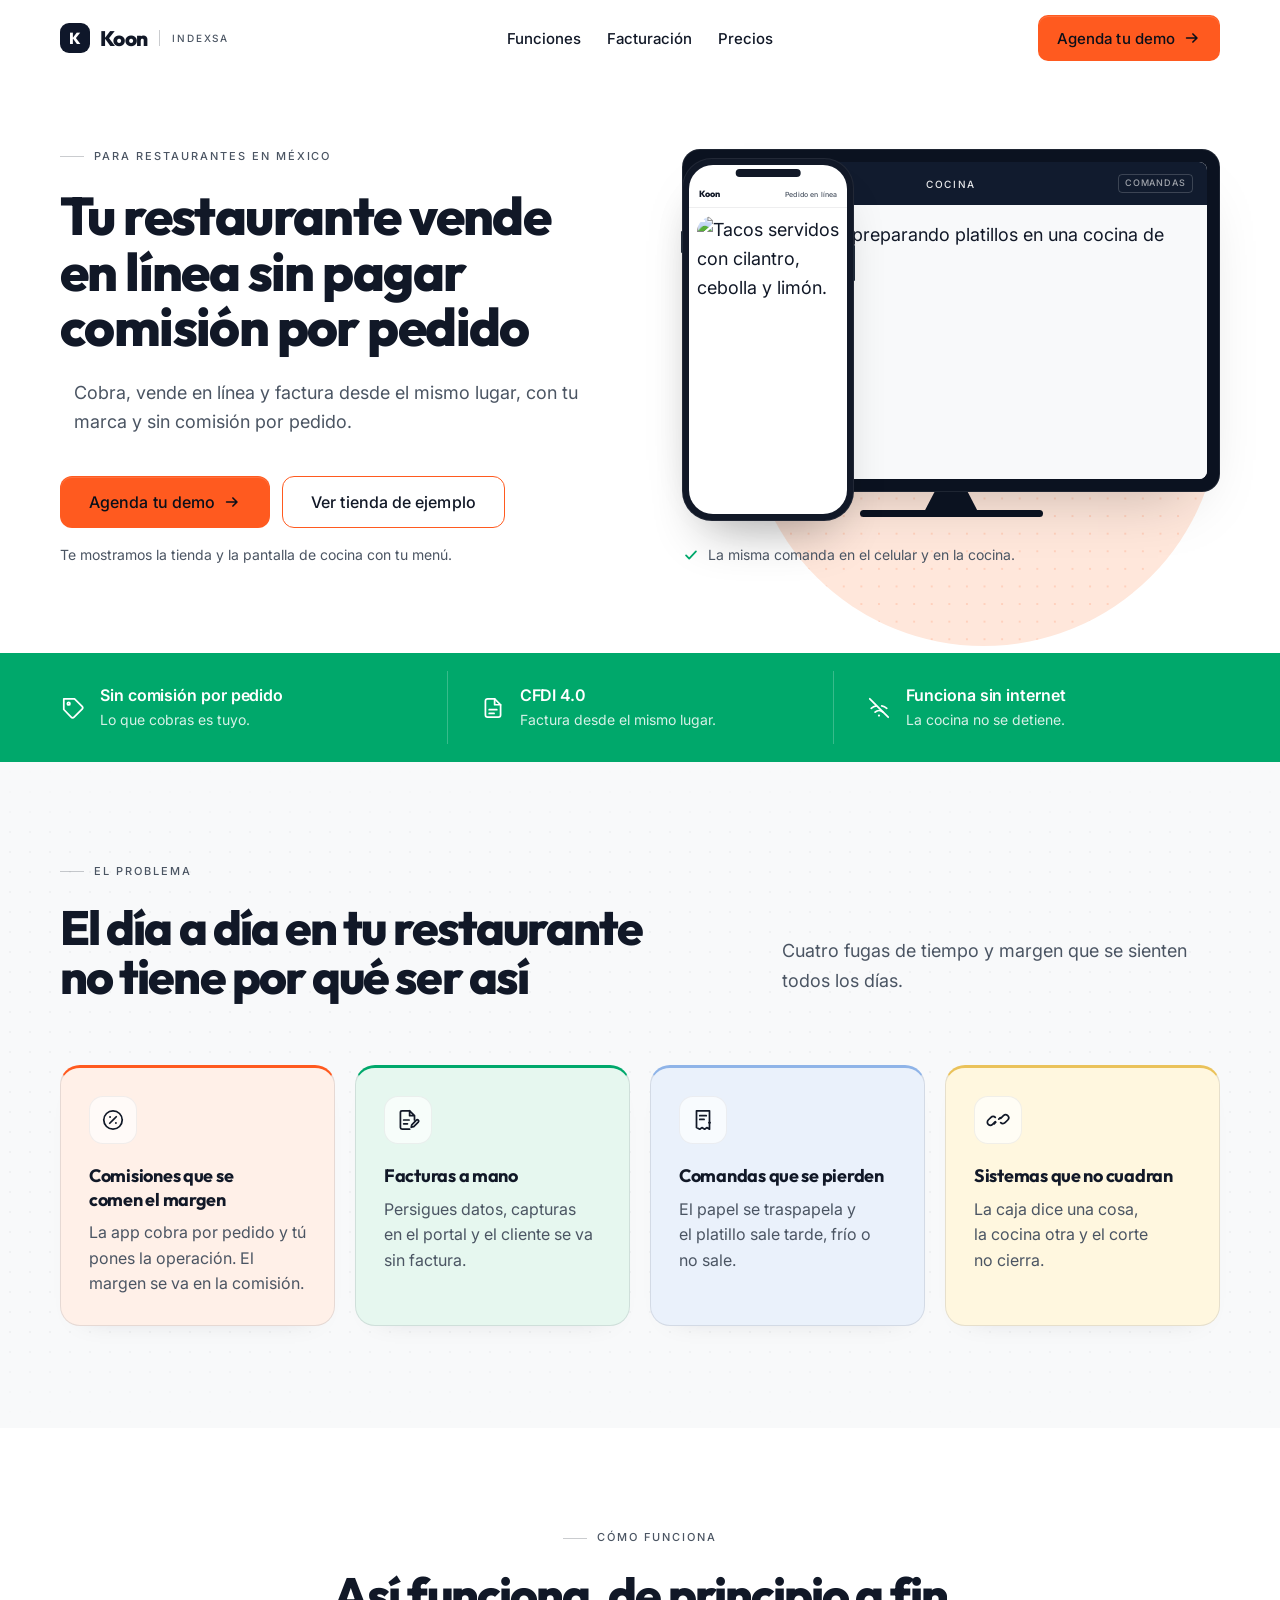
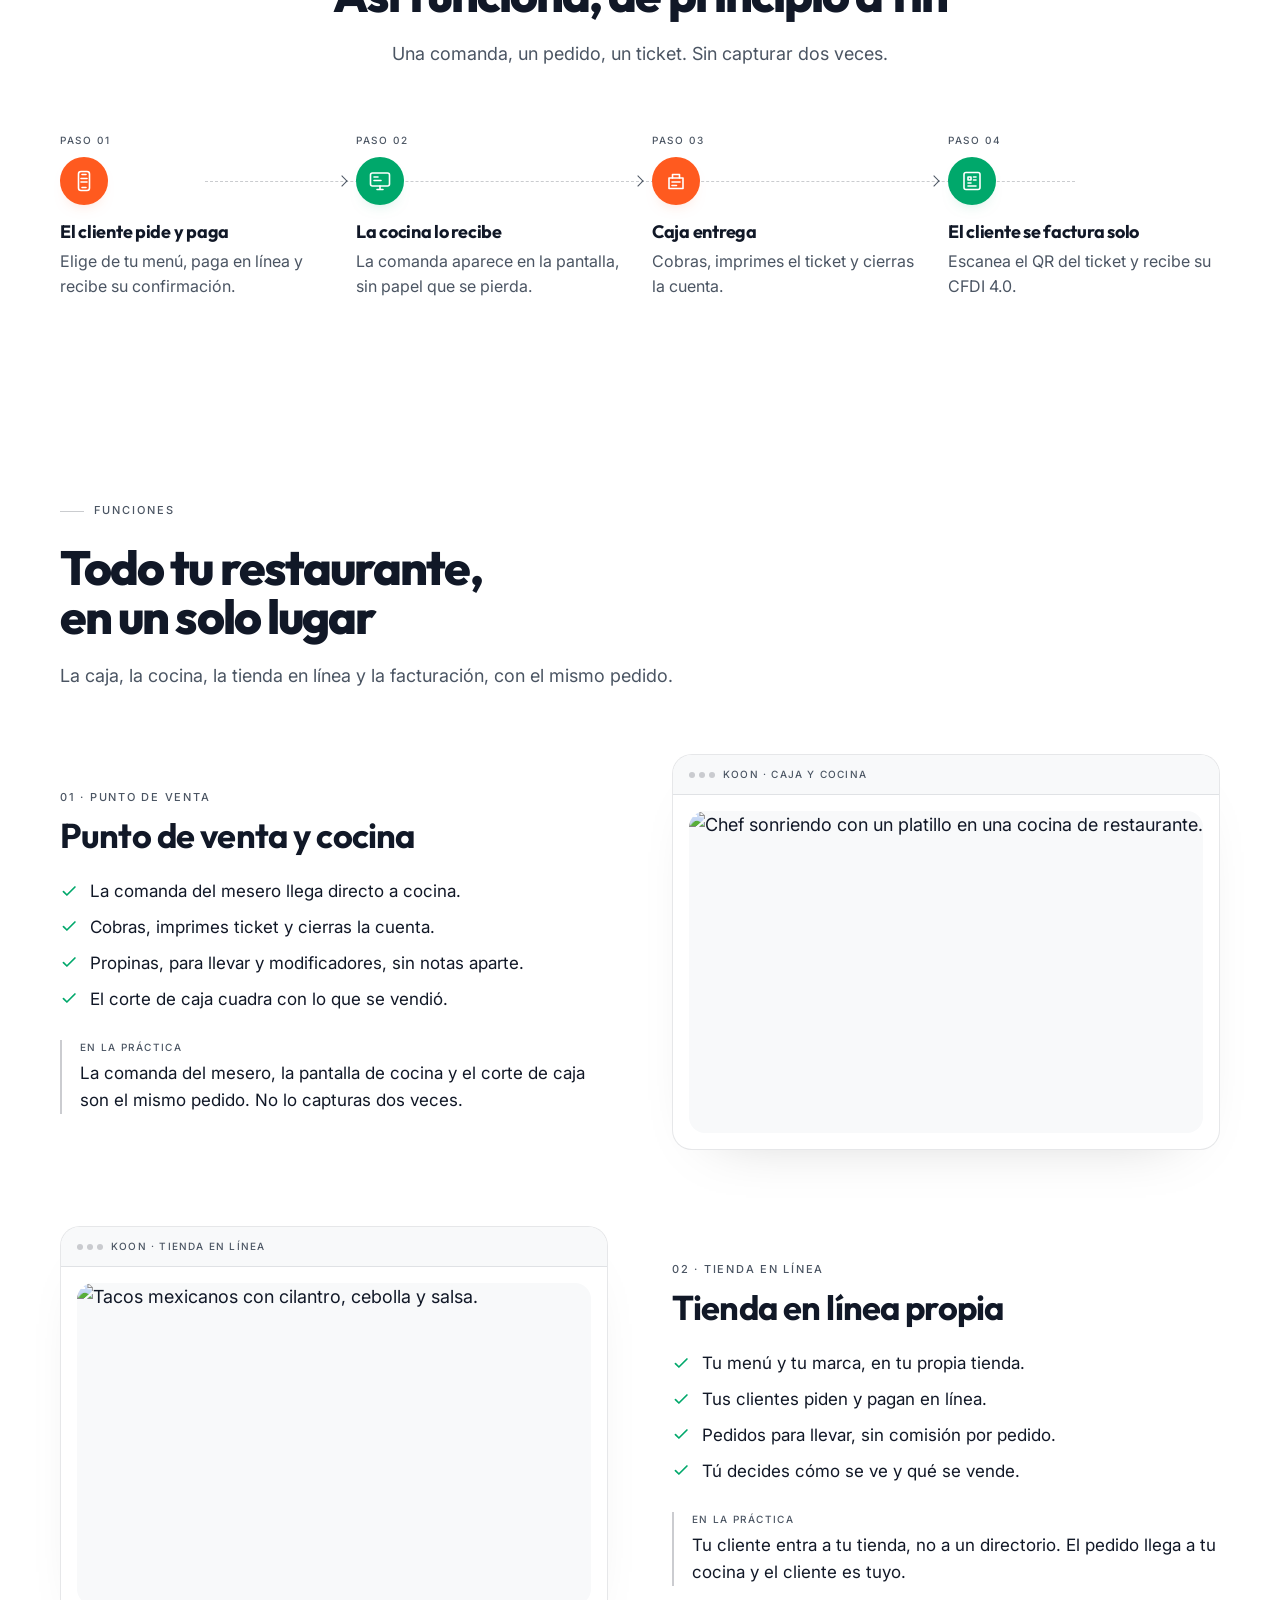
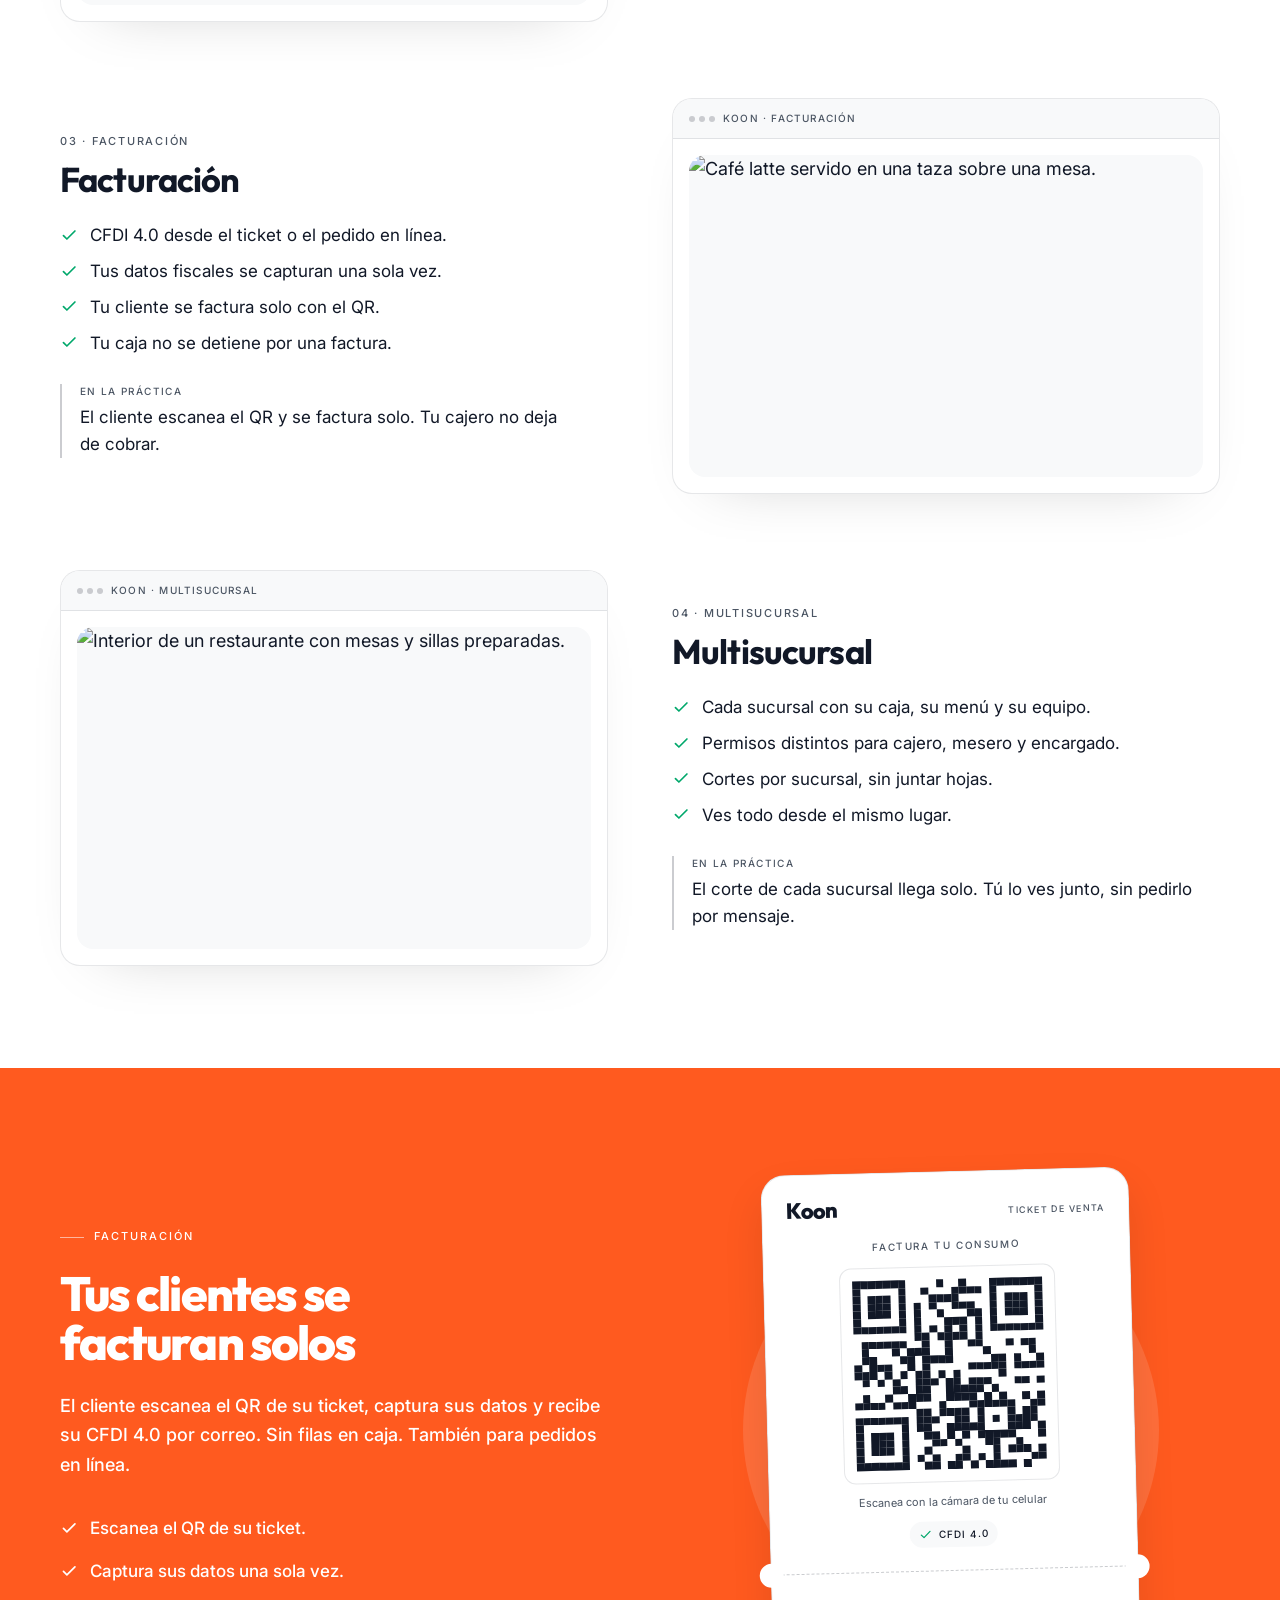
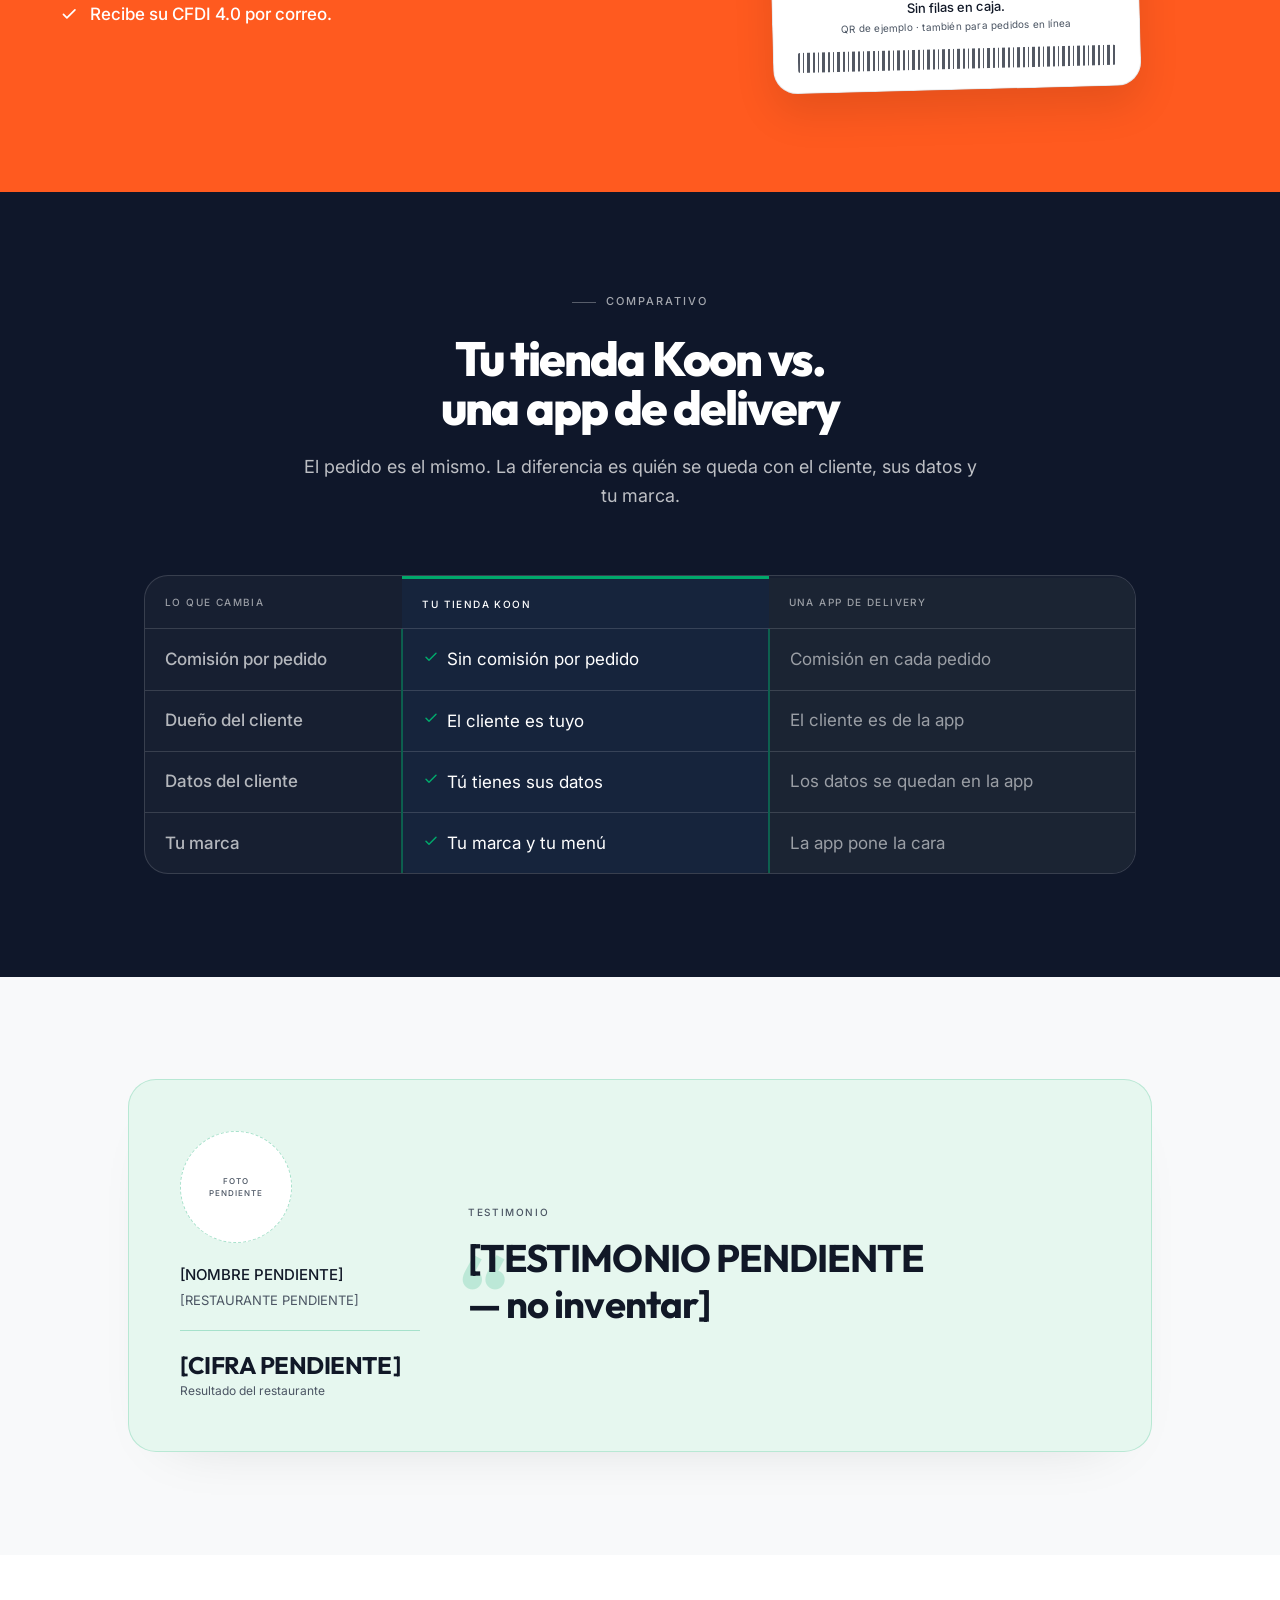
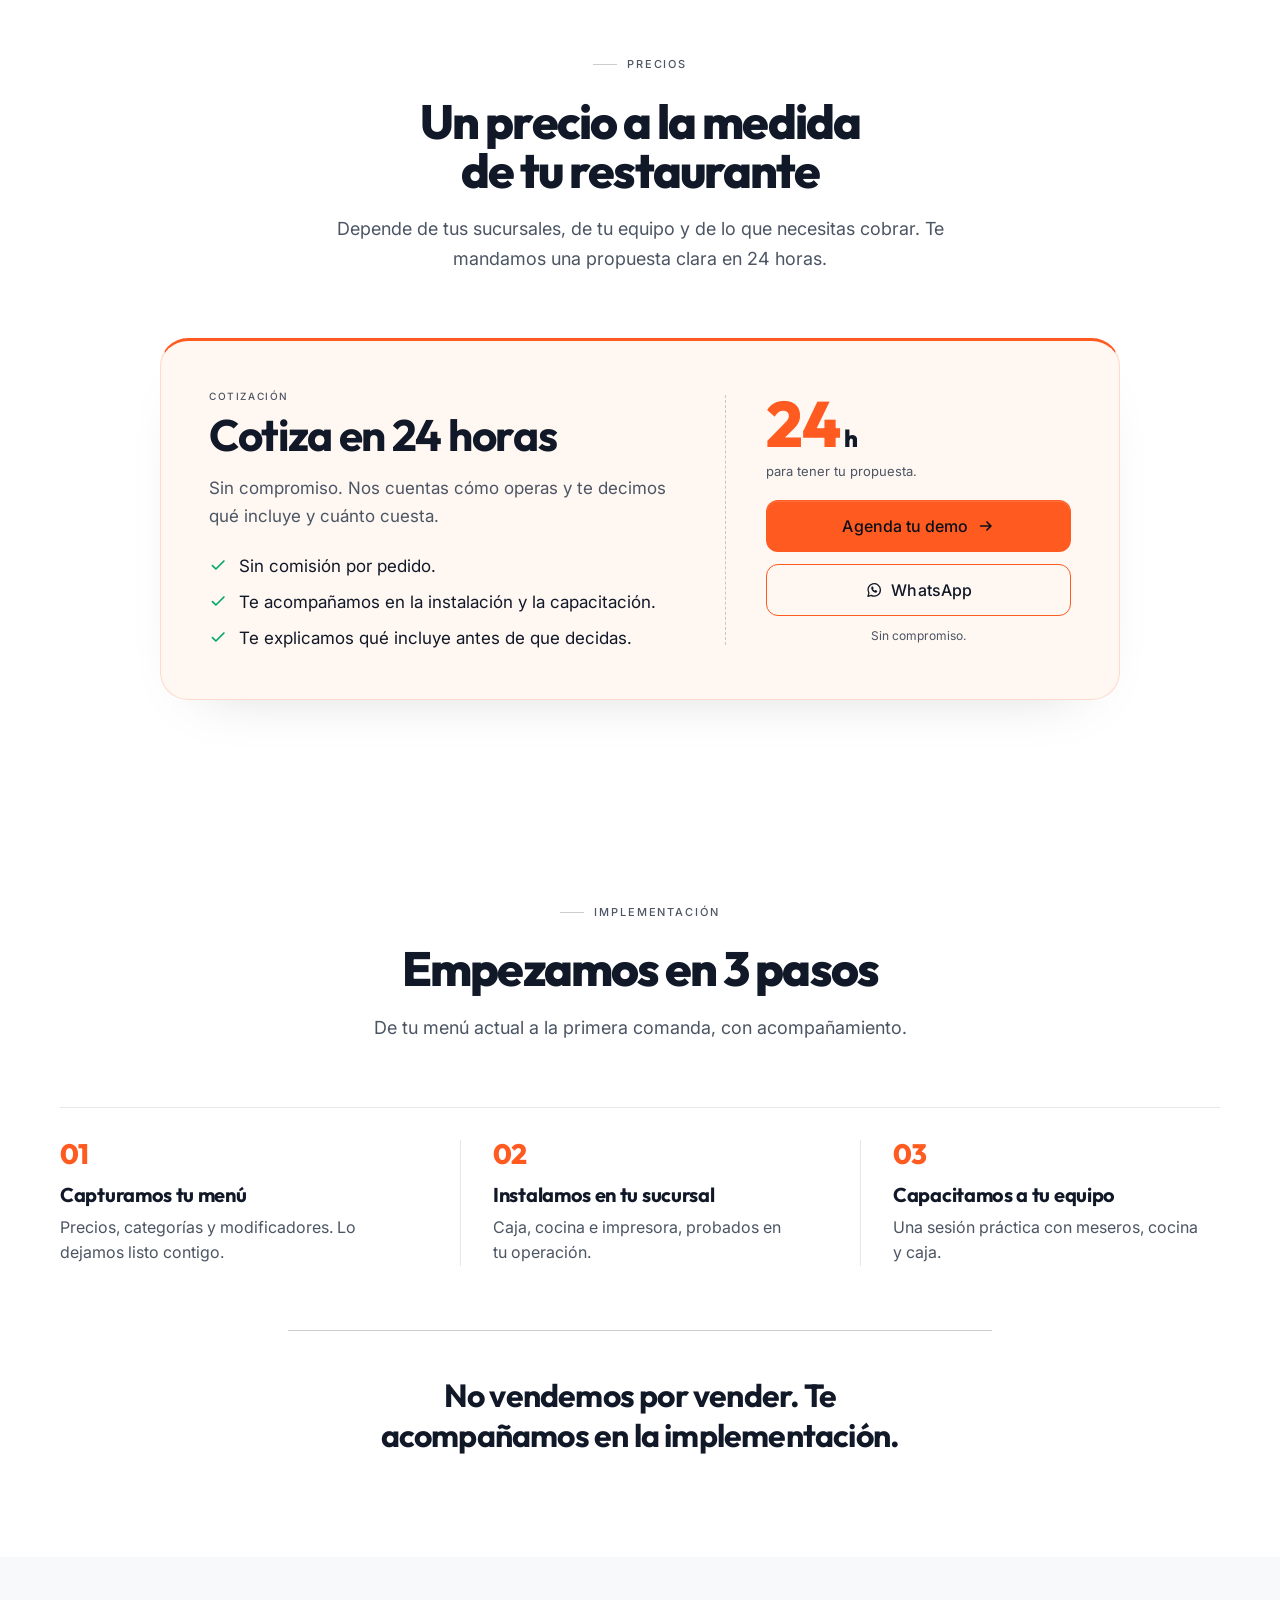
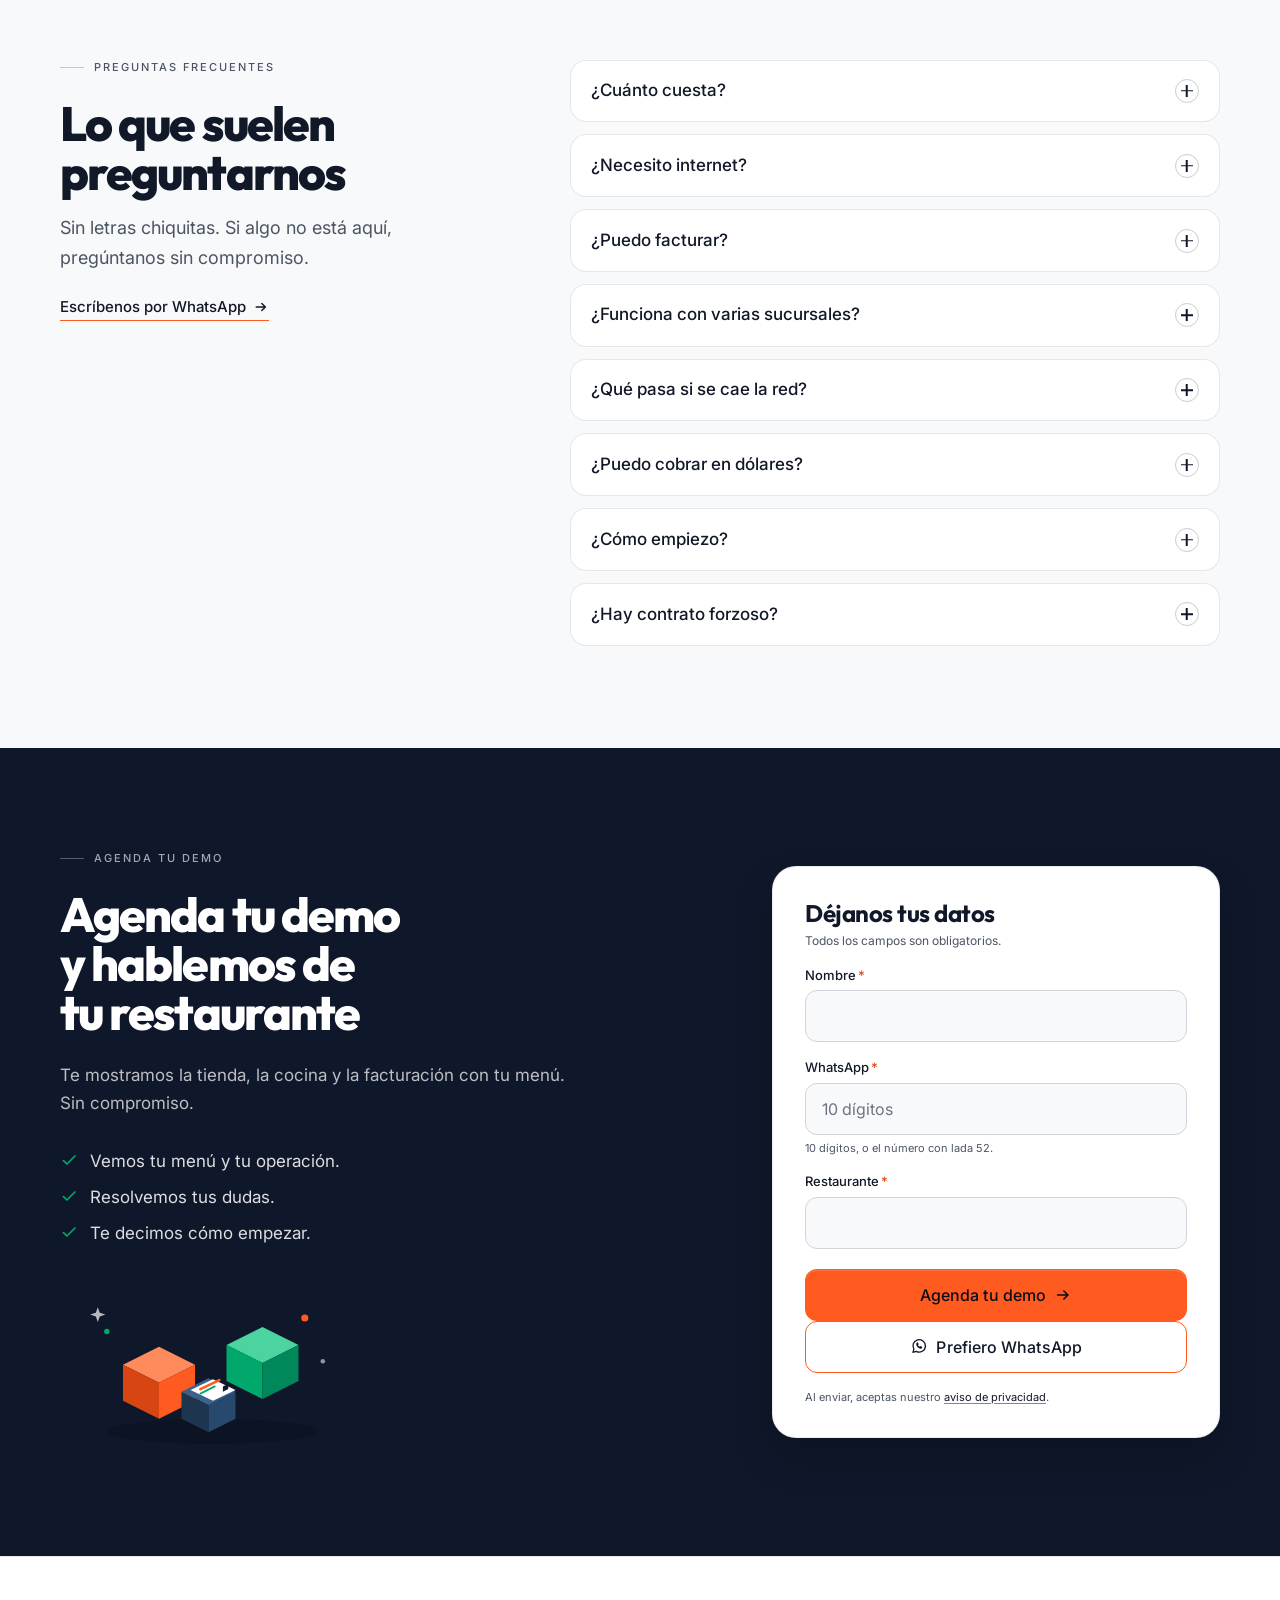
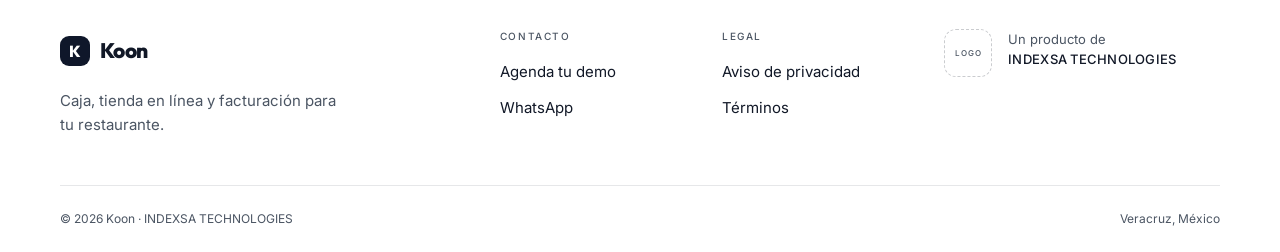
==== index.html @ 495dec38 "Fase 4: impacto visual, bloques de color y microinteracciones" ====
<!DOCTYPE html>
<html lang="es-MX">
<head>
  <meta charset="utf-8">
  <meta name="viewport" content="width=device-width, initial-scale=1">
  <title>Koon · Caja, tienda en línea y facturación para restaurantes</title>
  <meta name="description" content="Koon es la caja y la tienda en línea de tu restaurante: cobra, vende en línea y factura CFDI 4.0 sin comisión por pedido. Agenda una demo.">
  <meta name="theme-color" content="#FFFFFF">
  <link rel="icon" href="data:image/svg+xml,%3Csvg xmlns='http://www.w3.org/2000/svg' viewBox='0 0 64 64'%3E%3Crect width='64' height='64' rx='14' fill='%230F172A'/%3E%3Ctext x='32' y='46' font-family='Arial,Helvetica,sans-serif' font-size='38' font-weight='700' fill='%23FFFFFF' text-anchor='middle'%3EK%3C/text%3E%3C/svg%3E">

  <!-- Habilita los estados iniciales de scroll reveal solo si hay JS -->
  <script>document.documentElement.classList.add('js');</script>

  <!-- Tipografía -->
  <link rel="preconnect" href="https://fonts.googleapis.com">
  <link rel="preconnect" href="https://fonts.gstatic.com" crossorigin>
  <link href="https://fonts.googleapis.com/css2?family=Inter:wght@400;500&family=Outfit:wght@700;800&display=swap" rel="stylesheet">

  <link rel="stylesheet" href="styles.css">
</head>
<body>
  <a class="skip-link" href="#contenido">Saltar al contenido</a>

  <!-- Sprite de iconos reutilizables -->
  <svg class="sprite" xmlns="http://www.w3.org/2000/svg" aria-hidden="true" focusable="false">
    <symbol id="icon-check" viewBox="0 0 24 24">
      <path d="M4.5 12.5 9 17l10.5-10.5" fill="none" stroke="currentColor" stroke-width="2.2" stroke-linecap="round" stroke-linejoin="round"/>
    </symbol>
    <symbol id="icon-wa" viewBox="0 0 24 24">
      <path d="M20.1 11.6a8.1 8.1 0 0 1-12 7.1L3.8 20l1.3-4.2a8.1 8.1 0 1 1 15-4.2Z" fill="none" stroke="currentColor" stroke-width="1.7" stroke-linejoin="round"/>
      <path d="M8.7 7.6c.2-.4.5-.4.8-.4h.5c.2 0 .4.1.5.4l.7 1.6c.1.2 0 .4-.1.5l-.5.6c-.1.1-.2.3 0 .5.4.7 1 1.3 1.7 1.7.2.1.4.1.5 0l.6-.5c.2-.2.4-.2.5-.1l1.6.7c.2.1.4.3.4.5v.5c0 .4-.2.8-.4 1-.4.4-1 .7-1.7.6-1.3-.1-2.7-.8-3.8-1.9-1.1-1.1-1.8-2.5-1.9-3.8 0-.6.2-1.2.6-1.6Z" fill="currentColor"/>
    </symbol>
  </svg>

  <!-- ============================================================
       BARRA FIJA
       ============================================================ -->
  <header class="site-header" data-header>
    <div class="wrap site-header__inner">
      <a class="logo" href="#inicio" aria-label="Koon, ir al inicio">
        <span class="logo__mark" aria-hidden="true">K</span>
        <span class="logo__name">Koon</span>
        <span class="logo__sep" aria-hidden="true"></span>
        <span class="logo__maker">INDEXSA</span>
      </a>

      <nav class="nav" aria-label="Principal">
        <ul class="nav__list">
          <li><a class="nav__link" href="#funciones">Funciones</a></li>
          <li><a class="nav__link" href="#facturacion">Facturación</a></li>
          <li><a class="nav__link" href="#precios">Precios</a></li>
        </ul>
      </nav>

      <a class="btn btn--primary btn--header" href="#agenda-tu-demo">
        <span>Agenda tu demo</span>
        <svg class="btn__arrow" viewBox="0 0 20 20" fill="none" aria-hidden="true">
          <path d="M4 10h11M11 5.5 15.5 10 11 14.5" stroke="currentColor" stroke-width="1.8" stroke-linecap="round" stroke-linejoin="round"/>
        </svg>
      </a>
    </div>
  </header>

  <main id="contenido">

    <!-- ============================================================
         HERO
         ============================================================ -->
    <section class="hero" id="inicio" aria-labelledby="hero-title">
      <div class="wrap hero__grid">

        <div class="hero__copy">
          <p class="eyebrow">Para restaurantes en México</p>

          <h1 class="hero__title" id="hero-title">
            Tu restaurante vende en línea sin pagar comisión por pedido
          </h1>

          <p class="hero__sub">
            Cobra, vende en línea y factura desde el mismo lugar, con tu marca y sin comisión por pedido.
          </p>

          <div class="hero__actions">
            <a class="btn btn--primary" href="#agenda-tu-demo">
              <span>Agenda tu demo</span>
              <svg class="btn__arrow" viewBox="0 0 20 20" fill="none" aria-hidden="true">
                <path d="M4 10h11M11 5.5 15.5 10 11 14.5" stroke="currentColor" stroke-width="1.8" stroke-linecap="round" stroke-linejoin="round"/>
              </svg>
            </a>
            <a class="btn btn--outline" href="#tienda-en-linea">
              Ver tienda de ejemplo
            </a>
          </div>

          <p class="hero__note">
            Te mostramos la tienda y la pantalla de cocina con tu menú.
          </p>
        </div>

        <!-- Composición: celular con el pedido + pantalla de cocina con la misma comanda -->
        <figure class="hero__visual" aria-labelledby="visual-caption">
          <div class="devices">

            <div class="device device--kds">
              <div class="monitor" role="img" aria-label="Pantalla de cocina mostrando a dos cocineros trabajando en un restaurante.">
                <div class="monitor__screen">
                  <div class="monitor__chrome" aria-hidden="true">
                    <span class="monitor__dots"><i></i><i></i><i></i></span>
                    <span class="monitor__title">Cocina</span>
                    <span class="monitor__tag">Comandas</span>
                  </div>
                  <div class="monitor__body">
                    <img
                      class="monitor__photo zoom-media"
                      src="https://images.pexels.com/photos/2696064/pexels-photo-2696064.jpeg?auto=compress&amp;cs=tinysrgb&amp;w=1600"
                      alt="Dos cocineros preparando platillos en una cocina de restaurante."
                      loading="eager"
                      fetchpriority="high"
                      decoding="async"
                    >
                  </div>
                </div>
              </div>
              <div class="monitor__stand" aria-hidden="true">
                <span class="monitor__neck"></span>
                <span class="monitor__base"></span>
              </div>
            </div>

            <div class="device device--phone">
              <div class="phone" role="img" aria-label="Celular mostrando un pedido de tacos en la tienda en línea.">
                <span class="phone__notch" aria-hidden="true"></span>
                <div class="phone__screen">
                  <div class="phone__bar" aria-hidden="true">
                    <span class="phone__brand">Koon</span>
                    <span class="phone__context">Pedido en línea</span>
                  </div>
                  <div class="phone__body">
                    <img
                      class="phone__photo zoom-media"
                      src="https://images.pexels.com/photos/2092507/pexels-photo-2092507.jpeg?auto=compress&amp;cs=tinysrgb&amp;w=900"
                      alt="Tacos servidos con cilantro, cebolla y limón."
                      loading="eager"
                      decoding="async"
                    >
                  </div>
                </div>
              </div>
            </div>

          </div>

          <figcaption class="devices__legend" id="visual-caption">
            <svg class="devices__check" viewBox="0 0 20 20" fill="none" aria-hidden="true">
              <path d="M4.5 10.5 8 14l7.5-8" stroke="currentColor" stroke-width="2" stroke-linecap="round" stroke-linejoin="round"/>
            </svg>
            <span>La misma comanda en el celular y en la cocina.</span>
          </figcaption>
        </figure>

      </div>

      <!-- Sellos de confianza -->
      <div class="seals">
        <div class="wrap">
          <ul class="seals__list" aria-label="Lo que incluye Koon">
            <li class="seal">
              <span class="seal__icon" aria-hidden="true">
                <svg viewBox="0 0 24 24" fill="none">
                  <path d="M20.4 13.1 13 20.5a1.9 1.9 0 0 1-2.7 0L3.5 13.4V3.5h9.9l7 7a1.9 1.9 0 0 1 0 2.6Z" stroke="currentColor" stroke-width="1.6" stroke-linejoin="round"/>
                  <circle cx="8" cy="8" r="1.2" stroke="currentColor" stroke-width="1.6"/>
                </svg>
              </span>
              <span class="seal__text">
                <strong class="seal__title">Sin comisión por pedido</strong>
                <span class="seal__note">Lo que cobras es tuyo.</span>
              </span>
            </li>
            <li class="seal">
              <span class="seal__icon" aria-hidden="true">
                <svg viewBox="0 0 24 24" fill="none">
                  <path d="M13.5 3.5H7a2 2 0 0 0-2 2v13a2 2 0 0 0 2 2h10a2 2 0 0 0 2-2V9l-5.5-5.5Z" stroke="currentColor" stroke-width="1.6" stroke-linejoin="round"/>
                  <path d="M13.5 3.5V9H19M8.5 13.5h7M8.5 17h4.5" stroke="currentColor" stroke-width="1.6" stroke-linecap="round" stroke-linejoin="round"/>
                </svg>
              </span>
              <span class="seal__text">
                <strong class="seal__title">CFDI 4.0</strong>
                <span class="seal__note">Factura desde el mismo lugar.</span>
              </span>
            </li>
            <li class="seal">
              <span class="seal__icon" aria-hidden="true">
                <svg viewBox="0 0 24 24" fill="none">
                  <path d="M4.8 12.3a10.5 10.5 0 0 1 4.7-2.2M14.5 10.1a10.5 10.5 0 0 1 4.7 2.2M8.4 15.8a5.3 5.3 0 0 1 7.2 0" stroke="currentColor" stroke-width="1.6" stroke-linecap="round"/>
                  <circle cx="12" cy="19" r="1" fill="currentColor"/>
                  <path d="M3.5 3.5l17 17" stroke="currentColor" stroke-width="1.6" stroke-linecap="round"/>
                </svg>
              </span>
              <span class="seal__text">
                <strong class="seal__title">Funciona sin internet</strong>
                <span class="seal__note">La cocina no se detiene.</span>
              </span>
            </li>
          </ul>
        </div>
      </div>
    </section>

    <!-- ============================================================
         3. EL PROBLEMA
         ============================================================ -->
    <section class="section section--gris section--problem" id="problema" aria-labelledby="problem-title">
      <div class="wrap">
        <div class="section__head section__head--split">
          <div>
            <p class="eyebrow">El problema</p>
            <h2 data-reveal class="section__title" id="problem-title">El día a día en tu restaurante no tiene por qué ser así</h2>
          </div>
          <p class="section__lead" data-reveal>Cuatro fugas de tiempo y margen que se sienten todos los días.</p>
        </div>

        <div class="pain-grid">
          <article class="pain-card" data-reveal>
            <span class="pain-card__icon" aria-hidden="true">
              <svg viewBox="0 0 24 24" fill="none">
                <circle cx="12" cy="12" r="8.5" stroke="currentColor" stroke-width="1.6"/>
                <path d="m9 15 6-6" stroke="currentColor" stroke-width="1.6" stroke-linecap="round"/>
                <circle cx="9.3" cy="9.3" r=".9" fill="currentColor"/>
                <circle cx="14.7" cy="14.7" r=".9" fill="currentColor"/>
              </svg>
            </span>
            <h3>Comisiones que se comen el margen</h3>
            <p>La app cobra por pedido y tú pones la operación. El margen se va en la comisión.</p>
          </article>

          <article class="pain-card" data-reveal>
            <span class="pain-card__icon" aria-hidden="true">
              <svg viewBox="0 0 24 24" fill="none">
                <path d="M13.5 3.5H6.5A1.5 1.5 0 0 0 5 5v14a1.5 1.5 0 0 0 1.5 1.5h7" stroke="currentColor" stroke-width="1.6" stroke-linecap="round" stroke-linejoin="round"/>
                <path d="M13.5 3.5 18 8v4M13.5 3.5V8H18M8 12h5M8 15.5h3.5" stroke="currentColor" stroke-width="1.6" stroke-linecap="round" stroke-linejoin="round"/>
                <path d="m15.5 16.4 4.2-4.2a1.25 1.25 0 0 1 1.8 1.8l-4.2 4.2-2.3.5.5-2.3Z" stroke="currentColor" stroke-width="1.6" stroke-linecap="round" stroke-linejoin="round"/>
              </svg>
            </span>
            <h3>Facturas a mano</h3>
            <p>Persigues datos, capturas en el portal y el cliente se va sin factura.</p>
          </article>

          <article class="pain-card" data-reveal>
            <span class="pain-card__icon" aria-hidden="true">
              <svg viewBox="0 0 24 24" fill="none">
                <path d="M6 3.5h12v17l-2.5-1.5-2 1.5-2.5-1.5-2 1.5L6 19V3.5Z" stroke="currentColor" stroke-width="1.6" stroke-linejoin="round"/>
                <path d="M9 8h6M9 11.5h4" stroke="currentColor" stroke-width="1.6" stroke-linecap="round"/>
                <path d="M17.5 14.5h3" stroke="currentColor" stroke-width="1.6" stroke-linecap="round" stroke-dasharray="1 3"/>
              </svg>
            </span>
            <h3>Comandas que se pierden</h3>
            <p>El papel se traspapela y el platillo sale tarde, frío o no sale.</p>
          </article>

          <article class="pain-card" data-reveal>
            <span class="pain-card__icon" aria-hidden="true">
              <svg viewBox="0 0 24 24" fill="none">
                <path d="M9.5 13.5 7 16a2.8 2.8 0 0 1-4-4l2.5-2.5a2.8 2.8 0 0 1 4 0" stroke="currentColor" stroke-width="1.6" stroke-linecap="round"/>
                <path d="M14.5 10.5 17 8a2.8 2.8 0 0 1 4 4l-2.5 2.5a2.8 2.8 0 0 1-4 0" stroke="currentColor" stroke-width="1.6" stroke-linecap="round"/>
                <path d="m8.5 15.5 7-7" stroke="currentColor" stroke-width="1.6" stroke-linecap="round" stroke-dasharray="2 4"/>
              </svg>
            </span>
            <h3>Sistemas que no cuadran</h3>
            <p>La caja dice una cosa, la cocina otra y el corte no cierra.</p>
          </article>
        </div>
      </div>
    </section>

    <!-- ============================================================
         4. CÓMO FUNCIONA
         ============================================================ -->
    <section class="section section--flow" id="como-funciona" aria-labelledby="flow-title">
      <div class="wrap">
        <div class="section__head section__head--center">
          <p class="eyebrow">Cómo funciona</p>
          <h2 data-reveal class="section__title" id="flow-title">Así funciona, de principio a fin</h2>
          <p class="section__lead" data-reveal>Una comanda, un pedido, un ticket. Sin capturar dos veces.</p>
        </div>

        <ol class="flow">
          <li class="flow-step" data-reveal>
            <span class="flow-step__kicker">Paso 01</span>
            <span class="flow-step__icon" aria-hidden="true">
              <svg viewBox="0 0 24 24" fill="none">
                <rect x="6.5" y="2.5" width="11" height="19" rx="2.5" stroke="currentColor" stroke-width="1.6"/>
                <path d="M10 5.5h4M9 9.5h6M9 13h6M10 18.5h4" stroke="currentColor" stroke-width="1.6" stroke-linecap="round"/>
              </svg>
            </span>
            <h3>El cliente pide y paga</h3>
            <p>Elige de tu menú, paga en línea y recibe su confirmación.</p>
          </li>

          <li class="flow-step" data-reveal>
            <span class="flow-step__kicker">Paso 02</span>
            <span class="flow-step__icon" aria-hidden="true">
              <svg viewBox="0 0 24 24" fill="none">
                <rect x="2.5" y="4" width="19" height="13" rx="2" stroke="currentColor" stroke-width="1.6"/>
                <path d="M9 20.5h6M12 17v3.5M6 8h4M6 11.5h7" stroke="currentColor" stroke-width="1.6" stroke-linecap="round"/>
              </svg>
            </span>
            <h3>La cocina lo recibe</h3>
            <p>La comanda aparece en la pantalla, sin papel que se pierda.</p>
          </li>

          <li class="flow-step" data-reveal>
            <span class="flow-step__kicker">Paso 03</span>
            <span class="flow-step__icon" aria-hidden="true">
              <svg viewBox="0 0 24 24" fill="none">
                <path d="M5 9h14v10.5H5z" stroke="currentColor" stroke-width="1.6" stroke-linejoin="round"/>
                <path d="M8.5 9V5.5h7V9M8 13h8M8 16.5h4.5" stroke="currentColor" stroke-width="1.6" stroke-linecap="round" stroke-linejoin="round"/>
              </svg>
            </span>
            <h3>Caja entrega</h3>
            <p>Cobras, imprimes el ticket y cierras la cuenta.</p>
          </li>

          <li class="flow-step" data-reveal>
            <span class="flow-step__kicker">Paso 04</span>
            <span class="flow-step__icon" aria-hidden="true">
              <svg viewBox="0 0 24 24" fill="none">
                <rect x="4" y="3.5" width="16" height="17" rx="2" stroke="currentColor" stroke-width="1.6"/>
                <path d="M8 8h3v3H8zM13.5 8h2.5M13.5 11h2.5M8 14h3M8 17h8" stroke="currentColor" stroke-width="1.6" stroke-linecap="round" stroke-linejoin="round"/>
              </svg>
            </span>
            <h3>El cliente se factura solo</h3>
            <p>Escanea el QR del ticket y recibe su CFDI 4.0.</p>
          </li>
        </ol>
      </div>
    </section>

    <!-- ============================================================
         5. FUNCIONES
         ============================================================ -->
    <section class="section section--features" id="funciones" aria-labelledby="features-title">
      <div class="wrap">
        <div class="section__head">
          <p class="eyebrow">Funciones</p>
          <h2 data-reveal class="section__title" id="features-title">Todo tu restaurante, en un solo lugar</h2>
          <p class="section__lead" data-reveal>La caja, la cocina, la tienda en línea y la facturación, con el mismo pedido.</p>
        </div>

        <div class="features">

          <article class="feature" data-reveal>
            <div class="feature__copy">
              <p class="feature__index">01 · Punto de venta</p>
              <h3 class="feature__title">Punto de venta y cocina</h3>
              <ul class="check-list">
                <li><svg class="check-list__icon" viewBox="0 0 24 24" aria-hidden="true"><use href="#icon-check"></use></svg><span>La comanda del mesero llega directo a cocina.</span></li>
                <li><svg class="check-list__icon" viewBox="0 0 24 24" aria-hidden="true"><use href="#icon-check"></use></svg><span>Cobras, imprimes ticket y cierras la cuenta.</span></li>
                <li><svg class="check-list__icon" viewBox="0 0 24 24" aria-hidden="true"><use href="#icon-check"></use></svg><span>Propinas, para llevar y modificadores, sin notas aparte.</span></li>
                <li><svg class="check-list__icon" viewBox="0 0 24 24" aria-hidden="true"><use href="#icon-check"></use></svg><span>El corte de caja cuadra con lo que se vendió.</span></li>
              </ul>
              <div class="feature__translation">
                <span class="feature__translation-label">En la práctica</span>
                <p>La comanda del mesero, la pantalla de cocina y el corte de caja son el mismo pedido. No lo capturas dos veces.</p>
              </div>
            </div>
            <div class="feature__media">
              <div class="shot">
                <div class="shot__bar" aria-hidden="true">
                  <span class="shot__dots"><i></i><i></i><i></i></span>
                  <span class="shot__name">Koon · Caja y cocina</span>
                </div>
                <div class="shot__body">
                  <div class="shot__photo-wrap">
                    <img
                      class="shot__photo zoom-media"
                      src="https://images.pexels.com/photos/887827/pexels-photo-887827.jpeg?auto=compress&cs=tinysrgb&w=1600"
                      alt="Chef sonriendo con un platillo en una cocina de restaurante."
                      loading="lazy"
                      decoding="async"
                    >
                  </div>
                </div>
              </div>
            </div>
          </article>

          <article class="feature" data-reveal id="tienda-en-linea">
            <div class="feature__copy">
              <p class="feature__index">02 · Tienda en línea</p>
              <h3 class="feature__title">Tienda en línea propia</h3>
              <ul class="check-list">
                <li><svg class="check-list__icon" viewBox="0 0 24 24" aria-hidden="true"><use href="#icon-check"></use></svg><span>Tu menú y tu marca, en tu propia tienda.</span></li>
                <li><svg class="check-list__icon" viewBox="0 0 24 24" aria-hidden="true"><use href="#icon-check"></use></svg><span>Tus clientes piden y pagan en línea.</span></li>
                <li><svg class="check-list__icon" viewBox="0 0 24 24" aria-hidden="true"><use href="#icon-check"></use></svg><span>Pedidos para llevar, sin comisión por pedido.</span></li>
                <li><svg class="check-list__icon" viewBox="0 0 24 24" aria-hidden="true"><use href="#icon-check"></use></svg><span>Tú decides cómo se ve y qué se vende.</span></li>
              </ul>
              <div class="feature__translation">
                <span class="feature__translation-label">En la práctica</span>
                <p>Tu cliente entra a tu tienda, no a un directorio. El pedido llega a tu cocina y el cliente es tuyo.</p>
              </div>
            </div>
            <div class="feature__media">
              <div class="shot">
                <div class="shot__bar" aria-hidden="true">
                  <span class="shot__dots"><i></i><i></i><i></i></span>
                  <span class="shot__name">Koon · Tienda en línea</span>
                </div>
                <div class="shot__body">
                  <div class="shot__photo-wrap">
                    <img
                      class="shot__photo zoom-media"
                      src="https://images.pexels.com/photos/4958792/pexels-photo-4958792.jpeg?auto=compress&cs=tinysrgb&w=1600"
                      alt="Tacos mexicanos con cilantro, cebolla y salsa."
                      loading="lazy"
                      decoding="async"
                    >
                  </div>
                </div>
              </div>
            </div>
          </article>

          <article class="feature" data-reveal>
            <div class="feature__copy">
              <p class="feature__index">03 · Facturación</p>
              <h3 class="feature__title">Facturación</h3>
              <ul class="check-list">
                <li><svg class="check-list__icon" viewBox="0 0 24 24" aria-hidden="true"><use href="#icon-check"></use></svg><span>CFDI 4.0 desde el ticket o el pedido en línea.</span></li>
                <li><svg class="check-list__icon" viewBox="0 0 24 24" aria-hidden="true"><use href="#icon-check"></use></svg><span>Tus datos fiscales se capturan una sola vez.</span></li>
                <li><svg class="check-list__icon" viewBox="0 0 24 24" aria-hidden="true"><use href="#icon-check"></use></svg><span>Tu cliente se factura solo con el QR.</span></li>
                <li><svg class="check-list__icon" viewBox="0 0 24 24" aria-hidden="true"><use href="#icon-check"></use></svg><span>Tu caja no se detiene por una factura.</span></li>
              </ul>
              <div class="feature__translation">
                <span class="feature__translation-label">En la práctica</span>
                <p>El cliente escanea el QR y se factura solo. Tu cajero no deja de cobrar.</p>
              </div>
            </div>
            <div class="feature__media">
              <div class="shot">
                <div class="shot__bar" aria-hidden="true">
                  <span class="shot__dots"><i></i><i></i><i></i></span>
                  <span class="shot__name">Koon · Facturación</span>
                </div>
                <div class="shot__body">
                  <div class="shot__photo-wrap">
                    <img
                      class="shot__photo zoom-media"
                      src="https://images.pexels.com/photos/302899/pexels-photo-302899.jpeg?auto=compress&cs=tinysrgb&w=1600"
                      alt="Café latte servido en una taza sobre una mesa."
                      loading="lazy"
                      decoding="async"
                    >
                  </div>
                </div>
              </div>
            </div>
          </article>

          <article class="feature" data-reveal>
            <div class="feature__copy">
              <p class="feature__index">04 · Multisucursal</p>
              <h3 class="feature__title">Multisucursal</h3>
              <ul class="check-list">
                <li><svg class="check-list__icon" viewBox="0 0 24 24" aria-hidden="true"><use href="#icon-check"></use></svg><span>Cada sucursal con su caja, su menú y su equipo.</span></li>
                <li><svg class="check-list__icon" viewBox="0 0 24 24" aria-hidden="true"><use href="#icon-check"></use></svg><span>Permisos distintos para cajero, mesero y encargado.</span></li>
                <li><svg class="check-list__icon" viewBox="0 0 24 24" aria-hidden="true"><use href="#icon-check"></use></svg><span>Cortes por sucursal, sin juntar hojas.</span></li>
                <li><svg class="check-list__icon" viewBox="0 0 24 24" aria-hidden="true"><use href="#icon-check"></use></svg><span>Ves todo desde el mismo lugar.</span></li>
              </ul>
              <div class="feature__translation">
                <span class="feature__translation-label">En la práctica</span>
                <p>El corte de cada sucursal llega solo. Tú lo ves junto, sin pedirlo por mensaje.</p>
              </div>
            </div>
            <div class="feature__media">
              <div class="shot">
                <div class="shot__bar" aria-hidden="true">
                  <span class="shot__dots"><i></i><i></i><i></i></span>
                  <span class="shot__name">Koon · Multisucursal</span>
                </div>
                <div class="shot__body">
                  <div class="shot__photo-wrap">
                    <img
                      class="shot__photo zoom-media"
                      src="https://images.pexels.com/photos/67468/pexels-photo-67468.jpeg?auto=compress&cs=tinysrgb&w=1600"
                      alt="Interior de un restaurante con mesas y sillas preparadas."
                      loading="lazy"
                      decoding="async"
                    >
                  </div>
                </div>
              </div>
            </div>
          </article>

        </div>
      </div>
    </section>

    <!-- ============================================================
         6. FACTURACIÓN
         ============================================================ -->
    <section class="section section--invoice" id="facturacion" aria-labelledby="invoice-title">
      <div class="wrap invoice__grid">
        <div class="invoice__copy">
          <p class="eyebrow">Facturación</p>
          <h2 data-reveal class="section__title invoice__title" id="invoice-title">Tus clientes se facturan solos</h2>
          <p class="invoice__lead" data-reveal>El cliente escanea el QR de su ticket, captura sus datos y recibe su CFDI 4.0 por correo. Sin filas en caja. También para pedidos en línea.</p>

          <ul class="check-list check-list--lg invoice__checks" data-reveal>
            <li><svg class="check-list__icon" viewBox="0 0 24 24" aria-hidden="true"><use href="#icon-check"></use></svg><span>Escanea el QR de su ticket.</span></li>
            <li><svg class="check-list__icon" viewBox="0 0 24 24" aria-hidden="true"><use href="#icon-check"></use></svg><span>Captura sus datos una sola vez.</span></li>
            <li><svg class="check-list__icon" viewBox="0 0 24 24" aria-hidden="true"><use href="#icon-check"></use></svg><span>Recibe su CFDI 4.0 por correo.</span></li>
          </ul>
        </div>

        <div class="invoice__visual" data-reveal>
          <article class="ticket" aria-label="Ticket de ejemplo con un código QR para facturar">
            <div class="ticket__head">
              <span class="ticket__brand">Koon</span>
              <span class="ticket__kind">Ticket de venta</span>
            </div>

            <div class="ticket__body">
              <p class="ticket__kicker">Factura tu consumo</p>
              <div class="ticket__qr">
                <div class="qr" data-qr role="img" aria-label="Código QR de ejemplo para facturar"></div>
              </div>
              <p class="ticket__hint">Escanea con la cámara de tu celular</p>
              <p class="ticket__cfdi">
                <svg class="ticket__check" viewBox="0 0 24 24" aria-hidden="true"><use href="#icon-check"></use></svg>
                CFDI 4.0
              </p>
            </div>

            <div class="ticket__perf" aria-hidden="true"></div>

            <div class="ticket__foot">
              <p>Sin filas en caja.</p>
              <span>QR de ejemplo · también para pedidos en línea</span>
              <div class="ticket__barcode" aria-hidden="true"></div>
            </div>
          </article>
        </div>
      </div>
    </section>

    <!-- ============================================================
         7. COMPARATIVO
         ============================================================ -->
    <section class="section section--dark section--compare" id="comparativo" aria-labelledby="compare-title">
      <div class="wrap">
        <div class="section__head section__head--center">
          <p class="eyebrow eyebrow--light">Comparativo</p>
          <h2 data-reveal class="section__title" id="compare-title">Tu tienda Koon vs. una app de delivery</h2>
          <p class="section__lead section__lead--light" data-reveal>El pedido es el mismo. La diferencia es quién se queda con el cliente, sus datos y tu marca.</p>
        </div>

        <div class="compare-wrap" data-reveal>
          <table class="compare">
            <caption class="sr-only">Comparación entre tu tienda Koon y una app de delivery</caption>
            <thead>
              <tr>
                <th scope="col">Lo que cambia</th>
                <th scope="col">Tu tienda Koon</th>
                <th scope="col">Una app de delivery</th>
              </tr>
            </thead>
            <tbody>
              <tr>
                <th scope="row">Comisión por pedido</th>
                <td><span class="compare__yes"><svg viewBox="0 0 24 24" aria-hidden="true"><use href="#icon-check"></use></svg>Sin comisión por pedido</span></td>
                <td><span class="compare__no">Comisión en cada pedido</span></td>
              </tr>
              <tr>
                <th scope="row">Dueño del cliente</th>
                <td><span class="compare__yes"><svg viewBox="0 0 24 24" aria-hidden="true"><use href="#icon-check"></use></svg>El cliente es tuyo</span></td>
                <td><span class="compare__no">El cliente es de la app</span></td>
              </tr>
              <tr>
                <th scope="row">Datos del cliente</th>
                <td><span class="compare__yes"><svg viewBox="0 0 24 24" aria-hidden="true"><use href="#icon-check"></use></svg>Tú tienes sus datos</span></td>
                <td><span class="compare__no">Los datos se quedan en la app</span></td>
              </tr>
              <tr>
                <th scope="row">Tu marca</th>
                <td><span class="compare__yes"><svg viewBox="0 0 24 24" aria-hidden="true"><use href="#icon-check"></use></svg>Tu marca y tu menú</span></td>
                <td><span class="compare__no">La app pone la cara</span></td>
              </tr>
            </tbody>
          </table>
        </div>

        <!-- Versión móvil de la misma comparación: tarjetas apiladas -->
        <div class="compare-mobile" data-reveal>
          <article class="compare-card">
            <h3>Comisión por pedido</h3>
            <div class="compare-card__row">
              <span class="compare-card__label">Tu tienda Koon</span>
              <span class="compare__yes"><svg viewBox="0 0 24 24" aria-hidden="true"><use href="#icon-check"></use></svg>Sin comisión por pedido</span>
            </div>
            <div class="compare-card__row">
              <span class="compare-card__label">Una app de delivery</span>
              <span class="compare__no">Comisión en cada pedido</span>
            </div>
          </article>

          <article class="compare-card">
            <h3>Dueño del cliente</h3>
            <div class="compare-card__row">
              <span class="compare-card__label">Tu tienda Koon</span>
              <span class="compare__yes"><svg viewBox="0 0 24 24" aria-hidden="true"><use href="#icon-check"></use></svg>El cliente es tuyo</span>
            </div>
            <div class="compare-card__row">
              <span class="compare-card__label">Una app de delivery</span>
              <span class="compare__no">El cliente es de la app</span>
            </div>
          </article>

          <article class="compare-card">
            <h3>Datos del cliente</h3>
            <div class="compare-card__row">
              <span class="compare-card__label">Tu tienda Koon</span>
              <span class="compare__yes"><svg viewBox="0 0 24 24" aria-hidden="true"><use href="#icon-check"></use></svg>Tú tienes sus datos</span>
            </div>
            <div class="compare-card__row">
              <span class="compare-card__label">Una app de delivery</span>
              <span class="compare__no">Los datos se quedan en la app</span>
            </div>
          </article>

          <article class="compare-card">
            <h3>Tu marca</h3>
            <div class="compare-card__row">
              <span class="compare-card__label">Tu tienda Koon</span>
              <span class="compare__yes"><svg viewBox="0 0 24 24" aria-hidden="true"><use href="#icon-check"></use></svg>Tu marca y tu menú</span>
            </div>
            <div class="compare-card__row">
              <span class="compare-card__label">Una app de delivery</span>
              <span class="compare__no">La app pone la cara</span>
            </div>
          </article>
        </div>
      </div>
    </section>

    <!-- ============================================================
         8. PRUEBA SOCIAL
         ============================================================ -->
    <section class="section section--testimonial" id="testimonios" aria-labelledby="testimonial-title">
      <div class="wrap">
        <h2 data-reveal class="sr-only" id="testimonial-title">Testimonio</h2>

        <figure class="testimonial" data-reveal>
          <div class="testimonial__person">
            <div class="avatar" role="img" aria-label="Foto del cliente pendiente">
              <span>FOTO<br>PENDIENTE</span>
            </div>
            <figcaption class="testimonial__caption">
              <strong>[NOMBRE PENDIENTE]</strong>
              <span>[RESTAURANTE PENDIENTE]</span>
            </figcaption>
            <div class="testimonial__stat">
              <strong>[CIFRA PENDIENTE]</strong>
              <span>Resultado del restaurante</span>
            </div>
          </div>

          <blockquote class="testimonial__quote">
            <p class="testimonial__label">Testimonio</p>
            <span class="testimonial__mark" aria-hidden="true">“</span>
            <p class="testimonial__text">[TESTIMONIO PENDIENTE — no inventar]</p>
          </blockquote>
        </figure>
      </div>
    </section>

    <!-- ============================================================
         9. PRECIOS
         ============================================================ -->
    <section class="section section--pricing" id="precios" aria-labelledby="pricing-title">
      <div class="wrap">
        <div class="section__head section__head--center">
          <p class="eyebrow">Precios</p>
          <h2 data-reveal class="section__title" id="pricing-title">Un precio a la medida de tu restaurante</h2>
          <p class="section__lead" data-reveal>Depende de tus sucursales, de tu equipo y de lo que necesitas cobrar. Te mandamos una propuesta clara en 24 horas.</p>
        </div>

        <!-- PENDIENTE: sustituir por tabla de planes si el cliente decide publicar precios -->
        <div class="pricing-card" data-reveal>
          <div class="pricing-card__copy">
            <p class="pricing-card__kicker">Cotización</p>
            <h3 class="pricing-card__title">Cotiza en 24 horas</h3>
            <p class="pricing-card__text">Sin compromiso. Nos cuentas cómo operas y te decimos qué incluye y cuánto cuesta.</p>
            <ul class="check-list">
              <li><svg class="check-list__icon" viewBox="0 0 24 24" aria-hidden="true"><use href="#icon-check"></use></svg><span>Sin comisión por pedido.</span></li>
              <li><svg class="check-list__icon" viewBox="0 0 24 24" aria-hidden="true"><use href="#icon-check"></use></svg><span>Te acompañamos en la instalación y la capacitación.</span></li>
              <li><svg class="check-list__icon" viewBox="0 0 24 24" aria-hidden="true"><use href="#icon-check"></use></svg><span>Te explicamos qué incluye antes de que decidas.</span></li>
            </ul>
          </div>

          <div class="pricing-card__panel">
            <p class="pricing-card__time"><span>24</span> h</p>
            <p class="pricing-card__time-note">para tener tu propuesta.</p>
            <a class="btn btn--primary btn--block" href="#agenda-tu-demo">
              <span>Agenda tu demo</span>
              <svg class="btn__arrow" viewBox="0 0 20 20" fill="none" aria-hidden="true">
                <path d="M4 10h11M11 5.5 15.5 10 11 14.5" stroke="currentColor" stroke-width="1.8" stroke-linecap="round" stroke-linejoin="round"/>
              </svg>
            </a>
            <a class="btn btn--outline btn--block" data-wa href="#agenda-tu-demo">
              <svg class="btn__wa" viewBox="0 0 24 24" aria-hidden="true"><use href="#icon-wa"></use></svg>
              <span>WhatsApp</span>
            </a>
            <p class="pricing-card__small">Sin compromiso.</p>
          </div>
        </div>
      </div>
    </section>

    <!-- ============================================================
         10. IMPLEMENTACIÓN
         ============================================================ -->
    <section class="section section--impl" id="implementacion" aria-labelledby="impl-title">
      <div class="wrap">
        <div class="section__head section__head--center">
          <p class="eyebrow">Implementación</p>
          <h2 data-reveal class="section__title" id="impl-title">Empezamos en 3 pasos</h2>
          <p class="section__lead" data-reveal>De tu menú actual a la primera comanda, con acompañamiento.</p>
        </div>

        <ol class="impl">
          <li class="impl__step" data-reveal>
            <span class="impl__num" aria-hidden="true">01</span>
            <h3>Capturamos tu menú</h3>
            <p>Precios, categorías y modificadores. Lo dejamos listo contigo.</p>
          </li>
          <li class="impl__step" data-reveal>
            <span class="impl__num" aria-hidden="true">02</span>
            <h3>Instalamos en tu sucursal</h3>
            <p>Caja, cocina e impresora, probados en tu operación.</p>
          </li>
          <li class="impl__step" data-reveal>
            <span class="impl__num" aria-hidden="true">03</span>
            <h3>Capacitamos a tu equipo</h3>
            <p>Una sesión práctica con meseros, cocina y caja.</p>
          </li>
        </ol>

        <p class="impl__quote" data-reveal>No vendemos por vender. Te acompañamos en la implementación.</p>
      </div>
    </section>

    <!-- ============================================================
         11. PREGUNTAS FRECUENTES
         ============================================================ -->
    <section class="section section--gris section--faq" id="preguntas" aria-labelledby="faq-title">
      <div class="wrap faq__layout">
        <div class="faq__intro">
          <p class="eyebrow">Preguntas frecuentes</p>
          <h2 data-reveal class="section__title" id="faq-title">Lo que suelen preguntarnos</h2>
          <p class="section__lead" data-reveal>Sin letras chiquitas. Si algo no está aquí, pregúntanos sin compromiso.</p>
          <a class="link-arrow" data-wa href="#agenda-tu-demo">
            Escríbenos por WhatsApp
            <svg viewBox="0 0 20 20" fill="none" aria-hidden="true">
              <path d="M4 10h11M11 5.5 15.5 10 11 14.5" stroke="currentColor" stroke-width="1.8" stroke-linecap="round" stroke-linejoin="round"/>
            </svg>
          </a>
        </div>

        <!-- RESPUESTAS PROPUESTAS: validar condiciones comerciales con el cliente antes de publicar. -->
        <div class="faq__list" data-reveal>
          <div class="faq__item">
            <h3 class="faq__question">
              <button class="faq__trigger" type="button" aria-expanded="false" aria-controls="faq-1" id="faq-1-trigger">
                <span>¿Cuánto cuesta?</span>
                <span class="faq__icon" aria-hidden="true"></span>
              </button>
            </h3>
            <div class="faq__panel" id="faq-1" role="region" aria-labelledby="faq-1-trigger" aria-hidden="true">
              <div class="faq__panel-inner">
                <p>Depende de tus sucursales y de cuántas cajas necesites. Te damos una cotización en 24 horas, sin compromiso.</p>
              </div>
            </div>
          </div>

          <div class="faq__item">
            <h3 class="faq__question">
              <button class="faq__trigger" type="button" aria-expanded="false" aria-controls="faq-2" id="faq-2-trigger">
                <span>¿Necesito internet?</span>
                <span class="faq__icon" aria-hidden="true"></span>
              </button>
            </h3>
            <div class="faq__panel" id="faq-2" role="region" aria-labelledby="faq-2-trigger" aria-hidden="true">
              <div class="faq__panel-inner">
                <p>Para la tienda en línea y para enviar facturas, sí. Para cobrar y mandar comandas, Koon puede seguir trabajando sin conexión.</p>
              </div>
            </div>
          </div>

          <div class="faq__item">
            <h3 class="faq__question">
              <button class="faq__trigger" type="button" aria-expanded="false" aria-controls="faq-3" id="faq-3-trigger">
                <span>¿Puedo facturar?</span>
                <span class="faq__icon" aria-hidden="true"></span>
              </button>
            </h3>
            <div class="faq__panel" id="faq-3" role="region" aria-labelledby="faq-3-trigger" aria-hidden="true">
              <div class="faq__panel-inner">
                <p>Sí. Facturas CFDI 4.0 desde el ticket o desde un pedido en línea, y tu cliente puede hacerlo solo con el QR.</p>
              </div>
            </div>
          </div>

          <div class="faq__item">
            <h3 class="faq__question">
              <button class="faq__trigger" type="button" aria-expanded="false" aria-controls="faq-4" id="faq-4-trigger">
                <span>¿Funciona con varias sucursales?</span>
                <span class="faq__icon" aria-hidden="true"></span>
              </button>
            </h3>
            <div class="faq__panel" id="faq-4" role="region" aria-labelledby="faq-4-trigger" aria-hidden="true">
              <div class="faq__panel-inner">
                <p>Sí. Cada sucursal tiene su caja, su menú y su equipo; tú ves todo junto desde el mismo lugar.</p>
              </div>
            </div>
          </div>

          <div class="faq__item">
            <h3 class="faq__question">
              <button class="faq__trigger" type="button" aria-expanded="false" aria-controls="faq-5" id="faq-5-trigger">
                <span>¿Qué pasa si se cae la red?</span>
                <span class="faq__icon" aria-hidden="true"></span>
              </button>
            </h3>
            <div class="faq__panel" id="faq-5" role="region" aria-labelledby="faq-5-trigger" aria-hidden="true">
              <div class="faq__panel-inner">
                <p>La caja y la cocina siguen operando. Cuando vuelve la conexión, la información se actualiza.</p>
              </div>
            </div>
          </div>

          <div class="faq__item">
            <h3 class="faq__question">
              <button class="faq__trigger" type="button" aria-expanded="false" aria-controls="faq-6" id="faq-6-trigger">
                <span>¿Puedo cobrar en dólares?</span>
                <span class="faq__icon" aria-hidden="true"></span>
              </button>
            </h3>
            <div class="faq__panel" id="faq-6" role="region" aria-labelledby="faq-6-trigger" aria-hidden="true">
              <div class="faq__panel-inner">
                <p>Depende de tu terminal y de cómo lleves el tipo de cambio. Lo revisamos en la demo y te decimos si encaja con tu operación.</p>
              </div>
            </div>
          </div>

          <div class="faq__item">
            <h3 class="faq__question">
              <button class="faq__trigger" type="button" aria-expanded="false" aria-controls="faq-7" id="faq-7-trigger">
                <span>¿Cómo empiezo?</span>
                <span class="faq__icon" aria-hidden="true"></span>
              </button>
            </h3>
            <div class="faq__panel" id="faq-7" role="region" aria-labelledby="faq-7-trigger" aria-hidden="true">
              <div class="faq__panel-inner">
                <p>Agenda una demo. Capturamos tu menú, instalamos en tu sucursal y capacitamos a tu equipo.</p>
              </div>
            </div>
          </div>

          <div class="faq__item">
            <h3 class="faq__question">
              <button class="faq__trigger" type="button" aria-expanded="false" aria-controls="faq-8" id="faq-8-trigger">
                <span>¿Hay contrato forzoso?</span>
                <span class="faq__icon" aria-hidden="true"></span>
              </button>
            </h3>
            <div class="faq__panel" id="faq-8" role="region" aria-labelledby="faq-8-trigger" aria-hidden="true">
              <div class="faq__panel-inner">
                <p>No hay letras chiquitas: te decimos las condiciones por escrito antes de empezar y puedes decidir con calma.</p>
              </div>
            </div>
          </div>
        </div>
      </div>
    </section>

    <!-- ============================================================
         12. CTA FINAL
         ============================================================ -->
    <section class="section section--dark section--cta" id="agenda-tu-demo" aria-labelledby="cta-title">
      <div class="wrap cta__grid">
        <div class="cta__copy">
          <p class="eyebrow eyebrow--light">Agenda tu demo</p>
          <h2 data-reveal class="cta__title" id="cta-title">Agenda tu demo y hablemos de tu restaurante</h2>
          <p class="cta__lead" data-reveal>Te mostramos la tienda, la cocina y la facturación con tu menú. Sin compromiso.</p>

          <ul class="check-list check-list--light cta__checks" data-reveal>
            <li><svg class="check-list__icon" viewBox="0 0 24 24" aria-hidden="true"><use href="#icon-check"></use></svg><span>Vemos tu menú y tu operación.</span></li>
            <li><svg class="check-list__icon" viewBox="0 0 24 24" aria-hidden="true"><use href="#icon-check"></use></svg><span>Resolvemos tus dudas.</span></li>
            <li><svg class="check-list__icon" viewBox="0 0 24 24" aria-hidden="true"><use href="#icon-check"></use></svg><span>Te decimos cómo empezar.</span></li>
          </ul>

          <div class="iso-scene" data-reveal aria-hidden="true">
            <svg viewBox="0 0 320 190" fill="none" xmlns="http://www.w3.org/2000/svg">
              <ellipse cx="170" cy="166" rx="118" ry="14" fill="#000000" opacity=".18"/>
              <polygon points="185,70 225,50 265,70 225,90" fill="#4BD3A0"/>
              <polygon points="185,70 225,90 225,130 185,110" fill="#00A86B"/>
              <polygon points="225,90 265,70 265,110 225,130" fill="#00885A"/>
              <polygon points="70,92 110,72 150,92 110,112" fill="#FF8A5C"/>
              <polygon points="70,92 110,112 110,152 70,132" fill="#D64512"/>
              <polygon points="110,112 150,92 150,132 110,152" fill="#FF5A1F"/>
              <polygon points="135,122 165,107 195,122 165,137" fill="#3B628C"/>
              <polygon points="135,122 165,137 165,167 135,152" fill="#1E3550"/>
              <polygon points="165,137 195,122 195,152 165,167" fill="#27496D"/>
              <polygon points="145,120 170,108 195,120 170,132" fill="#FFFFFF"/>
              <path d="M156 119 177 109" stroke="#FF5A1F" stroke-width="3" stroke-linecap="round"/>
              <path d="M156 124 172 116" stroke="#00A86B" stroke-width="2" stroke-linecap="round"/>
              <polygon points="181,116 187,113 187,119 181,122" fill="#111827"/>
              <circle cx="272" cy="40" r="4" fill="#FF5A1F"/>
              <circle cx="52" cy="55" r="3" fill="#00A86B"/>
              <circle cx="292" cy="88" r="2.5" fill="#FFFFFF" opacity=".55"/>
              <path d="M42 28l2.2 6.3L50.5 36l-6.3 2.2L42 44.5l-2.2-6.3L33.5 36l6.3-1.7L42 28Z" fill="#FFFFFF" opacity=".7"/>
            </svg>
          </div>
        </div>

        <div class="cta__form-wrap" data-reveal>
          <form class="demo-form" id="demo-form" novalidate>
            <h3 class="demo-form__title">Déjanos tus datos</h3>
            <p class="demo-form__note">Todos los campos son obligatorios.</p>

            <div class="field">
              <label for="nombre">Nombre<span class="field__req" aria-hidden="true">*</span></label>
              <input id="nombre" name="nombre" type="text" autocomplete="name" required aria-describedby="nombre-error">
              <p class="field__error" id="nombre-error" aria-live="polite"></p>
            </div>

            <div class="field">
              <label for="whatsapp">WhatsApp<span class="field__req" aria-hidden="true">*</span></label>
              <input id="whatsapp" name="whatsapp" type="tel" inputmode="tel" autocomplete="tel" required placeholder="10 dígitos" aria-describedby="whatsapp-hint whatsapp-error">
              <p class="field__hint" id="whatsapp-hint">10 dígitos, o el número con lada 52.</p>
              <p class="field__error" id="whatsapp-error" aria-live="polite"></p>
            </div>

            <div class="field">
              <label for="restaurante">Restaurante<span class="field__req" aria-hidden="true">*</span></label>
              <input id="restaurante" name="restaurante" type="text" autocomplete="organization" required aria-describedby="restaurante-error">
              <p class="field__error" id="restaurante-error" aria-live="polite"></p>
            </div>

            <button class="btn btn--primary btn--block demo-form__submit" type="submit">
              <span class="btn__label">Agenda tu demo</span>
              <svg class="btn__arrow" viewBox="0 0 20 20" fill="none" aria-hidden="true">
                <path d="M4 10h11M11 5.5 15.5 10 11 14.5" stroke="currentColor" stroke-width="1.8" stroke-linecap="round" stroke-linejoin="round"/>
              </svg>
            </button>

            <a class="btn btn--outline btn--block" data-wa href="#whatsapp">
              <svg class="btn__wa" viewBox="0 0 24 24" aria-hidden="true"><use href="#icon-wa"></use></svg>
              <span>Prefiero WhatsApp</span>
            </a>

            <p class="demo-form__legal">Al enviar, aceptas nuestro <a href="legales.html#aviso">aviso de privacidad</a>.</p>
          </form>
        </div>
      </div>
    </section>
  </main>

  <!-- ============================================================
       13. PIE
       ============================================================ -->
  <footer class="site-footer" id="contacto">
    <div class="wrap">
      <div class="footer__grid">
        <div class="footer__brand">
          <a class="logo footer__logo" href="#inicio" aria-label="Koon, ir al inicio">
            <span class="logo__mark" aria-hidden="true">K</span>
            <span class="logo__name">Koon</span>
          </a>
          <p>Caja, tienda en línea y facturación para tu restaurante.</p>
        </div>

        <div class="footer__col">
          <h3>Contacto</h3>
          <ul>
            <li><a href="#agenda-tu-demo">Agenda tu demo</a></li>
            <li><a data-wa href="#agenda-tu-demo">WhatsApp</a></li>
          </ul>
        </div>

        <div class="footer__col">
          <h3>Legal</h3>
          <ul>
            <li><a href="legales.html#aviso">Aviso de privacidad</a></li>
            <li><a href="legales.html#terminos">Términos</a></li>
          </ul>
        </div>

        <div class="footer__indexsa">
          <div class="logo-placeholder" role="img" aria-label="Logo de INDEXSA pendiente">LOGO</div>
          <p>Un producto de<br><strong>INDEXSA TECHNOLOGIES</strong></p>
        </div>
      </div>

      <div class="footer__bottom">
        <p>© <span data-year>2026</span> Koon · INDEXSA TECHNOLOGIES</p>
        <p>Veracruz, México</p>
      </div>
    </div>
  </footer>

  <!-- WhatsApp flotante: solo móvil; se oculta al llegar al CTA final -->
  <a class="wa-float" data-wa href="#agenda-tu-demo" aria-label="Escribir por WhatsApp">
    <svg viewBox="0 0 24 24" aria-hidden="true"><use href="#icon-wa"></use></svg>
  </a>

  <script src="script.js" defer></script>
</body>
</html>
---- styles.css ----
/* ==========================================================================
   KOON · Landing B2B
   --------------------------------------------------------------------------
   01. Tokens
   02. Reset
   03. Base tipográfica
   04. Utilidades y accesibilidad
   05. Botones
   06. Barra fija
   07. Hero
   08. Dispositivos (celular + pantalla de cocina)
   09. Sellos
   10. Responsive
   ========================================================================== */


/* ==========================================================================
   01. TOKENS
   ========================================================================== */
:root {
  /* Color */
  --blanco-puro: #FFFFFF;
  --gris-fondo-suave: #F8F9FA;
  --negro-texto: #111827;
  --gris-texto: #4B5563;
  --naranja-acento: #FF5A1F;
  --naranja-hover: #E04812;
  --verde-acento: #00A86B;
  --azul-profundo: #0F172A;

  /* Derivados */
  --naranja-soft: rgba(255, 90, 31, 0.08);
  --naranja-pastel: #FFF0E8;
  --verde-pastel: #E6F7EF;
  --azul-pastel: #EAF1FB;
  --amarillo-pastel: #FFF7DF;
  --naranja-halo: #FFE7DB;
  --verde-halo: #DFF4E9;
  --azul-medio: #16243C;
  --gris-panel: #1B2433;
  --crema-precio: #FFF7F2;
  --tinta-cta: #0B0F19;
  --blanco: #FFFFFF;

  /* Líneas y superficies */
  --hairline: rgba(17, 24, 39, 0.10);
  --hairline-fuerte: rgba(17, 24, 39, 0.22);
  --linea-oscura: rgba(255, 255, 255, 0.14);
  --superficie-pantalla: #FFFFFF;
  --captura-fondo: rgba(248, 249, 250, 0.60);
  --captura-borde: rgba(17, 24, 39, 0.18);
  --superficie-oscura: #111B2E;
  --header-bg: rgba(255, 255, 255, 0.92);
  --header-bg-scrolled: rgba(255, 255, 255, 0.98);

  /* Dispositivos (marcos dibujados en CSS) */
  --bezel: #0B1220;
  --bezel-alto: #111B2E;
  --pantalla-calida: #F8F9FA;
  --boton-telefono: #1F2937;
  --punto-trama: rgba(17, 24, 39, 0.14);

  /* Tipografía */
  --font-display: 'Outfit', 'Segoe UI', system-ui, sans-serif;
  --font-texto: 'Inter', 'Segoe UI', system-ui, -apple-system, sans-serif;
  --fs-base: 1rem;
  --fs-eyebrow: 0.6875rem;
  --fs-nota: 0.8125rem;
  --lh-base: 1.6;

  /* Medidas */
  --wrap: 72.5rem;            /* 1160px */
  --gutter: 1.5rem;           /* 24px */
  --header-h: 4rem;           /* 64px */
  --radio-sm: 0.375rem;
  --radio: 0.75rem;
  --radio-lg: 1rem;
  --radio-card: 1.25rem;
  --radio-full: 999px;
  --btn-h: 3.25rem;           /* 52px */
  --space-seccion: clamp(3rem, 7vw, 5.5rem);
  --section-y: clamp(4rem, 8vw, 7.5rem);

  /* Efectos */
  --ease: cubic-bezier(0.22, 0.61, 0.36, 1);
  --transicion: 180ms var(--ease);
  --sombra-suave: 0 30px 60px -32px rgba(0, 0, 0, 0.25);
  --sombra-telefono: 0 30px 50px -22px rgba(0, 0, 0, 0.30);
  --sombra-card: 0 24px 60px -44px rgba(0, 0, 0, 0.25);

  /* Capas */
  --z-header: 50;
  --z-wa: 40;
  --z-skip: 100;
}


/* ==========================================================================
   02. RESET
   ========================================================================== */
*,
*::before,
*::after {
  box-sizing: border-box;
}

* {
  margin: 0;
}

html {
  scroll-behavior: smooth;
  scroll-padding-top: calc(var(--header-h) + 1.5rem);
  -webkit-text-size-adjust: 100%;
}

body {
  min-height: 100vh;
  background-color: var(--blanco-puro);
  color: var(--negro-texto);
  font-family: var(--font-texto);
  font-size: var(--fs-base);
  line-height: var(--lh-base);
  -webkit-font-smoothing: antialiased;
  -moz-osx-font-smoothing: grayscale;
  text-rendering: optimizeLegibility;
}

img,
svg,
video {
  display: block;
  max-width: 100%;
}

ul,
ol {
  padding: 0;
  list-style: none;
}

a {
  color: inherit;
  text-decoration: none;
}

button,
input,
textarea,
select {
  font: inherit;
  color: inherit;
}

button {
  cursor: pointer;
  border: 0;
  background: none;
}

::selection {
  background-color: var(--naranja-acento);
  color: var(--tinta-cta);
}


/* ==========================================================================
   03. BASE TIPOGRÁFICA
   ========================================================================== */
h1,
h2,
h3 {
  font-family: var(--font-display);
  font-weight: 800;
  line-height: 1.05;
  letter-spacing: -0.025em;
  color: var(--negro-texto);
  text-wrap: balance;
}

p {
  text-wrap: pretty;
}


/* ==========================================================================
   04. UTILIDADES Y ACCESIBILIDAD
   ========================================================================== */
.wrap {
  width: min(100% - (var(--gutter) * 2), var(--wrap));
  margin-inline: auto;
}

/* Foco visible AA: contorno terracota de 2px */
:where(a, button, input, textarea, select, summary):focus-visible {
  outline: 2px solid var(--naranja-acento);
  outline-offset: 3px;
}

.skip-link {
  position: fixed;
  top: 0.75rem;
  left: 0.75rem;
  z-index: var(--z-skip);
  padding: 0.75rem 1.125rem;
  border-radius: var(--radio-sm);
  background-color: var(--azul-profundo);
  color: var(--blanco-puro);
  font-size: 0.9375rem;
  font-weight: 500;
  transform: translateY(-160%);
  transition: transform var(--transicion);
}

.skip-link:focus-visible {
  transform: translateY(0);
}


/* ==========================================================================
   05. BOTONES
   ========================================================================== */
.btn {
  display: inline-flex;
  align-items: center;
  justify-content: center;
  gap: 0.5rem;
  min-height: var(--btn-h);
  padding: 0 1.5rem;
  border: 1.5px solid transparent;
  border-radius: var(--radio);
  font-family: var(--font-texto);
  font-size: 1rem;
  font-weight: 500;
  line-height: 1;
  letter-spacing: 0.005em;
  white-space: nowrap;
  -webkit-tap-highlight-color: transparent;
  transition:
    background-color var(--transicion),
    border-color var(--transicion),
    color var(--transicion),
    transform var(--transicion),
    box-shadow var(--transicion);
}

.btn__arrow {
  width: 1.125rem;
  height: 1.125rem;
  flex: none;
  transition: transform var(--transicion);
}

/* CTA principal */
.btn--primary {
  background-color: var(--naranja-acento);
  color: var(--tinta-cta);
  box-shadow: 0 1px 0 rgba(255, 255, 255, 0.14) inset;
}

.btn--primary:hover {
  background-color: var(--naranja-hover);
  transform: translateY(-1px);
  box-shadow: 0 4px 14px rgba(255, 90, 31, 0.3);
}

.btn--primary:hover .btn__arrow {
  transform: translateX(3px);
}

.btn--primary:active {
  transform: translateY(0);
}

/* CTA secundario: contorno naranja, texto negro para contraste AA */
.btn--outline {
  border-color: var(--naranja-acento);
  background-color: transparent;
  color: var(--negro-texto);
}

.btn--outline:hover {
  border-color: var(--naranja-hover);
  background-color: var(--naranja-soft);
  color: var(--negro-texto);
}

/* Variante de la barra fija */
.btn--header {
  min-height: 2.875rem;
  padding: 0 1.125rem;
  border-radius: 0.625rem;
  font-size: 0.9375rem;
}


/* ==========================================================================
   06. BARRA FIJA
   ========================================================================== */
.site-header {
  position: sticky;
  top: 0;
  z-index: var(--z-header);
  background-color: var(--header-bg);
  border-bottom: 1px solid transparent;
  -webkit-backdrop-filter: blur(14px) saturate(140%);
  backdrop-filter: blur(14px) saturate(140%);
  transition:
    border-color 220ms var(--ease),
    background-color 220ms var(--ease),
    box-shadow 220ms var(--ease);
}

.site-header.is-scrolled {
  background-color: var(--header-bg-scrolled);
  border-bottom-color: var(--hairline);
  box-shadow: 0 12px 30px -24px rgba(17, 24, 39, 0.45);
}

.site-header__inner {
  display: grid;
  grid-template-columns: 1fr auto;
  align-items: center;
  gap: 1rem;
  height: var(--header-h);
}

/* Logo */
.logo {
  display: inline-flex;
  align-items: center;
  justify-self: start;
  gap: 0.625rem;
  min-height: 2.75rem;
  border-radius: var(--radio-sm);
}

.logo__mark {
  display: grid;
  place-items: center;
  width: 1.875rem;
  height: 1.875rem;
  border-radius: 0.5625rem;
  background-color: var(--azul-profundo);
  color: var(--blanco-puro);
  font-family: var(--font-display);
  font-size: 1rem;
  font-weight: 800;
  line-height: 1;
  letter-spacing: -0.02em;
}

.logo__name {
  font-family: var(--font-display);
  font-size: 1.3125rem;
  font-weight: 800;
  line-height: 1;
  letter-spacing: -0.03em;
  color: var(--negro-texto);
}

.logo__sep {
  display: none;
  width: 1px;
  height: 1rem;
  margin-inline: 0.125rem;
  background-color: var(--hairline-fuerte);
}

.logo__maker {
  display: none;
  font-size: 0.625rem;
  font-weight: 500;
  line-height: 1;
  letter-spacing: 0.18em;
  color: var(--gris-texto);
}

/* Navegación central */
.nav {
  display: none;
}

.nav__list {
  display: flex;
  align-items: center;
  gap: clamp(0.25rem, 1.5vw, 0.875rem);
}

.nav__link {
  position: relative;
  display: inline-block;
  padding: 0.625rem 0.375rem;
  font-size: 0.9375rem;
  font-weight: 500;
  line-height: 1.4;
  color: var(--negro-texto);
  border-radius: var(--radio-sm);
}

.nav__link::after {
  content: "";
  position: absolute;
  right: 0.375rem;
  bottom: 0.375rem;
  left: 0.375rem;
  height: 1.5px;
  background-color: var(--naranja-acento);
  transform: scaleX(0);
  transform-origin: left center;
  transition: transform var(--transicion);
}

.nav__link:hover::after,
.nav__link:focus-visible::after {
  transform: scaleX(1);
}

.site-header .btn--header {
  justify-self: end;
}


/* ==========================================================================
   07. HERO
   ========================================================================== */
.hero {
  position: relative;
  padding-top: clamp(2.25rem, 6vw, 4.75rem);
  background-color: var(--blanco-puro);
  overflow-x: clip;
}

.hero__grid {
  display: grid;
  grid-template-columns: minmax(0, 1fr);
  gap: clamp(2.5rem, 7vw, 4rem);
  align-items: center;
}

.hero__copy {
  max-width: 40rem;
}

.eyebrow {
  display: flex;
  align-items: center;
  gap: 0.625rem;
  margin-bottom: clamp(1rem, 2.4vw, 1.5rem);
  font-size: var(--fs-eyebrow);
  font-weight: 500;
  line-height: 1.4;
  letter-spacing: 0.18em;
  text-transform: uppercase;
  color: var(--gris-texto);
}

.eyebrow::before {
  content: "";
  width: 1.5rem;
  height: 1px;
  flex: none;
  background-color: var(--hairline-fuerte);
}

.hero__title {
  font-size: clamp(2.35rem, 1.55rem + 2.4vw, 3.5rem);
  line-height: 1.04;
  letter-spacing: -0.03em;
  color: var(--negro-texto);
}

.hero__sub {
  max-width: 34rem;
  margin-top: clamp(1rem, 2.2vw, 1.5rem);
  font-size: 1.0625rem;
  line-height: 1.62;
  color: var(--gris-texto);
}

.hero__actions {
  display: flex;
  flex-direction: column;
  gap: 0.75rem;
  margin-top: clamp(1.75rem, 4vw, 2.5rem);
}

.hero__actions .btn {
  width: 100%;
}

.hero__note {
  margin-top: 1rem;
  font-size: var(--fs-nota);
  line-height: 1.5;
  color: var(--gris-texto);
}

/* Composición visual */
.hero__visual {
  position: relative;
  width: 100%;
  max-width: 36rem;
  margin: 0;
  justify-self: center;
}

/* Trama de puntos muy tenue, solo como fondo de la composición */
.hero__visual::before {
  content: "";
  position: absolute;
  inset: -4% -6% 4%;
  z-index: 0;
  background-image: radial-gradient(var(--punto-trama) 1px, transparent 1px);
  background-size: 1.125rem 1.125rem;
  opacity: 0.5;
  pointer-events: none;
  -webkit-mask-image: radial-gradient(ellipse at 55% 45%, #000 0%, transparent 70%);
  mask-image: radial-gradient(ellipse at 55% 45%, #000 0%, transparent 70%);
}

.devices {
  position: relative;
  z-index: 1;
  display: flex;
  flex-direction: column;
  width: 100%;
  max-width: 35rem;
  margin-inline: auto;
}

.devices__legend {
  position: relative;
  z-index: 3;
  display: flex;
  align-items: center;
  justify-content: center;
  gap: 0.5rem;
  margin-top: 1.5rem;
  font-size: var(--fs-nota);
  line-height: 1.45;
  color: var(--gris-texto);
  text-align: left;
}

.devices__check {
  width: 1.125rem;
  height: 1.125rem;
  flex: none;
  color: var(--verde-acento);
}


/* ==========================================================================
   08. DISPOSITIVOS
   ========================================================================== */
.device {
  position: relative;
}

/* --- Pantalla de cocina ------------------------------------------------ */
.device--kds {
  width: 100%;
  z-index: 1;
}

.monitor {
  padding: 0.5rem;
  border: 1px solid rgba(255, 255, 255, 0.08);
  border-radius: 0.875rem;
  background-color: var(--bezel);
  aspect-ratio: 16 / 10.2;
  box-shadow: var(--sombra-suave);
}

.monitor__screen {
  display: flex;
  flex-direction: column;
  height: 100%;
  overflow: hidden;
  border-radius: 0.5rem;
  background-color: var(--superficie-pantalla);
}

.monitor__chrome {
  display: grid;
  grid-template-columns: 1fr auto 1fr;
  align-items: center;
  gap: 0.5rem;
  flex: none;
  padding: 0.5rem 0.625rem;
  background-color: var(--bezel-alto);
  color: rgba(255, 255, 255, 0.72);
}

.monitor__dots {
  display: flex;
  align-items: center;
  gap: 0.25rem;
}

.monitor__dots i {
  width: 0.3125rem;
  height: 0.3125rem;
  border-radius: var(--radio-full);
  background-color: rgba(255, 255, 255, 0.26);
}

.monitor__title {
  font-size: 0.5625rem;
  font-weight: 500;
  line-height: 1;
  letter-spacing: 0.16em;
  text-transform: uppercase;
  color: rgba(255, 255, 255, 0.9);
  white-space: nowrap;
}

.monitor__tag {
  justify-self: end;
  padding: 0.1875rem 0.375rem;
  border: 1px solid rgba(255, 255, 255, 0.18);
  border-radius: 0.25rem;
  font-size: 0.5rem;
  font-weight: 500;
  line-height: 1.2;
  letter-spacing: 0.1em;
  text-transform: uppercase;
  color: rgba(255, 255, 255, 0.6);
  white-space: nowrap;
}

.monitor__body {
  display: flex;
  flex: 1;
  min-height: 0;
  padding: 0.75rem;
  background-color: var(--pantalla-calida);
}

.monitor__stand {
  display: flex;
  flex-direction: column;
  align-items: center;
}

.monitor__neck {
  width: 3.25rem;
  height: 1.125rem;
  background-color: var(--bezel);
  clip-path: polygon(18% 0, 82% 0, 100% 100%, 0 100%);
}

.monitor__base {
  width: 34%;
  max-width: 12rem;
  height: 0.4375rem;
  border-radius: var(--radio-full);
  background-color: var(--bezel);
  box-shadow: 0 8px 18px -10px rgba(17, 24, 39, 0.55);
}

/* --- Celular ----------------------------------------------------------- */
.device--phone {
  z-index: 2;
  width: 47%;
  max-width: 11.5rem;
  margin: -4rem 3% 0 auto;
}

.phone {
  position: relative;
  padding: 0.375rem;
  border: 1px solid rgba(255, 255, 255, 0.07);
  border-radius: 1.875rem;
  background-color: var(--negro-texto);
  aspect-ratio: 9 / 19;
  box-shadow:
    var(--sombra-telefono),
    0 0 0 1px rgba(17, 24, 39, 0.55) inset;
}

/* Botones laterales del teléfono */
.phone::before,
.phone::after {
  content: "";
  position: absolute;
  width: 2px;
  border-radius: 2px;
  background-color: var(--boton-telefono);
}

.phone::before {
  top: 24%;
  right: -2px;
  height: 2.25rem;
}

.phone::after {
  top: 20%;
  left: -2px;
  height: 1.375rem;
}

.phone__notch {
  position: absolute;
  top: 0.625rem;
  left: 50%;
  z-index: 2;
  width: 38%;
  height: 0.5rem;
  border-radius: var(--radio-full);
  background-color: var(--negro-texto);
  transform: translateX(-50%);
}

.phone__screen {
  display: flex;
  flex-direction: column;
  height: 100%;
  overflow: hidden;
  border-radius: 1.5rem;
  background-color: var(--superficie-pantalla);
}

.phone__bar {
  display: flex;
  align-items: baseline;
  justify-content: space-between;
  gap: 0.375rem;
  flex: none;
  padding: 1.5rem 0.625rem 0.5rem;
  border-bottom: 1px solid rgba(17, 24, 39, 0.07);
}

.phone__brand {
  font-family: var(--font-display);
  font-size: 0.5625rem;
  font-weight: 800;
  line-height: 1;
  letter-spacing: -0.02em;
  color: var(--negro-texto);
}

.phone__context {
  font-size: 0.4375rem;
  font-weight: 500;
  line-height: 1.2;
  letter-spacing: 0.02em;
  color: var(--gris-texto);
  white-space: nowrap;
}

.phone__body {
  display: flex;
  flex: 1;
  min-height: 0;
  padding: 0.5rem;
}

/* --- Placeholders de captura ------------------------------------------ */
.capture {
  display: flex;
  flex: 1;
  flex-direction: column;
  align-items: center;
  justify-content: center;
  gap: 0.4375rem;
  width: 100%;
  min-height: 0;
  padding: 0.75rem 0.5rem;
  border: 1px dashed var(--captura-borde);
  border-radius: var(--radio-sm);
  background-color: var(--captura-fondo);
  text-align: center;
  color: var(--gris-texto);
}

.capture__icon {
  width: 1.5rem;
  height: 1.5rem;
  flex: none;
  color: rgba(17, 24, 39, 0.32);
}

.capture__label {
  font-size: 0.5625rem;
  font-weight: 500;
  line-height: 1.35;
  letter-spacing: 0.12em;
  color: rgba(17, 24, 39, 0.68);
}

.capture__note {
  font-size: 0.5rem;
  line-height: 1.3;
  letter-spacing: 0.01em;
  color: rgba(75, 85, 99, 0.85);
}

.capture--kds .capture__icon {
  width: 1.75rem;
  height: 1.75rem;
}

.capture--kds .capture__label {
  font-size: 0.5625rem;
}

.capture--kds .capture__note {
  font-size: 0.5rem;
}


/* ==========================================================================
   09. SELLOS
   ========================================================================== */
.seals {
  margin-top: var(--space-seccion);
  border-top: 1px solid var(--hairline);
  background-color: var(--blanco-puro);
}

.seals .wrap {
  padding-block: 0.5rem;
}

.seals__list {
  display: grid;
  grid-template-columns: minmax(0, 1fr);
}

.seal {
  display: grid;
  grid-template-columns: auto minmax(0, 1fr);
  align-items: start;
  gap: 0.875rem;
  padding-block: 1.125rem;
  border-top: 1px solid rgba(17, 24, 39, 0.09);
}

.seal:first-child {
  border-top: 0;
}

.seal__icon {
  display: block;
  margin-top: 0.125rem;
  color: var(--verde-acento);
}

.seal__icon svg {
  width: 1.5rem;
  height: 1.5rem;
}

.seal__text {
  display: flex;
  flex-direction: column;
  gap: 0.1875rem;
}

.seal__title {
  font-size: 0.9375rem;
  font-weight: 500;
  line-height: 1.35;
  letter-spacing: -0.005em;
  color: var(--negro-texto);
}

.seal__note {
  font-size: var(--fs-nota);
  line-height: 1.4;
  color: var(--gris-texto);
}


/* ==========================================================================
   10. RESPONSIVE
   ========================================================================== */

/* --- Animación de entrada (suave) ------------------------------------- */
@keyframes rise {
  from {
    opacity: 0;
    transform: translateY(0.75rem);
  }
  to {
    opacity: 1;
    transform: translateY(0);
  }
}

.hero__copy > * {
  animation: rise 620ms var(--ease) both;
}

.eyebrow       { animation-delay: 60ms; }
.hero__title   { animation-delay: 120ms; }
.hero__sub     { animation-delay: 190ms; }
.hero__actions { animation-delay: 260ms; }
.hero__note    { animation-delay: 320ms; }

.hero__visual {
  animation: rise 700ms var(--ease) 220ms both;
}

/* --- 768px: tablet ---------------------------------------------------- */
@media (min-width: 768px) {
  :root {
    --gutter: 2rem;
    --header-h: 4.25rem;
    --fs-base: 1.0625rem;
    --fs-nota: 0.875rem;
  }

  body {
    font-size: var(--fs-base);
  }

  .hero {
    padding-top: 3.5rem;
  }

  .hero__copy {
    max-width: 42rem;
    margin-inline: auto;
    text-align: center;
  }

  .hero__copy .eyebrow,
  .hero__actions {
    justify-content: center;
  }

  .hero__sub {
    margin-inline: auto;
  }

  .hero__actions {
    flex-direction: row;
    flex-wrap: wrap;
  }

  .hero__actions .btn {
    width: auto;
  }

  .hero__visual {
    max-width: 37.5rem;
    margin-inline: auto;
  }

  .hero__title {
    font-size: clamp(2.6rem, 1.4rem + 2.6vw, 3.35rem);
  }

  .devices {
    max-width: 33rem;
  }

  .device--phone {
    position: absolute;
    bottom: -0.25rem;
    left: 0;
    width: 32%;
    max-width: 11.25rem;
    margin: 0;
  }

  .devices__legend {
    font-size: 0.9375rem;
  }

  .monitor {
    padding: 0.625rem;
    border-radius: 1rem;
  }

  .monitor__chrome {
    padding: 0.625rem 0.75rem;
  }

  .monitor__body {
    padding: 0.875rem;
  }

  .monitor__tag {
    font-size: 0.5625rem;
  }

  .capture--kds .capture__label {
    font-size: 0.6875rem;
    letter-spacing: 0.14em;
  }

  .capture--kds .capture__note {
    font-size: 0.5625rem;
  }

  .capture--kds .capture__icon {
    width: 2rem;
    height: 2rem;
  }

  .seals .wrap {
    padding-block: 0.75rem;
  }

  .seals__list {
    grid-template-columns: repeat(3, minmax(0, 1fr));
  }

  .seal {
    align-items: center;
    padding-block: 0.875rem;
    padding-inline: 1.5rem;
    border-top: 0;
    border-left: 1px solid rgba(17, 24, 39, 0.09);
  }

  .seal:first-child {
    padding-left: 0;
    border-left: 0;
  }

  .seal:last-child {
    padding-right: 0;
  }

  .seal__title {
    font-size: 0.9375rem;
  }

  .seal__icon {
    margin-top: 0;
  }
}

/* --- 768px: barra con navegación -------------------------------------- */
@media (min-width: 768px) {
  .logo__sep,
  .logo__maker {
    display: inline-block;
  }

  .site-header__inner {
    grid-template-columns: 1fr auto 1fr;
    column-gap: 1.5rem;
  }

  .nav {
    display: block;
    justify-self: center;
  }
}

/* --- Menos de 360px: la barra no debe apretarse ------------------------ */
@media (max-width: 359px) {
  .logo {
    gap: 0.5rem;
  }

  .btn--header {
    padding-inline: 0.875rem;
    font-size: 0.875rem;
  }

  .btn--header .btn__arrow {
    display: none;
  }
}

/* --- 1200px: hero a dos columnas -------------------------------------- */
@media (min-width: 1200px) {
  :root {
    --gutter: 2.5rem;
    --header-h: 4.75rem;
    --fs-base: 1.125rem;
  }

  .hero {
    padding-top: 4.5rem;
  }

  .hero__grid {
    grid-template-columns: minmax(0, 1.03fr) minmax(0, 0.97fr);
    gap: clamp(2rem, 4vw, 3.5rem);
  }

  .hero__copy {
    max-width: 36rem;
    margin-inline: 0;
    text-align: left;
  }

  .hero__copy .eyebrow {
    justify-content: flex-start;
  }

  .hero__actions {
    justify-content: flex-start;
  }

  .hero__note {
    font-size: 0.875rem;
  }

  .hero__visual {
    max-width: 100%;
    margin-inline: 0;
    justify-self: end;
  }

  .devices {
    max-width: 100%;
  }

  .hero__title {
    font-size: clamp(3rem, 1.4rem + 2.4vw, 3.6rem);
  }

  .hero__sub {
    font-size: 1.125rem;
  }

  .btn {
    min-height: 3.25rem;
    padding-inline: 1.75rem;
  }

  .btn--header {
    min-height: 2.875rem;
    padding-inline: 1.125rem;
  }

  .monitor {
    padding: 0.75rem;
    border-radius: 1.125rem;
  }

  .monitor__body {
    padding: 1rem;
  }

  .monitor__chrome {
    padding: 0.75rem 0.875rem;
  }

  .monitor__title {
    font-size: 0.625rem;
  }

  .monitor__tag {
    font-size: 0.5625rem;
  }

  .devices__legend {
    justify-content: flex-start;
    margin-top: 1.75rem;
    font-size: 0.875rem;
  }

  .seal {
    padding-inline: 2rem;
  }

  .seal__title {
    font-size: 1rem;
  }

  .seal__note {
    font-size: 0.875rem;
  }

  .seal__icon svg {
    width: 1.625rem;
    height: 1.625rem;
  }

  .seals .wrap {
    padding-block: 1.125rem;
  }
}

/* --- 1440px: escritorio amplio ---------------------------------------- */
@media (min-width: 1440px) {
  :root {
    --wrap: 75rem;   /* 1200px */
    --gutter: 3rem;
  }

  .hero {
    padding-top: 5rem;
  }

  .hero__grid {
    gap: 4.5rem;
  }

  .hero__title {
    font-size: 3.625rem;
  }

  .hero__sub {
    margin-top: 1.5rem;
  }

  .monitor__body {
    padding: 1.125rem;
  }

  .monitor__screen {
    border-radius: 0.625rem;
  }

  .capture--kds .capture__label {
    font-size: 0.75rem;
  }

  .capture--kds .capture__note {
    font-size: 0.625rem;
  }
}

/* --- Movimiento reducido ---------------------------------------------- */
@media (prefers-reduced-motion: reduce) {
  html {
    scroll-behavior: auto;
  }

  *,
  *::before,
  *::after {
    animation-duration: 0.001ms !important;
    animation-delay: 0ms !important;
    transition-duration: 0.001ms !important;
  }
}


/* ==========================================================================
   PARTE 2 · BLOQUES 3–13
   --------------------------------------------------------------------------
   11. Utilidades y secciones
   12. El problema
   13. Cómo funciona
   14. Funciones
   15. Facturación y ticket
   16. Comparativo
   17. Testimonio
   18. Precios
   19. Implementación
   20. Preguntas frecuentes
   21. CTA final y formulario
   22. Pie
   23. WhatsApp flotante
   24. Páginas de gracias y legales
   25. Responsive de la parte 2
   ========================================================================== */


/* ==========================================================================
   11. UTILIDADES Y SECCIONES
   ========================================================================== */
.sr-only {
  position: absolute;
  width: 1px;
  height: 1px;
  padding: 0;
  margin: -1px;
  overflow: hidden;
  clip: rect(0 0 0 0);
  white-space: nowrap;
  border: 0;
}

.sprite {
  position: absolute;
  width: 0;
  height: 0;
  overflow: hidden;
}

.field input {
  scroll-margin-top: 1rem;
}

.section {
  position: relative;
  padding-block: var(--section-y);
  background-color: var(--blanco-puro);
}

.section--gris {
  background-color: var(--gris-fondo-suave);
}

.section--dark {
  background-color: var(--azul-profundo);
  color: var(--blanco-puro);
}

.section--dark .section__title {
  color: var(--blanco-puro);
}

.section--dark .section__lead {
  color: rgba(255, 255, 255, 0.72);
}

.section__head {
  max-width: 46rem;
  margin-bottom: clamp(2.25rem, 5vw, 4rem);
}

.section__head--center {
  max-width: 44rem;
  margin-inline: auto;
  text-align: center;
}

.section__head--center .eyebrow {
  justify-content: center;
}

.section__head--center .section__lead {
  margin-inline: auto;
}

.section__head--split {
  max-width: none;
  display: grid;
  gap: 1rem;
}

.section__title {
  font-size: clamp(2.1rem, 1.2rem + 2.4vw, 3rem);
  line-height: 1.04;
  letter-spacing: -0.03em;
}

.section__lead {
  max-width: 44rem;
  margin-top: 1.25rem;
  font-size: 1.0625rem;
  line-height: 1.65;
  color: var(--gris-texto);
}

.section__lead--light {
  color: rgba(255, 255, 255, 0.72);
}

.eyebrow--light {
  color: rgba(255, 255, 255, 0.62);
}

.eyebrow--light::before {
  background-color: rgba(255, 255, 255, 0.3);
}

/* Foco visible sobre fondo oscuro */
.section--dark :where(a, button, input, textarea, select):focus-visible {
  outline-color: var(--blanco-puro);
}

/* Botones y enlaces de acción adicionales */
.btn--block {
  width: 100%;
}

.btn--ghost {
  border-color: rgba(255, 255, 255, 0.28);
  background-color: transparent;
  color: var(--blanco-puro);
}

.btn--ghost:hover {
  border-color: rgba(255, 255, 255, 0.5);
  background-color: rgba(255, 255, 255, 0.08);
  color: var(--blanco-puro);
}

.btn__wa {
  width: 1.15rem;
  height: 1.15rem;
  flex: none;
}

.link-arrow {
  display: inline-flex;
  align-items: center;
  gap: 0.45rem;
  padding-bottom: 0.15rem;
  border-bottom: 1px solid var(--naranja-acento);
  color: var(--negro-texto);
  font-size: 0.9375rem;
  font-weight: 500;
  line-height: 1.4;
  transition:
    color var(--transicion),
    border-color var(--transicion);
}

.link-arrow svg {
  width: 1rem;
  height: 1rem;
  transition: transform var(--transicion);
}

.link-arrow:hover {
  border-color: var(--naranja-hover);
  color: var(--negro-texto);
}

.link-arrow:hover svg {
  transform: translateX(2px);
}

/* Listas con check verde (solo íconos) */
.check-list {
  display: grid;
  gap: 0.65rem;
  margin-top: 1.5rem;
}

.check-list li {
  display: grid;
  grid-template-columns: 1.15rem minmax(0, 1fr);
  align-items: start;
  gap: 0.7rem;
  color: var(--negro-texto);
  font-size: 1rem;
  line-height: 1.5;
}

.check-list__icon {
  width: 1.15rem;
  height: 1.15rem;
  margin-top: 0.16rem;
  flex: none;
  color: var(--verde-acento);
}

.check-list--lg li {
  font-size: 1.0625rem;
  line-height: 1.55;
  padding-block: 0.2rem;
}

.check-list--lg .check-list__icon {
  width: 1.25rem;
  height: 1.25rem;
}

.check-list--light li {
  color: rgba(255, 255, 255, 0.86);
}

.check-list--light .check-list__icon {
  color: var(--verde-acento);
}


/* ==========================================================================
   12. EL PROBLEMA
   ========================================================================== */
.pain-grid {
  display: grid;
  gap: 1rem;
}

.pain-card {
  padding: 1.5rem;
  border: 1px solid var(--hairline);
  border-radius: var(--radio-card);
  background-color: var(--blanco-puro);
}

.pain-card__icon {
  display: grid;
  place-items: center;
  width: 3rem;
  height: 3rem;
  margin-bottom: 1.25rem;
  border-radius: 0.875rem;
  background-color: var(--gris-fondo-suave);
  color: var(--negro-texto);
}

.pain-card__icon svg {
  width: 1.625rem;
  height: 1.625rem;
}

.pain-card h3 {
  font-family: var(--font-display);
  font-size: 1.125rem;
  font-weight: 700;
  line-height: 1.3;
  letter-spacing: -0.015em;
}

.pain-card p {
  margin-top: 0.55rem;
  color: var(--gris-texto);
  font-size: 0.9375rem;
  line-height: 1.6;
}


/* ==========================================================================
   13. CÓMO FUNCIONA
   ========================================================================== */
.flow {
  position: relative;
  display: grid;
  gap: 0;
  margin-top: 0.5rem;
}

/* Línea vertical del timeline en móvil */
.flow::before {
  content: "";
  position: absolute;
  top: 2rem;
  bottom: 2rem;
  left: 1.5rem;
  border-left: 1px dashed var(--hairline-fuerte);
}

.flow-step {
  position: relative;
  display: grid;
  grid-template-columns: 3rem minmax(0, 1fr);
  grid-template-rows: auto auto auto;
  column-gap: 1rem;
  padding-block: 1.125rem;
}

.flow-step__kicker {
  grid-column: 2;
  grid-row: 1;
  color: var(--gris-texto);
  font-size: 0.625rem;
  font-weight: 500;
  line-height: 1.4;
  letter-spacing: 0.16em;
  text-transform: uppercase;
}

.flow-step__icon {
  display: grid;
  place-items: center;
  grid-column: 1;
  grid-row: 1 / span 3;
  align-self: start;
  width: 3rem;
  height: 3rem;
  border: 1px solid var(--hairline);
  border-radius: 0.875rem;
  background-color: var(--blanco-puro);
  color: var(--negro-texto);
  z-index: 1;
}

.flow-step__icon svg {
  width: 1.5rem;
  height: 1.5rem;
}

.flow-step h3 {
  grid-column: 2;
  grid-row: 2;
  margin-top: 0.3rem;
  font-family: var(--font-display);
  font-size: 1.125rem;
  font-weight: 700;
  line-height: 1.25;
  letter-spacing: -0.015em;
}

.flow-step p {
  grid-column: 2;
  grid-row: 3;
  max-width: 24rem;
  margin-top: 0.35rem;
  color: var(--gris-texto);
  font-size: 0.9375rem;
  line-height: 1.55;
}


/* ==========================================================================
   14. FUNCIONES
   ========================================================================== */
.features {
  display: grid;
  gap: clamp(3rem, 6vw, 5.5rem);
}

.feature {
  display: grid;
  gap: 2rem;
  align-items: center;
}

.feature__index {
  margin-bottom: 0.75rem;
  color: var(--gris-texto);
  font-size: 0.6875rem;
  font-weight: 500;
  line-height: 1.4;
  letter-spacing: 0.16em;
  text-transform: uppercase;
}

.feature__title {
  font-size: clamp(1.6rem, 1.2rem + 1.2vw, 2.15rem);
  font-weight: 700;
  line-height: 1.1;
  letter-spacing: -0.025em;
}

.feature__translation {
  margin-top: 1.75rem;
  padding-left: 1.1rem;
  border-left: 2px solid var(--hairline-fuerte);
}

.feature__translation-label {
  display: block;
  margin-bottom: 0.35rem;
  color: var(--gris-texto);
  font-size: 0.625rem;
  font-weight: 500;
  line-height: 1.4;
  letter-spacing: 0.14em;
  text-transform: uppercase;
}

.feature__translation p {
  color: var(--negro-texto);
  font-size: 1rem;
  line-height: 1.6;
}

/* Marco de captura */
.shot {
  overflow: hidden;
  border: 1px solid var(--hairline);
  border-radius: var(--radio-card);
  background-color: var(--blanco-puro);
  box-shadow: var(--sombra-card);
}

.shot__bar {
  display: flex;
  align-items: center;
  gap: 0.5rem;
  min-height: 2.5rem;
  padding: 0.5rem 1rem;
  border-bottom: 1px solid var(--hairline);
  background-color: var(--gris-fondo-suave);
}

.shot__dots {
  display: flex;
  gap: 0.25rem;
  flex: none;
}

.shot__dots i {
  width: 0.375rem;
  height: 0.375rem;
  border-radius: var(--radio-full);
  background-color: rgba(17, 24, 39, 0.2);
}

.shot__name {
  overflow: hidden;
  color: var(--gris-texto);
  font-size: 0.625rem;
  font-weight: 500;
  line-height: 1.3;
  letter-spacing: 0.12em;
  text-transform: uppercase;
  white-space: nowrap;
  text-overflow: ellipsis;
}

.shot__body {
  padding: 0.75rem;
}

.capture--feature {
  width: 100%;
  aspect-ratio: 16 / 10;
  border-radius: 0.75rem;
}

.capture--feature .capture__icon {
  width: 2rem;
  height: 2rem;
}

.capture--feature .capture__label {
  font-size: 0.6875rem;
}

.capture--feature .capture__note {
  font-size: 0.5625rem;
}


/* ==========================================================================
   15. FACTURACIÓN Y TICKET
   ========================================================================== */
.invoice__grid {
  display: grid;
  gap: clamp(2.75rem, 6vw, 4.5rem);
  align-items: center;
}

.invoice__title {
  font-size: clamp(2.4rem, 1.5rem + 3vw, 4rem);
  line-height: 1.02;
  letter-spacing: -0.035em;
}

.invoice__lead {
  max-width: 34rem;
  margin-top: 1.5rem;
  color: var(--gris-texto);
  font-size: 1.0625rem;
  line-height: 1.65;
}

.invoice__checks {
  margin-top: 2rem;
}

.invoice__visual {
  display: flex;
  justify-content: center;
}

/* Ticket físico dibujado en CSS */
.ticket {
  position: relative;
  width: min(100%, 23rem);
  padding: 1.5rem 1.5rem 1.25rem;
  border: 1px solid var(--hairline);
  border-radius: 1.5rem;
  background-color: var(--blanco-puro);
  box-shadow: 0 20px 40px rgba(0, 0, 0, 0.1);
}

.ticket__head {
  display: flex;
  align-items: baseline;
  justify-content: space-between;
  gap: 1rem;
}

.ticket__brand {
  color: var(--negro-texto);
  font-family: var(--font-display);
  font-size: 1.375rem;
  font-weight: 800;
  line-height: 1;
  letter-spacing: -0.03em;
}

.ticket__kind {
  color: var(--gris-texto);
  font-size: 0.5625rem;
  font-weight: 500;
  line-height: 1.3;
  letter-spacing: 0.14em;
  text-transform: uppercase;
}

.ticket__body {
  margin-top: 1.25rem;
  text-align: center;
}

.ticket__kicker {
  color: var(--gris-texto);
  font-size: 0.625rem;
  font-weight: 500;
  line-height: 1.4;
  letter-spacing: 0.16em;
  text-transform: uppercase;
}

.ticket__qr {
  width: min(100%, 13.5rem);
  margin: 0.875rem auto 0.75rem;
  padding: 0.75rem;
  border: 1px solid var(--hairline);
  border-radius: 0.75rem;
  background-color: var(--blanco-puro);
}

.qr {
  display: grid;
  grid-template-columns: repeat(25, 1fr);
  gap: 0;
  width: 100%;
  aspect-ratio: 1;
}

.qr span {
  display: block;
  background-color: transparent;
}

.qr span.is-on {
  background-color: var(--negro-texto);
}

.ticket__hint {
  color: var(--gris-texto);
  font-size: 0.6875rem;
  line-height: 1.4;
}

.ticket__cfdi {
  display: inline-flex;
  align-items: center;
  gap: 0.35rem;
  margin-top: 0.75rem;
  padding: 0.35rem 0.6rem;
  border-radius: var(--radio-full);
  background-color: var(--gris-fondo-suave);
  color: var(--negro-texto);
  font-size: 0.625rem;
  font-weight: 500;
  line-height: 1.2;
  letter-spacing: 0.1em;
}

.ticket__check {
  width: 0.875rem;
  height: 0.875rem;
  color: var(--verde-acento);
}

.ticket__perf {
  position: relative;
  height: 1.5rem;
  margin: 1.25rem -1.5rem 0.25rem;
  border-top: 1px dashed var(--hairline-fuerte);
}

.ticket__perf::before,
.ticket__perf::after {
  content: "";
  position: absolute;
  top: -0.75rem;
  width: 1.5rem;
  height: 1.5rem;
  border-radius: 50%;
  background-color: var(--blanco-puro);
}

.ticket__perf::before {
  left: -0.75rem;
}

.ticket__perf::after {
  right: -0.75rem;
}

.ticket__foot {
  text-align: center;
}

.ticket__foot p {
  color: var(--negro-texto);
  font-size: 0.8125rem;
  font-weight: 500;
  line-height: 1.4;
}

.ticket__foot span {
  display: block;
  margin-top: 0.2rem;
  color: var(--gris-texto);
  font-size: 0.625rem;
  line-height: 1.4;
  letter-spacing: 0.02em;
}

.ticket__barcode {
  height: 1.25rem;
  margin-top: 1rem;
  border-radius: 2px;
  background-image: repeating-linear-gradient(
    90deg,
    var(--negro-texto) 0 2px,
    transparent 2px 5px,
    var(--negro-texto) 5px 6px,
    transparent 6px 9px,
    var(--negro-texto) 9px 12px,
    transparent 12px 15px
  );
  opacity: 0.72;
}


/* ==========================================================================
   16. COMPARATIVO
   ========================================================================== */
.compare-wrap {
  display: none;
  max-width: 62rem;
  margin-inline: auto;
  overflow: hidden;
  border: 1px solid var(--linea-oscura);
  border-radius: 1.5rem;
  background-color: rgba(255, 255, 255, 0.035);
}

.compare {
  width: 100%;
  border-collapse: collapse;
  table-layout: fixed;
}

.compare th,
.compare td {
  padding: 1rem;
  text-align: left;
  vertical-align: top;
  border-bottom: 1px solid var(--linea-oscura);
}

.compare thead th {
  color: rgba(255, 255, 255, 0.56);
  font-family: var(--font-texto);
  font-size: 0.625rem;
  font-weight: 500;
  line-height: 1.4;
  letter-spacing: 0.14em;
  text-transform: uppercase;
}

.compare thead th:nth-child(2) {
  color: var(--blanco-puro);
}

.compare thead th:nth-child(1) {
  width: 26%;
}

.compare thead th:nth-child(2),
.compare thead th:nth-child(3) {
  width: 37%;
}

.compare tbody th {
  color: rgba(255, 255, 255, 0.68);
  font-family: var(--font-texto);
  font-size: 0.9375rem;
  font-weight: 500;
  line-height: 1.45;
}

.compare tbody td {
  color: rgba(255, 255, 255, 0.62);
  font-size: 0.9375rem;
  line-height: 1.45;
}

.compare tbody td:nth-child(2) {
  background-color: rgba(255, 255, 255, 0.035);
  color: var(--blanco-puro);
}

.compare tbody tr:last-child th,
.compare tbody tr:last-child td {
  border-bottom: 0;
}

.compare__yes {
  display: inline-flex;
  align-items: flex-start;
  gap: 0.5rem;
  color: var(--blanco-puro);
}

.compare__yes svg {
  width: 1rem;
  height: 1rem;
  margin-top: 0.1rem;
  flex: none;
  color: var(--verde-acento);
}

.compare__no {
  color: rgba(255, 255, 255, 0.56);
}

/* Tarjetas de la versión móvil */
.compare-mobile {
  display: grid;
  gap: 0.75rem;
  max-width: 36rem;
  margin-inline: auto;
}

.compare-card {
  padding: 1.15rem 1.25rem;
  border: 1px solid var(--linea-oscura);
  border-radius: 1rem;
  background-color: rgba(255, 255, 255, 0.035);
}

.compare-card h3 {
  margin-bottom: 0.35rem;
  color: rgba(255, 255, 255, 0.56);
  font-family: var(--font-texto);
  font-size: 0.625rem;
  font-weight: 500;
  line-height: 1.4;
  letter-spacing: 0.14em;
  text-transform: uppercase;
}

.compare-card__row {
  display: grid;
  gap: 0.25rem;
  padding-block: 0.75rem;
  border-top: 1px solid var(--linea-oscura);
  color: var(--blanco-puro);
  font-size: 0.9375rem;
  line-height: 1.45;
}

.compare-card__row:first-of-type {
  border-top: 0;
}

.compare-card__label {
  color: rgba(255, 255, 255, 0.62);
  font-size: 0.5625rem;
  font-weight: 500;
  letter-spacing: 0.12em;
  text-transform: uppercase;
}


/* ==========================================================================
   17. TESTIMONIO
   ========================================================================== */
.testimonial {
  display: grid;
  gap: 2rem;
  max-width: 64rem;
  margin-inline: auto;
  padding: clamp(1.5rem, 4vw, 3.5rem);
  border: 1px solid var(--hairline);
  border-radius: 1.75rem;
  background-color: var(--gris-fondo-suave);
}

.testimonial__person {
  display: flex;
  flex-direction: column;
  align-items: flex-start;
  gap: 1.25rem;
}

.avatar {
  display: grid;
  place-items: center;
  width: 7rem;
  height: 7rem;
  border: 1px dashed var(--hairline-fuerte);
  border-radius: 50%;
  background-color: var(--blanco-puro);
  color: var(--gris-texto);
  font-size: 0.5rem;
  font-weight: 500;
  line-height: 1.5;
  letter-spacing: 0.12em;
  text-align: center;
}

.testimonial__caption {
  display: flex;
  flex-direction: column;
  gap: 0.15rem;
}

.testimonial__caption strong {
  color: var(--negro-texto);
  font-size: 0.9375rem;
  font-weight: 500;
}

.testimonial__caption span {
  color: var(--gris-texto);
  font-size: 0.8125rem;
}

.testimonial__stat {
  width: 100%;
  padding-top: 1.25rem;
  border-top: 1px solid var(--hairline-fuerte);
}

.testimonial__stat strong {
  display: block;
  color: var(--negro-texto);
  font-family: var(--font-display);
  font-size: 1.5rem;
  font-weight: 700;
  line-height: 1.2;
  letter-spacing: -0.02em;
}

.testimonial__stat span {
  display: block;
  margin-top: 0.2rem;
  color: var(--gris-texto);
  font-size: 0.75rem;
  line-height: 1.4;
}

.testimonial__quote {
  position: relative;
}

.testimonial__label {
  margin-bottom: 1rem;
  color: var(--gris-texto);
  font-size: 0.625rem;
  font-weight: 500;
  line-height: 1.4;
  letter-spacing: 0.16em;
  text-transform: uppercase;
}

.testimonial__mark {
  position: absolute;
  top: 2.4rem;
  left: -0.5rem;
  color: rgba(17, 24, 39, 0.07);
  font-family: var(--font-display);
  font-size: 6rem;
  font-weight: 800;
  line-height: 1;
  pointer-events: none;
  user-select: none;
}

.testimonial__text {
  position: relative;
  color: var(--negro-texto);
  font-family: var(--font-display);
  font-size: clamp(1.6rem, 1.2rem + 1.6vw, 2.4rem);
  font-weight: 700;
  line-height: 1.2;
  letter-spacing: -0.025em;
  text-wrap: balance;
}


/* ==========================================================================
   18. PRECIOS
   ========================================================================== */
.pricing-card {
  display: grid;
  gap: 2rem;
  max-width: 60rem;
  margin-inline: auto;
  padding: clamp(1.5rem, 4vw, 3rem);
  border: 1px solid var(--hairline);
  border-radius: 1.75rem;
  background-color: var(--blanco-puro);
  box-shadow: var(--sombra-card);
}

.pricing-card__kicker {
  color: var(--gris-texto);
  font-size: 0.625rem;
  font-weight: 500;
  line-height: 1.4;
  letter-spacing: 0.16em;
  text-transform: uppercase;
}

.pricing-card__title {
  margin-top: 0.55rem;
  font-family: var(--font-display);
  font-size: clamp(2rem, 1.5rem + 1.8vw, 2.75rem);
  font-weight: 700;
  line-height: 1.05;
  letter-spacing: -0.03em;
}

.pricing-card__text {
  max-width: 34rem;
  margin-top: 1rem;
  color: var(--gris-texto);
  font-size: 1rem;
  line-height: 1.65;
}

.pricing-card__panel {
  display: flex;
  flex-direction: column;
  gap: 0.75rem;
  padding-top: 2rem;
  border-top: 1px dashed var(--hairline-fuerte);
}

.pricing-card__time {
  color: var(--negro-texto);
  font-family: var(--font-display);
  font-size: 1.5rem;
  font-weight: 700;
  line-height: 1;
  letter-spacing: -0.03em;
}

.pricing-card__time span {
  font-size: 4rem;
  line-height: 0.9;
}

.pricing-card__time-note {
  margin-top: -0.15rem;
  margin-bottom: 0.5rem;
  color: var(--gris-texto);
  font-size: 0.8125rem;
  line-height: 1.4;
}

.pricing-card__small {
  color: var(--gris-texto);
  font-size: 0.75rem;
  line-height: 1.4;
  text-align: center;
}


/* ==========================================================================
   19. IMPLEMENTACIÓN
   ========================================================================== */
.impl {
  display: grid;
  gap: 0;
}

.impl__step {
  padding-block: 1.5rem;
  border-top: 1px solid var(--hairline);
}

.impl__num {
  color: rgba(17, 24, 39, 0.32);
  font-family: var(--font-display);
  font-size: 1.5rem;
  font-weight: 800;
  line-height: 1;
  letter-spacing: -0.02em;
}

.impl__step h3 {
  margin-top: 0.6rem;
  font-family: var(--font-display);
  font-size: 1.25rem;
  font-weight: 700;
  line-height: 1.25;
  letter-spacing: -0.015em;
}

.impl__step p {
  max-width: 26rem;
  margin-top: 0.45rem;
  color: var(--gris-texto);
  font-size: 0.9375rem;
  line-height: 1.6;
}

.impl__quote {
  max-width: 44rem;
  margin: clamp(2.5rem, 5vw, 4rem) auto 0;
  padding-top: clamp(1.75rem, 4vw, 2.75rem);
  border-top: 1px solid var(--hairline-fuerte);
  color: var(--negro-texto);
  font-family: var(--font-display);
  font-size: clamp(1.4rem, 1.1rem + 1.2vw, 2rem);
  font-weight: 700;
  line-height: 1.25;
  letter-spacing: -0.025em;
  text-align: center;
  text-wrap: balance;
}


/* ==========================================================================
   20. PREGUNTAS FRECUENTES
   ========================================================================== */
.faq__layout {
  display: grid;
  gap: 2.5rem;
}

.faq__intro {
  max-width: 32rem;
}

.faq__intro .section__lead {
  margin-top: 1rem;
}

.faq__intro .link-arrow {
  margin-top: 1.5rem;
}

.faq__list {
  display: flex;
  flex-direction: column;
  gap: 0.75rem;
}

.faq__item {
  border: 1px solid var(--hairline);
  border-radius: 1rem;
  background-color: var(--blanco-puro);
  transition: border-color 200ms var(--ease);
}

.faq__item.is-open {
  border-color: rgba(17, 24, 39, 0.22);
}

.faq__question {
  margin: 0;
  font-family: var(--font-texto);
  font-size: 1rem;
  font-weight: 500;
  line-height: 1.4;
  letter-spacing: 0;
}

.faq__trigger {
  display: flex;
  align-items: center;
  justify-content: space-between;
  gap: 1rem;
  width: 100%;
  padding: 1.15rem 1.25rem;
  border: 0;
  border-radius: 0.9rem;
  background: none;
  color: var(--negro-texto);
  font: inherit;
  text-align: left;
  transition: background-color 160ms var(--ease);
}

.faq__trigger:hover {
  background-color: rgba(17, 24, 39, 0.025);
}

.faq__icon {
  position: relative;
  width: 1.5rem;
  height: 1.5rem;
  flex: none;
  border: 1px solid var(--hairline-fuerte);
  border-radius: 50%;
}

.faq__icon::before,
.faq__icon::after {
  content: "";
  position: absolute;
  top: 50%;
  left: 50%;
  width: 0.75rem;
  height: 1.5px;
  background-color: var(--negro-texto);
  transform: translate(-50%, -50%);
  transition: transform 260ms var(--ease);
}

.faq__icon::after {
  transform: translate(-50%, -50%) rotate(90deg);
}

.faq__item.is-open .faq__icon::after {
  transform: translate(-50%, -50%) rotate(0deg);
}

.faq__panel {
  display: grid;
  grid-template-rows: 0fr;
  transition: grid-template-rows 300ms var(--ease);
}

.faq__panel-inner {
  overflow: hidden;
}

.faq__panel-inner p {
  max-width: 44rem;
  padding: 0 1.25rem 1.25rem;
  color: var(--gris-texto);
  font-size: 0.9375rem;
  line-height: 1.65;
}

.faq__item.is-open .faq__panel {
  grid-template-rows: 1fr;
}


/* ==========================================================================
   21. CTA FINAL Y FORMULARIO
   ========================================================================== */
.section--cta {
  padding-block: clamp(4.5rem, 8vw, 8rem);
}

.cta__grid {
  display: grid;
  gap: clamp(2.5rem, 6vw, 5rem);
}

.cta__title {
  max-width: 32rem;
  color: var(--blanco-puro);
  font-size: clamp(2.25rem, 1.4rem + 2.6vw, 3.5rem);
  line-height: 1.02;
  letter-spacing: -0.035em;
}

.cta__lead {
  max-width: 32rem;
  margin-top: 1.5rem;
  color: rgba(255, 255, 255, 0.72);
  font-size: 1.0625rem;
  line-height: 1.65;
}

.cta__checks {
  margin-top: 2rem;
}

.cta__form-wrap {
  width: 100%;
  max-width: 28rem;
  justify-self: end;
}

.demo-form {
  padding: clamp(1.5rem, 3vw, 2rem);
  border: 1px solid rgba(255, 255, 255, 0.14);
  border-radius: 1.5rem;
  background-color: rgba(255, 255, 255, 0.045);
}

.demo-form__title {
  color: var(--blanco-puro);
  font-family: var(--font-display);
  font-size: 1.5rem;
  font-weight: 700;
  line-height: 1.2;
  letter-spacing: -0.02em;
}

.demo-form__note {
  margin-top: 0.35rem;
  color: rgba(255, 255, 255, 0.6);
  font-size: 0.75rem;
  line-height: 1.4;
}

.field {
  margin-top: 1rem;
}

.field label {
  display: block;
  margin-bottom: 0.4rem;
  color: rgba(255, 255, 255, 0.88);
  font-size: 0.8125rem;
  font-weight: 500;
  line-height: 1.4;
}

.field__req {
  margin-left: 0.15rem;
  color: rgba(255, 255, 255, 0.5);
}

.field input {
  width: 100%;
  min-height: 3.25rem;
  padding: 0.8rem 1rem;
  border: 1px solid rgba(255, 255, 255, 0.18);
  border-radius: 0.75rem;
  background-color: rgba(0, 0, 0, 0.38);
  color: var(--blanco-puro);
  caret-color: var(--blanco-puro);
  font-size: 1rem;
  line-height: 1.4;
  transition:
    border-color var(--transicion),
    background-color var(--transicion);
}

.field input::placeholder {
  color: rgba(255, 255, 255, 0.55);
}

.field input:hover {
  border-color: rgba(255, 255, 255, 0.3);
}

.field input:focus {
  border-color: var(--naranja-acento);
  background-color: rgba(0, 0, 0, 0.5);
}

.field__hint {
  margin-top: 0.35rem;
  color: rgba(255, 255, 255, 0.5);
  font-size: 0.6875rem;
  line-height: 1.4;
}

.field__error {
  margin-top: 0.4rem;
  padding-left: 0.55rem;
  border-left: 2px solid var(--naranja-acento);
  color: var(--blanco-puro);
  font-size: 0.75rem;
  line-height: 1.45;
}

.field__error:empty {
  display: none;
}

.field.is-invalid input {
  border-color: var(--naranja-acento);
}

.demo-form__submit {
  margin-top: 1.25rem;
}

.demo-form .btn--ghost {
  margin-top: 0.75rem;
}

.demo-form__legal {
  margin-top: 1rem;
  color: rgba(255, 255, 255, 0.55);
  font-size: 0.6875rem;
  line-height: 1.5;
}

.demo-form__legal a {
  color: var(--blanco-puro);
  text-decoration: underline;
  text-underline-offset: 2px;
}


/* ==========================================================================
   22. PIE
   ========================================================================== */
.site-footer {
  padding-block: clamp(3rem, 6vw, 4.5rem) 1.5rem;
  border-top: 1px solid var(--hairline);
  background-color: var(--blanco-puro);
}

.footer__grid {
  display: grid;
  gap: 2.5rem;
}

.footer__brand {
  max-width: 19rem;
}

.footer__logo {
  margin-bottom: 1rem;
}

.footer__brand p {
  color: var(--gris-texto);
  font-size: 0.9375rem;
  line-height: 1.6;
}

.footer__col h3 {
  margin-bottom: 0.9rem;
  color: var(--gris-texto);
  font-family: var(--font-texto);
  font-size: 0.625rem;
  font-weight: 500;
  line-height: 1.4;
  letter-spacing: 0.16em;
  text-transform: uppercase;
}

.footer__col ul {
  display: grid;
  gap: 0.45rem;
}

.footer__col a {
  color: var(--negro-texto);
  font-size: 0.9375rem;
  line-height: 1.5;
  text-decoration: underline;
  text-decoration-color: transparent;
  text-underline-offset: 3px;
  transition:
    color var(--transicion),
    text-decoration-color var(--transicion);
}

.footer__col a:hover {
  color: var(--negro-texto);
  text-decoration-color: var(--naranja-acento);
}

.footer__indexsa {
  display: flex;
  align-items: flex-start;
  gap: 1rem;
}

.logo-placeholder {
  display: grid;
  place-items: center;
  width: 3rem;
  height: 3rem;
  flex: none;
  border: 1px dashed var(--hairline-fuerte);
  border-radius: 0.75rem;
  color: var(--gris-texto);
  font-size: 0.5rem;
  font-weight: 500;
  line-height: 1;
  letter-spacing: 0.12em;
}

.footer__indexsa p {
  color: var(--gris-texto);
  font-size: 0.8125rem;
  line-height: 1.55;
}

.footer__indexsa strong {
  color: var(--negro-texto);
  font-weight: 500;
  letter-spacing: 0.02em;
}

.footer__bottom {
  display: flex;
  flex-direction: column;
  gap: 0.35rem;
  margin-top: 3rem;
  padding-top: 1.5rem;
  border-top: 1px solid var(--hairline);
  color: var(--gris-texto);
  font-size: 0.75rem;
  line-height: 1.5;
}


/* ==========================================================================
   23. WHATSAPP FLOTANTE
   ========================================================================== */
.wa-float {
  position: fixed;
  right: 1rem;
  bottom: calc(1rem + env(safe-area-inset-bottom));
  z-index: var(--z-wa);
  display: grid;
  place-items: center;
  width: 3.5rem;
  height: 3.5rem;
  border-radius: 50%;
  background-color: var(--naranja-acento);
  color: var(--blanco-puro);
  box-shadow: 0 16px 34px -14px rgba(17, 24, 39, 0.55);
  transition:
    opacity 220ms var(--ease),
    transform 220ms var(--ease),
    visibility 220ms var(--ease),
    background-color var(--transicion);
}

.wa-float:hover {
  background-color: var(--naranja-hover);
  transform: translateY(-2px);
}

.wa-float svg {
  width: 1.5rem;
  height: 1.5rem;
}

.wa-float.is-hidden {
  visibility: hidden;
  opacity: 0;
  transform: translateY(0.5rem);
  pointer-events: none;
}

.btn:disabled {
  opacity: 0.72;
  cursor: wait;
  transform: none;
}

.thanks__card .eyebrow {
  justify-content: center;
}

.legal-page__back {
  margin-top: 2rem;
}


/* ==========================================================================
   24. PÁGINAS DE GRACIAS Y LEGALES
   ========================================================================== */
.page-sub {
  display: flex;
  flex-direction: column;
  min-height: 100vh;
}

.page-sub main {
  flex: 1;
}

.simple-header {
  border-bottom: 1px solid var(--hairline);
  background-color: var(--blanco-puro);
}

.simple-header__inner {
  display: flex;
  align-items: center;
  justify-content: space-between;
  gap: 1rem;
  min-height: 4.5rem;
}

.back-link {
  display: inline-flex;
  align-items: center;
  gap: 0.4rem;
  color: var(--negro-texto);
  font-size: 0.875rem;
  font-weight: 500;
  line-height: 1.4;
  text-decoration: underline;
  text-decoration-color: rgba(255, 90, 31, 0.4);
  text-underline-offset: 3px;
}

.back-link svg {
  width: 1rem;
  height: 1rem;
  color: var(--naranja-acento);
}

.back-link:hover {
  color: var(--negro-texto);
  text-decoration-color: var(--naranja-acento);
}

.thanks {
  padding-block: clamp(3.5rem, 9vw, 7rem);
}

.thanks__card {
  max-width: 40rem;
  margin-inline: auto;
  padding: clamp(2rem, 6vw, 3.5rem);
  border: 1px solid var(--hairline);
  border-radius: 2rem;
  background-color: var(--blanco-puro);
  box-shadow: var(--sombra-card);
  text-align: center;
}

.thanks__icon {
  width: 3.5rem;
  height: 3.5rem;
  margin-inline: auto;
  color: var(--verde-acento);
}

.thanks__card h1 {
  margin-top: 1.5rem;
  font-size: clamp(2.2rem, 4vw, 3.2rem);
  line-height: 1.05;
}

.thanks__card p {
  margin-top: 1rem;
  color: var(--gris-texto);
  font-size: 1.0625rem;
  line-height: 1.65;
}

.thanks__actions {
  display: flex;
  flex-direction: column;
  gap: 0.75rem;
  margin-top: 2rem;
}

.thanks__note {
  margin-top: 1.25rem;
  color: var(--gris-texto);
  font-size: 0.8125rem;
  line-height: 1.5;
}

.subfooter {
  padding-block: 1.5rem;
  border-top: 1px solid var(--hairline);
  background-color: var(--blanco-puro);
}

.subfooter__inner {
  display: flex;
  flex-wrap: wrap;
  align-items: center;
  justify-content: space-between;
  gap: 0.5rem 1.5rem;
  color: var(--gris-texto);
  font-size: 0.75rem;
  line-height: 1.5;
}

.legal-page {
  padding-block: clamp(3rem, 8vw, 5rem);
}

.legal-page h1 {
  max-width: 20ch;
  font-size: clamp(2.2rem, 4vw, 3.2rem);
  line-height: 1.05;
}

.legal-page__intro {
  max-width: 46rem;
  margin-top: 1rem;
  color: var(--gris-texto);
  font-size: 1.0625rem;
  line-height: 1.65;
}

.legal-card {
  max-width: 52rem;
  margin-top: 2rem;
  padding: clamp(1.5rem, 4vw, 2.5rem);
  border: 1px solid var(--hairline);
  border-radius: 1.5rem;
  background-color: var(--blanco-puro);
}

.legal-card h2 {
  font-size: clamp(1.5rem, 2.5vw, 2rem);
}

.legal-card p {
  margin-top: 1rem;
  color: var(--gris-texto);
  font-size: 0.9375rem;
  line-height: 1.7;
}

.legal-pending {
  margin-top: 1.25rem;
  padding: 1.25rem;
  border: 1px dashed var(--hairline-fuerte);
  border-radius: 0.75rem;
  background-color: var(--gris-fondo-suave);
  color: var(--negro-texto);
  font-size: 0.9375rem;
  line-height: 1.6;
}


/* ==========================================================================
   25. RESPONSIVE DE LA PARTE 2
   ========================================================================== */

/* --- 768px: tablet ---------------------------------------------------- */
@media (min-width: 768px) {
  .pain-grid {
    grid-template-columns: repeat(2, minmax(0, 1fr));
    gap: 1.25rem;
  }

  .pain-card {
    padding: 1.75rem;
  }

  .shot__body {
    padding: 1rem;
  }

  .feature {
    grid-template-columns: minmax(0, 1fr) minmax(0, 1fr);
    gap: 2rem;
  }

  .feature:nth-child(even) .feature__copy {
    order: 2;
  }

  .feature:nth-child(even) .feature__media {
    order: 1;
  }

  .feature__translation p {
    font-size: 0.9375rem;
  }

  .testimonial {
    grid-template-columns: 13.5rem minmax(0, 1fr);
    align-items: center;
    gap: 2rem;
  }

  .testimonial__stat strong {
    font-size: 1.375rem;
  }

  .cta__grid {
    grid-template-columns: minmax(0, 1.05fr) minmax(0, 0.95fr);
    align-items: center;
    gap: 2.5rem;
  }

  .cta__form-wrap {
    max-width: 100%;
    justify-self: end;
  }

  .pricing-card {
    grid-template-columns: minmax(0, 1.15fr) minmax(0, 0.85fr);
    align-items: center;
    gap: 2.5rem;
  }

  .pricing-card__panel {
    padding-top: 0;
    padding-left: 2rem;
    border-top: 0;
    border-left: 1px dashed var(--hairline-fuerte);
  }

  .faq__layout {
    grid-template-columns: minmax(0, 0.8fr) minmax(0, 1.2fr);
    align-items: start;
    gap: 2.5rem;
  }

  .compare-wrap {
    display: block;
  }

  .compare-mobile {
    display: none;
  }

  .compare th,
  .compare td {
    padding: 1.1rem 1.25rem;
  }

  .compare tbody th,
  .compare tbody td {
    font-size: 1rem;
  }

  .footer__grid {
    grid-template-columns: repeat(2, minmax(0, 1fr));
    gap: 2.5rem 3rem;
  }

  .footer__bottom {
    flex-direction: row;
    align-items: center;
    justify-content: space-between;
    gap: 1rem;
  }

  .thanks__actions {
    flex-direction: row;
    justify-content: center;
  }

  .thanks__actions .btn {
    width: auto;
  }

  .legal-page h1 {
    max-width: none;
  }

  .wa-float {
    display: none;
  }

  .cta__form-wrap {
    max-width: 100%;
    justify-self: end;
  }
}

/* --- 1024px: escritorio ------------------------------------------------ */
@media (min-width: 1024px) {
  .section__title,
  .invoice__title,
  .cta__title {
    font-size: 3rem;
    line-height: 1.02;
    letter-spacing: -0.04em;
  }

  .section__head--split {
    grid-template-columns: minmax(0, 1.2fr) minmax(0, 0.8fr);
    align-items: end;
    gap: 4rem;
  }

  .section__head--split .section__lead {
    margin-top: 0;
    padding-bottom: 0.35rem;
  }

  /* Cómo funciona: horizontal */
  .flow {
    grid-template-columns: repeat(4, minmax(0, 1fr));
    gap: 1.5rem;
  }

  .flow::before {
    top: 3rem;
    bottom: auto;
    left: 12.5%;
    right: 12.5%;
    height: 0;
    border-left: 0;
    border-top: 1px dashed var(--hairline-fuerte);
  }

  .flow-step {
    display: block;
    padding-block: 0;
  }

  .flow-step__icon {
    margin-bottom: 1rem;
  }

  .flow-step__kicker {
    display: block;
    margin-bottom: 0.65rem;
  }

  .flow-step h3 {
    margin-top: 0;
  }

  .flow-step p {
    max-width: none;
  }

  .flow-step:not(:last-child)::after {
    content: "";
    position: absolute;
    top: calc(3rem - 0.25rem);
    right: -0.85rem;
    width: 0.5rem;
    height: 0.5rem;
    border-top: 1px solid var(--gris-texto);
    border-right: 1px solid var(--gris-texto);
    transform: rotate(45deg);
  }

  /* Funciones: dos columnas alternadas */
  .feature {
    grid-template-columns: minmax(0, 1fr) minmax(0, 1fr);
    gap: clamp(2.5rem, 5vw, 5rem);
  }

  .feature:nth-child(even) .feature__copy {
    order: 2;
  }

  .feature:nth-child(even) .feature__media {
    order: 1;
  }

  .feature__translation p {
    font-size: 1rem;
  }

  /* Facturación */
  .invoice__grid {
    grid-template-columns: minmax(0, 1.02fr) minmax(0, 0.98fr);
    gap: clamp(2.5rem, 5vw, 5rem);
  }

  .ticket {
    transform: rotate(-1.5deg);
  }

  /* Testimonio */
  .testimonial {
    grid-template-columns: 15rem minmax(0, 1fr);
    align-items: center;
    gap: 3rem;
  }

  .testimonial__stat strong {
    font-size: 1.5rem;
  }

  /* Precios */
  .pricing-card {
    grid-template-columns: minmax(0, 1.15fr) minmax(0, 0.85fr);
    align-items: center;
    gap: 3rem;
  }

  .pricing-card__panel {
    padding-top: 0;
    padding-left: 2.5rem;
    border-top: 0;
    border-left: 1px dashed var(--hairline-fuerte);
  }

  /* Implementación */
  .impl {
    grid-template-columns: repeat(3, minmax(0, 1fr));
    gap: 0 2.5rem;
    padding-top: 2rem;
    border-top: 1px solid var(--hairline);
  }

  .impl__step {
    padding-block: 0;
    padding-inline: 2rem;
    border-top: 0;
    border-left: 1px solid var(--hairline);
  }

  .impl__step:first-child {
    padding-left: 0;
    border-left: 0;
  }

  .impl__step:last-child {
    padding-right: 0;
  }

  /* FAQ */
  .faq__layout {
    grid-template-columns: minmax(0, 0.8fr) minmax(0, 1.2fr);
    align-items: start;
    gap: clamp(3rem, 6vw, 6rem);
  }

  .faq__intro {
    position: sticky;
    top: calc(var(--header-h) + 2rem);
  }

  /* CTA */
  .cta__grid {
    grid-template-columns: minmax(0, 1.05fr) minmax(0, 0.95fr);
    align-items: center;
    gap: clamp(2.5rem, 5vw, 6rem);
  }

  /* Pie */
  .footer__grid {
    grid-template-columns: minmax(0, 1.35fr) minmax(0, 0.6fr) minmax(0, 0.6fr) minmax(0, 0.95fr);
    gap: 2rem 3rem;
  }

  .faq__question {
    font-size: 1.0625rem;
  }

  .cta__form-wrap {
    max-width: 28rem;
    justify-self: end;
  }
}

/* --- 1200px: ajustes de lectura --------------------------------------- */
@media (min-width: 1200px) {
  .section__lead {
    font-size: 1.125rem;
  }

  .check-list li {
    font-size: 1.0625rem;
  }

  .pain-card p {
    font-size: 1rem;
  }

  .flow-step p {
    font-size: 1rem;
  }

  .feature__translation p {
    font-size: 1.0625rem;
  }

  .invoice__lead {
    font-size: 1.125rem;
  }

  .compare tbody th,
  .compare tbody td {
    font-size: 1.0625rem;
  }

  .faq__panel-inner p {
    font-size: 1rem;
  }

  .pricing-card__text {
    font-size: 1.0625rem;
  }

  .impl__step p {
    font-size: 1rem;
  }

  .pain-grid {
    grid-template-columns: repeat(4, minmax(0, 1fr));
  }
}

/* --- 1440px: respiración extra ---------------------------------------- */
@media (min-width: 1440px) {
  .features {
    gap: 6.5rem;
  }

  .invoice__grid {
    gap: 6rem;
  }

  .testimonial {
    grid-template-columns: 16.5rem minmax(0, 1fr);
    padding: 4rem;
  }

  .cta__grid {
    gap: 7rem;
  }
}

/* ==========================================================================
   26. FOTOGRAFÍAS, ZOOM Y SCROLL REVEAL
   ========================================================================== */
.monitor__photo,
.phone__photo {
  display: block;
  width: 100%;
  height: 100%;
  border-radius: 16px;
  object-fit: cover;
}

.monitor__photo {
  object-position: center;
}

.phone__photo {
  object-position: center 58%;
}

.shot__photo-wrap {
  width: 100%;
  aspect-ratio: 16 / 10;
  overflow: hidden;
  border-radius: 16px;
  background-color: var(--gris-fondo-suave);
}

.shot__photo {
  width: 100%;
  height: 100%;
  border-radius: 16px;
  object-fit: cover;
}

.zoom-media {
  transition: transform 700ms var(--ease);
}

@media (hover: hover) and (pointer: fine) and (min-width: 1024px) {
  .shot:hover .shot__photo,
  .device--kds:hover .monitor__photo,
  .device--phone:hover .phone__photo {
    transform: scale(1.05);
  }
}

/* Scroll reveal */
[data-reveal] {
  transition:
    opacity 800ms var(--ease),
    translate 800ms var(--ease);
  transition-delay: var(--reveal-delay, 0ms);
}

html.js [data-reveal] {
  opacity: 0;
  translate: 0 30px;
}

html.js [data-reveal].is-revealed {
  opacity: 1;
  translate: 0 0;
}

.pain-card:nth-child(2),
.flow-step:nth-child(2),
.feature:nth-child(2),
.impl__step:nth-child(2) {
  --reveal-delay: 80ms;
}

.pain-card:nth-child(3),
.flow-step:nth-child(3),
.feature:nth-child(3),
.impl__step:nth-child(3) {
  --reveal-delay: 160ms;
}

.pain-card:nth-child(4),
.flow-step:nth-child(4),
.feature:nth-child(4) {
  --reveal-delay: 240ms;
}

.cta__form-wrap[data-reveal] {
  --reveal-delay: 90ms;
}

@media (prefers-reduced-motion: reduce) {
  html.js [data-reveal] {
    opacity: 1;
    translate: 0 0;
    transition: none;
  }

  .zoom-media {
    transition: none;
  }
}

/* ==========================================================================
   27. FASE 4 · IMPACTO VISUAL Y EQUILIBRIO DE COLOR
   ========================================================================== */

/* Hero: halo cálido detrás de los dispositivos */
.hero__visual::before {
  inset: 1.5rem 0 auto auto;
  width: min(88%, 30rem);
  height: auto;
  aspect-ratio: 1;
  border-radius: 50%;
  background-color: var(--naranja-halo);
  background-image: radial-gradient(rgba(255, 90, 31, 0.16) 1.5px, transparent 1.5px);
  background-size: 1.1rem 1.1rem;
  opacity: 1;
  -webkit-mask-image: none;
  mask-image: none;
}

.hero__visual::after {
  content: "";
  position: absolute;
  left: 0;
  bottom: 2rem;
  z-index: 0;
  width: 7.5rem;
  aspect-ratio: 1;
  border-radius: 50%;
  background-color: var(--verde-halo);
  pointer-events: none;
}

.devices {
  position: relative;
  z-index: 1;
}

/* Sellos: bloque verde con iconos y texto blancos */
.seals {
  border-top: 0;
  background-color: var(--verde-acento);
}

.seal {
  border-color: rgba(255, 255, 255, 0.22);
}

.seal__icon,
.seal__title {
  color: var(--blanco-puro);
}

.seal__note {
  color: rgba(255, 255, 255, 0.84);
}

/* Problema: fondo gris con trama y tarjetas pastel */
.section--problem {
  position: relative;
  overflow: hidden;
}

.section--problem::before {
  content: "";
  position: absolute;
  inset: 0;
  z-index: 0;
  background-image: radial-gradient(rgba(17, 24, 39, 0.07) 1px, transparent 1px);
  background-size: 1.25rem 1.25rem;
  opacity: 0.7;
  -webkit-mask-image: linear-gradient(to bottom, transparent, #000 12%, #000 88%, transparent);
  mask-image: linear-gradient(to bottom, transparent, #000 12%, #000 88%, transparent);
  pointer-events: none;
}

.section--problem .wrap {
  position: relative;
  z-index: 1;
}

.pain-card {
  border-top-width: 3px;
  background-color: var(--naranja-pastel);
  transition:
    opacity 800ms var(--ease) var(--reveal-delay, 0ms),
    translate 800ms var(--ease) var(--reveal-delay, 0ms),
    transform 300ms var(--ease),
    box-shadow 300ms var(--ease);
}

.pain-card:nth-child(1) {
  border-top-color: var(--naranja-acento);
  background-color: var(--naranja-pastel);
}

.pain-card:nth-child(2) {
  border-top-color: var(--verde-acento);
  background-color: var(--verde-pastel);
}

.pain-card:nth-child(3) {
  border-top-color: #8FB4E8;
  background-color: var(--azul-pastel);
}

.pain-card:nth-child(4) {
  border-top-color: #EAC25A;
  background-color: var(--amarillo-pastel);
}

.pain-card__icon {
  border: 1px solid rgba(17, 24, 39, 0.06);
  background-color: rgba(255, 255, 255, 0.68);
}

.pain-card h3 {
  color: var(--negro-texto);
}

.pain-card p {
  color: var(--gris-texto);
}

/* Cómo funciona: iconos en círculos naranja/verde */
.flow-step__icon {
  border-color: transparent;
  border-radius: 50%;
  background-color: var(--naranja-acento);
  color: var(--blanco-puro);
  box-shadow: 0 8px 18px -14px rgba(255, 90, 31, 0.65);
}

.flow-step:nth-child(even) .flow-step__icon {
  background-color: var(--verde-acento);
  box-shadow: 0 8px 18px -14px rgba(0, 168, 107, 0.65);
}

.flow-step__icon svg {
  color: currentColor;
}

/* Funciones: fondo blanco, checks verdes y tarjeta de foto con hover */
.section--features {
  background-color: var(--blanco-puro);
}

.shot {
  transition:
    transform 300ms var(--ease),
    box-shadow 300ms var(--ease);
}

/* Facturación: bloque naranja con texto blanco */
.section--invoice {
  position: relative;
  overflow: hidden;
  background-color: var(--naranja-acento);
  color: var(--blanco-puro);
}

.section--invoice .invoice__title,
.section--invoice .invoice__lead,
.section--invoice .invoice__checks li,
.section--invoice .eyebrow {
  color: var(--blanco-puro);
}

.section--invoice .eyebrow::before {
  background-color: rgba(255, 255, 255, 0.56);
}

.section--invoice .invoice__checks .check-list__icon {
  color: var(--blanco-puro);
}

.invoice__visual {
  position: relative;
}

.invoice__visual::before {
  content: "";
  position: absolute;
  top: 50%;
  left: 50%;
  z-index: 0;
  width: min(100%, 26rem);
  aspect-ratio: 1;
  border-radius: 50%;
  background-color: rgba(255, 255, 255, 0.12);
  transform: translate(-50%, -50%);
  pointer-events: none;
}

.ticket {
  position: relative;
  z-index: 1;
}

/* Comparativo: columna Koon iluminada y columna de app en gris oscuro */
.compare thead th:nth-child(2) {
  border-top: 3px solid var(--verde-acento);
  background-color: var(--azul-medio);
}

.compare thead th:nth-child(3) {
  background-color: var(--gris-panel);
}

.compare tbody td:nth-child(2) {
  border-right: 2px solid rgba(0, 168, 107, 0.45);
  border-left: 2px solid rgba(0, 168, 107, 0.45);
  background-color: var(--azul-medio);
}

.compare tbody td:nth-child(3) {
  background-color: var(--gris-panel);
  color: rgba(255, 255, 255, 0.58);
}

.compare tbody tr:last-child td:nth-child(2) {
  border-bottom-right-radius: 0.35rem;
  border-bottom-left-radius: 0.35rem;
}

.compare-card__row:first-of-type {
  border-left: 3px solid var(--verde-acento);
  padding-inline: 0.75rem;
  background-color: var(--azul-medio);
}

.compare-card__row:last-of-type {
  border-left: 3px solid #2E4057;
  padding-inline: 0.75rem;
  background-color: var(--gris-panel);
}

/* Testimonio: sección gris y tarjeta verde pastel */
.section--testimonial {
  background-color: var(--gris-fondo-suave);
}

.testimonial {
  border-color: rgba(0, 168, 107, 0.20);
  background-color: var(--verde-pastel);
}

.testimonial__mark {
  color: rgba(0, 168, 107, 0.18);
}

.testimonial__stat {
  border-top-color: rgba(0, 168, 107, 0.28);
}

.testimonial .avatar {
  border-color: rgba(0, 168, 107, 0.35);
  background-color: var(--blanco-puro);
}

/* Precios: sección blanca y tarjeta crema con 24 en naranja */
.section--pricing {
  background-color: var(--blanco-puro);
}

.pricing-card {
  border-color: rgba(255, 90, 31, 0.18);
  border-top: 3px solid var(--naranja-acento);
  background-color: var(--crema-precio);
}

.pricing-card__time {
  font-weight: 800;
}

.pricing-card__time span {
  color: var(--naranja-acento);
}

/* Implementación: números naranja */
.impl__num {
  color: var(--naranja-acento);
  font-size: 1.75rem;
  font-weight: 800;
}

/* CTA: formulario blanco sobre azul profundo */
.demo-form {
  border-color: rgba(15, 23, 42, 0.08);
  background-color: var(--blanco-puro);
  color: var(--negro-texto);
  box-shadow: 0 20px 40px rgba(0, 0, 0, 0.18);
}

.demo-form__title {
  color: var(--negro-texto);
}

.demo-form__note {
  color: var(--gris-texto);
}

.field label {
  color: var(--negro-texto);
}

.field__req {
  color: var(--naranja-hover);
}

.field input {
  border-color: #D1D5DB;
  background-color: var(--gris-fondo-suave);
  color: var(--negro-texto);
  caret-color: var(--negro-texto);
}

.field input::placeholder {
  color: #6B7280;
}

.field input:hover {
  border-color: #9CA3AF;
}

.field input:focus {
  border-color: var(--naranja-acento);
  background-color: var(--blanco-puro);
}

.field__hint {
  color: var(--gris-texto);
}

.field__error {
  border-left-color: var(--naranja-acento);
  color: var(--negro-texto);
}

.field.is-invalid input {
  border-color: var(--naranja-acento);
  background-color: #FFF7F2;
}

.demo-form__legal {
  color: var(--gris-texto);
}

.demo-form__legal a {
  color: var(--negro-texto);
  text-decoration-color: var(--naranja-acento);
}

.cta__form-wrap .btn--outline {
  background-color: var(--blanco-puro);
}

.cta__form-wrap :where(a, button, input):focus-visible {
  outline-color: var(--naranja-acento);
}

/* Ilustración isométrica del CTA */
.iso-scene {
  display: none;
  width: min(100%, 17rem);
  margin-top: 2.25rem;
}

.iso-scene svg {
  width: 100%;
  height: auto;
  overflow: visible;
}

@media (min-width: 1200px) {
  .iso-scene {
    display: block;
  }
}

/* Microinteracciones de tarjetas y flecha */
@media (hover: hover) and (pointer: fine) {
  .pain-card:hover,
  .shot:hover {
    transform: translateY(-5px);
    box-shadow: 0 10px 20px rgba(0, 0, 0, 0.1);
  }
}

.btn--primary:hover .btn__arrow,
.btn--primary:focus-visible .btn__arrow {
  transform: translateX(4px);
}

/* Refinamientos de la fase 4 */
.seal__title {
  font-size: 1rem;
  font-weight: 600;
}

.seal__note {
  font-size: 0.875rem;
}

.section--problem::before {
  opacity: 0.5;
}

.pain-card {
  box-shadow: 0 12px 28px -26px rgba(17, 24, 39, 0.25);
}

.section--invoice .invoice__lead,
.section--invoice .invoice__checks li {
  font-weight: 500;
}

.iso-scene {
  width: min(100%, 18rem);
}

.testimonial {
  box-shadow: 0 24px 60px -44px rgba(0, 0, 0, 0.18);
}

/* El verde del hero se concentra en la franja de sellos, no en un círculo suelto. */
.hero__visual::after { display: none; }
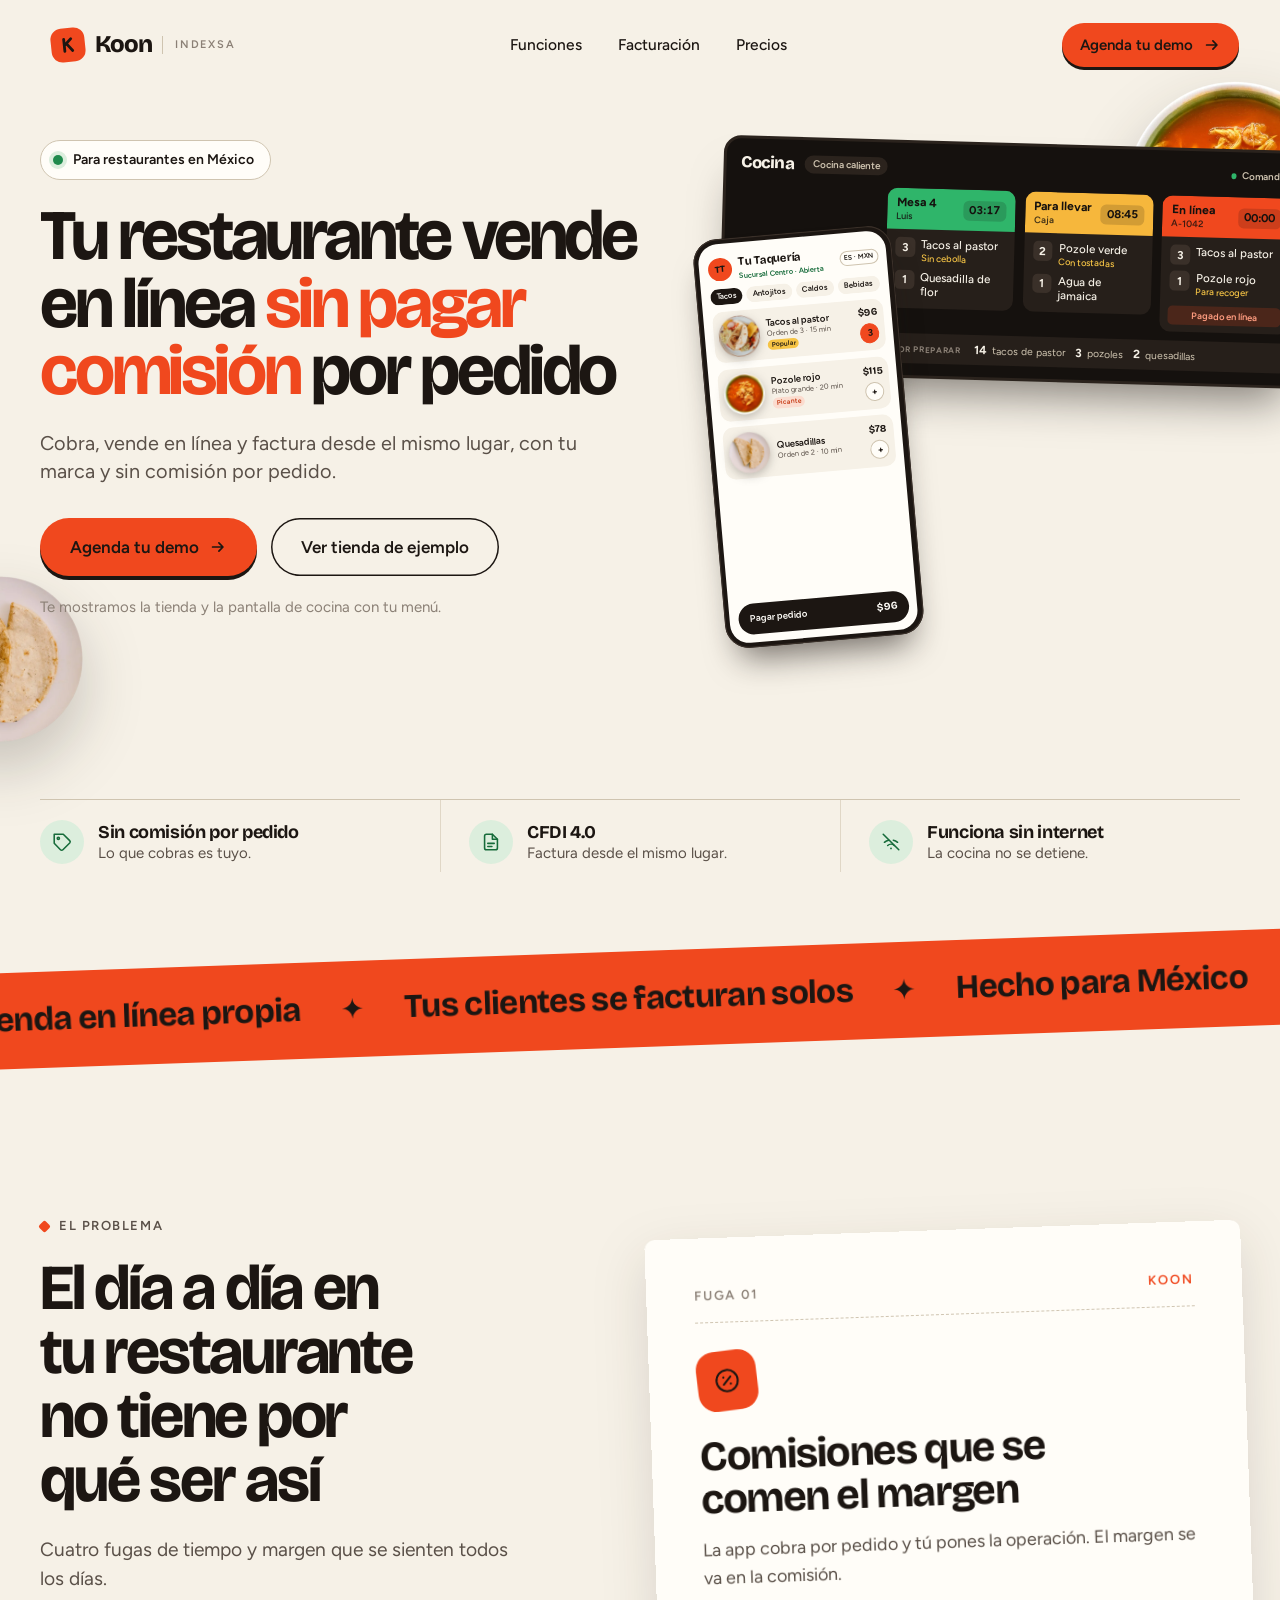
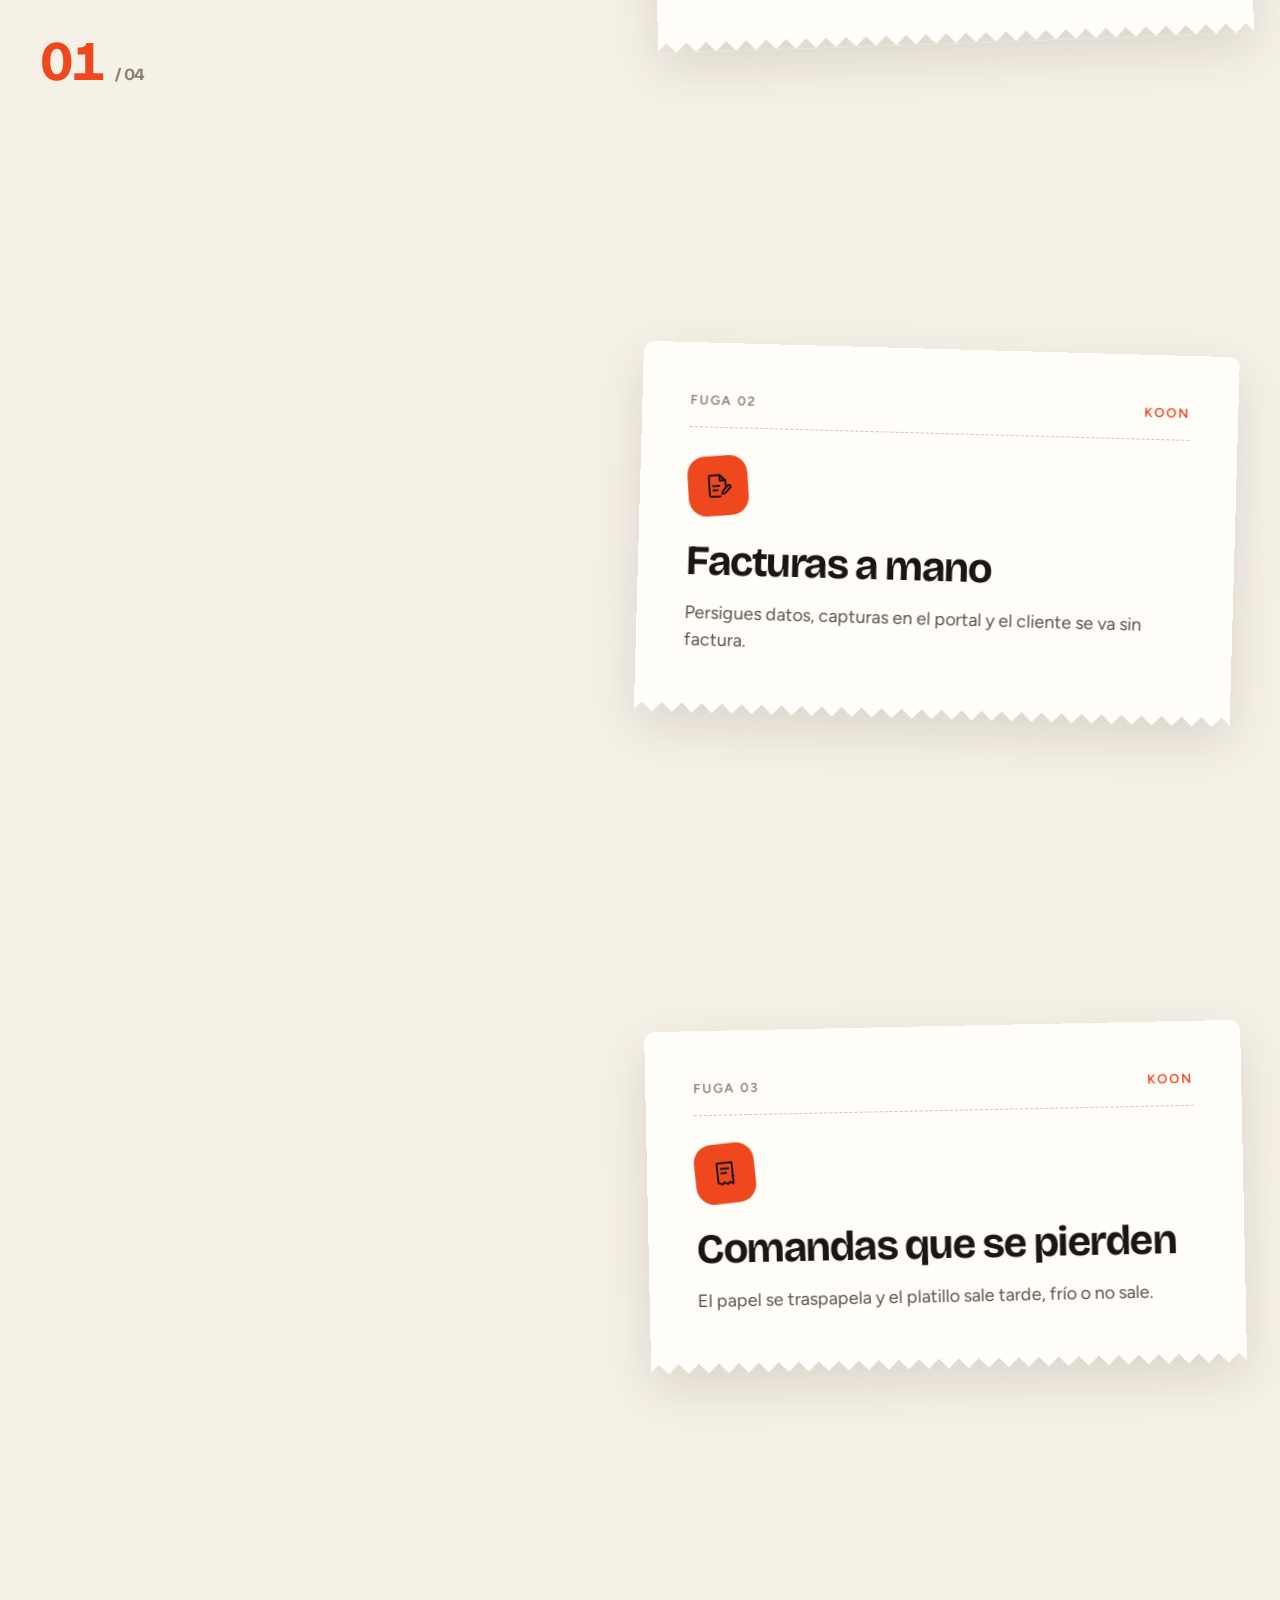
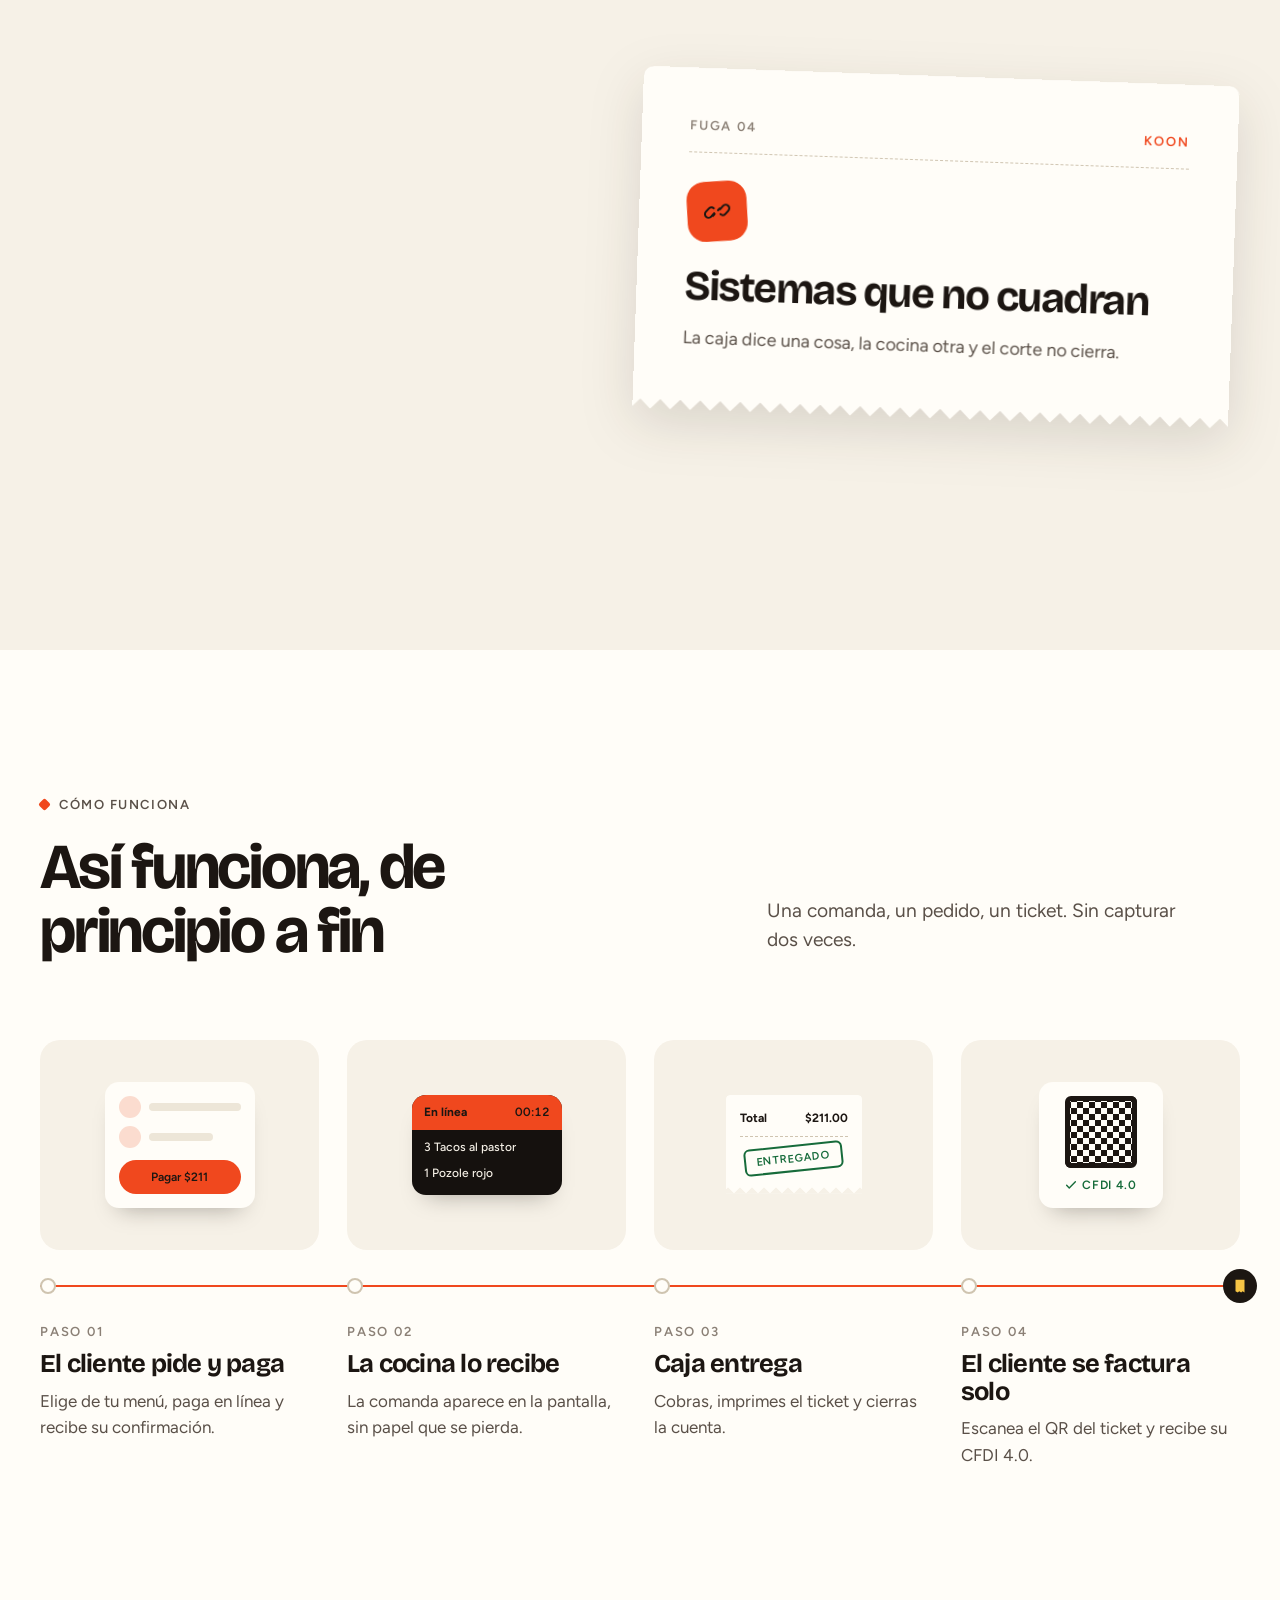
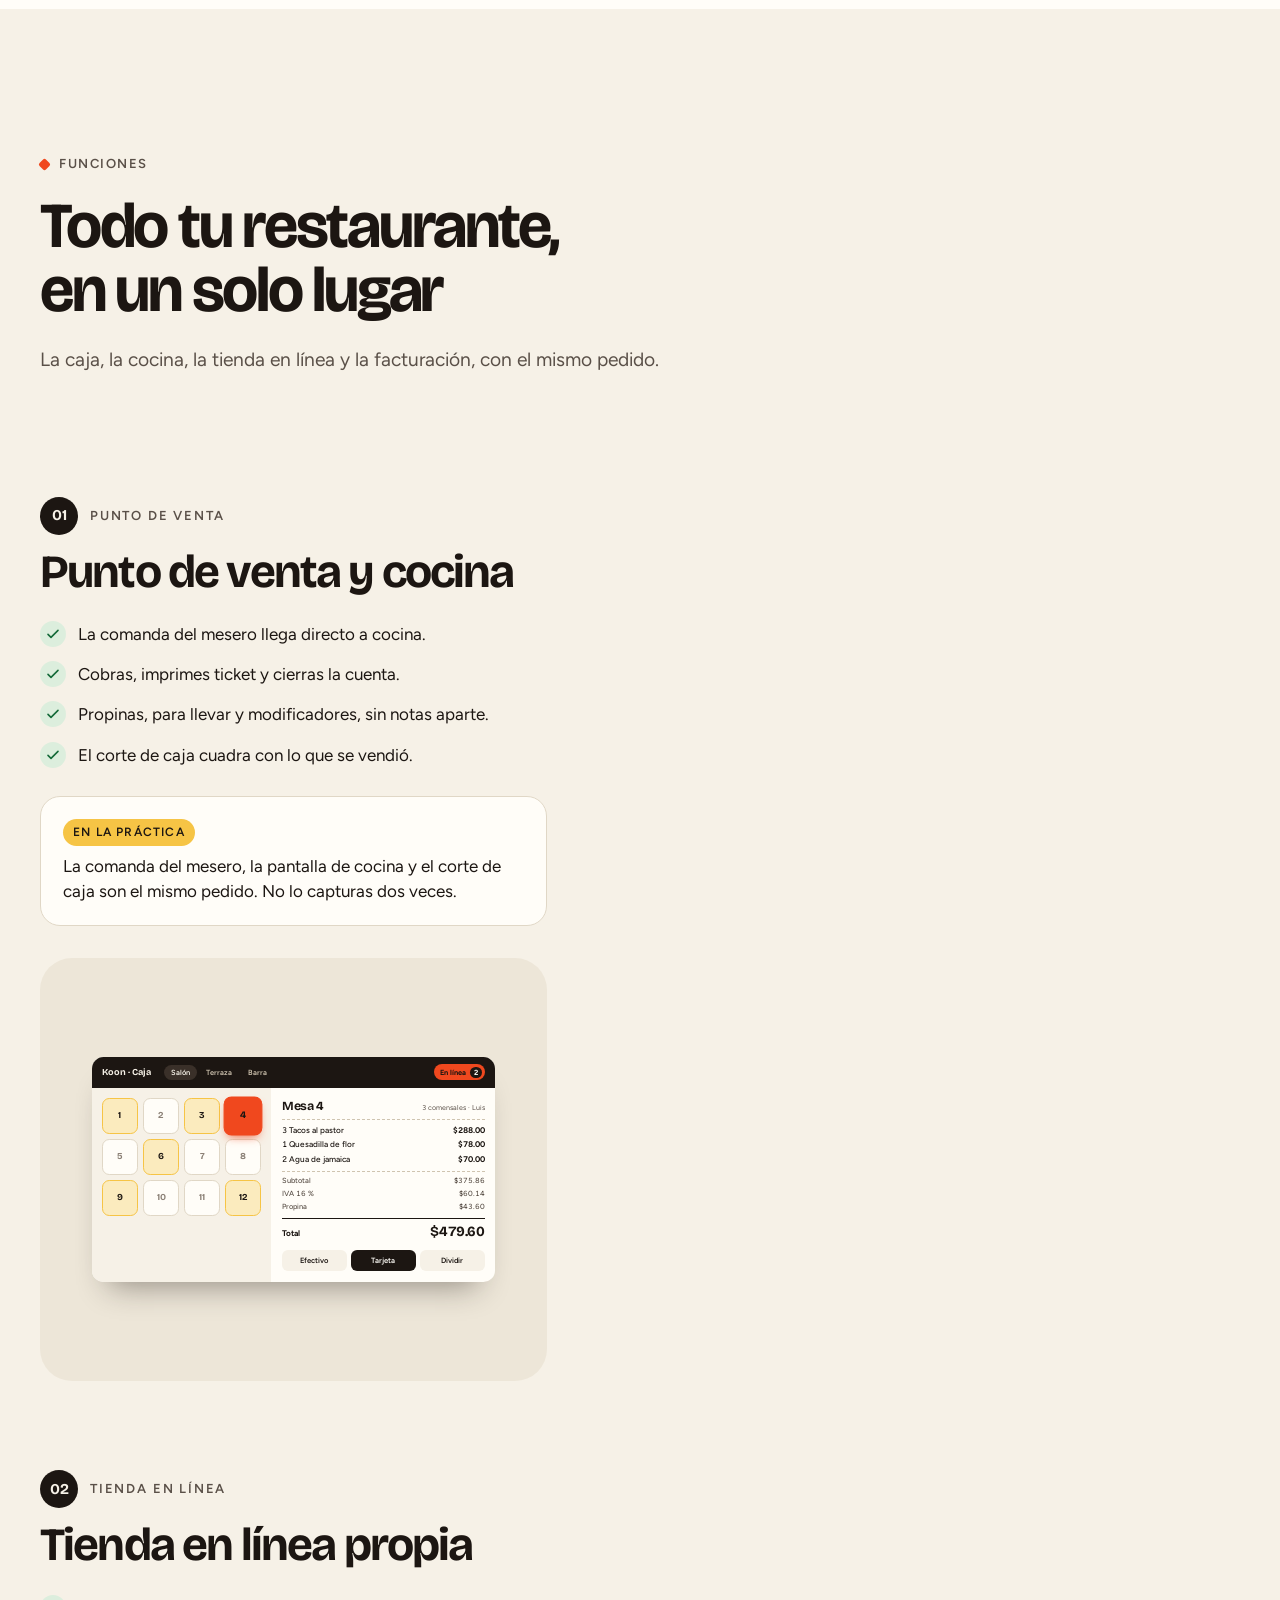
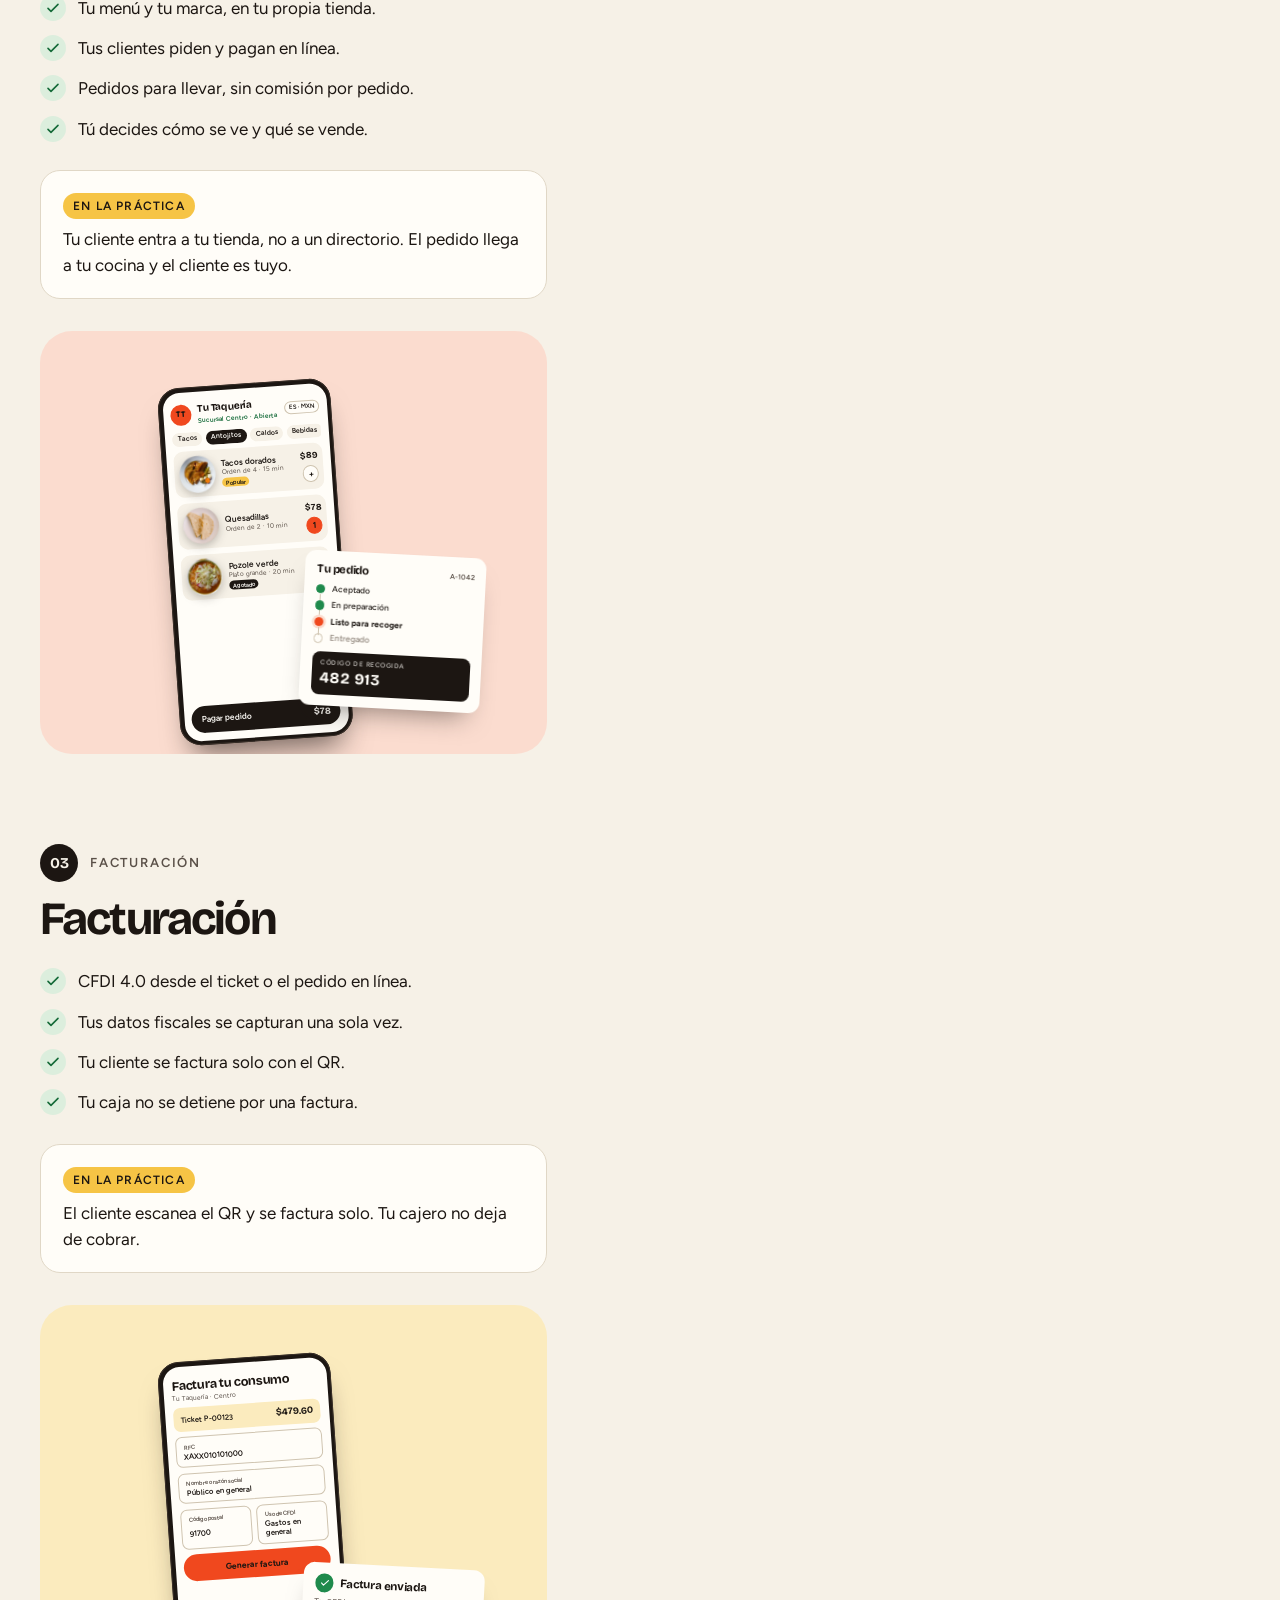
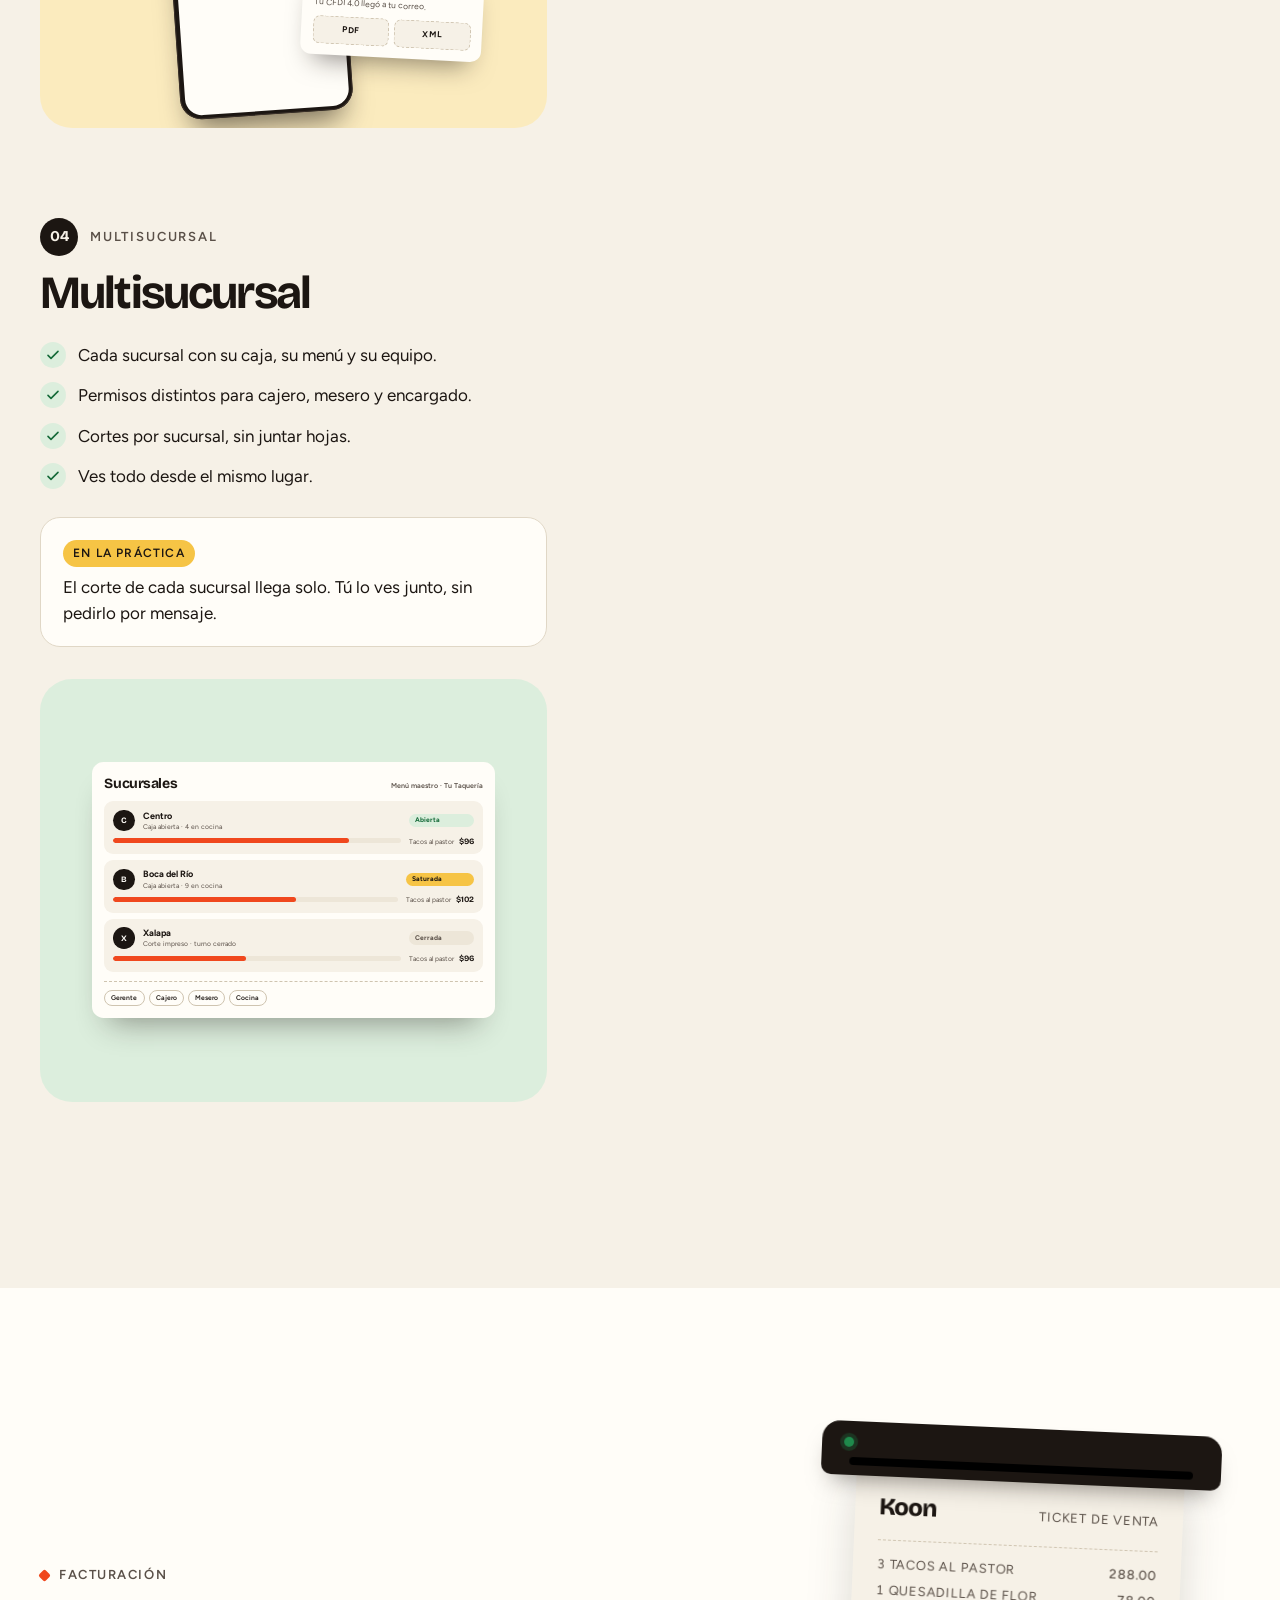
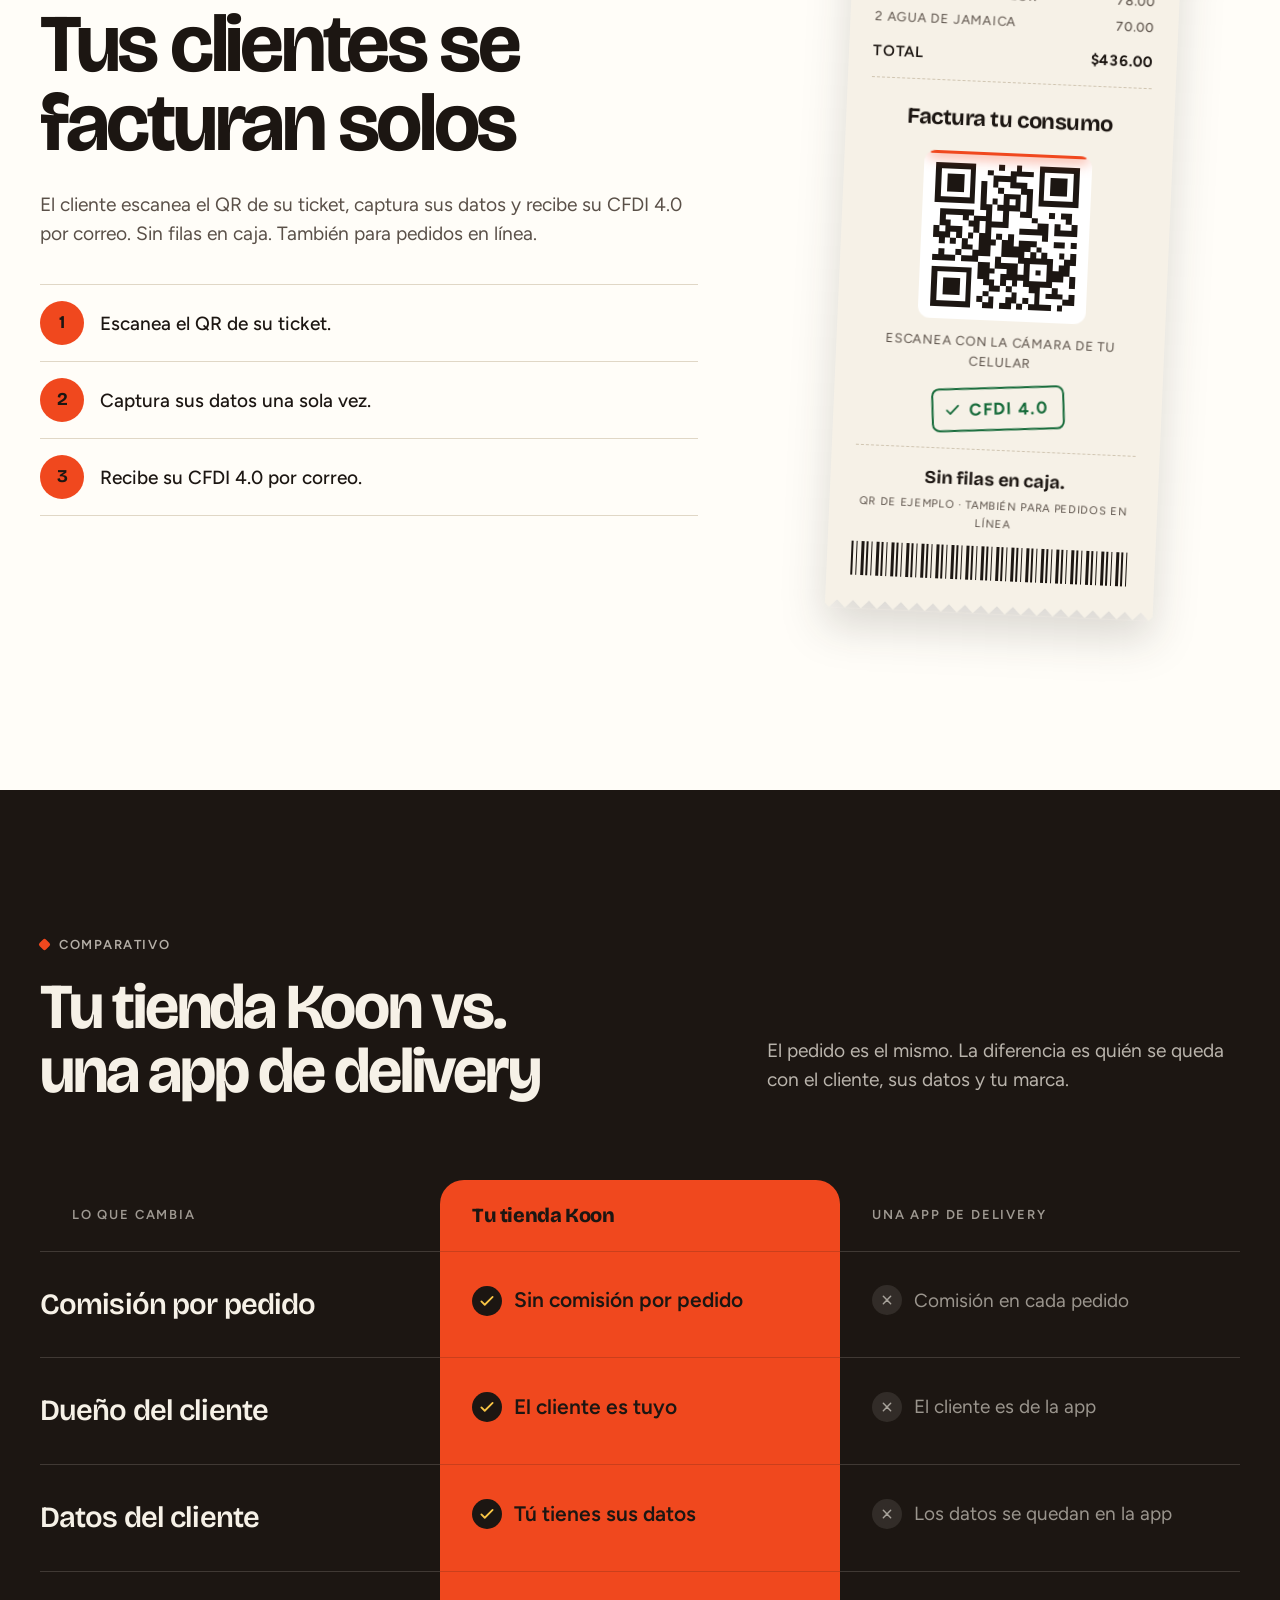
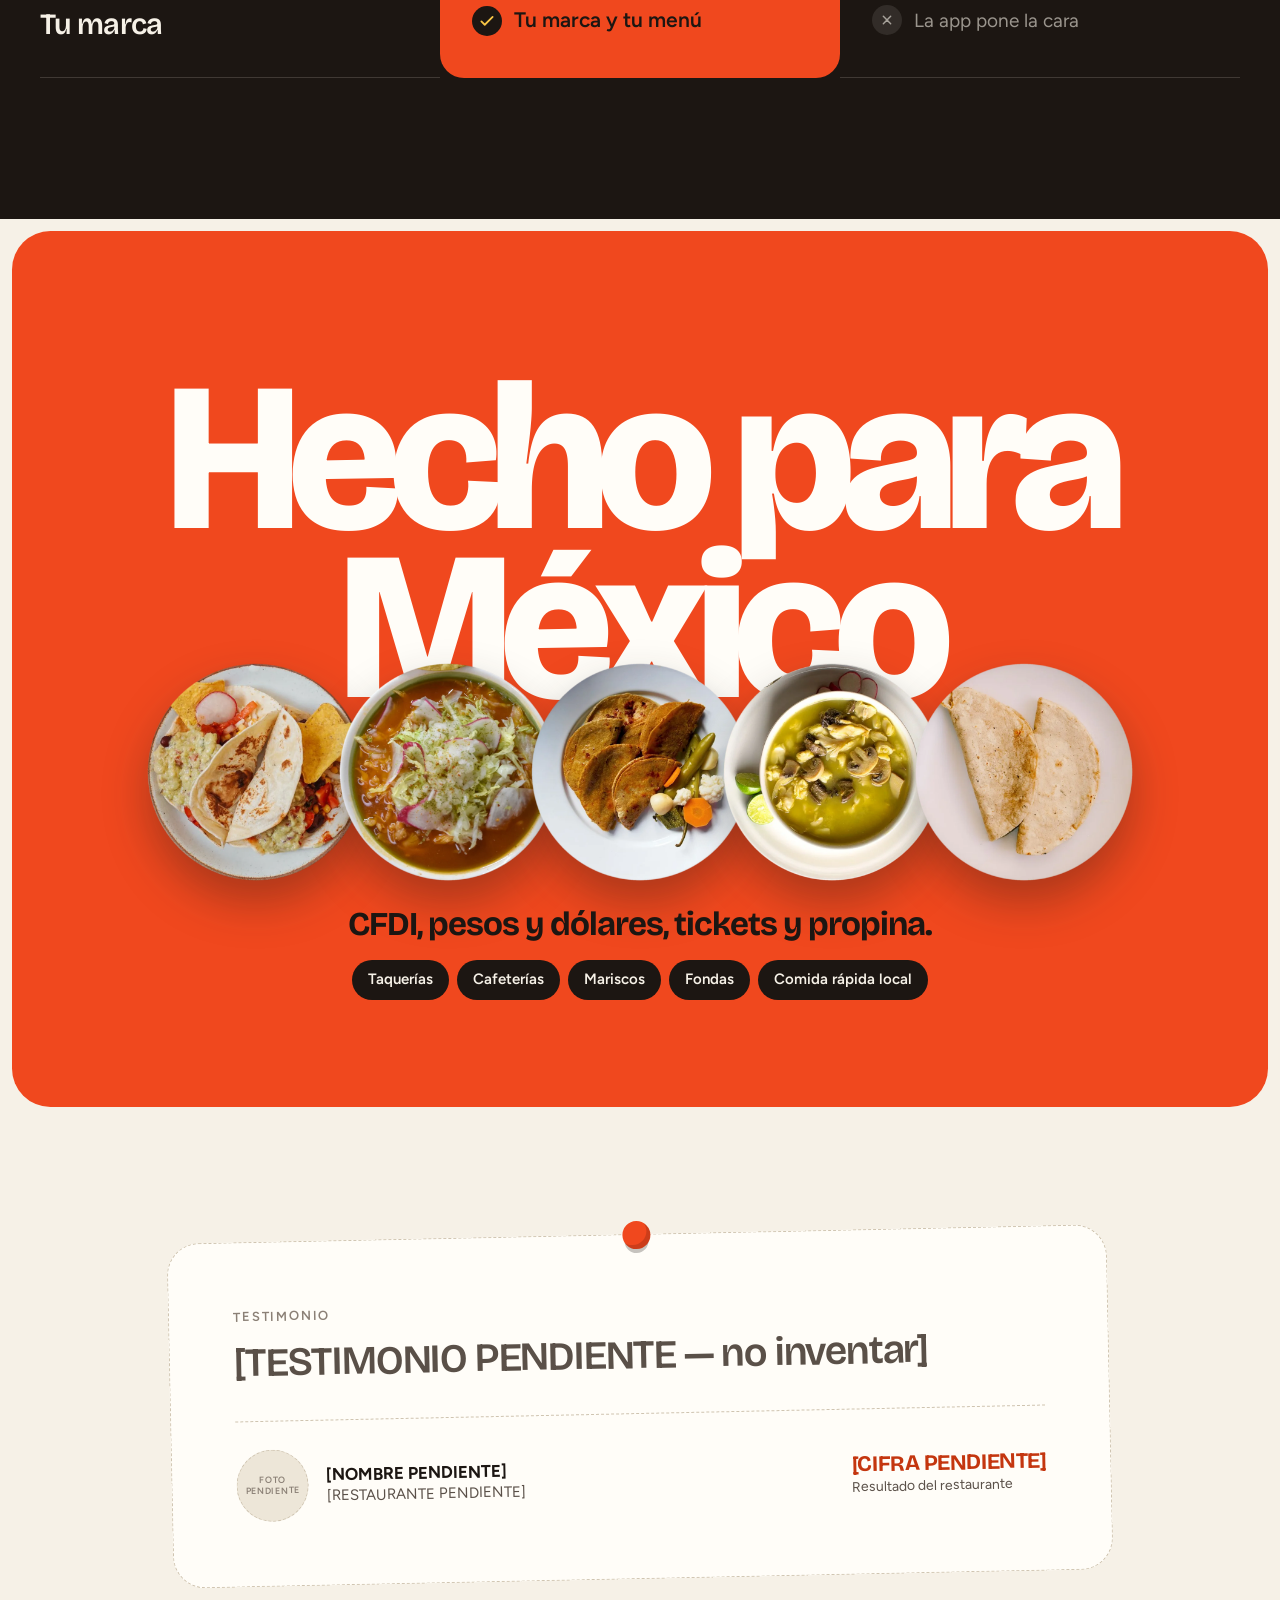
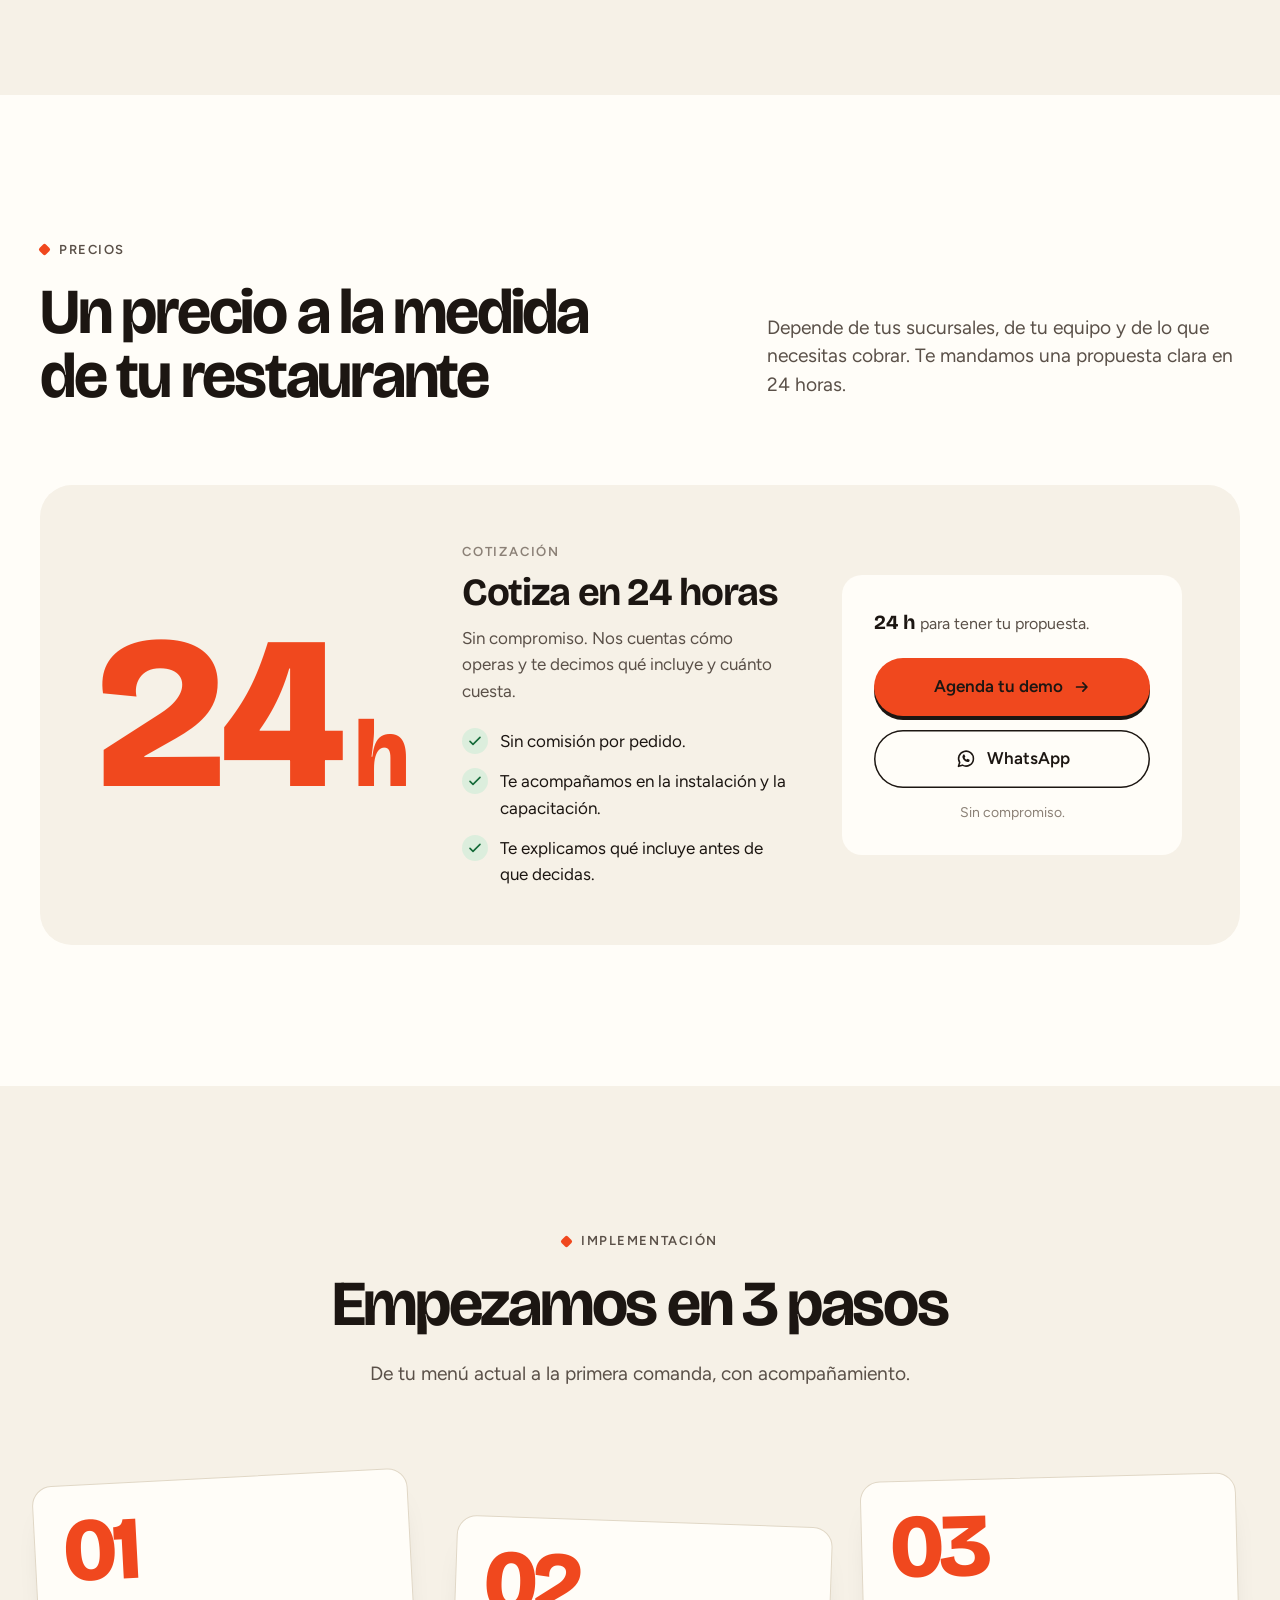
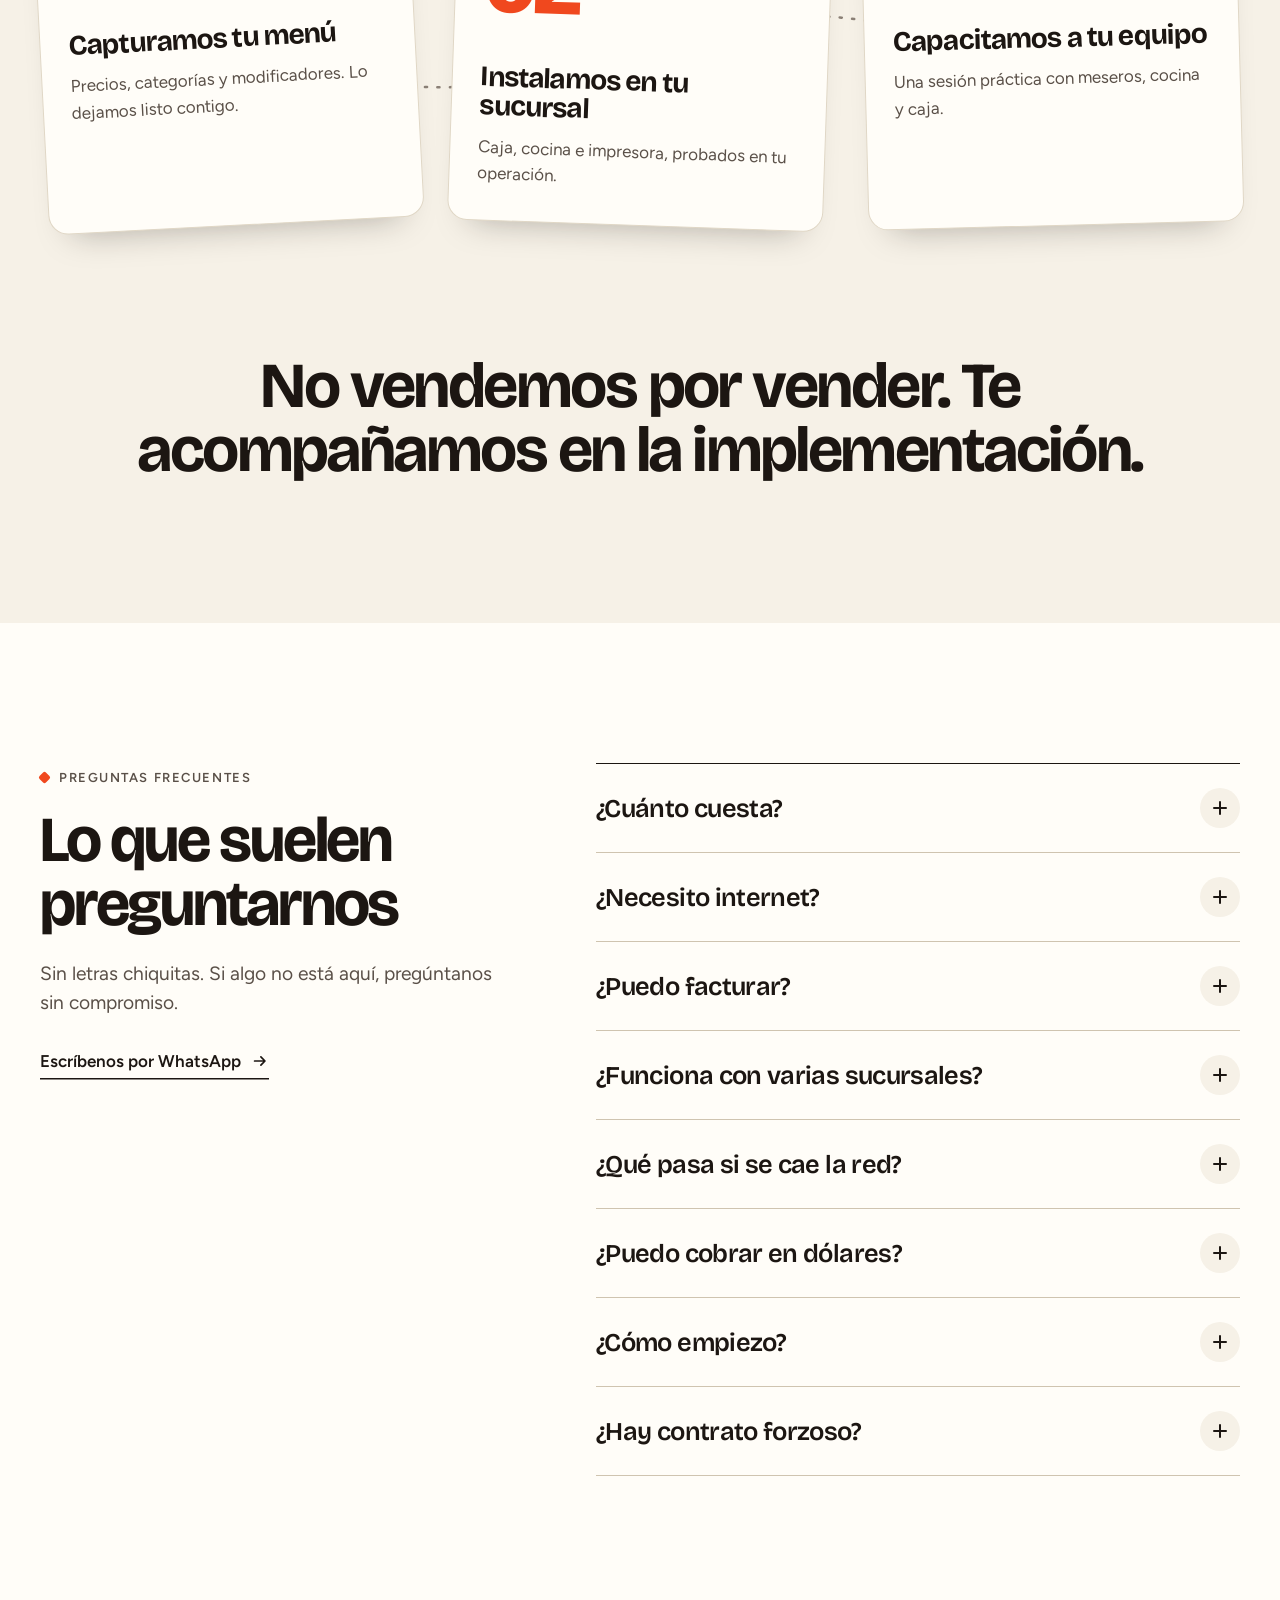
==== commit 0401690b: "Phase 5: full visual redesign ("La comanda") Rebuild the landing from the client's six references: w" ====
--- a/index.html
+++ b/index.html
@@ -5,58 +5,71 @@
   <meta name="viewport" content="width=device-width, initial-scale=1">
   <title>Koon · Caja, tienda en línea y facturación para restaurantes</title>
   <meta name="description" content="Koon es la caja y la tienda en línea de tu restaurante: cobra, vende en línea y factura CFDI 4.0 sin comisión por pedido. Agenda una demo.">
-  <meta name="theme-color" content="#FFFFFF">
-  <link rel="icon" href="data:image/svg+xml,%3Csvg xmlns='http://www.w3.org/2000/svg' viewBox='0 0 64 64'%3E%3Crect width='64' height='64' rx='14' fill='%230F172A'/%3E%3Ctext x='32' y='46' font-family='Arial,Helvetica,sans-serif' font-size='38' font-weight='700' fill='%23FFFFFF' text-anchor='middle'%3EK%3C/text%3E%3C/svg%3E">
-
-  <!-- Habilita los estados iniciales de scroll reveal solo si hay JS -->
-  <script>document.documentElement.classList.add('js');</script>
-
-  <!-- Tipografía -->
+  <meta name="theme-color" content="#F6F1E7">
+  <link rel="icon" href="data:image/svg+xml,%3Csvg xmlns='http://www.w3.org/2000/svg' viewBox='0 0 64 64'%3E%3Crect width='64' height='64' rx='18' fill='%23F0481E'/%3E%3Cpath d='M22 16v32M22 33l19-17M28 28l15 20' fill='none' stroke='%231C1612' stroke-width='7' stroke-linecap='round' stroke-linejoin='round'/%3E%3C/svg%3E">
+
+  <!-- Los estados iniciales de las animaciones solo existen si hay JS -->
+  <script>
+    (function (d) {
+      d.classList.add('js');
+      if (!matchMedia('(prefers-reduced-motion: reduce)').matches) d.classList.add('motion');
+      // Red de seguridad: si motion.js no llega a cargar, nada se queda oculto.
+      setTimeout(function () { if (!window.__koonMotion) d.classList.remove('motion'); }, 3500);
+    })(document.documentElement);
+  </script>
+
   <link rel="preconnect" href="https://fonts.googleapis.com">
   <link rel="preconnect" href="https://fonts.gstatic.com" crossorigin>
-  <link href="https://fonts.googleapis.com/css2?family=Inter:wght@400;500&family=Outfit:wght@700;800&display=swap" rel="stylesheet">
+  <link href="https://fonts.googleapis.com/css2?family=Bricolage+Grotesque:opsz,wght@12..96,500..800&family=Figtree:wght@400;500;600&display=swap" rel="stylesheet">
 
   <link rel="stylesheet" href="styles.css">
+  <link rel="stylesheet" href="mockups.css">
 </head>
 <body>
   <a class="skip-link" href="#contenido">Saltar al contenido</a>
 
-  <!-- Sprite de iconos reutilizables -->
+  <!-- Sprite de iconos -->
   <svg class="sprite" xmlns="http://www.w3.org/2000/svg" aria-hidden="true" focusable="false">
     <symbol id="icon-check" viewBox="0 0 24 24">
-      <path d="M4.5 12.5 9 17l10.5-10.5" fill="none" stroke="currentColor" stroke-width="2.2" stroke-linecap="round" stroke-linejoin="round"/>
+      <path d="M4.5 12.5 9 17l10.5-10.5" fill="none" stroke="currentColor" stroke-width="2.4" stroke-linecap="round" stroke-linejoin="round"/>
+    </symbol>
+    <symbol id="icon-x" viewBox="0 0 24 24">
+      <path d="m6.5 6.5 11 11M17.5 6.5l-11 11" fill="none" stroke="currentColor" stroke-width="2.2" stroke-linecap="round"/>
+    </symbol>
+    <symbol id="icon-arrow" viewBox="0 0 20 20">
+      <path d="M4 10h11M11 5.5 15.5 10 11 14.5" fill="none" stroke="currentColor" stroke-width="1.9" stroke-linecap="round" stroke-linejoin="round"/>
     </symbol>
     <symbol id="icon-wa" viewBox="0 0 24 24">
       <path d="M20.1 11.6a8.1 8.1 0 0 1-12 7.1L3.8 20l1.3-4.2a8.1 8.1 0 1 1 15-4.2Z" fill="none" stroke="currentColor" stroke-width="1.7" stroke-linejoin="round"/>
       <path d="M8.7 7.6c.2-.4.5-.4.8-.4h.5c.2 0 .4.1.5.4l.7 1.6c.1.2 0 .4-.1.5l-.5.6c-.1.1-.2.3 0 .5.4.7 1 1.3 1.7 1.7.2.1.4.1.5 0l.6-.5c.2-.2.4-.2.5-.1l1.6.7c.2.1.4.3.4.5v.5c0 .4-.2.8-.4 1-.4.4-1 .7-1.7.6-1.3-.1-2.7-.8-3.8-1.9-1.1-1.1-1.8-2.5-1.9-3.8 0-.6.2-1.2.6-1.6Z" fill="currentColor"/>
     </symbol>
+    <symbol id="icon-star" viewBox="0 0 24 24">
+      <path d="M12 2.5c.6 5.6 3.9 8.900 9.500 9.500-5.600.6-8.900 3.900-9.500 9.500-.6-5.600-3.900-8.900-9.500-9.500 5.600-.6 8.900-3.900 9.500-9.500Z" fill="currentColor"/>
+    </symbol>
   </svg>
 
   <!-- ============================================================
        BARRA FIJA
        ============================================================ -->
-  <header class="site-header" data-header>
-    <div class="wrap site-header__inner">
+  <header class="nav" data-header>
+    <div class="nav__pill">
       <a class="logo" href="#inicio" aria-label="Koon, ir al inicio">
-        <span class="logo__mark" aria-hidden="true">K</span>
+        <span class="logo__mark" aria-hidden="true">
+          <svg viewBox="0 0 64 64"><path d="M22 16v32M22 33l19-17M28 28l15 20" fill="none" stroke="currentColor" stroke-width="7.5" stroke-linecap="round" stroke-linejoin="round"/></svg>
+        </span>
         <span class="logo__name">Koon</span>
-        <span class="logo__sep" aria-hidden="true"></span>
         <span class="logo__maker">INDEXSA</span>
       </a>
 
-      <nav class="nav" aria-label="Principal">
-        <ul class="nav__list">
-          <li><a class="nav__link" href="#funciones">Funciones</a></li>
-          <li><a class="nav__link" href="#facturacion">Facturación</a></li>
-          <li><a class="nav__link" href="#precios">Precios</a></li>
-        </ul>
+      <nav class="nav__links" aria-label="Principal">
+        <a href="#funciones">Funciones</a>
+        <a href="#facturacion">Facturación</a>
+        <a href="#precios">Precios</a>
       </nav>
 
-      <a class="btn btn--primary btn--header" href="#agenda-tu-demo">
+      <a class="btn btn--primary btn--sm" href="#agenda-tu-demo">
         <span>Agenda tu demo</span>
-        <svg class="btn__arrow" viewBox="0 0 20 20" fill="none" aria-hidden="true">
-          <path d="M4 10h11M11 5.5 15.5 10 11 14.5" stroke="currentColor" stroke-width="1.8" stroke-linecap="round" stroke-linejoin="round"/>
-        </svg>
+        <svg class="btn__arrow" viewBox="0 0 20 20" aria-hidden="true"><use href="#icon-arrow"></use></svg>
       </a>
     </div>
   </header>
@@ -64,706 +77,761 @@
   <main id="contenido">
 
     <!-- ============================================================
-         HERO
+         1 · HERO
          ============================================================ -->
     <section class="hero" id="inicio" aria-labelledby="hero-title">
+      <img class="plate plate--h1" src="assets/img/plato-pozole-rojo.webp" alt="" width="720" height="720" data-plate data-speed="-0.35" data-spin="60">
+      <img class="plate plate--h2" src="assets/img/plato-quesadillas.webp" alt="" width="720" height="720" data-plate data-speed="-0.6" data-spin="-80">
+
       <div class="wrap hero__grid">
-
         <div class="hero__copy">
-          <p class="eyebrow">Para restaurantes en México</p>
-
-          <h1 class="hero__title" id="hero-title">
-            Tu restaurante vende en línea sin pagar comisión por pedido
+          <p class="chip" data-hero-in>
+            <span class="chip__dot" aria-hidden="true"></span>
+            Para restaurantes en México
+          </p>
+
+          <h1 class="hero__title" id="hero-title" data-split-hero>
+            Tu restaurante vende en línea <span class="hl">sin pagar comisión</span> por pedido
           </h1>
 
-          <p class="hero__sub">
+          <p class="hero__sub" data-hero-in>
             Cobra, vende en línea y factura desde el mismo lugar, con tu marca y sin comisión por pedido.
           </p>
 
-          <div class="hero__actions">
-            <a class="btn btn--primary" href="#agenda-tu-demo">
+          <div class="hero__actions" data-hero-in>
+            <a class="btn btn--primary btn--lg" href="#agenda-tu-demo">
               <span>Agenda tu demo</span>
-              <svg class="btn__arrow" viewBox="0 0 20 20" fill="none" aria-hidden="true">
-                <path d="M4 10h11M11 5.5 15.5 10 11 14.5" stroke="currentColor" stroke-width="1.8" stroke-linecap="round" stroke-linejoin="round"/>
-              </svg>
+              <svg class="btn__arrow" viewBox="0 0 20 20" aria-hidden="true"><use href="#icon-arrow"></use></svg>
             </a>
-            <a class="btn btn--outline" href="#tienda-en-linea">
-              Ver tienda de ejemplo
-            </a>
-          </div>
-
-          <p class="hero__note">
+            <a class="btn btn--ghost btn--lg" href="#tienda-en-linea">Ver tienda de ejemplo</a>
+          </div>
+
+          <p class="hero__note" data-hero-in>
             Te mostramos la tienda y la pantalla de cocina con tu menú.
           </p>
         </div>
 
-        <!-- Composición: celular con el pedido + pantalla de cocina con la misma comanda -->
-        <figure class="hero__visual" aria-labelledby="visual-caption">
-          <div class="devices">
-
-            <div class="device device--kds">
-              <div class="monitor" role="img" aria-label="Pantalla de cocina mostrando a dos cocineros trabajando en un restaurante.">
-                <div class="monitor__screen">
-                  <div class="monitor__chrome" aria-hidden="true">
-                    <span class="monitor__dots"><i></i><i></i><i></i></span>
-                    <span class="monitor__title">Cocina</span>
-                    <span class="monitor__tag">Comandas</span>
+        <!-- El celular con el pedido y la pantalla de cocina con esa misma comanda -->
+        <div class="hero__art" data-hero-art data-step="0" role="img" aria-label="Un pedido de tacos hecho en la tienda en línea desde un celular aparece como comanda en la pantalla de cocina. La misma comanda en el celular y en la cocina.">
+          <div class="kds hero__kds" aria-hidden="true">
+            <div class="kds__bar">
+              <span class="kds__title">Cocina</span>
+              <span class="kds__station">Cocina caliente</span>
+              <span class="kds__live"><i></i>Comandas</span>
+            </div>
+            <div class="kds__grid">
+              <article class="kcard kcard--ok">
+                <header><b>Mesa 4</b><span>Luis</span><time data-timer="192">03:12</time></header>
+                <ul>
+                  <li><i>3</i><span>Tacos al pastor<small>Sin cebolla</small></span></li>
+                  <li><i>1</i><span>Quesadilla de flor</span></li>
+                </ul>
+              </article>
+              <article class="kcard kcard--warn">
+                <header><b>Para llevar</b><span>Caja</span><time data-timer="520">08:40</time></header>
+                <ul>
+                  <li><i>2</i><span>Pozole verde<small>Con tostadas</small></span></li>
+                  <li><i>1</i><span>Agua de jamaica</span></li>
+                </ul>
+              </article>
+              <article class="kcard kcard--new" data-kds-new>
+                <header><b>En línea</b><span>A-1042</span><time data-timer-new>00:00</time></header>
+                <ul>
+                  <li><i>3</i><span>Tacos al pastor</span></li>
+                  <li><i>1</i><span>Pozole rojo<small>Para recoger</small></span></li>
+                </ul>
+                <p class="kcard__paid">Pagado en línea</p>
+              </article>
+            </div>
+            <div class="kds__foot">
+              <span>Por preparar</span>
+              <b>14</b> tacos de pastor <b>3</b> pozoles <b>2</b> quesadillas
+            </div>
+          </div>
+
+          <div class="phone hero__phone" aria-hidden="true">
+            <div class="phone__screen">
+              <div class="store">
+                <div class="store__top">
+                  <span class="store__logo">TT</span>
+                  <span class="store__name"><b>Tu Taquería</b><small>Sucursal Centro · Abierta</small></span>
+                  <span class="store__lang">ES · MXN</span>
+                </div>
+                <div class="store__cats"><span class="is-on">Tacos</span><span>Antojitos</span><span>Caldos</span><span>Bebidas</span></div>
+                <div class="store__item">
+                  <img src="assets/img/plato-tacos.webp" alt="" width="720" height="720">
+                  <span class="store__txt"><b>Tacos al pastor</b><small>Orden de 3 · 15 min</small><em class="tag">Popular</em></span>
+                  <span class="store__price">$96</span>
+                  <span class="store__add is-added">3</span>
+                </div>
+                <div class="store__item">
+                  <img src="assets/img/plato-pozole-rojo.webp" alt="" width="720" height="720">
+                  <span class="store__txt"><b>Pozole rojo</b><small>Plato grande · 20 min</small><em class="tag tag--hot">Picante</em></span>
+                  <span class="store__price">$115</span>
+                  <span class="store__add" data-add>+</span>
+                </div>
+                <div class="store__item">
+                  <img src="assets/img/plato-quesadillas.webp" alt="" width="720" height="720">
+                  <span class="store__txt"><b>Quesadillas</b><small>Orden de 2 · 10 min</small></span>
+                  <span class="store__price">$78</span>
+                  <span class="store__add">+</span>
+                </div>
+                <div class="store__cart"><span>Pagar pedido</span><b data-total>$96</b></div>
+                <div class="store__done">
+                  <span class="store__tick"><svg viewBox="0 0 24 24"><use href="#icon-check"></use></svg></span>
+                  <b>Pedido confirmado</b>
+                  <small>Folio A-1042 · Ya está en cocina</small>
+                  <span class="store__sum">
+                    <span><i>3 Tacos al pastor</i><i>$96</i></span>
+                    <span><i>1 Pozole rojo</i><i>$115</i></span>
+                    <span><i>Total pagado</i><i>$211</i></span>
+                  </span>
+                  <span class="store__pick"><small>Código de recogida</small><b>482 913</b></span>
+                </div>
+              </div>
+            </div>
+          </div>
+
+          <div class="fly" aria-hidden="true">
+            <span>A-1042</span>
+          </div>
+        </div>
+      </div>
+
+      <!-- Sellos -->
+      <div class="wrap">
+        <ul class="seals" aria-label="Lo que incluye Koon">
+          <li class="seal" data-hero-in>
+            <span class="seal__icon" aria-hidden="true">
+              <svg viewBox="0 0 24 24" fill="none"><path d="M20.4 13.1 13 20.5a1.9 1.9 0 0 1-2.7 0L3.5 13.4V3.5h9.9l7 7a1.9 1.9 0 0 1 0 2.6Z" stroke="currentColor" stroke-width="1.7" stroke-linejoin="round"/><circle cx="8" cy="8" r="1.2" stroke="currentColor" stroke-width="1.7"/></svg>
+            </span>
+            <span class="seal__text"><strong>Sin comisión por pedido</strong><span>Lo que cobras es tuyo.</span></span>
+          </li>
+          <li class="seal" data-hero-in>
+            <span class="seal__icon" aria-hidden="true">
+              <svg viewBox="0 0 24 24" fill="none"><path d="M13.5 3.5H7a2 2 0 0 0-2 2v13a2 2 0 0 0 2 2h10a2 2 0 0 0 2-2V9l-5.5-5.5Z" stroke="currentColor" stroke-width="1.7" stroke-linejoin="round"/><path d="M13.5 3.5V9H19M8.5 13.5h7M8.500 17h4.500" stroke="currentColor" stroke-width="1.7" stroke-linecap="round" stroke-linejoin="round"/></svg>
+            </span>
+            <span class="seal__text"><strong>CFDI 4.0</strong><span>Factura desde el mismo lugar.</span></span>
+          </li>
+          <li class="seal" data-hero-in>
+            <span class="seal__icon" aria-hidden="true">
+              <svg viewBox="0 0 24 24" fill="none"><path d="M4.8 12.3a10.5 10.5 0 0 1 4.700-2.200M14.500 10.100a10.500 10.500 0 0 1 4.700 2.200M8.400 15.800a5.300 5.300 0 0 1 7.200 0" stroke="currentColor" stroke-width="1.7" stroke-linecap="round"/><circle cx="12" cy="19" r="1" fill="currentColor"/><path d="M3.500 3.500l17 17" stroke="currentColor" stroke-width="1.7" stroke-linecap="round"/></svg>
+            </span>
+            <span class="seal__text"><strong>Funciona sin internet</strong><span>La cocina no se detiene.</span></span>
+          </li>
+        </ul>
+      </div>
+    </section>
+
+    <!-- Cinta: las cinco ideas de Koon -->
+    <div class="ribbon" aria-hidden="true">
+      <div class="ribbon__track" data-marquee>
+        <div class="ribbon__set">
+          <span>Tienda en línea propia</span><svg viewBox="0 0 24 24"><use href="#icon-star"></use></svg>
+          <span>Tus clientes se facturan solos</span><svg viewBox="0 0 24 24"><use href="#icon-star"></use></svg>
+          <span>Hecho para México</span><svg viewBox="0 0 24 24"><use href="#icon-star"></use></svg>
+          <span>Sigue cobrando sin internet</span><svg viewBox="0 0 24 24"><use href="#icon-star"></use></svg>
+          <span>Multisucursal desde el día uno</span><svg viewBox="0 0 24 24"><use href="#icon-star"></use></svg>
+        </div>
+      </div>
+    </div>
+
+    <!-- ============================================================
+         3 · EL PROBLEMA
+         ============================================================ -->
+    <section class="section problem" id="problema" aria-labelledby="problem-title">
+      <div class="wrap problem__grid">
+        <div class="problem__head">
+          <p class="eyebrow" data-reveal>El problema</p>
+          <h2 class="h2" id="problem-title" data-split>El día a día en tu restaurante no tiene por qué ser así</h2>
+          <p class="lead" data-reveal>Cuatro fugas de tiempo y margen que se sienten todos los días.</p>
+          <p class="problem__count" aria-hidden="true"><b data-pain-count>01</b><span>/ 04</span></p>
+        </div>
+
+        <div class="problem__stack">
+          <article class="pain" data-pain style="--i:0; --r:-2deg">
+            <div class="pain__paper">
+              <p class="pain__no">Fuga 01</p>
+              <span class="pain__icon" aria-hidden="true">
+                <svg viewBox="0 0 24 24" fill="none"><circle cx="12" cy="12" r="8.500" stroke="currentColor" stroke-width="1.600"/><path d="m9 15 6-6" stroke="currentColor" stroke-width="1.600" stroke-linecap="round"/><circle cx="9.300" cy="9.300" r=".9" fill="currentColor"/><circle cx="14.700" cy="14.700" r=".9" fill="currentColor"/></svg>
+              </span>
+              <h3>Comisiones que se comen el margen</h3>
+              <p>La app cobra por pedido y tú pones la operación. El margen se va en la comisión.</p>
+            </div>
+          </article>
+
+          <article class="pain" data-pain style="--i:1; --r:1.6deg">
+            <div class="pain__paper">
+              <p class="pain__no">Fuga 02</p>
+              <span class="pain__icon" aria-hidden="true">
+                <svg viewBox="0 0 24 24" fill="none"><path d="M13.500 3.500H6.500A1.500 1.500 0 0 0 5 5v14a1.500 1.500 0 0 0 1.500 1.500h7" stroke="currentColor" stroke-width="1.600" stroke-linecap="round" stroke-linejoin="round"/><path d="M13.500 3.500 18 8v4M13.500 3.500V8H18M8 12h5M8 15.500h3.500" stroke="currentColor" stroke-width="1.600" stroke-linecap="round" stroke-linejoin="round"/><path d="m15.500 16.400 4.200-4.200a1.250 1.250 0 0 1 1.800 1.800l-4.200 4.200-2.300.5.5-2.300Z" stroke="currentColor" stroke-width="1.600" stroke-linecap="round" stroke-linejoin="round"/></svg>
+              </span>
+              <h3>Facturas a mano</h3>
+              <p>Persigues datos, capturas en el portal y el cliente se va sin factura.</p>
+            </div>
+          </article>
+
+          <article class="pain" data-pain style="--i:2; --r:-1.2deg">
+            <div class="pain__paper">
+              <p class="pain__no">Fuga 03</p>
+              <span class="pain__icon" aria-hidden="true">
+                <svg viewBox="0 0 24 24" fill="none"><path d="M6 3.500h12v17l-2.500-1.500-2 1.500-2.500-1.500-2 1.500L6 19V3.500Z" stroke="currentColor" stroke-width="1.600" stroke-linejoin="round"/><path d="M9 8h6M9 11.500h4" stroke="currentColor" stroke-width="1.600" stroke-linecap="round"/><path d="M17.500 14.500h3" stroke="currentColor" stroke-width="1.600" stroke-linecap="round" stroke-dasharray="1 3"/></svg>
+              </span>
+              <h3>Comandas que se pierden</h3>
+              <p>El papel se traspapela y el platillo sale tarde, frío o no sale.</p>
+            </div>
+          </article>
+
+          <article class="pain" data-pain style="--i:3; --r:2deg">
+            <div class="pain__paper">
+              <p class="pain__no">Fuga 04</p>
+              <span class="pain__icon" aria-hidden="true">
+                <svg viewBox="0 0 24 24" fill="none"><path d="M9.500 13.500 7 16a2.800 2.800 0 0 1-4-4l2.500-2.500a2.800 2.800 0 0 1 4 0" stroke="currentColor" stroke-width="1.600" stroke-linecap="round"/><path d="M14.500 10.500 17 8a2.800 2.800 0 0 1 4 4l-2.500 2.500a2.800 2.800 0 0 1-4 0" stroke="currentColor" stroke-width="1.600" stroke-linecap="round"/><path d="m8.500 15.500 7-7" stroke="currentColor" stroke-width="1.600" stroke-linecap="round" stroke-dasharray="2 4"/></svg>
+              </span>
+              <h3>Sistemas que no cuadran</h3>
+              <p>La caja dice una cosa, la cocina otra y el corte no cierra.</p>
+            </div>
+          </article>
+        </div>
+      </div>
+    </section>
+
+    <!-- ============================================================
+         4 · CÓMO FUNCIONA
+         ============================================================ -->
+    <section class="section flow" id="como-funciona" aria-labelledby="flow-title">
+      <div class="wrap">
+        <div class="head head--split">
+          <div>
+            <p class="eyebrow" data-reveal>Cómo funciona</p>
+            <h2 class="h2" id="flow-title" data-split>Así funciona, de principio a fin</h2>
+          </div>
+          <p class="lead" data-reveal>Una comanda, un pedido, un ticket. Sin capturar dos veces.</p>
+        </div>
+
+        <div class="flow__rail" data-flow>
+          <div class="flow__line" aria-hidden="true">
+            <span class="flow__line-fill" data-flow-fill></span>
+            <span class="flow__token" data-flow-token>
+              <svg viewBox="0 0 24 24" fill="none"><path d="M6 3.500h12v17l-2.500-1.500-2 1.500-2.500-1.500-2 1.500L6 19V3.500Z" fill="currentColor"/></svg>
+            </span>
+          </div>
+
+          <ol class="flow__steps">
+            <li class="step" data-step-item>
+              <div class="step__art" aria-hidden="true">
+                <div class="mini mini--pay">
+                  <span class="mini__row"><i></i><b></b></span>
+                  <span class="mini__row"><i></i><b></b></span>
+                  <span class="mini__btn">Pagar $211</span>
+                </div>
+              </div>
+              <p class="step__no">Paso 01</p>
+              <h3>El cliente pide y paga</h3>
+              <p>Elige de tu menú, paga en línea y recibe su confirmación.</p>
+            </li>
+
+            <li class="step" data-step-item>
+              <div class="step__art" aria-hidden="true">
+                <div class="mini mini--kds">
+                  <span class="mini__head"><b>En línea</b><em>00:12</em></span>
+                  <span class="mini__li">3 Tacos al pastor</span>
+                  <span class="mini__li">1 Pozole rojo</span>
+                </div>
+              </div>
+              <p class="step__no">Paso 02</p>
+              <h3>La cocina lo recibe</h3>
+              <p>La comanda aparece en la pantalla, sin papel que se pierda.</p>
+            </li>
+
+            <li class="step" data-step-item>
+              <div class="step__art" aria-hidden="true">
+                <div class="mini mini--ticket">
+                  <span class="mini__li"><b>Total</b><b>$211.00</b></span>
+                  <span class="mini__dash"></span>
+                  <span class="mini__stamp">Entregado</span>
+                </div>
+              </div>
+              <p class="step__no">Paso 03</p>
+              <h3>Caja entrega</h3>
+              <p>Cobras, imprimes el ticket y cierras la cuenta.</p>
+            </li>
+
+            <li class="step" data-step-item>
+              <div class="step__art" aria-hidden="true">
+                <div class="mini mini--qr">
+                  <span class="mini__qr"></span>
+                  <span class="mini__cfdi"><svg viewBox="0 0 24 24"><use href="#icon-check"></use></svg>CFDI 4.0</span>
+                </div>
+              </div>
+              <p class="step__no">Paso 04</p>
+              <h3>El cliente se factura solo</h3>
+              <p>Escanea el QR del ticket y recibe su CFDI 4.0.</p>
+            </li>
+          </ol>
+        </div>
+      </div>
+    </section>
+
+    <!-- ============================================================
+         5 · FUNCIONES
+         ============================================================ -->
+    <section class="section features" id="funciones" aria-labelledby="features-title">
+      <div class="wrap">
+        <div class="head">
+          <p class="eyebrow" data-reveal>Funciones</p>
+          <h2 class="h2" id="features-title" data-split>Todo tu restaurante, en un solo lugar</h2>
+          <p class="lead" data-reveal>La caja, la cocina, la tienda en línea y la facturación, con el mismo pedido.</p>
+        </div>
+
+        <div class="feats" data-feats>
+          <div class="feats__list">
+
+            <article class="feat is-active" data-feat="0">
+              <div class="feat__copy">
+                <p class="feat__index"><b>01</b> Punto de venta</p>
+                <h3 class="feat__title">Punto de venta y cocina</h3>
+                <ul class="checks">
+                  <li><svg viewBox="0 0 24 24" aria-hidden="true"><use href="#icon-check"></use></svg><span>La comanda del mesero llega directo a cocina.</span></li>
+                  <li><svg viewBox="0 0 24 24" aria-hidden="true"><use href="#icon-check"></use></svg><span>Cobras, imprimes ticket y cierras la cuenta.</span></li>
+                  <li><svg viewBox="0 0 24 24" aria-hidden="true"><use href="#icon-check"></use></svg><span>Propinas, para llevar y modificadores, sin notas aparte.</span></li>
+                  <li><svg viewBox="0 0 24 24" aria-hidden="true"><use href="#icon-check"></use></svg><span>El corte de caja cuadra con lo que se vendió.</span></li>
+                </ul>
+                <div class="practice">
+                  <span class="practice__label">En la práctica</span>
+                  <p>La comanda del mesero, la pantalla de cocina y el corte de caja son el mismo pedido. No lo capturas dos veces.</p>
+                </div>
+              </div>
+              <div class="feat__media" data-feat-media="0" role="img" aria-label="Pantalla de caja de Koon con la cuenta de la mesa 4, el desglose de impuestos, la propina y los botones de cobro.">
+                <div class="pos" aria-hidden="true">
+                  <div class="pos__bar"><span class="pos__brand">Koon · Caja</span><span class="pos__tabs"><i class="is-on">Salón</i><i>Terraza</i><i>Barra</i></span><span class="pos__online">En línea <b>2</b></span></div>
+                  <div class="pos__body">
+                    <div class="pos__tables">
+                      <span class="t is-busy">1</span><span class="t">2</span><span class="t is-busy">3</span><span class="t is-sel">4</span>
+                      <span class="t">5</span><span class="t is-busy">6</span><span class="t">7</span><span class="t">8</span>
+                      <span class="t is-busy">9</span><span class="t">10</span><span class="t">11</span><span class="t is-busy">12</span>
+                    </div>
+                    <div class="pos__check">
+                      <p class="pos__check-head"><b>Mesa 4</b><span>3 comensales · Luis</span></p>
+                      <p class="pos__li"><span>3 Tacos al pastor</span><b>$288.00</b></p>
+                      <p class="pos__li"><span>1 Quesadilla de flor</span><b>$78.00</b></p>
+                      <p class="pos__li"><span>2 Agua de jamaica</span><b>$70.00</b></p>
+                      <p class="pos__li pos__li--sub"><span>Subtotal</span><b>$375.86</b></p>
+                      <p class="pos__li pos__li--sub"><span>IVA 16 %</span><b>$60.14</b></p>
+                      <p class="pos__li pos__li--sub"><span>Propina</span><b>$43.60</b></p>
+                      <p class="pos__total"><span>Total</span><b>$479.60</b></p>
+                      <p class="pos__pay"><i>Efectivo</i><i class="is-on">Tarjeta</i><i>Dividir</i></p>
+                    </div>
                   </div>
-                  <div class="monitor__body">
-                    <img
-                      class="monitor__photo zoom-media"
-                      src="https://images.pexels.com/photos/2696064/pexels-photo-2696064.jpeg?auto=compress&amp;cs=tinysrgb&amp;w=1600"
-                      alt="Dos cocineros preparando platillos en una cocina de restaurante."
-                      loading="eager"
-                      fetchpriority="high"
-                      decoding="async"
-                    >
+                </div>
+              </div>
+            </article>
+
+            <article class="feat" data-feat="1" id="tienda-en-linea">
+              <div class="feat__copy">
+                <p class="feat__index"><b>02</b> Tienda en línea</p>
+                <h3 class="feat__title">Tienda en línea propia</h3>
+                <ul class="checks">
+                  <li><svg viewBox="0 0 24 24" aria-hidden="true"><use href="#icon-check"></use></svg><span>Tu menú y tu marca, en tu propia tienda.</span></li>
+                  <li><svg viewBox="0 0 24 24" aria-hidden="true"><use href="#icon-check"></use></svg><span>Tus clientes piden y pagan en línea.</span></li>
+                  <li><svg viewBox="0 0 24 24" aria-hidden="true"><use href="#icon-check"></use></svg><span>Pedidos para llevar, sin comisión por pedido.</span></li>
+                  <li><svg viewBox="0 0 24 24" aria-hidden="true"><use href="#icon-check"></use></svg><span>Tú decides cómo se ve y qué se vende.</span></li>
+                </ul>
+                <div class="practice">
+                  <span class="practice__label">En la práctica</span>
+                  <p>Tu cliente entra a tu tienda, no a un directorio. El pedido llega a tu cocina y el cliente es tuyo.</p>
+                </div>
+              </div>
+              <div class="feat__media" data-feat-media="1" role="img" aria-label="Tienda en línea de ejemplo en un celular, con platillos, precios y el seguimiento de un pedido listo para recoger.">
+                <div class="duo" aria-hidden="true">
+                  <div class="phone">
+                    <div class="phone__screen">
+                      <div class="store">
+                        <div class="store__top">
+                          <span class="store__logo">TT</span>
+                          <span class="store__name"><b>Tu Taquería</b><small>Sucursal Centro · Abierta</small></span>
+                          <span class="store__lang">ES · MXN</span>
+                        </div>
+                        <div class="store__cats"><span>Tacos</span><span class="is-on">Antojitos</span><span>Caldos</span><span>Bebidas</span></div>
+                        <div class="store__item">
+                          <img src="assets/img/plato-dorados.webp" alt="" loading="lazy" width="720" height="720">
+                          <span class="store__txt"><b>Tacos dorados</b><small>Orden de 4 · 15 min</small><em class="tag">Popular</em></span>
+                          <span class="store__price">$89</span>
+                          <span class="store__add">+</span>
+                        </div>
+                        <div class="store__item">
+                          <img src="assets/img/plato-quesadillas.webp" alt="" loading="lazy" width="720" height="720">
+                          <span class="store__txt"><b>Quesadillas</b><small>Orden de 2 · 10 min</small></span>
+                          <span class="store__price">$78</span>
+                          <span class="store__add is-added">1</span>
+                        </div>
+                        <div class="store__item">
+                          <img src="assets/img/plato-pozole.webp" alt="" loading="lazy" width="720" height="720">
+                          <span class="store__txt"><b>Pozole verde</b><small>Plato grande · 20 min</small><em class="tag tag--sold">Agotado</em></span>
+                          <span class="store__price">$115</span>
+                          <span class="store__add is-off">+</span>
+                        </div>
+                        <div class="store__cart"><span>Pagar pedido</span><b>$78</b></div>
+                      </div>
+                    </div>
                   </div>
-                </div>
-              </div>
-              <div class="monitor__stand" aria-hidden="true">
-                <span class="monitor__neck"></span>
-                <span class="monitor__base"></span>
-              </div>
-            </div>
-
-            <div class="device device--phone">
-              <div class="phone" role="img" aria-label="Celular mostrando un pedido de tacos en la tienda en línea.">
-                <span class="phone__notch" aria-hidden="true"></span>
-                <div class="phone__screen">
-                  <div class="phone__bar" aria-hidden="true">
-                    <span class="phone__brand">Koon</span>
-                    <span class="phone__context">Pedido en línea</span>
+                  <div class="track">
+                    <p class="track__head"><b>Tu pedido</b><span>A-1042</span></p>
+                    <ol class="track__steps">
+                      <li class="is-done">Aceptado</li>
+                      <li class="is-done">En preparación</li>
+                      <li class="is-now">Listo para recoger</li>
+                      <li>Entregado</li>
+                    </ol>
+                    <p class="track__code"><span>Código de recogida</span><b>482 913</b></p>
                   </div>
-                  <div class="phone__body">
-                    <img
-                      class="phone__photo zoom-media"
-                      src="https://images.pexels.com/photos/2092507/pexels-photo-2092507.jpeg?auto=compress&amp;cs=tinysrgb&amp;w=900"
-                      alt="Tacos servidos con cilantro, cebolla y limón."
-                      loading="eager"
-                      decoding="async"
-                    >
+                </div>
+              </div>
+            </article>
+
+            <article class="feat" data-feat="2">
+              <div class="feat__copy">
+                <p class="feat__index"><b>03</b> Facturación</p>
+                <h3 class="feat__title">Facturación</h3>
+                <ul class="checks">
+                  <li><svg viewBox="0 0 24 24" aria-hidden="true"><use href="#icon-check"></use></svg><span>CFDI 4.0 desde el ticket o el pedido en línea.</span></li>
+                  <li><svg viewBox="0 0 24 24" aria-hidden="true"><use href="#icon-check"></use></svg><span>Tus datos fiscales se capturan una sola vez.</span></li>
+                  <li><svg viewBox="0 0 24 24" aria-hidden="true"><use href="#icon-check"></use></svg><span>Tu cliente se factura solo con el QR.</span></li>
+                  <li><svg viewBox="0 0 24 24" aria-hidden="true"><use href="#icon-check"></use></svg><span>Tu caja no se detiene por una factura.</span></li>
+                </ul>
+                <div class="practice">
+                  <span class="practice__label">En la práctica</span>
+                  <p>El cliente escanea el QR y se factura solo. Tu cajero no deja de cobrar.</p>
+                </div>
+              </div>
+              <div class="feat__media" data-feat-media="2" role="img" aria-label="Portal de facturación en un celular: el cliente captura sus datos fiscales y recibe su CFDI 4.0 en PDF y XML por correo.">
+                <div class="duo duo--inv" aria-hidden="true">
+                  <div class="phone">
+                    <div class="phone__screen">
+                      <div class="portal">
+                        <p class="portal__top"><b>Factura tu consumo</b><span>Tu Taquería · Centro</span></p>
+                        <p class="portal__ticket"><span>Ticket P-00123</span><b>$479.60</b></p>
+                        <p class="portal__field"><span>RFC</span><b>XAXX010101000</b></p>
+                        <p class="portal__field"><span>Nombre o razón social</span><b>Público en general</b></p>
+                        <p class="portal__field portal__field--half"><span>Código postal</span><b>91700</b></p>
+                        <p class="portal__field portal__field--half"><span>Uso de CFDI</span><b>Gastos en general</b></p>
+                        <p class="portal__btn">Generar factura</p>
+                      </div>
+                    </div>
                   </div>
-                </div>
-              </div>
-            </div>
-
-          </div>
-
-          <figcaption class="devices__legend" id="visual-caption">
-            <svg class="devices__check" viewBox="0 0 20 20" fill="none" aria-hidden="true">
-              <path d="M4.5 10.5 8 14l7.5-8" stroke="currentColor" stroke-width="2" stroke-linecap="round" stroke-linejoin="round"/>
-            </svg>
-            <span>La misma comanda en el celular y en la cocina.</span>
-          </figcaption>
-        </figure>
-
-      </div>
-
-      <!-- Sellos de confianza -->
-      <div class="seals">
-        <div class="wrap">
-          <ul class="seals__list" aria-label="Lo que incluye Koon">
-            <li class="seal">
-              <span class="seal__icon" aria-hidden="true">
-                <svg viewBox="0 0 24 24" fill="none">
-                  <path d="M20.4 13.1 13 20.5a1.9 1.9 0 0 1-2.7 0L3.5 13.4V3.5h9.9l7 7a1.9 1.9 0 0 1 0 2.6Z" stroke="currentColor" stroke-width="1.6" stroke-linejoin="round"/>
-                  <circle cx="8" cy="8" r="1.2" stroke="currentColor" stroke-width="1.6"/>
-                </svg>
-              </span>
-              <span class="seal__text">
-                <strong class="seal__title">Sin comisión por pedido</strong>
-                <span class="seal__note">Lo que cobras es tuyo.</span>
-              </span>
-            </li>
-            <li class="seal">
-              <span class="seal__icon" aria-hidden="true">
-                <svg viewBox="0 0 24 24" fill="none">
-                  <path d="M13.5 3.5H7a2 2 0 0 0-2 2v13a2 2 0 0 0 2 2h10a2 2 0 0 0 2-2V9l-5.5-5.5Z" stroke="currentColor" stroke-width="1.6" stroke-linejoin="round"/>
-                  <path d="M13.5 3.5V9H19M8.5 13.5h7M8.5 17h4.5" stroke="currentColor" stroke-width="1.6" stroke-linecap="round" stroke-linejoin="round"/>
-                </svg>
-              </span>
-              <span class="seal__text">
-                <strong class="seal__title">CFDI 4.0</strong>
-                <span class="seal__note">Factura desde el mismo lugar.</span>
-              </span>
-            </li>
-            <li class="seal">
-              <span class="seal__icon" aria-hidden="true">
-                <svg viewBox="0 0 24 24" fill="none">
-                  <path d="M4.8 12.3a10.5 10.5 0 0 1 4.7-2.2M14.5 10.1a10.5 10.5 0 0 1 4.7 2.2M8.4 15.8a5.3 5.3 0 0 1 7.2 0" stroke="currentColor" stroke-width="1.6" stroke-linecap="round"/>
-                  <circle cx="12" cy="19" r="1" fill="currentColor"/>
-                  <path d="M3.5 3.5l17 17" stroke="currentColor" stroke-width="1.6" stroke-linecap="round"/>
-                </svg>
-              </span>
-              <span class="seal__text">
-                <strong class="seal__title">Funciona sin internet</strong>
-                <span class="seal__note">La cocina no se detiene.</span>
-              </span>
-            </li>
-          </ul>
-        </div>
-      </div>
-    </section>
-
-    <!-- ============================================================
-         3. EL PROBLEMA
-         ============================================================ -->
-    <section class="section section--gris section--problem" id="problema" aria-labelledby="problem-title">
-      <div class="wrap">
-        <div class="section__head section__head--split">
-          <div>
-            <p class="eyebrow">El problema</p>
-            <h2 data-reveal class="section__title" id="problem-title">El día a día en tu restaurante no tiene por qué ser así</h2>
-          </div>
-          <p class="section__lead" data-reveal>Cuatro fugas de tiempo y margen que se sienten todos los días.</p>
-        </div>
-
-        <div class="pain-grid">
-          <article class="pain-card" data-reveal>
-            <span class="pain-card__icon" aria-hidden="true">
-              <svg viewBox="0 0 24 24" fill="none">
-                <circle cx="12" cy="12" r="8.5" stroke="currentColor" stroke-width="1.6"/>
-                <path d="m9 15 6-6" stroke="currentColor" stroke-width="1.6" stroke-linecap="round"/>
-                <circle cx="9.3" cy="9.3" r=".9" fill="currentColor"/>
-                <circle cx="14.7" cy="14.7" r=".9" fill="currentColor"/>
-              </svg>
-            </span>
-            <h3>Comisiones que se comen el margen</h3>
-            <p>La app cobra por pedido y tú pones la operación. El margen se va en la comisión.</p>
-          </article>
-
-          <article class="pain-card" data-reveal>
-            <span class="pain-card__icon" aria-hidden="true">
-              <svg viewBox="0 0 24 24" fill="none">
-                <path d="M13.5 3.5H6.5A1.5 1.5 0 0 0 5 5v14a1.5 1.5 0 0 0 1.5 1.5h7" stroke="currentColor" stroke-width="1.6" stroke-linecap="round" stroke-linejoin="round"/>
-                <path d="M13.5 3.5 18 8v4M13.5 3.5V8H18M8 12h5M8 15.5h3.5" stroke="currentColor" stroke-width="1.6" stroke-linecap="round" stroke-linejoin="round"/>
-                <path d="m15.5 16.4 4.2-4.2a1.25 1.25 0 0 1 1.8 1.8l-4.2 4.2-2.3.5.5-2.3Z" stroke="currentColor" stroke-width="1.6" stroke-linecap="round" stroke-linejoin="round"/>
-              </svg>
-            </span>
-            <h3>Facturas a mano</h3>
-            <p>Persigues datos, capturas en el portal y el cliente se va sin factura.</p>
-          </article>
-
-          <article class="pain-card" data-reveal>
-            <span class="pain-card__icon" aria-hidden="true">
-              <svg viewBox="0 0 24 24" fill="none">
-                <path d="M6 3.5h12v17l-2.5-1.5-2 1.5-2.5-1.5-2 1.5L6 19V3.5Z" stroke="currentColor" stroke-width="1.6" stroke-linejoin="round"/>
-                <path d="M9 8h6M9 11.5h4" stroke="currentColor" stroke-width="1.6" stroke-linecap="round"/>
-                <path d="M17.5 14.5h3" stroke="currentColor" stroke-width="1.6" stroke-linecap="round" stroke-dasharray="1 3"/>
-              </svg>
-            </span>
-            <h3>Comandas que se pierden</h3>
-            <p>El papel se traspapela y el platillo sale tarde, frío o no sale.</p>
-          </article>
-
-          <article class="pain-card" data-reveal>
-            <span class="pain-card__icon" aria-hidden="true">
-              <svg viewBox="0 0 24 24" fill="none">
-                <path d="M9.5 13.5 7 16a2.8 2.8 0 0 1-4-4l2.5-2.5a2.8 2.8 0 0 1 4 0" stroke="currentColor" stroke-width="1.6" stroke-linecap="round"/>
-                <path d="M14.5 10.5 17 8a2.8 2.8 0 0 1 4 4l-2.5 2.5a2.8 2.8 0 0 1-4 0" stroke="currentColor" stroke-width="1.6" stroke-linecap="round"/>
-                <path d="m8.5 15.5 7-7" stroke="currentColor" stroke-width="1.6" stroke-linecap="round" stroke-dasharray="2 4"/>
-              </svg>
-            </span>
-            <h3>Sistemas que no cuadran</h3>
-            <p>La caja dice una cosa, la cocina otra y el corte no cierra.</p>
-          </article>
-        </div>
-      </div>
-    </section>
-
-    <!-- ============================================================
-         4. CÓMO FUNCIONA
-         ============================================================ -->
-    <section class="section section--flow" id="como-funciona" aria-labelledby="flow-title">
-      <div class="wrap">
-        <div class="section__head section__head--center">
-          <p class="eyebrow">Cómo funciona</p>
-          <h2 data-reveal class="section__title" id="flow-title">Así funciona, de principio a fin</h2>
-          <p class="section__lead" data-reveal>Una comanda, un pedido, un ticket. Sin capturar dos veces.</p>
-        </div>
-
-        <ol class="flow">
-          <li class="flow-step" data-reveal>
-            <span class="flow-step__kicker">Paso 01</span>
-            <span class="flow-step__icon" aria-hidden="true">
-              <svg viewBox="0 0 24 24" fill="none">
-                <rect x="6.5" y="2.5" width="11" height="19" rx="2.5" stroke="currentColor" stroke-width="1.6"/>
-                <path d="M10 5.5h4M9 9.5h6M9 13h6M10 18.5h4" stroke="currentColor" stroke-width="1.6" stroke-linecap="round"/>
-              </svg>
-            </span>
-            <h3>El cliente pide y paga</h3>
-            <p>Elige de tu menú, paga en línea y recibe su confirmación.</p>
-          </li>
-
-          <li class="flow-step" data-reveal>
-            <span class="flow-step__kicker">Paso 02</span>
-            <span class="flow-step__icon" aria-hidden="true">
-              <svg viewBox="0 0 24 24" fill="none">
-                <rect x="2.5" y="4" width="19" height="13" rx="2" stroke="currentColor" stroke-width="1.6"/>
-                <path d="M9 20.5h6M12 17v3.5M6 8h4M6 11.5h7" stroke="currentColor" stroke-width="1.6" stroke-linecap="round"/>
-              </svg>
-            </span>
-            <h3>La cocina lo recibe</h3>
-            <p>La comanda aparece en la pantalla, sin papel que se pierda.</p>
-          </li>
-
-          <li class="flow-step" data-reveal>
-            <span class="flow-step__kicker">Paso 03</span>
-            <span class="flow-step__icon" aria-hidden="true">
-              <svg viewBox="0 0 24 24" fill="none">
-                <path d="M5 9h14v10.5H5z" stroke="currentColor" stroke-width="1.6" stroke-linejoin="round"/>
-                <path d="M8.5 9V5.5h7V9M8 13h8M8 16.5h4.5" stroke="currentColor" stroke-width="1.6" stroke-linecap="round" stroke-linejoin="round"/>
-              </svg>
-            </span>
-            <h3>Caja entrega</h3>
-            <p>Cobras, imprimes el ticket y cierras la cuenta.</p>
-          </li>
-
-          <li class="flow-step" data-reveal>
-            <span class="flow-step__kicker">Paso 04</span>
-            <span class="flow-step__icon" aria-hidden="true">
-              <svg viewBox="0 0 24 24" fill="none">
-                <rect x="4" y="3.5" width="16" height="17" rx="2" stroke="currentColor" stroke-width="1.6"/>
-                <path d="M8 8h3v3H8zM13.5 8h2.5M13.5 11h2.5M8 14h3M8 17h8" stroke="currentColor" stroke-width="1.6" stroke-linecap="round" stroke-linejoin="round"/>
-              </svg>
-            </span>
-            <h3>El cliente se factura solo</h3>
-            <p>Escanea el QR del ticket y recibe su CFDI 4.0.</p>
-          </li>
-        </ol>
-      </div>
-    </section>
-
-    <!-- ============================================================
-         5. FUNCIONES
-         ============================================================ -->
-    <section class="section section--features" id="funciones" aria-labelledby="features-title">
-      <div class="wrap">
-        <div class="section__head">
-          <p class="eyebrow">Funciones</p>
-          <h2 data-reveal class="section__title" id="features-title">Todo tu restaurante, en un solo lugar</h2>
-          <p class="section__lead" data-reveal>La caja, la cocina, la tienda en línea y la facturación, con el mismo pedido.</p>
-        </div>
-
-        <div class="features">
-
-          <article class="feature" data-reveal>
-            <div class="feature__copy">
-              <p class="feature__index">01 · Punto de venta</p>
-              <h3 class="feature__title">Punto de venta y cocina</h3>
-              <ul class="check-list">
-                <li><svg class="check-list__icon" viewBox="0 0 24 24" aria-hidden="true"><use href="#icon-check"></use></svg><span>La comanda del mesero llega directo a cocina.</span></li>
-                <li><svg class="check-list__icon" viewBox="0 0 24 24" aria-hidden="true"><use href="#icon-check"></use></svg><span>Cobras, imprimes ticket y cierras la cuenta.</span></li>
-                <li><svg class="check-list__icon" viewBox="0 0 24 24" aria-hidden="true"><use href="#icon-check"></use></svg><span>Propinas, para llevar y modificadores, sin notas aparte.</span></li>
-                <li><svg class="check-list__icon" viewBox="0 0 24 24" aria-hidden="true"><use href="#icon-check"></use></svg><span>El corte de caja cuadra con lo que se vendió.</span></li>
-              </ul>
-              <div class="feature__translation">
-                <span class="feature__translation-label">En la práctica</span>
-                <p>La comanda del mesero, la pantalla de cocina y el corte de caja son el mismo pedido. No lo capturas dos veces.</p>
-              </div>
-            </div>
-            <div class="feature__media">
-              <div class="shot">
-                <div class="shot__bar" aria-hidden="true">
-                  <span class="shot__dots"><i></i><i></i><i></i></span>
-                  <span class="shot__name">Koon · Caja y cocina</span>
-                </div>
-                <div class="shot__body">
-                  <div class="shot__photo-wrap">
-                    <img
-                      class="shot__photo zoom-media"
-                      src="https://images.pexels.com/photos/887827/pexels-photo-887827.jpeg?auto=compress&cs=tinysrgb&w=1600"
-                      alt="Chef sonriendo con un platillo en una cocina de restaurante."
-                      loading="lazy"
-                      decoding="async"
-                    >
+                  <div class="mail">
+                    <p class="mail__head"><span class="mail__ok"><svg viewBox="0 0 24 24"><use href="#icon-check"></use></svg></span><b>Factura enviada</b></p>
+                    <p class="mail__txt">Tu CFDI 4.0 llegó a tu correo.</p>
+                    <p class="mail__files"><span>PDF</span><span>XML</span></p>
                   </div>
                 </div>
               </div>
-            </div>
-          </article>
-
-          <article class="feature" data-reveal id="tienda-en-linea">
-            <div class="feature__copy">
-              <p class="feature__index">02 · Tienda en línea</p>
-              <h3 class="feature__title">Tienda en línea propia</h3>
-              <ul class="check-list">
-                <li><svg class="check-list__icon" viewBox="0 0 24 24" aria-hidden="true"><use href="#icon-check"></use></svg><span>Tu menú y tu marca, en tu propia tienda.</span></li>
-                <li><svg class="check-list__icon" viewBox="0 0 24 24" aria-hidden="true"><use href="#icon-check"></use></svg><span>Tus clientes piden y pagan en línea.</span></li>
-                <li><svg class="check-list__icon" viewBox="0 0 24 24" aria-hidden="true"><use href="#icon-check"></use></svg><span>Pedidos para llevar, sin comisión por pedido.</span></li>
-                <li><svg class="check-list__icon" viewBox="0 0 24 24" aria-hidden="true"><use href="#icon-check"></use></svg><span>Tú decides cómo se ve y qué se vende.</span></li>
-              </ul>
-              <div class="feature__translation">
-                <span class="feature__translation-label">En la práctica</span>
-                <p>Tu cliente entra a tu tienda, no a un directorio. El pedido llega a tu cocina y el cliente es tuyo.</p>
-              </div>
-            </div>
-            <div class="feature__media">
-              <div class="shot">
-                <div class="shot__bar" aria-hidden="true">
-                  <span class="shot__dots"><i></i><i></i><i></i></span>
-                  <span class="shot__name">Koon · Tienda en línea</span>
-                </div>
-                <div class="shot__body">
-                  <div class="shot__photo-wrap">
-                    <img
-                      class="shot__photo zoom-media"
-                      src="https://images.pexels.com/photos/4958792/pexels-photo-4958792.jpeg?auto=compress&cs=tinysrgb&w=1600"
-                      alt="Tacos mexicanos con cilantro, cebolla y salsa."
-                      loading="lazy"
-                      decoding="async"
-                    >
+            </article>
+
+            <article class="feat" data-feat="3">
+              <div class="feat__copy">
+                <p class="feat__index"><b>04</b> Multisucursal</p>
+                <h3 class="feat__title">Multisucursal</h3>
+                <ul class="checks">
+                  <li><svg viewBox="0 0 24 24" aria-hidden="true"><use href="#icon-check"></use></svg><span>Cada sucursal con su caja, su menú y su equipo.</span></li>
+                  <li><svg viewBox="0 0 24 24" aria-hidden="true"><use href="#icon-check"></use></svg><span>Permisos distintos para cajero, mesero y encargado.</span></li>
+                  <li><svg viewBox="0 0 24 24" aria-hidden="true"><use href="#icon-check"></use></svg><span>Cortes por sucursal, sin juntar hojas.</span></li>
+                  <li><svg viewBox="0 0 24 24" aria-hidden="true"><use href="#icon-check"></use></svg><span>Ves todo desde el mismo lugar.</span></li>
+                </ul>
+                <div class="practice">
+                  <span class="practice__label">En la práctica</span>
+                  <p>El corte de cada sucursal llega solo. Tú lo ves junto, sin pedirlo por mensaje.</p>
+                </div>
+              </div>
+              <div class="feat__media" data-feat-media="3" role="img" aria-label="Panel de sucursales de Koon con tres sucursales, su estado, su corte del día y el precio de un platillo en cada una.">
+                <div class="panel" aria-hidden="true">
+                  <p class="panel__top"><b>Sucursales</b><span>Menú maestro · Tu Taquería</span></p>
+                  <div class="branch">
+                    <span class="branch__pin">C</span>
+                    <span class="branch__name"><b>Centro</b><small>Caja abierta · 4 en cocina</small></span>
+                    <span class="pill pill--ok">Abierta</span>
+                    <span class="branch__bar"><i style="--w:82%"></i></span>
+                    <span class="branch__price">Tacos al pastor <b>$96</b></span>
                   </div>
-                </div>
-              </div>
-            </div>
-          </article>
-
-          <article class="feature" data-reveal>
-            <div class="feature__copy">
-              <p class="feature__index">03 · Facturación</p>
-              <h3 class="feature__title">Facturación</h3>
-              <ul class="check-list">
-                <li><svg class="check-list__icon" viewBox="0 0 24 24" aria-hidden="true"><use href="#icon-check"></use></svg><span>CFDI 4.0 desde el ticket o el pedido en línea.</span></li>
-                <li><svg class="check-list__icon" viewBox="0 0 24 24" aria-hidden="true"><use href="#icon-check"></use></svg><span>Tus datos fiscales se capturan una sola vez.</span></li>
-                <li><svg class="check-list__icon" viewBox="0 0 24 24" aria-hidden="true"><use href="#icon-check"></use></svg><span>Tu cliente se factura solo con el QR.</span></li>
-                <li><svg class="check-list__icon" viewBox="0 0 24 24" aria-hidden="true"><use href="#icon-check"></use></svg><span>Tu caja no se detiene por una factura.</span></li>
-              </ul>
-              <div class="feature__translation">
-                <span class="feature__translation-label">En la práctica</span>
-                <p>El cliente escanea el QR y se factura solo. Tu cajero no deja de cobrar.</p>
-              </div>
-            </div>
-            <div class="feature__media">
-              <div class="shot">
-                <div class="shot__bar" aria-hidden="true">
-                  <span class="shot__dots"><i></i><i></i><i></i></span>
-                  <span class="shot__name">Koon · Facturación</span>
-                </div>
-                <div class="shot__body">
-                  <div class="shot__photo-wrap">
-                    <img
-                      class="shot__photo zoom-media"
-                      src="https://images.pexels.com/photos/302899/pexels-photo-302899.jpeg?auto=compress&cs=tinysrgb&w=1600"
-                      alt="Café latte servido en una taza sobre una mesa."
-                      loading="lazy"
-                      decoding="async"
-                    >
+                  <div class="branch">
+                    <span class="branch__pin">B</span>
+                    <span class="branch__name"><b>Boca del Río</b><small>Caja abierta · 9 en cocina</small></span>
+                    <span class="pill pill--warn">Saturada</span>
+                    <span class="branch__bar"><i style="--w:64%"></i></span>
+                    <span class="branch__price">Tacos al pastor <b>$102</b></span>
                   </div>
-                </div>
-              </div>
-            </div>
-          </article>
-
-          <article class="feature" data-reveal>
-            <div class="feature__copy">
-              <p class="feature__index">04 · Multisucursal</p>
-              <h3 class="feature__title">Multisucursal</h3>
-              <ul class="check-list">
-                <li><svg class="check-list__icon" viewBox="0 0 24 24" aria-hidden="true"><use href="#icon-check"></use></svg><span>Cada sucursal con su caja, su menú y su equipo.</span></li>
-                <li><svg class="check-list__icon" viewBox="0 0 24 24" aria-hidden="true"><use href="#icon-check"></use></svg><span>Permisos distintos para cajero, mesero y encargado.</span></li>
-                <li><svg class="check-list__icon" viewBox="0 0 24 24" aria-hidden="true"><use href="#icon-check"></use></svg><span>Cortes por sucursal, sin juntar hojas.</span></li>
-                <li><svg class="check-list__icon" viewBox="0 0 24 24" aria-hidden="true"><use href="#icon-check"></use></svg><span>Ves todo desde el mismo lugar.</span></li>
-              </ul>
-              <div class="feature__translation">
-                <span class="feature__translation-label">En la práctica</span>
-                <p>El corte de cada sucursal llega solo. Tú lo ves junto, sin pedirlo por mensaje.</p>
-              </div>
-            </div>
-            <div class="feature__media">
-              <div class="shot">
-                <div class="shot__bar" aria-hidden="true">
-                  <span class="shot__dots"><i></i><i></i><i></i></span>
-                  <span class="shot__name">Koon · Multisucursal</span>
-                </div>
-                <div class="shot__body">
-                  <div class="shot__photo-wrap">
-                    <img
-                      class="shot__photo zoom-media"
-                      src="https://images.pexels.com/photos/67468/pexels-photo-67468.jpeg?auto=compress&cs=tinysrgb&w=1600"
-                      alt="Interior de un restaurante con mesas y sillas preparadas."
-                      loading="lazy"
-                      decoding="async"
-                    >
+                  <div class="branch">
+                    <span class="branch__pin">X</span>
+                    <span class="branch__name"><b>Xalapa</b><small>Corte impreso · turno cerrado</small></span>
+                    <span class="pill">Cerrada</span>
+                    <span class="branch__bar"><i style="--w:46%"></i></span>
+                    <span class="branch__price">Tacos al pastor <b>$96</b></span>
                   </div>
-                </div>
-              </div>
-            </div>
-          </article>
-
-        </div>
-      </div>
-    </section>
-
-    <!-- ============================================================
-         6. FACTURACIÓN
-         ============================================================ -->
-    <section class="section section--invoice" id="facturacion" aria-labelledby="invoice-title">
+                  <p class="panel__roles"><span>Gerente</span><span>Cajero</span><span>Mesero</span><span>Cocina</span></p>
+                </div>
+              </div>
+            </article>
+
+          </div>
+
+          <!-- En escritorio, las capturas se mudan a este escenario fijo -->
+          <div class="feats__stage" data-feats-stage aria-hidden="true"></div>
+        </div>
+      </div>
+    </section>
+
+    <!-- ============================================================
+         6 · FACTURACIÓN
+         ============================================================ -->
+    <section class="section invoice" id="facturacion" aria-labelledby="invoice-title">
       <div class="wrap invoice__grid">
         <div class="invoice__copy">
-          <p class="eyebrow">Facturación</p>
-          <h2 data-reveal class="section__title invoice__title" id="invoice-title">Tus clientes se facturan solos</h2>
-          <p class="invoice__lead" data-reveal>El cliente escanea el QR de su ticket, captura sus datos y recibe su CFDI 4.0 por correo. Sin filas en caja. También para pedidos en línea.</p>
-
-          <ul class="check-list check-list--lg invoice__checks" data-reveal>
-            <li><svg class="check-list__icon" viewBox="0 0 24 24" aria-hidden="true"><use href="#icon-check"></use></svg><span>Escanea el QR de su ticket.</span></li>
-            <li><svg class="check-list__icon" viewBox="0 0 24 24" aria-hidden="true"><use href="#icon-check"></use></svg><span>Captura sus datos una sola vez.</span></li>
-            <li><svg class="check-list__icon" viewBox="0 0 24 24" aria-hidden="true"><use href="#icon-check"></use></svg><span>Recibe su CFDI 4.0 por correo.</span></li>
-          </ul>
-        </div>
-
-        <div class="invoice__visual" data-reveal>
-          <article class="ticket" aria-label="Ticket de ejemplo con un código QR para facturar">
-            <div class="ticket__head">
-              <span class="ticket__brand">Koon</span>
-              <span class="ticket__kind">Ticket de venta</span>
-            </div>
-
-            <div class="ticket__body">
-              <p class="ticket__kicker">Factura tu consumo</p>
-              <div class="ticket__qr">
-                <div class="qr" data-qr role="img" aria-label="Código QR de ejemplo para facturar"></div>
-              </div>
-              <p class="ticket__hint">Escanea con la cámara de tu celular</p>
-              <p class="ticket__cfdi">
-                <svg class="ticket__check" viewBox="0 0 24 24" aria-hidden="true"><use href="#icon-check"></use></svg>
-                CFDI 4.0
-              </p>
-            </div>
-
-            <div class="ticket__perf" aria-hidden="true"></div>
-
-            <div class="ticket__foot">
-              <p>Sin filas en caja.</p>
-              <span>QR de ejemplo · también para pedidos en línea</span>
-              <div class="ticket__barcode" aria-hidden="true"></div>
-            </div>
-          </article>
-        </div>
-      </div>
-    </section>
-
-    <!-- ============================================================
-         7. COMPARATIVO
-         ============================================================ -->
-    <section class="section section--dark section--compare" id="comparativo" aria-labelledby="compare-title">
+          <p class="eyebrow" data-reveal>Facturación</p>
+          <h2 class="h2 h2--xl" id="invoice-title" data-split>Tus clientes se facturan solos</h2>
+          <p class="lead" data-reveal>El cliente escanea el QR de su ticket, captura sus datos y recibe su CFDI 4.0 por correo. Sin filas en caja. También para pedidos en línea.</p>
+
+          <ol class="inv-steps">
+            <li data-reveal style="--d:0s"><b>1</b><span>Escanea el QR de su ticket.</span></li>
+            <li data-reveal style="--d:.08s"><b>2</b><span>Captura sus datos una sola vez.</span></li>
+            <li data-reveal style="--d:.16s"><b>3</b><span>Recibe su CFDI 4.0 por correo.</span></li>
+          </ol>
+        </div>
+
+        <div class="invoice__visual" data-printer>
+          <div class="printer" aria-hidden="true"><span></span></div>
+          <div class="printer__feed">
+            <article class="ticket" data-ticket aria-label="Ticket de ejemplo con un código QR para facturar">
+              <div class="ticket__head">
+                <span class="ticket__brand">Koon</span>
+                <span class="ticket__kind">Ticket de venta</span>
+              </div>
+              <div class="ticket__rows" aria-hidden="true">
+                <p><span>3 Tacos al pastor</span><b>288.00</b></p>
+                <p><span>1 Quesadilla de flor</span><b>78.00</b></p>
+                <p><span>2 Agua de jamaica</span><b>70.00</b></p>
+                <p class="ticket__total"><span>Total</span><b>$436.00</b></p>
+              </div>
+              <div class="ticket__body">
+                <p class="ticket__kicker">Factura tu consumo</p>
+                <div class="ticket__qr">
+                  <div class="qr" data-qr role="img" aria-label="Código QR de ejemplo para facturar"></div>
+                  <span class="ticket__scan" aria-hidden="true"></span>
+                </div>
+                <p class="ticket__hint">Escanea con la cámara de tu celular</p>
+                <p class="ticket__cfdi">
+                  <svg viewBox="0 0 24 24" aria-hidden="true"><use href="#icon-check"></use></svg>
+                  CFDI 4.0
+                </p>
+              </div>
+              <div class="ticket__foot">
+                <p>Sin filas en caja.</p>
+                <span>QR de ejemplo · también para pedidos en línea</span>
+                <div class="ticket__barcode" aria-hidden="true"></div>
+              </div>
+            </article>
+          </div>
+        </div>
+      </div>
+    </section>
+
+    <!-- ============================================================
+         7 · COMPARATIVO
+         ============================================================ -->
+    <section class="section section--dark compare" id="comparativo" aria-labelledby="compare-title">
       <div class="wrap">
-        <div class="section__head section__head--center">
-          <p class="eyebrow eyebrow--light">Comparativo</p>
-          <h2 data-reveal class="section__title" id="compare-title">Tu tienda Koon vs. una app de delivery</h2>
-          <p class="section__lead section__lead--light" data-reveal>El pedido es el mismo. La diferencia es quién se queda con el cliente, sus datos y tu marca.</p>
-        </div>
-
-        <div class="compare-wrap" data-reveal>
-          <table class="compare">
-            <caption class="sr-only">Comparación entre tu tienda Koon y una app de delivery</caption>
-            <thead>
-              <tr>
-                <th scope="col">Lo que cambia</th>
-                <th scope="col">Tu tienda Koon</th>
-                <th scope="col">Una app de delivery</th>
-              </tr>
-            </thead>
-            <tbody>
-              <tr>
-                <th scope="row">Comisión por pedido</th>
-                <td><span class="compare__yes"><svg viewBox="0 0 24 24" aria-hidden="true"><use href="#icon-check"></use></svg>Sin comisión por pedido</span></td>
-                <td><span class="compare__no">Comisión en cada pedido</span></td>
-              </tr>
-              <tr>
-                <th scope="row">Dueño del cliente</th>
-                <td><span class="compare__yes"><svg viewBox="0 0 24 24" aria-hidden="true"><use href="#icon-check"></use></svg>El cliente es tuyo</span></td>
-                <td><span class="compare__no">El cliente es de la app</span></td>
-              </tr>
-              <tr>
-                <th scope="row">Datos del cliente</th>
-                <td><span class="compare__yes"><svg viewBox="0 0 24 24" aria-hidden="true"><use href="#icon-check"></use></svg>Tú tienes sus datos</span></td>
-                <td><span class="compare__no">Los datos se quedan en la app</span></td>
-              </tr>
-              <tr>
-                <th scope="row">Tu marca</th>
-                <td><span class="compare__yes"><svg viewBox="0 0 24 24" aria-hidden="true"><use href="#icon-check"></use></svg>Tu marca y tu menú</span></td>
-                <td><span class="compare__no">La app pone la cara</span></td>
-              </tr>
-            </tbody>
-          </table>
-        </div>
-
-        <!-- Versión móvil de la misma comparación: tarjetas apiladas -->
-        <div class="compare-mobile" data-reveal>
-          <article class="compare-card">
-            <h3>Comisión por pedido</h3>
-            <div class="compare-card__row">
-              <span class="compare-card__label">Tu tienda Koon</span>
-              <span class="compare__yes"><svg viewBox="0 0 24 24" aria-hidden="true"><use href="#icon-check"></use></svg>Sin comisión por pedido</span>
-            </div>
-            <div class="compare-card__row">
-              <span class="compare-card__label">Una app de delivery</span>
-              <span class="compare__no">Comisión en cada pedido</span>
-            </div>
-          </article>
-
-          <article class="compare-card">
-            <h3>Dueño del cliente</h3>
-            <div class="compare-card__row">
-              <span class="compare-card__label">Tu tienda Koon</span>
-              <span class="compare__yes"><svg viewBox="0 0 24 24" aria-hidden="true"><use href="#icon-check"></use></svg>El cliente es tuyo</span>
-            </div>
-            <div class="compare-card__row">
-              <span class="compare-card__label">Una app de delivery</span>
-              <span class="compare__no">El cliente es de la app</span>
-            </div>
-          </article>
-
-          <article class="compare-card">
-            <h3>Datos del cliente</h3>
-            <div class="compare-card__row">
-              <span class="compare-card__label">Tu tienda Koon</span>
-              <span class="compare__yes"><svg viewBox="0 0 24 24" aria-hidden="true"><use href="#icon-check"></use></svg>Tú tienes sus datos</span>
-            </div>
-            <div class="compare-card__row">
-              <span class="compare-card__label">Una app de delivery</span>
-              <span class="compare__no">Los datos se quedan en la app</span>
-            </div>
-          </article>
-
-          <article class="compare-card">
-            <h3>Tu marca</h3>
-            <div class="compare-card__row">
-              <span class="compare-card__label">Tu tienda Koon</span>
-              <span class="compare__yes"><svg viewBox="0 0 24 24" aria-hidden="true"><use href="#icon-check"></use></svg>Tu marca y tu menú</span>
-            </div>
-            <div class="compare-card__row">
-              <span class="compare-card__label">Una app de delivery</span>
-              <span class="compare__no">La app pone la cara</span>
-            </div>
-          </article>
-        </div>
-      </div>
-    </section>
-
-    <!-- ============================================================
-         8. PRUEBA SOCIAL
-         ============================================================ -->
-    <section class="section section--testimonial" id="testimonios" aria-labelledby="testimonial-title">
+        <div class="head head--split">
+          <div>
+            <p class="eyebrow" data-reveal>Comparativo</p>
+            <h2 class="h2" id="compare-title" data-split>Tu tienda Koon vs. una app de delivery</h2>
+          </div>
+          <p class="lead" data-reveal>El pedido es el mismo. La diferencia es quién se queda con el cliente, sus datos y tu marca.</p>
+        </div>
+
+        <table class="vs">
+          <caption class="sr-only">Comparación entre tu tienda Koon y una app de delivery</caption>
+          <thead>
+            <tr>
+              <th scope="col">Lo que cambia</th>
+              <th scope="col" class="vs__koon">Tu tienda Koon</th>
+              <th scope="col">Una app de delivery</th>
+            </tr>
+          </thead>
+          <tbody>
+            <tr data-vs-row>
+              <th scope="row">Comisión por pedido</th>
+              <td class="vs__koon" data-label="Tu tienda Koon"><span class="yes"><svg viewBox="0 0 24 24" aria-hidden="true"><use href="#icon-check"></use></svg>Sin comisión por pedido</span></td>
+              <td data-label="Una app de delivery"><span class="no"><svg viewBox="0 0 24 24" aria-hidden="true"><use href="#icon-x"></use></svg>Comisión en cada pedido</span></td>
+            </tr>
+            <tr data-vs-row>
+              <th scope="row">Dueño del cliente</th>
+              <td class="vs__koon" data-label="Tu tienda Koon"><span class="yes"><svg viewBox="0 0 24 24" aria-hidden="true"><use href="#icon-check"></use></svg>El cliente es tuyo</span></td>
+              <td data-label="Una app de delivery"><span class="no"><svg viewBox="0 0 24 24" aria-hidden="true"><use href="#icon-x"></use></svg>El cliente es de la app</span></td>
+            </tr>
+            <tr data-vs-row>
+              <th scope="row">Datos del cliente</th>
+              <td class="vs__koon" data-label="Tu tienda Koon"><span class="yes"><svg viewBox="0 0 24 24" aria-hidden="true"><use href="#icon-check"></use></svg>Tú tienes sus datos</span></td>
+              <td data-label="Una app de delivery"><span class="no"><svg viewBox="0 0 24 24" aria-hidden="true"><use href="#icon-x"></use></svg>Los datos se quedan en la app</span></td>
+            </tr>
+            <tr data-vs-row>
+              <th scope="row">Tu marca</th>
+              <td class="vs__koon" data-label="Tu tienda Koon"><span class="yes"><svg viewBox="0 0 24 24" aria-hidden="true"><use href="#icon-check"></use></svg>Tu marca y tu menú</span></td>
+              <td data-label="Una app de delivery"><span class="no"><svg viewBox="0 0 24 24" aria-hidden="true"><use href="#icon-x"></use></svg>La app pone la cara</span></td>
+            </tr>
+          </tbody>
+        </table>
+      </div>
+    </section>
+
+    <!-- ============================================================
+         Hecho para México · platos que ruedan
+         ============================================================ -->
+    <section class="mx" id="hecho-para-mexico" aria-labelledby="mx-title" data-mx>
+      <div class="mx__sticky">
+        <div class="mx__panel">
+          <h2 class="mx__title" id="mx-title"><span>Hecho para</span> <span>México</span></h2>
+
+          <div class="mx__plates" aria-hidden="true">
+            <img class="mx__plate" data-mx-plate src="assets/img/plato-tacos.webp" alt="" loading="lazy" width="720" height="720">
+            <img class="mx__plate" data-mx-plate src="assets/img/plato-pozole.webp" alt="" loading="lazy" width="720" height="720">
+            <img class="mx__plate" data-mx-plate src="assets/img/plato-dorados.webp" alt="" loading="lazy" width="720" height="720">
+            <img class="mx__plate" data-mx-plate src="assets/img/plato-sopa.webp" alt="" loading="lazy" width="720" height="720">
+            <img class="mx__plate" data-mx-plate src="assets/img/plato-quesadillas.webp" alt="" loading="lazy" width="720" height="720">
+          </div>
+
+          <div class="mx__foot">
+            <p class="mx__lead">CFDI, pesos y dólares, tickets y propina.</p>
+            <ul class="mx__tags" aria-label="Para quién es Koon">
+              <li>Taquerías</li>
+              <li>Cafeterías</li>
+              <li>Mariscos</li>
+              <li>Fondas</li>
+              <li>Comida rápida local</li>
+            </ul>
+          </div>
+        </div>
+      </div>
+    </section>
+
+    <!-- ============================================================
+         8 · PRUEBA SOCIAL (espacio reservado)
+         ============================================================ -->
+    <section class="section quote" id="testimonios" aria-labelledby="testimonial-title">
       <div class="wrap">
-        <h2 data-reveal class="sr-only" id="testimonial-title">Testimonio</h2>
-
-        <figure class="testimonial" data-reveal>
-          <div class="testimonial__person">
-            <div class="avatar" role="img" aria-label="Foto del cliente pendiente">
-              <span>FOTO<br>PENDIENTE</span>
-            </div>
-            <figcaption class="testimonial__caption">
+        <h2 class="sr-only" id="testimonial-title">Testimonio</h2>
+
+        <figure class="note" data-reveal>
+          <span class="note__pin" aria-hidden="true"></span>
+          <blockquote class="note__quote">
+            <p class="note__label">Testimonio</p>
+            <p class="note__text">[TESTIMONIO PENDIENTE — no inventar]</p>
+          </blockquote>
+          <div class="note__person">
+            <div class="avatar" role="img" aria-label="Foto del cliente pendiente"><span>FOTO<br>PENDIENTE</span></div>
+            <figcaption>
               <strong>[NOMBRE PENDIENTE]</strong>
               <span>[RESTAURANTE PENDIENTE]</span>
             </figcaption>
-            <div class="testimonial__stat">
+            <div class="note__stat">
               <strong>[CIFRA PENDIENTE]</strong>
               <span>Resultado del restaurante</span>
             </div>
           </div>
-
-          <blockquote class="testimonial__quote">
-            <p class="testimonial__label">Testimonio</p>
-            <span class="testimonial__mark" aria-hidden="true">“</span>
-            <p class="testimonial__text">[TESTIMONIO PENDIENTE — no inventar]</p>
-          </blockquote>
         </figure>
       </div>
     </section>
 
     <!-- ============================================================
-         9. PRECIOS
-         ============================================================ -->
-    <section class="section section--pricing" id="precios" aria-labelledby="pricing-title">
+         9 · PRECIOS
+         ============================================================ -->
+    <section class="section pricing" id="precios" aria-labelledby="pricing-title">
       <div class="wrap">
-        <div class="section__head section__head--center">
-          <p class="eyebrow">Precios</p>
-          <h2 data-reveal class="section__title" id="pricing-title">Un precio a la medida de tu restaurante</h2>
-          <p class="section__lead" data-reveal>Depende de tus sucursales, de tu equipo y de lo que necesitas cobrar. Te mandamos una propuesta clara en 24 horas.</p>
+        <div class="head head--split">
+          <div>
+            <p class="eyebrow" data-reveal>Precios</p>
+            <h2 class="h2" id="pricing-title" data-split>Un precio a la medida de tu restaurante</h2>
+          </div>
+          <p class="lead" data-reveal>Depende de tus sucursales, de tu equipo y de lo que necesitas cobrar. Te mandamos una propuesta clara en 24 horas.</p>
         </div>
 
         <!-- PENDIENTE: sustituir por tabla de planes si el cliente decide publicar precios -->
-        <div class="pricing-card" data-reveal>
-          <div class="pricing-card__copy">
-            <p class="pricing-card__kicker">Cotización</p>
-            <h3 class="pricing-card__title">Cotiza en 24 horas</h3>
-            <p class="pricing-card__text">Sin compromiso. Nos cuentas cómo operas y te decimos qué incluye y cuánto cuesta.</p>
-            <ul class="check-list">
-              <li><svg class="check-list__icon" viewBox="0 0 24 24" aria-hidden="true"><use href="#icon-check"></use></svg><span>Sin comisión por pedido.</span></li>
-              <li><svg class="check-list__icon" viewBox="0 0 24 24" aria-hidden="true"><use href="#icon-check"></use></svg><span>Te acompañamos en la instalación y la capacitación.</span></li>
-              <li><svg class="check-list__icon" viewBox="0 0 24 24" aria-hidden="true"><use href="#icon-check"></use></svg><span>Te explicamos qué incluye antes de que decidas.</span></li>
+        <div class="quote-card" data-reveal>
+          <div class="quote-card__time" aria-hidden="true">
+            <span class="quote-card__num" data-count="24">24</span><span class="quote-card__unit">h</span>
+          </div>
+          <div class="quote-card__copy">
+            <p class="quote-card__kicker">Cotización</p>
+            <h3 class="quote-card__title">Cotiza en 24 horas</h3>
+            <p class="quote-card__text">Sin compromiso. Nos cuentas cómo operas y te decimos qué incluye y cuánto cuesta.</p>
+            <ul class="checks">
+              <li><svg viewBox="0 0 24 24" aria-hidden="true"><use href="#icon-check"></use></svg><span>Sin comisión por pedido.</span></li>
+              <li><svg viewBox="0 0 24 24" aria-hidden="true"><use href="#icon-check"></use></svg><span>Te acompañamos en la instalación y la capacitación.</span></li>
+              <li><svg viewBox="0 0 24 24" aria-hidden="true"><use href="#icon-check"></use></svg><span>Te explicamos qué incluye antes de que decidas.</span></li>
             </ul>
           </div>
-
-          <div class="pricing-card__panel">
-            <p class="pricing-card__time"><span>24</span> h</p>
-            <p class="pricing-card__time-note">para tener tu propuesta.</p>
-            <a class="btn btn--primary btn--block" href="#agenda-tu-demo">
+          <div class="quote-card__panel">
+            <p class="quote-card__note"><b>24 h</b> para tener tu propuesta.</p>
+            <a class="btn btn--primary btn--lg btn--block" href="#agenda-tu-demo">
               <span>Agenda tu demo</span>
-              <svg class="btn__arrow" viewBox="0 0 20 20" fill="none" aria-hidden="true">
-                <path d="M4 10h11M11 5.5 15.5 10 11 14.5" stroke="currentColor" stroke-width="1.8" stroke-linecap="round" stroke-linejoin="round"/>
-              </svg>
+              <svg class="btn__arrow" viewBox="0 0 20 20" aria-hidden="true"><use href="#icon-arrow"></use></svg>
             </a>
-            <a class="btn btn--outline btn--block" data-wa href="#agenda-tu-demo">
+            <a class="btn btn--ghost btn--lg btn--block" data-wa href="#agenda-tu-demo">
               <svg class="btn__wa" viewBox="0 0 24 24" aria-hidden="true"><use href="#icon-wa"></use></svg>
               <span>WhatsApp</span>
             </a>
-            <p class="pricing-card__small">Sin compromiso.</p>
-          </div>
-        </div>
-      </div>
-    </section>
-
-    <!-- ============================================================
-         10. IMPLEMENTACIÓN
-         ============================================================ -->
-    <section class="section section--impl" id="implementacion" aria-labelledby="impl-title">
+            <p class="quote-card__small">Sin compromiso.</p>
+          </div>
+        </div>
+      </div>
+    </section>
+
+    <!-- ============================================================
+         10 · IMPLEMENTACIÓN
+         ============================================================ -->
+    <section class="section impl" id="implementacion" aria-labelledby="impl-title">
       <div class="wrap">
-        <div class="section__head section__head--center">
-          <p class="eyebrow">Implementación</p>
-          <h2 data-reveal class="section__title" id="impl-title">Empezamos en 3 pasos</h2>
-          <p class="section__lead" data-reveal>De tu menú actual a la primera comanda, con acompañamiento.</p>
-        </div>
-
-        <ol class="impl">
-          <li class="impl__step" data-reveal>
-            <span class="impl__num" aria-hidden="true">01</span>
+        <div class="head head--center">
+          <p class="eyebrow" data-reveal>Implementación</p>
+          <h2 class="h2" id="impl-title" data-split>Empezamos en 3 pasos</h2>
+          <p class="lead" data-reveal>De tu menú actual a la primera comanda, con acompañamiento.</p>
+        </div>
+
+        <ol class="impl__steps">
+          <li class="icard" data-reveal="tilt" style="--r:-3deg; --d:0s">
+            <span class="icard__num" aria-hidden="true">01</span>
             <h3>Capturamos tu menú</h3>
             <p>Precios, categorías y modificadores. Lo dejamos listo contigo.</p>
           </li>
-          <li class="impl__step" data-reveal>
-            <span class="impl__num" aria-hidden="true">02</span>
+          <li class="icard" data-reveal="tilt" style="--r:2deg; --d:.12s">
+            <span class="icard__num" aria-hidden="true">02</span>
             <h3>Instalamos en tu sucursal</h3>
             <p>Caja, cocina e impresora, probados en tu operación.</p>
           </li>
-          <li class="impl__step" data-reveal>
-            <span class="impl__num" aria-hidden="true">03</span>
+          <li class="icard" data-reveal="tilt" style="--r:-1.500deg; --d:.24s">
+            <span class="icard__num" aria-hidden="true">03</span>
             <h3>Capacitamos a tu equipo</h3>
             <p>Una sesión práctica con meseros, cocina y caja.</p>
           </li>
+          <li class="impl__thread" aria-hidden="true">
+            <svg viewBox="0 0 1200 120" preserveAspectRatio="none" fill="none"><path data-draw d="M40 70 C 220 -10, 330 130, 520 60 S 820 -10, 980 70 S 1120 110, 1170 50" stroke="currentColor" stroke-width="2.500" stroke-linecap="round" stroke-dasharray="2 10"/></svg>
+          </li>
         </ol>
 
-        <p class="impl__quote" data-reveal>No vendemos por vender. Te acompañamos en la implementación.</p>
-      </div>
-    </section>
-
-    <!-- ============================================================
-         11. PREGUNTAS FRECUENTES
-         ============================================================ -->
-    <section class="section section--gris section--faq" id="preguntas" aria-labelledby="faq-title">
-      <div class="wrap faq__layout">
+        <p class="impl__quote" data-split>No vendemos por vender. Te acompañamos en la implementación.</p>
+      </div>
+    </section>
+
+    <!-- ============================================================
+         11 · PREGUNTAS FRECUENTES
+         ============================================================ -->
+    <section class="section faq" id="preguntas" aria-labelledby="faq-title">
+      <div class="wrap faq__grid">
         <div class="faq__intro">
-          <p class="eyebrow">Preguntas frecuentes</p>
-          <h2 data-reveal class="section__title" id="faq-title">Lo que suelen preguntarnos</h2>
-          <p class="section__lead" data-reveal>Sin letras chiquitas. Si algo no está aquí, pregúntanos sin compromiso.</p>
-          <a class="link-arrow" data-wa href="#agenda-tu-demo">
+          <p class="eyebrow" data-reveal>Preguntas frecuentes</p>
+          <h2 class="h2" id="faq-title" data-split>Lo que suelen preguntarnos</h2>
+          <p class="lead" data-reveal>Sin letras chiquitas. Si algo no está aquí, pregúntanos sin compromiso.</p>
+          <a class="link" data-wa href="#agenda-tu-demo" data-reveal>
             Escríbenos por WhatsApp
-            <svg viewBox="0 0 20 20" fill="none" aria-hidden="true">
-              <path d="M4 10h11M11 5.5 15.5 10 11 14.5" stroke="currentColor" stroke-width="1.8" stroke-linecap="round" stroke-linejoin="round"/>
-            </svg>
+            <svg viewBox="0 0 20 20" aria-hidden="true"><use href="#icon-arrow"></use></svg>
           </a>
         </div>
 
@@ -885,49 +953,28 @@
     </section>
 
     <!-- ============================================================
-         12. CTA FINAL
-         ============================================================ -->
-    <section class="section section--dark section--cta" id="agenda-tu-demo" aria-labelledby="cta-title">
+         12 · CTA FINAL
+         ============================================================ -->
+    <section class="section section--dark cta" id="agenda-tu-demo" aria-labelledby="cta-title">
+      <img class="plate plate--c1" src="assets/img/plato-tacos.webp" alt="" loading="lazy" width="720" height="720" data-plate data-speed="-0.25" data-spin="50">
       <div class="wrap cta__grid">
         <div class="cta__copy">
-          <p class="eyebrow eyebrow--light">Agenda tu demo</p>
-          <h2 data-reveal class="cta__title" id="cta-title">Agenda tu demo y hablemos de tu restaurante</h2>
-          <p class="cta__lead" data-reveal>Te mostramos la tienda, la cocina y la facturación con tu menú. Sin compromiso.</p>
-
-          <ul class="check-list check-list--light cta__checks" data-reveal>
-            <li><svg class="check-list__icon" viewBox="0 0 24 24" aria-hidden="true"><use href="#icon-check"></use></svg><span>Vemos tu menú y tu operación.</span></li>
-            <li><svg class="check-list__icon" viewBox="0 0 24 24" aria-hidden="true"><use href="#icon-check"></use></svg><span>Resolvemos tus dudas.</span></li>
-            <li><svg class="check-list__icon" viewBox="0 0 24 24" aria-hidden="true"><use href="#icon-check"></use></svg><span>Te decimos cómo empezar.</span></li>
+          <p class="eyebrow" data-reveal>Agenda tu demo</p>
+          <h2 class="h2 h2--xl" id="cta-title" data-split>Agenda tu demo y hablemos de tu restaurante</h2>
+          <p class="lead" data-reveal>Te mostramos la tienda, la cocina y la facturación con tu menú. Sin compromiso.</p>
+
+          <ul class="checks checks--lg" data-reveal>
+            <li><svg viewBox="0 0 24 24" aria-hidden="true"><use href="#icon-check"></use></svg><span>Vemos tu menú y tu operación.</span></li>
+            <li><svg viewBox="0 0 24 24" aria-hidden="true"><use href="#icon-check"></use></svg><span>Resolvemos tus dudas.</span></li>
+            <li><svg viewBox="0 0 24 24" aria-hidden="true"><use href="#icon-check"></use></svg><span>Te decimos cómo empezar.</span></li>
           </ul>
-
-          <div class="iso-scene" data-reveal aria-hidden="true">
-            <svg viewBox="0 0 320 190" fill="none" xmlns="http://www.w3.org/2000/svg">
-              <ellipse cx="170" cy="166" rx="118" ry="14" fill="#000000" opacity=".18"/>
-              <polygon points="185,70 225,50 265,70 225,90" fill="#4BD3A0"/>
-              <polygon points="185,70 225,90 225,130 185,110" fill="#00A86B"/>
-              <polygon points="225,90 265,70 265,110 225,130" fill="#00885A"/>
-              <polygon points="70,92 110,72 150,92 110,112" fill="#FF8A5C"/>
-              <polygon points="70,92 110,112 110,152 70,132" fill="#D64512"/>
-              <polygon points="110,112 150,92 150,132 110,152" fill="#FF5A1F"/>
-              <polygon points="135,122 165,107 195,122 165,137" fill="#3B628C"/>
-              <polygon points="135,122 165,137 165,167 135,152" fill="#1E3550"/>
-              <polygon points="165,137 195,122 195,152 165,167" fill="#27496D"/>
-              <polygon points="145,120 170,108 195,120 170,132" fill="#FFFFFF"/>
-              <path d="M156 119 177 109" stroke="#FF5A1F" stroke-width="3" stroke-linecap="round"/>
-              <path d="M156 124 172 116" stroke="#00A86B" stroke-width="2" stroke-linecap="round"/>
-              <polygon points="181,116 187,113 187,119 181,122" fill="#111827"/>
-              <circle cx="272" cy="40" r="4" fill="#FF5A1F"/>
-              <circle cx="52" cy="55" r="3" fill="#00A86B"/>
-              <circle cx="292" cy="88" r="2.5" fill="#FFFFFF" opacity=".55"/>
-              <path d="M42 28l2.2 6.3L50.5 36l-6.3 2.2L42 44.5l-2.2-6.3L33.5 36l6.3-1.7L42 28Z" fill="#FFFFFF" opacity=".7"/>
-            </svg>
-          </div>
-        </div>
-
-        <div class="cta__form-wrap" data-reveal>
-          <form class="demo-form" id="demo-form" novalidate>
-            <h3 class="demo-form__title">Déjanos tus datos</h3>
-            <p class="demo-form__note">Todos los campos son obligatorios.</p>
+        </div>
+
+        <div class="cta__form" data-reveal="tilt" style="--r:1.500deg">
+          <form class="form" id="demo-form" novalidate>
+            <p class="form__kicker" aria-hidden="true"><span>Comanda</span><span>Demo</span></p>
+            <h3 class="form__title">Déjanos tus datos</h3>
+            <p class="form__note">Todos los campos son obligatorios.</p>
 
             <div class="field">
               <label for="nombre">Nombre<span class="field__req" aria-hidden="true">*</span></label>
@@ -948,19 +995,17 @@
               <p class="field__error" id="restaurante-error" aria-live="polite"></p>
             </div>
 
-            <button class="btn btn--primary btn--block demo-form__submit" type="submit">
+            <button class="btn btn--primary btn--lg btn--block form__submit" type="submit">
               <span class="btn__label">Agenda tu demo</span>
-              <svg class="btn__arrow" viewBox="0 0 20 20" fill="none" aria-hidden="true">
-                <path d="M4 10h11M11 5.5 15.5 10 11 14.5" stroke="currentColor" stroke-width="1.8" stroke-linecap="round" stroke-linejoin="round"/>
-              </svg>
+              <svg class="btn__arrow" viewBox="0 0 20 20" aria-hidden="true"><use href="#icon-arrow"></use></svg>
             </button>
 
-            <a class="btn btn--outline btn--block" data-wa href="#whatsapp">
+            <a class="btn btn--ghost btn--lg btn--block" data-wa href="#whatsapp">
               <svg class="btn__wa" viewBox="0 0 24 24" aria-hidden="true"><use href="#icon-wa"></use></svg>
               <span>Prefiero WhatsApp</span>
             </a>
 
-            <p class="demo-form__legal">Al enviar, aceptas nuestro <a href="legales.html#aviso">aviso de privacidad</a>.</p>
+            <p class="form__legal">Al enviar, aceptas nuestro <a href="legales.html#aviso">aviso de privacidad</a>.</p>
           </form>
         </div>
       </div>
@@ -968,17 +1013,13 @@
   </main>
 
   <!-- ============================================================
-       13. PIE
+       13 · PIE
        ============================================================ -->
-  <footer class="site-footer" id="contacto">
+  <footer class="footer" id="contacto">
     <div class="wrap">
       <div class="footer__grid">
         <div class="footer__brand">
-          <a class="logo footer__logo" href="#inicio" aria-label="Koon, ir al inicio">
-            <span class="logo__mark" aria-hidden="true">K</span>
-            <span class="logo__name">Koon</span>
-          </a>
-          <p>Caja, tienda en línea y facturación para tu restaurante.</p>
+          <p class="footer__claim">Caja, tienda en línea y facturación para tu restaurante.</p>
         </div>
 
         <div class="footer__col">
@@ -998,10 +1039,14 @@
         </div>
 
         <div class="footer__indexsa">
-          <div class="logo-placeholder" role="img" aria-label="Logo de INDEXSA pendiente">LOGO</div>
+          <div class="logo-slot" role="img" aria-label="Logo de INDEXSA pendiente">LOGO</div>
           <p>Un producto de<br><strong>INDEXSA TECHNOLOGIES</strong></p>
         </div>
       </div>
+
+      <a class="footer__word" href="#inicio" aria-label="Koon, ir al inicio" data-word>
+        <span aria-hidden="true">K</span><span aria-hidden="true">o</span><span aria-hidden="true">o</span><span aria-hidden="true">n</span>
+      </a>
 
       <div class="footer__bottom">
         <p>© <span data-year>2026</span> Koon · INDEXSA TECHNOLOGIES</p>
@@ -1015,6 +1060,10 @@
     <svg viewBox="0 0 24 24" aria-hidden="true"><use href="#icon-wa"></use></svg>
   </a>
 
+  <script src="assets/vendor/gsap.min.js" defer></script>
+  <script src="assets/vendor/ScrollTrigger.min.js" defer></script>
+  <script src="assets/vendor/lenis.min.js" defer></script>
   <script src="script.js" defer></script>
+  <script src="motion.js" defer></script>
 </body>
 </html>
--- a/styles.css
+++ b/styles.css
@@ -1,3816 +1,1032 @@
 /* ==========================================================================
-   KOON · Landing B2B
-   --------------------------------------------------------------------------
-   01. Tokens
-   02. Reset
-   03. Base tipográfica
-   04. Utilidades y accesibilidad
-   05. Botones
-   06. Barra fija
-   07. Hero
-   08. Dispositivos (celular + pantalla de cocina)
-   09. Sellos
-   10. Responsive
+   KOON · Landing — Fase 5 «La comanda»
+   Sistema: fondo hueso, tinta café, un solo acento chile.
+   Display: Bricolage Grotesque · Texto: Figtree
+   Índice
+   1. Tokens y base        7. Funciones
+   2. Tipografía y utilidades 8. Facturación
+   3. Botones              9. Comparativo
+   4. Barra fija          10. Hecho para México
+   5. Hero y cinta        11. Testimonio, precios, implementación
+   6. Problema y flujo    12. FAQ, CTA, pie, páginas internas
+   13. Movimiento (reveal) y preferencias
    ========================================================================== */
 
-
-/* ==========================================================================
-   01. TOKENS
-   ========================================================================== */
+/* 1. TOKENS Y BASE ------------------------------------------------------- */
 :root {
-  /* Color */
-  --blanco-puro: #FFFFFF;
-  --gris-fondo-suave: #F8F9FA;
-  --negro-texto: #111827;
-  --gris-texto: #4B5563;
-  --naranja-acento: #FF5A1F;
-  --naranja-hover: #E04812;
-  --verde-acento: #00A86B;
-  --azul-profundo: #0F172A;
-
-  /* Derivados */
-  --naranja-soft: rgba(255, 90, 31, 0.08);
-  --naranja-pastel: #FFF0E8;
-  --verde-pastel: #E6F7EF;
-  --azul-pastel: #EAF1FB;
-  --amarillo-pastel: #FFF7DF;
-  --naranja-halo: #FFE7DB;
-  --verde-halo: #DFF4E9;
-  --azul-medio: #16243C;
-  --gris-panel: #1B2433;
-  --crema-precio: #FFF7F2;
-  --tinta-cta: #0B0F19;
-  --blanco: #FFFFFF;
-
-  /* Líneas y superficies */
-  --hairline: rgba(17, 24, 39, 0.10);
-  --hairline-fuerte: rgba(17, 24, 39, 0.22);
-  --linea-oscura: rgba(255, 255, 255, 0.14);
-  --superficie-pantalla: #FFFFFF;
-  --captura-fondo: rgba(248, 249, 250, 0.60);
-  --captura-borde: rgba(17, 24, 39, 0.18);
-  --superficie-oscura: #111B2E;
-  --header-bg: rgba(255, 255, 255, 0.92);
-  --header-bg-scrolled: rgba(255, 255, 255, 0.98);
-
-  /* Dispositivos (marcos dibujados en CSS) */
-  --bezel: #0B1220;
-  --bezel-alto: #111B2E;
-  --pantalla-calida: #F8F9FA;
-  --boton-telefono: #1F2937;
-  --punto-trama: rgba(17, 24, 39, 0.14);
-
-  /* Tipografía */
-  --font-display: 'Outfit', 'Segoe UI', system-ui, sans-serif;
-  --font-texto: 'Inter', 'Segoe UI', system-ui, -apple-system, sans-serif;
-  --fs-base: 1rem;
-  --fs-eyebrow: 0.6875rem;
-  --fs-nota: 0.8125rem;
-  --lh-base: 1.6;
-
-  /* Medidas */
-  --wrap: 72.5rem;            /* 1160px */
-  --gutter: 1.5rem;           /* 24px */
-  --header-h: 4rem;           /* 64px */
-  --radio-sm: 0.375rem;
-  --radio: 0.75rem;
-  --radio-lg: 1rem;
-  --radio-card: 1.25rem;
-  --radio-full: 999px;
-  --btn-h: 3.25rem;           /* 52px */
-  --space-seccion: clamp(3rem, 7vw, 5.5rem);
-  --section-y: clamp(4rem, 8vw, 7.5rem);
-
-  /* Efectos */
-  --ease: cubic-bezier(0.22, 0.61, 0.36, 1);
-  --transicion: 180ms var(--ease);
-  --sombra-suave: 0 30px 60px -32px rgba(0, 0, 0, 0.25);
-  --sombra-telefono: 0 30px 50px -22px rgba(0, 0, 0, 0.30);
-  --sombra-card: 0 24px 60px -44px rgba(0, 0, 0, 0.25);
-
-  /* Capas */
-  --z-header: 50;
-  --z-wa: 40;
-  --z-skip: 100;
-}
-
-
-/* ==========================================================================
-   02. RESET
-   ========================================================================== */
-*,
-*::before,
-*::after {
-  box-sizing: border-box;
-}
-
-* {
+  --hueso: #F6F1E7;
+  --hueso-2: #EDE6D8;
+  --papel: #FFFDF8;
+  --tinta: #1C1612;
+  --tinta-2: #5A5048;
+  --tinta-3: #8B8076;
+  --linea: #E0D7C6;
+  --linea-2: #CFC4B0;
+  --chile: #F0481E;
+  --chile-hondo: #C4360F;
+  --chile-suave: #FBDCCF;
+  --hierba: #1F8A4C;
+  --hierba-hondo: #166B3A;
+  --hierba-suave: #DCEEDD;
+  --maiz: #F6C445;
+  --maiz-suave: #FBEBBE;
+  --cafe: #1C1612;
+  --cafe-2: #2A221C;
+  --cafe-3: #3A3029;
+
+  --display: "Bricolage Grotesque", "Figtree", system-ui, sans-serif;
+  --text: "Figtree", system-ui, -apple-system, "Segoe UI", sans-serif;
+
+  --wrap: 1240px;
+  --gut: 24px;
+  --sec: clamp(88px, 11vw, 168px);
+  --r-s: 12px;
+  --r-m: 20px;
+  --r-l: 32px;
+
+  --ease: cubic-bezier(.2, .8, .2, 1);
+  --ease-out: cubic-bezier(.16, 1, .3, 1);
+  --ease-io: cubic-bezier(.65, 0, .35, 1);
+}
+
+@media (min-width: 768px) { :root { --gut: 40px; } }
+
+*, *::before, *::after { box-sizing: border-box; }
+
+html {
+  overflow-x: clip;
+  -webkit-text-size-adjust: 100%;
+  scroll-padding-top: 96px;
+}
+
+body {
   margin: 0;
-}
-
-html {
-  scroll-behavior: smooth;
-  scroll-padding-top: calc(var(--header-h) + 1.5rem);
-  -webkit-text-size-adjust: 100%;
-}
-
-body {
-  min-height: 100vh;
-  background-color: var(--blanco-puro);
-  color: var(--negro-texto);
-  font-family: var(--font-texto);
-  font-size: var(--fs-base);
-  line-height: var(--lh-base);
+  background: var(--hueso);
+  color: var(--tinta);
+  font-family: var(--text);
+  font-size: 1.0625rem;
+  line-height: 1.55;
   -webkit-font-smoothing: antialiased;
-  -moz-osx-font-smoothing: grayscale;
   text-rendering: optimizeLegibility;
-}
-
-img,
-svg,
-video {
-  display: block;
-  max-width: 100%;
-}
-
-ul,
-ol {
-  padding: 0;
-  list-style: none;
-}
-
-a {
-  color: inherit;
-  text-decoration: none;
-}
-
-button,
-input,
-textarea,
-select {
-  font: inherit;
-  color: inherit;
-}
-
-button {
+  overflow-x: clip;
+}
+
+img, svg { display: block; max-width: 100%; }
+img { height: auto; }
+h1, h2, h3, p, ul, ol, figure, blockquote { margin: 0; }
+ul, ol { padding: 0; list-style: none; }
+a { color: inherit; text-decoration: none; }
+button, input { font: inherit; color: inherit; }
+table { border-collapse: collapse; width: 100%; }
+
+::selection { background: var(--chile); color: var(--tinta); }
+
+:focus-visible {
+  outline: 2.5px solid var(--chile);
+  outline-offset: 3px;
+  border-radius: 6px;
+}
+
+.sprite { position: absolute; width: 0; height: 0; overflow: hidden; }
+
+.sr-only {
+  position: absolute; width: 1px; height: 1px; padding: 0; margin: -1px;
+  overflow: hidden; clip: rect(0, 0, 0, 0); white-space: nowrap; border: 0;
+}
+
+.skip-link {
+  position: fixed; left: 16px; top: -80px; z-index: 200;
+  padding: 12px 18px; border-radius: 999px;
+  background: var(--tinta); color: var(--papel); font-weight: 600;
+}
+.skip-link:focus { top: 16px; }
+
+.wrap {
+  width: min(100% - 2 * var(--gut), var(--wrap));
+  margin-inline: auto;
+}
+
+.section { position: relative; padding-block: var(--sec); }
+.section--dark { background: var(--cafe); color: var(--hueso); }
+
+/* 2. TIPOGRAFÍA Y UTILIDADES -------------------------------------------- */
+.h2 {
+  font-family: var(--display);
+  font-weight: 700;
+  font-size: clamp(2.25rem, 5vw, 4rem);
+  line-height: 1;
+  letter-spacing: -.035em;
+  font-variation-settings: "opsz" 96;
+  text-wrap: balance;
+}
+.h2--xl { font-size: clamp(2.6rem, 6.4vw, 5.25rem); line-height: .96; letter-spacing: -.04em; }
+
+.lead {
+  font-size: clamp(1.0625rem, 1.5vw, 1.3125rem);
+  line-height: 1.5;
+  color: var(--tinta-2);
+  max-width: 34em;
+  text-wrap: pretty;
+}
+.section--dark .lead { color: rgba(246, 241, 231, .72); }
+
+.eyebrow {
+  display: inline-flex; align-items: center; gap: 10px;
+  margin-bottom: 20px;
+  font-size: .8125rem; font-weight: 600; letter-spacing: .12em; text-transform: uppercase;
+  color: var(--tinta-2);
+}
+.eyebrow::before {
+  content: ""; width: 9px; height: 9px; border-radius: 2px;
+  background: var(--chile); rotate: 45deg;
+}
+.section--dark .eyebrow { color: rgba(246, 241, 231, .7); }
+
+.head { margin-bottom: clamp(48px, 6vw, 88px); max-width: 880px; }
+.head .lead { margin-top: 24px; }
+.head--split {
+  max-width: none;
+  display: grid; gap: 24px;
+}
+.head--center { margin-inline: auto; text-align: center; }
+.head--center .lead { margin-inline: auto; }
+@media (min-width: 960px) {
+  .head--split { grid-template-columns: 7fr 5fr; align-items: end; gap: 64px; }
+  .head--split .lead { margin-top: 0; padding-bottom: 8px; }
+}
+
+.chip {
+  display: inline-flex; align-items: center; gap: 10px;
+  padding: 8px 16px 8px 12px;
+  border: 1px solid var(--linea-2); border-radius: 999px;
+  background: var(--papel);
+  font-size: .875rem; font-weight: 600;
+}
+.chip__dot {
+  width: 10px; height: 10px; border-radius: 50%; background: var(--hierba);
+  box-shadow: 0 0 0 4px var(--hierba-suave);
+}
+
+.checks { display: grid; gap: 14px; }
+.checks li { display: grid; grid-template-columns: 26px 1fr; gap: 12px; align-items: start; }
+.checks svg {
+  width: 26px; height: 26px; padding: 5px;
+  border-radius: 50%; background: var(--hierba-suave); color: var(--hierba-hondo);
+}
+.checks--lg { gap: 18px; font-size: 1.1875rem; }
+.section--dark .checks svg { background: rgba(246, 241, 231, .12); color: var(--maiz); }
+
+.link {
+  display: inline-flex; align-items: center; gap: 10px;
+  font-weight: 600; padding-block: 6px;
+  background: linear-gradient(currentColor, currentColor) 0 100% / 100% 1.5px no-repeat;
+  transition: background-size .35s var(--ease), color .2s;
+}
+.link svg { width: 18px; height: 18px; transition: translate .25s var(--ease); }
+.link:hover { color: var(--chile-hondo); }
+.link:hover svg { translate: 4px 0; }
+
+/* Borde de papel cortado (ticket) */
+.zig-b {
+  --z: 9px;
+  -webkit-mask: conic-gradient(from -45deg at bottom, #0000, #000 1deg 89deg, #0000 90deg) 50% / calc(2 * var(--z)) 100%;
+          mask: conic-gradient(from -45deg at bottom, #0000, #000 1deg 89deg, #0000 90deg) 50% / calc(2 * var(--z)) 100%;
+}
+
+/* 3. BOTONES -------------------------------------------------------------- */
+.btn {
+  --h: 48px;
+  position: relative;
+  display: inline-flex; align-items: center; justify-content: center; gap: 10px;
+  min-height: var(--h); padding: 0 22px;
+  border: 0; border-radius: 999px;
+  font-weight: 600; font-size: 1rem; line-height: 1; white-space: nowrap;
   cursor: pointer;
-  border: 0;
-  background: none;
-}
-
-::selection {
-  background-color: var(--naranja-acento);
-  color: var(--tinta-cta);
-}
-
-
-/* ==========================================================================
-   03. BASE TIPOGRÁFICA
-   ========================================================================== */
-h1,
-h2,
-h3 {
-  font-family: var(--font-display);
-  font-weight: 800;
-  line-height: 1.05;
-  letter-spacing: -0.025em;
-  color: var(--negro-texto);
-  text-wrap: balance;
-}
-
-p {
-  text-wrap: pretty;
-}
-
-
-/* ==========================================================================
-   04. UTILIDADES Y ACCESIBILIDAD
-   ========================================================================== */
-.wrap {
-  width: min(100% - (var(--gutter) * 2), var(--wrap));
+  transition: translate .18s var(--ease), box-shadow .18s var(--ease), background-color .18s, color .18s, border-color .18s;
+}
+.btn--sm { --h: 44px; padding: 0 18px; font-size: .9375rem; }
+.btn--lg { --h: 58px; padding: 0 30px; font-size: 1.0625rem; }
+.btn--block { width: 100%; }
+
+.btn--primary {
+  background: var(--chile); color: var(--tinta);
+  box-shadow: 0 4px 0 0 var(--tinta);
+}
+.btn--primary:hover { translate: 0 -2px; box-shadow: 0 6px 0 0 var(--tinta); background: #FF5A2E; }
+.btn--primary:active { translate: 0 3px; box-shadow: 0 1px 0 0 var(--tinta); transition-duration: .07s; }
+.section--dark .btn--primary, .footer .btn--primary { box-shadow: 0 4px 0 0 #000; }
+
+.btn--ghost {
+  background: transparent; color: inherit;
+  box-shadow: inset 0 0 0 1.5px currentColor;
+}
+.btn--ghost:hover { background: var(--tinta); color: var(--papel); box-shadow: inset 0 0 0 1.5px var(--tinta); translate: 0 -2px; }
+.btn--ghost:active { translate: 0 1px; }
+
+.btn__arrow { width: 18px; height: 18px; transition: translate .25s var(--ease); }
+.btn:hover .btn__arrow { translate: 4px 0; }
+.btn__wa { width: 22px; height: 22px; }
+.btn[disabled] { opacity: .7; pointer-events: none; }
+
+/* 4. BARRA FIJA ----------------------------------------------------------- */
+.nav {
+  position: fixed; inset: 14px 0 auto; z-index: 100;
+  pointer-events: none;
+  transition: translate .45s var(--ease);
+}
+.nav.is-hidden { translate: 0 -140%; }
+.nav__pill {
+  pointer-events: auto;
+  width: min(100% - 2 * var(--gut) + 16px, var(--wrap) + 16px);
   margin-inline: auto;
-}
-
-/* Foco visible AA: contorno terracota de 2px */
-:where(a, button, input, textarea, select, summary):focus-visible {
-  outline: 2px solid var(--naranja-acento);
-  outline-offset: 3px;
-}
-
-.skip-link {
-  position: fixed;
-  top: 0.75rem;
-  left: 0.75rem;
-  z-index: var(--z-skip);
-  padding: 0.75rem 1.125rem;
-  border-radius: var(--radio-sm);
-  background-color: var(--azul-profundo);
-  color: var(--blanco-puro);
-  font-size: 0.9375rem;
-  font-weight: 500;
-  transform: translateY(-160%);
-  transition: transform var(--transicion);
-}
-
-.skip-link:focus-visible {
-  transform: translateY(0);
-}
-
-
-/* ==========================================================================
-   05. BOTONES
-   ========================================================================== */
-.btn {
-  display: inline-flex;
-  align-items: center;
-  justify-content: center;
-  gap: 0.5rem;
-  min-height: var(--btn-h);
-  padding: 0 1.5rem;
-  border: 1.5px solid transparent;
-  border-radius: var(--radio);
-  font-family: var(--font-texto);
-  font-size: 1rem;
-  font-weight: 500;
-  line-height: 1;
-  letter-spacing: 0.005em;
-  white-space: nowrap;
-  -webkit-tap-highlight-color: transparent;
-  transition:
-    background-color var(--transicion),
-    border-color var(--transicion),
-    color var(--transicion),
-    transform var(--transicion),
-    box-shadow var(--transicion);
-}
-
-.btn__arrow {
-  width: 1.125rem;
-  height: 1.125rem;
-  flex: none;
-  transition: transform var(--transicion);
-}
-
-/* CTA principal */
-.btn--primary {
-  background-color: var(--naranja-acento);
-  color: var(--tinta-cta);
-  box-shadow: 0 1px 0 rgba(255, 255, 255, 0.14) inset;
-}
-
-.btn--primary:hover {
-  background-color: var(--naranja-hover);
-  transform: translateY(-1px);
-  box-shadow: 0 4px 14px rgba(255, 90, 31, 0.3);
-}
-
-.btn--primary:hover .btn__arrow {
-  transform: translateX(3px);
-}
-
-.btn--primary:active {
-  transform: translateY(0);
-}
-
-/* CTA secundario: contorno naranja, texto negro para contraste AA */
-.btn--outline {
-  border-color: var(--naranja-acento);
-  background-color: transparent;
-  color: var(--negro-texto);
-}
-
-.btn--outline:hover {
-  border-color: var(--naranja-hover);
-  background-color: var(--naranja-soft);
-  color: var(--negro-texto);
-}
-
-/* Variante de la barra fija */
-.btn--header {
-  min-height: 2.875rem;
-  padding: 0 1.125rem;
-  border-radius: 0.625rem;
-  font-size: 0.9375rem;
-}
-
-
-/* ==========================================================================
-   06. BARRA FIJA
-   ========================================================================== */
-.site-header {
-  position: sticky;
-  top: 0;
-  z-index: var(--z-header);
-  background-color: var(--header-bg);
-  border-bottom: 1px solid transparent;
-  -webkit-backdrop-filter: blur(14px) saturate(140%);
-  backdrop-filter: blur(14px) saturate(140%);
-  transition:
-    border-color 220ms var(--ease),
-    background-color 220ms var(--ease),
-    box-shadow 220ms var(--ease);
-}
-
-.site-header.is-scrolled {
-  background-color: var(--header-bg-scrolled);
-  border-bottom-color: var(--hairline);
-  box-shadow: 0 12px 30px -24px rgba(17, 24, 39, 0.45);
-}
-
-.site-header__inner {
-  display: grid;
-  grid-template-columns: 1fr auto;
-  align-items: center;
-  gap: 1rem;
-  height: var(--header-h);
-}
-
-/* Logo */
-.logo {
-  display: inline-flex;
-  align-items: center;
-  justify-self: start;
-  gap: 0.625rem;
-  min-height: 2.75rem;
-  border-radius: var(--radio-sm);
-}
-
+  display: flex; align-items: center; justify-content: space-between; gap: 16px;
+  padding: 8px 8px 8px 18px;
+  border: 1px solid transparent; border-radius: 999px;
+  transition: background-color .35s, border-color .35s, box-shadow .35s;
+}
+.nav.is-scrolled .nav__pill {
+  background: rgba(255, 253, 248, .86);
+  -webkit-backdrop-filter: blur(14px) saturate(1.4); backdrop-filter: blur(14px) saturate(1.4);
+  border-color: var(--linea);
+  box-shadow: 0 10px 30px -18px rgba(28, 22, 18, .35);
+}
+.nav__pill .btn--primary { box-shadow: 0 3px 0 0 var(--tinta); }
+
+.logo { display: inline-flex; align-items: center; gap: 10px; }
 .logo__mark {
-  display: grid;
-  place-items: center;
-  width: 1.875rem;
-  height: 1.875rem;
-  border-radius: 0.5625rem;
-  background-color: var(--azul-profundo);
-  color: var(--blanco-puro);
-  font-family: var(--font-display);
-  font-size: 1rem;
-  font-weight: 800;
-  line-height: 1;
-  letter-spacing: -0.02em;
-}
-
-.logo__name {
-  font-family: var(--font-display);
-  font-size: 1.3125rem;
-  font-weight: 800;
-  line-height: 1;
-  letter-spacing: -0.03em;
-  color: var(--negro-texto);
-}
-
-.logo__sep {
-  display: none;
-  width: 1px;
-  height: 1rem;
-  margin-inline: 0.125rem;
-  background-color: var(--hairline-fuerte);
-}
-
+  display: grid; place-items: center;
+  width: 34px; height: 34px; border-radius: 11px;
+  background: var(--chile); color: var(--tinta);
+  rotate: -6deg; transition: rotate .4s var(--ease);
+}
+.logo__mark svg { width: 24px; height: 24px; }
+.logo:hover .logo__mark { rotate: 6deg; }
+.logo__name { font-family: var(--display); font-weight: 800; font-size: 1.5rem; letter-spacing: -.04em; }
 .logo__maker {
   display: none;
-  font-size: 0.625rem;
-  font-weight: 500;
-  line-height: 1;
-  letter-spacing: 0.18em;
-  color: var(--gris-texto);
-}
-
-/* Navegación central */
-.nav {
-  display: none;
-}
-
-.nav__list {
-  display: flex;
-  align-items: center;
-  gap: clamp(0.25rem, 1.5vw, 0.875rem);
-}
-
-.nav__link {
-  position: relative;
-  display: inline-block;
-  padding: 0.625rem 0.375rem;
-  font-size: 0.9375rem;
-  font-weight: 500;
-  line-height: 1.4;
-  color: var(--negro-texto);
-  border-radius: var(--radio-sm);
-}
-
-.nav__link::after {
-  content: "";
-  position: absolute;
-  right: 0.375rem;
-  bottom: 0.375rem;
-  left: 0.375rem;
-  height: 1.5px;
-  background-color: var(--naranja-acento);
-  transform: scaleX(0);
-  transform-origin: left center;
-  transition: transform var(--transicion);
-}
-
-.nav__link:hover::after,
-.nav__link:focus-visible::after {
-  transform: scaleX(1);
-}
-
-.site-header .btn--header {
-  justify-self: end;
-}
-
-
-/* ==========================================================================
-   07. HERO
-   ========================================================================== */
+  padding-left: 12px; border-left: 1px solid var(--linea-2);
+  font-size: .6875rem; font-weight: 600; letter-spacing: .16em; color: var(--tinta-3);
+}
+.nav__links { display: none; align-items: center; gap: 4px; }
+.nav__links a {
+  padding: 10px 16px; border-radius: 999px;
+  font-weight: 500; font-size: .9688rem;
+  transition: background-color .2s;
+}
+.nav__links a:hover { background: var(--hueso-2); }
+@media (min-width: 860px) {
+  .nav__links { display: flex; }
+  .logo__maker { display: inline; }
+}
+@media (max-width: 380px) {
+  .logo__name { font-size: 1.3rem; }
+  .nav__pill .btn { padding: 0 14px; }
+  .nav__pill .btn__arrow { display: none; }
+}
+
+/* 5. HERO Y CINTA --------------------------------------------------------- */
 .hero {
   position: relative;
-  padding-top: clamp(2.25rem, 6vw, 4.75rem);
-  background-color: var(--blanco-puro);
-  overflow-x: clip;
-}
-
-.hero__grid {
-  display: grid;
-  grid-template-columns: minmax(0, 1fr);
-  gap: clamp(2.5rem, 7vw, 4rem);
-  align-items: center;
-}
-
-.hero__copy {
-  max-width: 40rem;
-}
-
-.eyebrow {
-  display: flex;
-  align-items: center;
-  gap: 0.625rem;
-  margin-bottom: clamp(1rem, 2.4vw, 1.5rem);
-  font-size: var(--fs-eyebrow);
-  font-weight: 500;
-  line-height: 1.4;
-  letter-spacing: 0.18em;
-  text-transform: uppercase;
-  color: var(--gris-texto);
-}
-
-.eyebrow::before {
-  content: "";
-  width: 1.5rem;
-  height: 1px;
-  flex: none;
-  background-color: var(--hairline-fuerte);
-}
-
+  min-height: 100svh;
+  padding-top: clamp(104px, 13vh, 150px);
+  padding-bottom: 28px;
+  display: flex; flex-direction: column; justify-content: space-between; gap: 40px;
+}
+.hero__grid { display: grid; gap: 48px; align-items: center; }
 .hero__title {
-  font-size: clamp(2.35rem, 1.55rem + 2.4vw, 3.5rem);
-  line-height: 1.04;
-  letter-spacing: -0.03em;
-  color: var(--negro-texto);
-}
-
+  margin-top: 22px;
+  font-family: var(--display); font-weight: 700;
+  font-size: clamp(2.7rem, 10.6vw, 4.25rem);
+  line-height: .95; letter-spacing: -.045em;
+  font-variation-settings: "opsz" 96;
+}
+.hero__title .hl { color: var(--chile); }
 .hero__sub {
-  max-width: 34rem;
-  margin-top: clamp(1rem, 2.2vw, 1.5rem);
-  font-size: 1.0625rem;
-  line-height: 1.62;
-  color: var(--gris-texto);
-}
-
-.hero__actions {
-  display: flex;
-  flex-direction: column;
-  gap: 0.75rem;
-  margin-top: clamp(1.75rem, 4vw, 2.5rem);
-}
-
-.hero__actions .btn {
-  width: 100%;
-}
-
-.hero__note {
-  margin-top: 1rem;
-  font-size: var(--fs-nota);
-  line-height: 1.5;
-  color: var(--gris-texto);
-}
-
-/* Composición visual */
-.hero__visual {
+  margin-top: 24px; max-width: 30em;
+  font-size: clamp(1.125rem, 1.55vw, 1.3125rem); line-height: 1.45; color: var(--tinta-2);
+}
+.hero__actions { margin-top: 32px; display: flex; flex-wrap: wrap; gap: 14px; }
+.hero__note { margin-top: 20px; font-size: .9375rem; color: var(--tinta-3); }
+
+@media (max-width: 559px) {
+  .hero__actions .btn { width: 100%; }
+}
+@media (min-width: 1024px) {
+  .hero__grid { grid-template-columns: minmax(0, 54fr) minmax(0, 46fr); gap: 24px; }
+  .hero__title { font-size: clamp(3.2rem, 5.55vw, 5.2rem); }
+}
+
+.seals {
+  display: grid; gap: 0;
+  border-top: 1px solid var(--linea-2);
+}
+.seal {
+  display: flex; align-items: center; gap: 14px;
+  padding: 16px 0;
+  border-bottom: 1px solid var(--linea);
+}
+.seal__icon {
+  flex: none; display: grid; place-items: center;
+  width: 44px; height: 44px; border-radius: 50%;
+  background: var(--hierba-suave); color: var(--hierba-hondo);
+}
+.seal__icon svg { width: 22px; height: 22px; }
+.seal__text { display: grid; line-height: 1.3; }
+.seal__text strong { font-family: var(--display); font-weight: 700; font-size: 1.125rem; letter-spacing: -.02em; }
+.seal__text span { font-size: .9375rem; color: var(--tinta-2); }
+@media (min-width: 760px) {
+  .seals { grid-template-columns: repeat(3, 1fr); }
+  .seal { padding: 20px 0 8px; border-bottom: 0; }
+  .seal + .seal { padding-left: 28px; border-left: 1px solid var(--linea); }
+}
+
+/* Platos sueltos */
+.plate {
+  position: absolute; z-index: 0; pointer-events: none; user-select: none;
+  border-radius: 50%;
+  filter: drop-shadow(0 26px 30px rgba(28, 22, 18, .22));
+  will-change: transform;
+}
+.plate--h1 { width: clamp(120px, 17vw, 260px); right: clamp(-90px, -5vw, -40px); top: clamp(60px, 9vh, 96px); }
+.plate--h2 { display: none; width: clamp(130px, 13vw, 200px); left: -6.5vw; top: 64%; }
+.plate--c1 { width: clamp(150px, 20vw, 300px); right: -5vw; top: -9vw; }
+@media (min-width: 1280px) { .plate--h2 { display: block; } }
+.hero > .wrap { position: relative; z-index: 1; }
+
+/* Cinta */
+.ribbon {
+  position: relative; z-index: 2;
+  margin-block: clamp(20px, 4vw, 56px) clamp(8px, 2vw, 24px);
+  width: 108vw; margin-left: -4vw;
+  rotate: -2deg;
+  background: var(--chile); color: var(--tinta);
+  overflow: hidden;
+}
+.ribbon__track { display: flex; width: max-content; will-change: transform; }
+.ribbon__set {
+  display: flex; align-items: center; gap: clamp(20px, 3vw, 44px);
+  padding: clamp(14px, 1.8vw, 22px) clamp(10px, 1.5vw, 22px);
+  font-family: var(--display); font-weight: 700; letter-spacing: -.02em;
+  font-size: clamp(1.25rem, 2.6vw, 2.125rem); white-space: nowrap;
+}
+.ribbon__set svg { width: .8em; height: .8em; flex: none; }
+
+/* 6. PROBLEMA Y FLUJO ----------------------------------------------------- */
+.problem__grid { display: grid; gap: 48px; }
+.problem__count {
+  display: none; margin-top: 40px; align-items: baseline; gap: 10px;
+  font-family: var(--display); font-weight: 700; letter-spacing: -.03em; color: var(--tinta-3);
+}
+.problem__count b { font-size: 3.5rem; line-height: 1; color: var(--chile); font-variant-numeric: tabular-nums; }
+.problem__head .lead { margin-top: 24px; }
+
+.problem__stack { display: grid; gap: 22vh; padding-bottom: 6vh; }
+.pain { position: sticky; top: calc(92px + var(--i) * 12px); }
+.pain__paper {
   position: relative;
-  width: 100%;
-  max-width: 36rem;
-  margin: 0;
-  justify-self: center;
-}
-
-/* Trama de puntos muy tenue, solo como fondo de la composición */
-.hero__visual::before {
-  content: "";
-  position: absolute;
-  inset: -4% -6% 4%;
-  z-index: 0;
-  background-image: radial-gradient(var(--punto-trama) 1px, transparent 1px);
-  background-size: 1.125rem 1.125rem;
-  opacity: 0.5;
-  pointer-events: none;
-  -webkit-mask-image: radial-gradient(ellipse at 55% 45%, #000 0%, transparent 70%);
-  mask-image: radial-gradient(ellipse at 55% 45%, #000 0%, transparent 70%);
-}
-
-.devices {
-  position: relative;
+  padding: clamp(28px, 4vw, 48px) clamp(24px, 4vw, 48px) clamp(40px, 5vw, 60px);
+  background: var(--papel);
+  border-radius: 10px 10px 0 0;
+  rotate: var(--r);
+  transform-origin: 50% 0;
+  -webkit-mask: conic-gradient(from -45deg at bottom, #0000, #000 1deg 89deg, #0000 90deg) 50% / 20px 100%;
+          mask: conic-gradient(from -45deg at bottom, #0000, #000 1deg 89deg, #0000 90deg) 50% / 20px 100%;
+  will-change: transform;
+}
+.pain { filter: drop-shadow(0 18px 26px rgba(28, 22, 18, .13)); }
+.pain__no {
+  display: flex; justify-content: space-between; align-items: center;
+  padding-bottom: 16px; margin-bottom: 28px;
+  border-bottom: 1.5px dashed var(--linea-2);
+  font-size: .8125rem; font-weight: 600; letter-spacing: .14em; text-transform: uppercase; color: var(--tinta-3);
+}
+.pain__no::after { content: "Koon"; color: var(--chile); }
+.pain__icon {
+  display: grid; place-items: center; width: 60px; height: 60px; margin-bottom: 24px;
+  border-radius: 18px; background: var(--chile); color: var(--tinta);
+  rotate: -5deg;
+}
+.pain__icon svg { width: 30px; height: 30px; }
+.pain h3 {
+  font-family: var(--display); font-weight: 700;
+  font-size: clamp(1.75rem, 3.3vw, 2.6rem); line-height: 1.02; letter-spacing: -.035em;
+  text-wrap: balance;
+}
+.pain p:last-child { margin-top: 16px; font-size: clamp(1.0625rem, 1.4vw, 1.1875rem); color: var(--tinta-2); max-width: 30em; }
+
+@media (min-width: 960px) {
+  .problem__grid { grid-template-columns: 5fr 6fr; gap: 0 9%; align-items: start; }
+  .problem__head { position: sticky; top: 132px; padding-bottom: 8vh; }
+  .problem__count { display: flex; }
+  .problem__stack { gap: 34vh; padding-top: 2vh; padding-bottom: 10vh; }
+  .pain { top: calc(132px + var(--i) * 16px); }
+}
+
+/* Flujo */
+.flow { background: var(--papel); }
+.flow__rail { position: relative; --p: 1; }
+.flow__steps { display: grid; gap: 44px; }
+.step { position: relative; padding-left: 56px; }
+.step__art {
+  height: 168px; margin-bottom: 24px;
+  display: grid; place-items: center;
+  border-radius: var(--r-m); background: var(--hueso);
+  transition: background-color .5s, translate .6s var(--ease), rotate .6s var(--ease);
+}
+.step__no {
+  font-size: .8125rem; font-weight: 600; letter-spacing: .14em; text-transform: uppercase;
+  color: var(--tinta-3); transition: color .4s;
+}
+.step h3 {
+  margin-top: 8px;
+  font-family: var(--display); font-weight: 700; font-size: clamp(1.5rem, 2vw, 1.75rem); line-height: 1.08; letter-spacing: -.03em;
+}
+.step > p:last-child { margin-top: 10px; color: var(--tinta-2); max-width: 24em; }
+.step::before {
+  content: ""; position: absolute; left: 12px; top: 0;
+  width: 16px; height: 16px; border-radius: 50%;
+  background: var(--papel); border: 2px solid var(--linea-2);
+  transition: background-color .35s, border-color .35s, scale .35s var(--ease);
   z-index: 1;
-  display: flex;
-  flex-direction: column;
-  width: 100%;
-  max-width: 35rem;
-  margin-inline: auto;
-}
-
-.devices__legend {
-  position: relative;
-  z-index: 3;
-  display: flex;
-  align-items: center;
-  justify-content: center;
-  gap: 0.5rem;
-  margin-top: 1.5rem;
-  font-size: var(--fs-nota);
-  line-height: 1.45;
-  color: var(--gris-texto);
-  text-align: left;
-}
-
-.devices__check {
-  width: 1.125rem;
-  height: 1.125rem;
-  flex: none;
-  color: var(--verde-acento);
-}
-
-
-/* ==========================================================================
-   08. DISPOSITIVOS
-   ========================================================================== */
-.device {
-  position: relative;
-}
-
-/* --- Pantalla de cocina ------------------------------------------------ */
-.device--kds {
-  width: 100%;
-  z-index: 1;
-}
-
-.monitor {
-  padding: 0.5rem;
-  border: 1px solid rgba(255, 255, 255, 0.08);
-  border-radius: 0.875rem;
-  background-color: var(--bezel);
-  aspect-ratio: 16 / 10.2;
-  box-shadow: var(--sombra-suave);
-}
-
-.monitor__screen {
-  display: flex;
-  flex-direction: column;
-  height: 100%;
+}
+.step.is-on::before { background: var(--chile); border-color: var(--chile); scale: 1.2; }
+.step.is-on .step__no { color: var(--chile-hondo); }
+.step.is-on .step__art { background: var(--maiz-suave); }
+
+.flow__line {
+  position: absolute; left: 19px; top: 8px; bottom: 0; width: 2px;
+  background: repeating-linear-gradient(var(--linea-2) 0 6px, transparent 6px 12px);
+}
+.flow__line-fill {
+  position: absolute; inset: 0; background: var(--chile);
+  transform-origin: 50% 0; scale: 1 var(--p);
+}
+.flow__token {
+  position: absolute; left: 50%; top: calc(var(--p) * 100%);
+  width: 34px; height: 34px; translate: -50% -50%;
+  display: grid; place-items: center; border-radius: 50%;
+  background: var(--tinta); color: var(--maiz); z-index: 2;
+}
+.flow__token svg { width: 18px; height: 18px; }
+
+@media (min-width: 960px) {
+  .flow__steps { grid-template-columns: repeat(4, 1fr); gap: 28px; }
+  .step { padding-left: 0; padding-top: 0; }
+  .step__art { height: 210px; margin-bottom: 72px; }
+  .step::before { left: 0; top: 238px; }
+  .flow__line {
+    left: 0; right: 0; top: 245px; bottom: auto; width: auto; height: 2px;
+    background: repeating-linear-gradient(90deg, var(--linea-2) 0 6px, transparent 6px 12px);
+  }
+  .flow__line-fill { transform-origin: 0 50%; scale: var(--p) 1; }
+  .flow__token { left: calc(var(--p) * 100%); top: 50%; }
+  .step.is-on .step__art { translate: 0 -8px; rotate: -1.5deg; }
+  .step:nth-child(even).is-on .step__art { rotate: 1.5deg; }
+}
+
+/* 7. FUNCIONES ------------------------------------------------------------ */
+.feats__list { display: grid; gap: 72px; }
+.feat { display: grid; gap: 32px; }
+.feat__index {
+  display: inline-flex; align-items: center; gap: 12px; margin-bottom: 14px;
+  font-size: .8125rem; font-weight: 600; letter-spacing: .14em; text-transform: uppercase; color: var(--tinta-2);
+}
+.feat__index b {
+  display: grid; place-items: center; width: 38px; height: 38px; border-radius: 50%;
+  background: var(--tinta); color: var(--hueso);
+  font-family: var(--display); font-size: .9375rem; letter-spacing: 0;
+}
+.feat__title {
+  margin-bottom: 26px;
+  font-family: var(--display); font-weight: 700;
+  font-size: clamp(2rem, 3.6vw, 3rem); line-height: 1; letter-spacing: -.04em;
+}
+.practice {
+  margin-top: 28px; padding: 20px 22px;
+  border-radius: var(--r-m); background: var(--papel);
+  border: 1px solid var(--linea);
+}
+.practice__label {
+  display: inline-block; margin-bottom: 8px; padding: 4px 10px; border-radius: 999px;
+  background: var(--maiz); color: var(--tinta);
+  font-size: .75rem; font-weight: 600; letter-spacing: .1em; text-transform: uppercase;
+}
+.practice p { font-size: 1.0625rem; line-height: 1.5; }
+
+.feat__media {
+  --tint: var(--hueso-2);
+  display: grid; place-items: center;
+  padding: clamp(20px, 5vw, 52px);
+  border-radius: var(--r-l);
+  background: var(--tint);
+  aspect-ratio: 1 / 1;
   overflow: hidden;
-  border-radius: 0.5rem;
-  background-color: var(--superficie-pantalla);
-}
-
-.monitor__chrome {
-  display: grid;
-  grid-template-columns: 1fr auto 1fr;
-  align-items: center;
-  gap: 0.5rem;
-  flex: none;
-  padding: 0.5rem 0.625rem;
-  background-color: var(--bezel-alto);
-  color: rgba(255, 255, 255, 0.72);
-}
-
-.monitor__dots {
-  display: flex;
-  align-items: center;
-  gap: 0.25rem;
-}
-
-.monitor__dots i {
-  width: 0.3125rem;
-  height: 0.3125rem;
-  border-radius: var(--radio-full);
-  background-color: rgba(255, 255, 255, 0.26);
-}
-
-.monitor__title {
-  font-size: 0.5625rem;
-  font-weight: 500;
-  line-height: 1;
-  letter-spacing: 0.16em;
-  text-transform: uppercase;
-  color: rgba(255, 255, 255, 0.9);
-  white-space: nowrap;
-}
-
-.monitor__tag {
-  justify-self: end;
-  padding: 0.1875rem 0.375rem;
-  border: 1px solid rgba(255, 255, 255, 0.18);
-  border-radius: 0.25rem;
-  font-size: 0.5rem;
-  font-weight: 500;
-  line-height: 1.2;
-  letter-spacing: 0.1em;
-  text-transform: uppercase;
-  color: rgba(255, 255, 255, 0.6);
-  white-space: nowrap;
-}
-
-.monitor__body {
-  display: flex;
-  flex: 1;
-  min-height: 0;
-  padding: 0.75rem;
-  background-color: var(--pantalla-calida);
-}
-
-.monitor__stand {
-  display: flex;
-  flex-direction: column;
-  align-items: center;
-}
-
-.monitor__neck {
-  width: 3.25rem;
-  height: 1.125rem;
-  background-color: var(--bezel);
-  clip-path: polygon(18% 0, 82% 0, 100% 100%, 0 100%);
-}
-
-.monitor__base {
-  width: 34%;
-  max-width: 12rem;
-  height: 0.4375rem;
-  border-radius: var(--radio-full);
-  background-color: var(--bezel);
-  box-shadow: 0 8px 18px -10px rgba(17, 24, 39, 0.55);
-}
-
-/* --- Celular ----------------------------------------------------------- */
-.device--phone {
-  z-index: 2;
-  width: 47%;
-  max-width: 11.5rem;
-  margin: -4rem 3% 0 auto;
-}
-
-.phone {
-  position: relative;
-  padding: 0.375rem;
-  border: 1px solid rgba(255, 255, 255, 0.07);
-  border-radius: 1.875rem;
-  background-color: var(--negro-texto);
-  aspect-ratio: 9 / 19;
-  box-shadow:
-    var(--sombra-telefono),
-    0 0 0 1px rgba(17, 24, 39, 0.55) inset;
-}
-
-/* Botones laterales del teléfono */
-.phone::before,
-.phone::after {
-  content: "";
-  position: absolute;
-  width: 2px;
-  border-radius: 2px;
-  background-color: var(--boton-telefono);
-}
-
-.phone::before {
-  top: 24%;
-  right: -2px;
-  height: 2.25rem;
-}
-
-.phone::after {
-  top: 20%;
-  left: -2px;
-  height: 1.375rem;
-}
-
-.phone__notch {
-  position: absolute;
-  top: 0.625rem;
-  left: 50%;
-  z-index: 2;
-  width: 38%;
-  height: 0.5rem;
-  border-radius: var(--radio-full);
-  background-color: var(--negro-texto);
-  transform: translateX(-50%);
-}
-
-.phone__screen {
-  display: flex;
-  flex-direction: column;
-  height: 100%;
-  overflow: hidden;
-  border-radius: 1.5rem;
-  background-color: var(--superficie-pantalla);
-}
-
-.phone__bar {
-  display: flex;
-  align-items: baseline;
-  justify-content: space-between;
-  gap: 0.375rem;
-  flex: none;
-  padding: 1.5rem 0.625rem 0.5rem;
-  border-bottom: 1px solid rgba(17, 24, 39, 0.07);
-}
-
-.phone__brand {
-  font-family: var(--font-display);
-  font-size: 0.5625rem;
-  font-weight: 800;
-  line-height: 1;
-  letter-spacing: -0.02em;
-  color: var(--negro-texto);
-}
-
-.phone__context {
-  font-size: 0.4375rem;
-  font-weight: 500;
-  line-height: 1.2;
-  letter-spacing: 0.02em;
-  color: var(--gris-texto);
-  white-space: nowrap;
-}
-
-.phone__body {
-  display: flex;
-  flex: 1;
-  min-height: 0;
-  padding: 0.5rem;
-}
-
-/* --- Placeholders de captura ------------------------------------------ */
-.capture {
-  display: flex;
-  flex: 1;
-  flex-direction: column;
-  align-items: center;
-  justify-content: center;
-  gap: 0.4375rem;
-  width: 100%;
-  min-height: 0;
-  padding: 0.75rem 0.5rem;
-  border: 1px dashed var(--captura-borde);
-  border-radius: var(--radio-sm);
-  background-color: var(--captura-fondo);
-  text-align: center;
-  color: var(--gris-texto);
-}
-
-.capture__icon {
-  width: 1.5rem;
-  height: 1.5rem;
-  flex: none;
-  color: rgba(17, 24, 39, 0.32);
-}
-
-.capture__label {
-  font-size: 0.5625rem;
-  font-weight: 500;
-  line-height: 1.35;
-  letter-spacing: 0.12em;
-  color: rgba(17, 24, 39, 0.68);
-}
-
-.capture__note {
-  font-size: 0.5rem;
-  line-height: 1.3;
-  letter-spacing: 0.01em;
-  color: rgba(75, 85, 99, 0.85);
-}
-
-.capture--kds .capture__icon {
-  width: 1.75rem;
-  height: 1.75rem;
-}
-
-.capture--kds .capture__label {
-  font-size: 0.5625rem;
-}
-
-.capture--kds .capture__note {
-  font-size: 0.5rem;
-}
-
-
-/* ==========================================================================
-   09. SELLOS
-   ========================================================================== */
-.seals {
-  margin-top: var(--space-seccion);
-  border-top: 1px solid var(--hairline);
-  background-color: var(--blanco-puro);
-}
-
-.seals .wrap {
-  padding-block: 0.5rem;
-}
-
-.seals__list {
-  display: grid;
-  grid-template-columns: minmax(0, 1fr);
-}
-
-.seal {
-  display: grid;
-  grid-template-columns: auto minmax(0, 1fr);
-  align-items: start;
-  gap: 0.875rem;
-  padding-block: 1.125rem;
-  border-top: 1px solid rgba(17, 24, 39, 0.09);
-}
-
-.seal:first-child {
-  border-top: 0;
-}
-
-.seal__icon {
-  display: block;
-  margin-top: 0.125rem;
-  color: var(--verde-acento);
-}
-
-.seal__icon svg {
-  width: 1.5rem;
-  height: 1.5rem;
-}
-
-.seal__text {
-  display: flex;
-  flex-direction: column;
-  gap: 0.1875rem;
-}
-
-.seal__title {
-  font-size: 0.9375rem;
-  font-weight: 500;
-  line-height: 1.35;
-  letter-spacing: -0.005em;
-  color: var(--negro-texto);
-}
-
-.seal__note {
-  font-size: var(--fs-nota);
-  line-height: 1.4;
-  color: var(--gris-texto);
-}
-
-
-/* ==========================================================================
-   10. RESPONSIVE
-   ========================================================================== */
-
-/* --- Animación de entrada (suave) ------------------------------------- */
-@keyframes rise {
-  from {
-    opacity: 0;
-    transform: translateY(0.75rem);
+}
+.feat__media[data-feat-media="1"] { --tint: var(--chile-suave); }
+.feat__media[data-feat-media="2"] { --tint: var(--maiz-suave); }
+.feat__media[data-feat-media="3"] { --tint: var(--hierba-suave); }
+@media (min-width: 600px) { .feat__media { aspect-ratio: 6 / 5; } }
+
+.feats__stage { display: none; }
+
+@media (min-width: 1024px) {
+  .feats { display: grid; grid-template-columns: minmax(0, 5fr) minmax(0, 6fr); gap: 7%; align-items: start; }
+  .feats__list { gap: 0; }
+  .feat { min-height: 76vh; align-content: center; padding-block: 5vh; }
+
+  .feats.is-staged .feat { opacity: .28; transition: opacity .5s var(--ease); }
+  .feats.is-staged .feat.is-active { opacity: 1; }
+
+  .feats.is-staged .feats__stage {
+    display: block; position: sticky;
+    top: max(104px, calc(50vh - 300px));
+    height: min(600px, calc(100vh - 150px));
+    border-radius: var(--r-l);
+    background: var(--hueso-2);
+    transition: background-color .6s var(--ease);
+    overflow: hidden;
   }
-  to {
-    opacity: 1;
-    transform: translateY(0);
+  .feats.is-staged .feats__stage[data-active="1"] { background: var(--chile-suave); }
+  .feats.is-staged .feats__stage[data-active="2"] { background: var(--maiz-suave); }
+  .feats.is-staged .feats__stage[data-active="3"] { background: var(--hierba-suave); }
+
+  .feats__stage .feat__media {
+    position: absolute; inset: 0; aspect-ratio: auto;
+    background: none; border-radius: 0;
+    opacity: 0; visibility: hidden;
+    translate: 0 36px; scale: .96; rotate: 1.5deg;
+    transition: opacity .45s var(--ease), translate .7s var(--ease-out), scale .7s var(--ease-out), rotate .7s var(--ease-out), visibility 0s .45s;
   }
-}
-
-.hero__copy > * {
-  animation: rise 620ms var(--ease) both;
-}
-
-.eyebrow       { animation-delay: 60ms; }
-.hero__title   { animation-delay: 120ms; }
-.hero__sub     { animation-delay: 190ms; }
-.hero__actions { animation-delay: 260ms; }
-.hero__note    { animation-delay: 320ms; }
-
-.hero__visual {
-  animation: rise 700ms var(--ease) 220ms both;
-}
-
-/* --- 768px: tablet ---------------------------------------------------- */
-@media (min-width: 768px) {
-  :root {
-    --gutter: 2rem;
-    --header-h: 4.25rem;
-    --fs-base: 1.0625rem;
-    --fs-nota: 0.875rem;
+  .feats__stage .feat__media.is-active {
+    opacity: 1; visibility: visible; translate: 0; scale: 1; rotate: 0deg;
+    transition-delay: .08s, .08s, .08s, .08s, 0s;
   }
-
-  body {
-    font-size: var(--fs-base);
-  }
-
-  .hero {
-    padding-top: 3.5rem;
-  }
-
-  .hero__copy {
-    max-width: 42rem;
-    margin-inline: auto;
-    text-align: center;
-  }
-
-  .hero__copy .eyebrow,
-  .hero__actions {
-    justify-content: center;
-  }
-
-  .hero__sub {
-    margin-inline: auto;
-  }
-
-  .hero__actions {
-    flex-direction: row;
-    flex-wrap: wrap;
-  }
-
-  .hero__actions .btn {
-    width: auto;
-  }
-
-  .hero__visual {
-    max-width: 37.5rem;
-    margin-inline: auto;
-  }
-
-  .hero__title {
-    font-size: clamp(2.6rem, 1.4rem + 2.6vw, 3.35rem);
-  }
-
-  .devices {
-    max-width: 33rem;
-  }
-
-  .device--phone {
-    position: absolute;
-    bottom: -0.25rem;
-    left: 0;
-    width: 32%;
-    max-width: 11.25rem;
-    margin: 0;
-  }
-
-  .devices__legend {
-    font-size: 0.9375rem;
-  }
-
-  .monitor {
-    padding: 0.625rem;
-    border-radius: 1rem;
-  }
-
-  .monitor__chrome {
-    padding: 0.625rem 0.75rem;
-  }
-
-  .monitor__body {
-    padding: 0.875rem;
-  }
-
-  .monitor__tag {
-    font-size: 0.5625rem;
-  }
-
-  .capture--kds .capture__label {
-    font-size: 0.6875rem;
-    letter-spacing: 0.14em;
-  }
-
-  .capture--kds .capture__note {
-    font-size: 0.5625rem;
-  }
-
-  .capture--kds .capture__icon {
-    width: 2rem;
-    height: 2rem;
-  }
-
-  .seals .wrap {
-    padding-block: 0.75rem;
-  }
-
-  .seals__list {
-    grid-template-columns: repeat(3, minmax(0, 1fr));
-  }
-
-  .seal {
-    align-items: center;
-    padding-block: 0.875rem;
-    padding-inline: 1.5rem;
-    border-top: 0;
-    border-left: 1px solid rgba(17, 24, 39, 0.09);
-  }
-
-  .seal:first-child {
-    padding-left: 0;
-    border-left: 0;
-  }
-
-  .seal:last-child {
-    padding-right: 0;
-  }
-
-  .seal__title {
-    font-size: 0.9375rem;
-  }
-
-  .seal__icon {
-    margin-top: 0;
-  }
-}
-
-/* --- 768px: barra con navegación -------------------------------------- */
-@media (min-width: 768px) {
-  .logo__sep,
-  .logo__maker {
-    display: inline-block;
-  }
-
-  .site-header__inner {
-    grid-template-columns: 1fr auto 1fr;
-    column-gap: 1.5rem;
-  }
-
-  .nav {
-    display: block;
-    justify-self: center;
-  }
-}
-
-/* --- Menos de 360px: la barra no debe apretarse ------------------------ */
-@media (max-width: 359px) {
-  .logo {
-    gap: 0.5rem;
-  }
-
-  .btn--header {
-    padding-inline: 0.875rem;
-    font-size: 0.875rem;
-  }
-
-  .btn--header .btn__arrow {
-    display: none;
-  }
-}
-
-/* --- 1200px: hero a dos columnas -------------------------------------- */
-@media (min-width: 1200px) {
-  :root {
-    --gutter: 2.5rem;
-    --header-h: 4.75rem;
-    --fs-base: 1.125rem;
-  }
-
-  .hero {
-    padding-top: 4.5rem;
-  }
-
-  .hero__grid {
-    grid-template-columns: minmax(0, 1.03fr) minmax(0, 0.97fr);
-    gap: clamp(2rem, 4vw, 3.5rem);
-  }
-
-  .hero__copy {
-    max-width: 36rem;
-    margin-inline: 0;
-    text-align: left;
-  }
-
-  .hero__copy .eyebrow {
-    justify-content: flex-start;
-  }
-
-  .hero__actions {
-    justify-content: flex-start;
-  }
-
-  .hero__note {
-    font-size: 0.875rem;
-  }
-
-  .hero__visual {
-    max-width: 100%;
-    margin-inline: 0;
-    justify-self: end;
-  }
-
-  .devices {
-    max-width: 100%;
-  }
-
-  .hero__title {
-    font-size: clamp(3rem, 1.4rem + 2.4vw, 3.6rem);
-  }
-
-  .hero__sub {
-    font-size: 1.125rem;
-  }
-
-  .btn {
-    min-height: 3.25rem;
-    padding-inline: 1.75rem;
-  }
-
-  .btn--header {
-    min-height: 2.875rem;
-    padding-inline: 1.125rem;
-  }
-
-  .monitor {
-    padding: 0.75rem;
-    border-radius: 1.125rem;
-  }
-
-  .monitor__body {
-    padding: 1rem;
-  }
-
-  .monitor__chrome {
-    padding: 0.75rem 0.875rem;
-  }
-
-  .monitor__title {
-    font-size: 0.625rem;
-  }
-
-  .monitor__tag {
-    font-size: 0.5625rem;
-  }
-
-  .devices__legend {
-    justify-content: flex-start;
-    margin-top: 1.75rem;
-    font-size: 0.875rem;
-  }
-
-  .seal {
-    padding-inline: 2rem;
-  }
-
-  .seal__title {
-    font-size: 1rem;
-  }
-
-  .seal__note {
-    font-size: 0.875rem;
-  }
-
-  .seal__icon svg {
-    width: 1.625rem;
-    height: 1.625rem;
-  }
-
-  .seals .wrap {
-    padding-block: 1.125rem;
-  }
-}
-
-/* --- 1440px: escritorio amplio ---------------------------------------- */
-@media (min-width: 1440px) {
-  :root {
-    --wrap: 75rem;   /* 1200px */
-    --gutter: 3rem;
-  }
-
-  .hero {
-    padding-top: 5rem;
-  }
-
-  .hero__grid {
-    gap: 4.5rem;
-  }
-
-  .hero__title {
-    font-size: 3.625rem;
-  }
-
-  .hero__sub {
-    margin-top: 1.5rem;
-  }
-
-  .monitor__body {
-    padding: 1.125rem;
-  }
-
-  .monitor__screen {
-    border-radius: 0.625rem;
-  }
-
-  .capture--kds .capture__label {
-    font-size: 0.75rem;
-  }
-
-  .capture--kds .capture__note {
-    font-size: 0.625rem;
-  }
-}
-
-/* --- Movimiento reducido ---------------------------------------------- */
-@media (prefers-reduced-motion: reduce) {
-  html {
-    scroll-behavior: auto;
-  }
-
-  *,
-  *::before,
-  *::after {
-    animation-duration: 0.001ms !important;
-    animation-delay: 0ms !important;
-    transition-duration: 0.001ms !important;
-  }
-}
-
-
-/* ==========================================================================
-   PARTE 2 · BLOQUES 3–13
-   --------------------------------------------------------------------------
-   11. Utilidades y secciones
-   12. El problema
-   13. Cómo funciona
-   14. Funciones
-   15. Facturación y ticket
-   16. Comparativo
-   17. Testimonio
-   18. Precios
-   19. Implementación
-   20. Preguntas frecuentes
-   21. CTA final y formulario
-   22. Pie
-   23. WhatsApp flotante
-   24. Páginas de gracias y legales
-   25. Responsive de la parte 2
-   ========================================================================== */
-
-
-/* ==========================================================================
-   11. UTILIDADES Y SECCIONES
-   ========================================================================== */
-.sr-only {
-  position: absolute;
-  width: 1px;
-  height: 1px;
-  padding: 0;
-  margin: -1px;
-  overflow: hidden;
-  clip: rect(0 0 0 0);
-  white-space: nowrap;
-  border: 0;
-}
-
-.sprite {
-  position: absolute;
-  width: 0;
-  height: 0;
-  overflow: hidden;
-}
-
-.field input {
-  scroll-margin-top: 1rem;
-}
-
-.section {
-  position: relative;
-  padding-block: var(--section-y);
-  background-color: var(--blanco-puro);
-}
-
-.section--gris {
-  background-color: var(--gris-fondo-suave);
-}
-
-.section--dark {
-  background-color: var(--azul-profundo);
-  color: var(--blanco-puro);
-}
-
-.section--dark .section__title {
-  color: var(--blanco-puro);
-}
-
-.section--dark .section__lead {
-  color: rgba(255, 255, 255, 0.72);
-}
-
-.section__head {
-  max-width: 46rem;
-  margin-bottom: clamp(2.25rem, 5vw, 4rem);
-}
-
-.section__head--center {
-  max-width: 44rem;
-  margin-inline: auto;
-  text-align: center;
-}
-
-.section__head--center .eyebrow {
-  justify-content: center;
-}
-
-.section__head--center .section__lead {
-  margin-inline: auto;
-}
-
-.section__head--split {
-  max-width: none;
-  display: grid;
-  gap: 1rem;
-}
-
-.section__title {
-  font-size: clamp(2.1rem, 1.2rem + 2.4vw, 3rem);
-  line-height: 1.04;
-  letter-spacing: -0.03em;
-}
-
-.section__lead {
-  max-width: 44rem;
-  margin-top: 1.25rem;
-  font-size: 1.0625rem;
-  line-height: 1.65;
-  color: var(--gris-texto);
-}
-
-.section__lead--light {
-  color: rgba(255, 255, 255, 0.72);
-}
-
-.eyebrow--light {
-  color: rgba(255, 255, 255, 0.62);
-}
-
-.eyebrow--light::before {
-  background-color: rgba(255, 255, 255, 0.3);
-}
-
-/* Foco visible sobre fondo oscuro */
-.section--dark :where(a, button, input, textarea, select):focus-visible {
-  outline-color: var(--blanco-puro);
-}
-
-/* Botones y enlaces de acción adicionales */
-.btn--block {
-  width: 100%;
-}
-
-.btn--ghost {
-  border-color: rgba(255, 255, 255, 0.28);
-  background-color: transparent;
-  color: var(--blanco-puro);
-}
-
-.btn--ghost:hover {
-  border-color: rgba(255, 255, 255, 0.5);
-  background-color: rgba(255, 255, 255, 0.08);
-  color: var(--blanco-puro);
-}
-
-.btn__wa {
-  width: 1.15rem;
-  height: 1.15rem;
-  flex: none;
-}
-
-.link-arrow {
-  display: inline-flex;
-  align-items: center;
-  gap: 0.45rem;
-  padding-bottom: 0.15rem;
-  border-bottom: 1px solid var(--naranja-acento);
-  color: var(--negro-texto);
-  font-size: 0.9375rem;
-  font-weight: 500;
-  line-height: 1.4;
-  transition:
-    color var(--transicion),
-    border-color var(--transicion);
-}
-
-.link-arrow svg {
-  width: 1rem;
-  height: 1rem;
-  transition: transform var(--transicion);
-}
-
-.link-arrow:hover {
-  border-color: var(--naranja-hover);
-  color: var(--negro-texto);
-}
-
-.link-arrow:hover svg {
-  transform: translateX(2px);
-}
-
-/* Listas con check verde (solo íconos) */
-.check-list {
-  display: grid;
-  gap: 0.65rem;
-  margin-top: 1.5rem;
-}
-
-.check-list li {
-  display: grid;
-  grid-template-columns: 1.15rem minmax(0, 1fr);
-  align-items: start;
-  gap: 0.7rem;
-  color: var(--negro-texto);
-  font-size: 1rem;
-  line-height: 1.5;
-}
-
-.check-list__icon {
-  width: 1.15rem;
-  height: 1.15rem;
-  margin-top: 0.16rem;
-  flex: none;
-  color: var(--verde-acento);
-}
-
-.check-list--lg li {
-  font-size: 1.0625rem;
-  line-height: 1.55;
-  padding-block: 0.2rem;
-}
-
-.check-list--lg .check-list__icon {
-  width: 1.25rem;
-  height: 1.25rem;
-}
-
-.check-list--light li {
-  color: rgba(255, 255, 255, 0.86);
-}
-
-.check-list--light .check-list__icon {
-  color: var(--verde-acento);
-}
-
-
-/* ==========================================================================
-   12. EL PROBLEMA
-   ========================================================================== */
-.pain-grid {
-  display: grid;
-  gap: 1rem;
-}
-
-.pain-card {
-  padding: 1.5rem;
-  border: 1px solid var(--hairline);
-  border-radius: var(--radio-card);
-  background-color: var(--blanco-puro);
-}
-
-.pain-card__icon {
-  display: grid;
-  place-items: center;
-  width: 3rem;
-  height: 3rem;
-  margin-bottom: 1.25rem;
-  border-radius: 0.875rem;
-  background-color: var(--gris-fondo-suave);
-  color: var(--negro-texto);
-}
-
-.pain-card__icon svg {
-  width: 1.625rem;
-  height: 1.625rem;
-}
-
-.pain-card h3 {
-  font-family: var(--font-display);
-  font-size: 1.125rem;
-  font-weight: 700;
-  line-height: 1.3;
-  letter-spacing: -0.015em;
-}
-
-.pain-card p {
-  margin-top: 0.55rem;
-  color: var(--gris-texto);
-  font-size: 0.9375rem;
-  line-height: 1.6;
-}
-
-
-/* ==========================================================================
-   13. CÓMO FUNCIONA
-   ========================================================================== */
-.flow {
-  position: relative;
-  display: grid;
-  gap: 0;
-  margin-top: 0.5rem;
-}
-
-/* Línea vertical del timeline en móvil */
-.flow::before {
-  content: "";
-  position: absolute;
-  top: 2rem;
-  bottom: 2rem;
-  left: 1.5rem;
-  border-left: 1px dashed var(--hairline-fuerte);
-}
-
-.flow-step {
-  position: relative;
-  display: grid;
-  grid-template-columns: 3rem minmax(0, 1fr);
-  grid-template-rows: auto auto auto;
-  column-gap: 1rem;
-  padding-block: 1.125rem;
-}
-
-.flow-step__kicker {
-  grid-column: 2;
-  grid-row: 1;
-  color: var(--gris-texto);
-  font-size: 0.625rem;
-  font-weight: 500;
-  line-height: 1.4;
-  letter-spacing: 0.16em;
-  text-transform: uppercase;
-}
-
-.flow-step__icon {
-  display: grid;
-  place-items: center;
-  grid-column: 1;
-  grid-row: 1 / span 3;
-  align-self: start;
-  width: 3rem;
-  height: 3rem;
-  border: 1px solid var(--hairline);
-  border-radius: 0.875rem;
-  background-color: var(--blanco-puro);
-  color: var(--negro-texto);
-  z-index: 1;
-}
-
-.flow-step__icon svg {
-  width: 1.5rem;
-  height: 1.5rem;
-}
-
-.flow-step h3 {
-  grid-column: 2;
-  grid-row: 2;
-  margin-top: 0.3rem;
-  font-family: var(--font-display);
-  font-size: 1.125rem;
-  font-weight: 700;
-  line-height: 1.25;
-  letter-spacing: -0.015em;
-}
-
-.flow-step p {
-  grid-column: 2;
-  grid-row: 3;
-  max-width: 24rem;
-  margin-top: 0.35rem;
-  color: var(--gris-texto);
-  font-size: 0.9375rem;
-  line-height: 1.55;
-}
-
-
-/* ==========================================================================
-   14. FUNCIONES
-   ========================================================================== */
-.features {
-  display: grid;
-  gap: clamp(3rem, 6vw, 5.5rem);
-}
-
-.feature {
-  display: grid;
-  gap: 2rem;
-  align-items: center;
-}
-
-.feature__index {
-  margin-bottom: 0.75rem;
-  color: var(--gris-texto);
-  font-size: 0.6875rem;
-  font-weight: 500;
-  line-height: 1.4;
-  letter-spacing: 0.16em;
-  text-transform: uppercase;
-}
-
-.feature__title {
-  font-size: clamp(1.6rem, 1.2rem + 1.2vw, 2.15rem);
-  font-weight: 700;
-  line-height: 1.1;
-  letter-spacing: -0.025em;
-}
-
-.feature__translation {
-  margin-top: 1.75rem;
-  padding-left: 1.1rem;
-  border-left: 2px solid var(--hairline-fuerte);
-}
-
-.feature__translation-label {
-  display: block;
-  margin-bottom: 0.35rem;
-  color: var(--gris-texto);
-  font-size: 0.625rem;
-  font-weight: 500;
-  line-height: 1.4;
-  letter-spacing: 0.14em;
-  text-transform: uppercase;
-}
-
-.feature__translation p {
-  color: var(--negro-texto);
-  font-size: 1rem;
-  line-height: 1.6;
-}
-
-/* Marco de captura */
-.shot {
-  overflow: hidden;
-  border: 1px solid var(--hairline);
-  border-radius: var(--radio-card);
-  background-color: var(--blanco-puro);
-  box-shadow: var(--sombra-card);
-}
-
-.shot__bar {
-  display: flex;
-  align-items: center;
-  gap: 0.5rem;
-  min-height: 2.5rem;
-  padding: 0.5rem 1rem;
-  border-bottom: 1px solid var(--hairline);
-  background-color: var(--gris-fondo-suave);
-}
-
-.shot__dots {
-  display: flex;
-  gap: 0.25rem;
-  flex: none;
-}
-
-.shot__dots i {
-  width: 0.375rem;
-  height: 0.375rem;
-  border-radius: var(--radio-full);
-  background-color: rgba(17, 24, 39, 0.2);
-}
-
-.shot__name {
-  overflow: hidden;
-  color: var(--gris-texto);
-  font-size: 0.625rem;
-  font-weight: 500;
-  line-height: 1.3;
-  letter-spacing: 0.12em;
-  text-transform: uppercase;
-  white-space: nowrap;
-  text-overflow: ellipsis;
-}
-
-.shot__body {
-  padding: 0.75rem;
-}
-
-.capture--feature {
-  width: 100%;
-  aspect-ratio: 16 / 10;
-  border-radius: 0.75rem;
-}
-
-.capture--feature .capture__icon {
-  width: 2rem;
-  height: 2rem;
-}
-
-.capture--feature .capture__label {
-  font-size: 0.6875rem;
-}
-
-.capture--feature .capture__note {
-  font-size: 0.5625rem;
-}
-
-
-/* ==========================================================================
-   15. FACTURACIÓN Y TICKET
-   ========================================================================== */
-.invoice__grid {
-  display: grid;
-  gap: clamp(2.75rem, 6vw, 4.5rem);
-  align-items: center;
-}
-
-.invoice__title {
-  font-size: clamp(2.4rem, 1.5rem + 3vw, 4rem);
-  line-height: 1.02;
-  letter-spacing: -0.035em;
-}
-
-.invoice__lead {
-  max-width: 34rem;
-  margin-top: 1.5rem;
-  color: var(--gris-texto);
-  font-size: 1.0625rem;
-  line-height: 1.65;
-}
-
-.invoice__checks {
-  margin-top: 2rem;
-}
-
-.invoice__visual {
-  display: flex;
-  justify-content: center;
-}
-
-/* Ticket físico dibujado en CSS */
+}
+
+/* 8. FACTURACIÓN ---------------------------------------------------------- */
+.invoice { background: var(--papel); overflow: hidden; }
+.invoice__grid { display: grid; gap: 56px; align-items: center; }
+.invoice__copy .lead { margin-top: 28px; }
+.inv-steps { margin-top: 36px; display: grid; gap: 0; border-top: 1px solid var(--linea); }
+.inv-steps li {
+  display: grid; grid-template-columns: 44px 1fr; align-items: center; gap: 16px;
+  padding: 16px 0; border-bottom: 1px solid var(--linea);
+  font-size: 1.1875rem; font-weight: 500;
+}
+.inv-steps b {
+  display: grid; place-items: center; width: 44px; height: 44px; border-radius: 50%;
+  background: var(--chile); color: var(--tinta);
+  font-family: var(--display); font-size: 1.125rem;
+}
+
+.invoice__visual { --p: 1; position: relative; width: min(100%, 380px); margin-inline: auto; }
+.printer {
+  position: relative; z-index: 2; height: 54px; border-radius: 18px 18px 10px 10px;
+  background: var(--tinta);
+  box-shadow: 0 14px 24px -12px rgba(28, 22, 18, .5);
+}
+.printer span { position: absolute; left: 7%; right: 7%; bottom: 10px; height: 8px; border-radius: 4px; background: #000; }
+.printer::before { content: ""; position: absolute; left: 22px; top: 16px; width: 10px; height: 10px; border-radius: 50%; background: var(--hierba); box-shadow: 0 0 0 4px rgba(31, 138, 76, .25); }
+.printer__feed { position: relative; margin: -14px 9% 0; overflow: hidden; padding-bottom: 34px; }
 .ticket {
   position: relative;
-  width: min(100%, 23rem);
-  padding: 1.5rem 1.5rem 1.25rem;
-  border: 1px solid var(--hairline);
-  border-radius: 1.5rem;
-  background-color: var(--blanco-puro);
-  box-shadow: 0 20px 40px rgba(0, 0, 0, 0.1);
-}
-
-.ticket__head {
-  display: flex;
-  align-items: baseline;
-  justify-content: space-between;
-  gap: 1rem;
-}
-
-.ticket__brand {
-  color: var(--negro-texto);
-  font-family: var(--font-display);
-  font-size: 1.375rem;
-  font-weight: 800;
-  line-height: 1;
-  letter-spacing: -0.03em;
-}
-
-.ticket__kind {
-  color: var(--gris-texto);
-  font-size: 0.5625rem;
-  font-weight: 500;
-  line-height: 1.3;
-  letter-spacing: 0.14em;
-  text-transform: uppercase;
-}
-
-.ticket__body {
-  margin-top: 1.25rem;
+  padding: 26px 24px 34px;
+  background: var(--hueso);
+  color: var(--tinta);
+  font-variant-numeric: tabular-nums;
+  translate: 0 calc((var(--p) - 1) * 100%);
+  -webkit-mask: conic-gradient(from -45deg at bottom, #0000, #000 1deg 89deg, #0000 90deg) 50% / 16px 100%;
+          mask: conic-gradient(from -45deg at bottom, #0000, #000 1deg 89deg, #0000 90deg) 50% / 16px 100%;
+  will-change: translate;
+}
+.printer__feed { filter: drop-shadow(0 22px 22px rgba(28, 22, 18, .16)); }
+.ticket__head { display: flex; justify-content: space-between; align-items: baseline; padding-bottom: 14px; border-bottom: 1.5px dashed var(--linea-2); }
+.ticket__brand { font-family: var(--display); font-weight: 800; font-size: 1.5rem; letter-spacing: -.04em; }
+.ticket__kind, .ticket__rows, .ticket__hint, .ticket__foot span { font-size: .8125rem; letter-spacing: .06em; text-transform: uppercase; }
+.ticket__kind { color: var(--tinta-2); }
+.ticket__rows { padding: 14px 0; border-bottom: 1.5px dashed var(--linea-2); display: grid; gap: 6px; color: var(--tinta-2); }
+.ticket__rows p { display: flex; justify-content: space-between; gap: 12px; }
+.ticket__rows b { font-weight: 500; }
+.ticket__total { margin-top: 6px; color: var(--tinta); font-weight: 600; font-size: .9375rem; }
+.ticket__total b { font-weight: 700; }
+.ticket__body { padding: 20px 0 18px; text-align: center; }
+.ticket__kicker { font-family: var(--display); font-weight: 700; font-size: 1.375rem; letter-spacing: -.02em; }
+.ticket__qr { position: relative; width: 168px; margin: 16px auto 12px; padding: 12px; background: #fff; border-radius: 12px; overflow: hidden; }
+.qr { display: grid; grid-template-columns: repeat(25, 1fr); aspect-ratio: 1; }
+.qr span.is-on { background: var(--tinta); }
+.ticket__scan {
+  position: absolute; left: 6px; right: 6px; top: 0; height: 3px; border-radius: 3px;
+  background: var(--chile); box-shadow: 0 0 14px 3px rgba(240, 72, 30, .55);
+  animation: scan 2.6s var(--ease-io) infinite alternate;
+}
+@keyframes scan { from { translate: 0 10px; } to { translate: 0 176px; } }
+.ticket__hint { color: var(--tinta-2); }
+.ticket__cfdi {
+  display: inline-flex; align-items: center; gap: 8px; margin-top: 14px; padding: 7px 14px 7px 10px;
+  border: 2px solid var(--hierba-hondo); border-radius: 8px; color: var(--hierba-hondo);
+  font-weight: 700; letter-spacing: .08em; rotate: -4deg;
+}
+.ticket__cfdi svg { width: 18px; height: 18px; }
+.ticket__foot { padding-top: 16px; border-top: 1.5px dashed var(--linea-2); text-align: center; }
+.ticket__foot p { font-family: var(--display); font-weight: 700; font-size: 1.125rem; }
+.ticket__foot span { display: block; margin-top: 4px; font-size: .6875rem; color: var(--tinta-2); }
+.ticket__barcode {
+  height: 34px; margin-top: 14px;
+  background: repeating-linear-gradient(90deg, var(--tinta) 0 2px, transparent 2px 5px, var(--tinta) 5px 6px, transparent 6px 10px, var(--tinta) 10px 13px, transparent 13px 15px);
+}
+@media (min-width: 960px) {
+  .invoice__grid { grid-template-columns: 7fr 5fr; gap: 6%; }
+  .invoice__visual { width: 400px; rotate: 2.5deg; }
+}
+
+/* 9. COMPARATIVO ---------------------------------------------------------- */
+.compare { overflow: hidden; }
+.vs { table-layout: fixed; }
+.vs th, .vs td { text-align: left; vertical-align: middle; padding: 30px 32px; }
+.vs thead th {
+  padding-block: 20px;
+  font-size: .8125rem; font-weight: 600; letter-spacing: .14em; text-transform: uppercase;
+  color: rgba(246, 241, 231, .6);
+}
+.vs thead th.vs__koon {
+  color: var(--tinta); background: var(--chile); border-radius: 24px 24px 0 0;
+  font-family: var(--display); font-size: 1.25rem; letter-spacing: -.02em; text-transform: none; font-weight: 800;
+}
+.vs tbody th {
+  font-family: var(--display); font-weight: 600; font-size: clamp(1.375rem, 2.3vw, 1.875rem); letter-spacing: -.03em;
+  border-top: 1px solid rgba(246, 241, 231, .16); padding-left: 0;
+}
+.vs tbody td { border-top: 1px solid rgba(246, 241, 231, .16); font-size: 1.1875rem; }
+.vs tbody td.vs__koon { background: var(--chile); color: var(--tinta); border-top-color: rgba(28, 22, 18, .18); font-weight: 600; font-size: 1.3125rem; }
+.vs tbody tr:last-child td.vs__koon { border-radius: 0 0 24px 24px; }
+.vs tbody tr:last-child th, .vs tbody tr:last-child td:not(.vs__koon) { border-bottom: 1px solid rgba(246, 241, 231, .16); }
+.yes, .no { display: inline-flex; align-items: center; gap: 12px; }
+.yes svg { flex: none; width: 30px; height: 30px; padding: 6px; border-radius: 50%; background: var(--tinta); color: var(--maiz); }
+.no { color: rgba(246, 241, 231, .58); }
+.no svg { flex: none; width: 30px; height: 30px; padding: 7px; border-radius: 50%; background: rgba(246, 241, 231, .1); color: rgba(246, 241, 231, .6); }
+
+@media (max-width: 859px) {
+  .vs, .vs tbody, .vs tr, .vs th, .vs td { display: block; }
+  .vs thead { display: none; }
+  .vs tbody { display: grid; gap: 18px; }
+  .vs tbody tr { border-radius: 24px; overflow: hidden; background: var(--cafe-2); }
+  .vs tbody th { border: 0; padding: 22px 22px 16px; }
+  .vs tbody td, .vs tbody td.vs__koon { border: 0; padding: 16px 22px 18px; border-radius: 0 !important; }
+  .vs tbody tr:last-child th, .vs tbody tr:last-child td:not(.vs__koon) { border-bottom: 0; }
+  .vs tbody td::before {
+    content: attr(data-label); display: block; margin-bottom: 8px;
+    font-size: .75rem; font-weight: 600; letter-spacing: .12em; text-transform: uppercase; opacity: .7;
+  }
+}
+
+/* 10. HECHO PARA MÉXICO --------------------------------------------------- */
+.mx { position: relative; background: var(--hueso); }
+.mx__sticky { padding: 12px; }
+.mx__panel {
+  position: relative; overflow: hidden;
+  display: flex; flex-direction: column; align-items: center; justify-content: center; gap: clamp(20px, 3vh, 40px);
+  min-height: min(880px, 100svh - 24px);
+  padding: clamp(72px, 10vh, 120px) var(--gut) clamp(36px, 6vh, 64px);
+  border-radius: clamp(24px, 3vw, 44px);
+  background: var(--chile); color: var(--tinta);
   text-align: center;
 }
-
-.ticket__kicker {
-  color: var(--gris-texto);
-  font-size: 0.625rem;
-  font-weight: 500;
-  line-height: 1.4;
-  letter-spacing: 0.16em;
-  text-transform: uppercase;
-}
-
-.ticket__qr {
-  width: min(100%, 13.5rem);
-  margin: 0.875rem auto 0.75rem;
-  padding: 0.75rem;
-  border: 1px solid var(--hairline);
-  border-radius: 0.75rem;
-  background-color: var(--blanco-puro);
-}
-
-.qr {
-  display: grid;
-  grid-template-columns: repeat(25, 1fr);
-  gap: 0;
-  width: 100%;
-  aspect-ratio: 1;
-}
-
-.qr span {
-  display: block;
-  background-color: transparent;
-}
-
-.qr span.is-on {
-  background-color: var(--negro-texto);
-}
-
-.ticket__hint {
-  color: var(--gris-texto);
-  font-size: 0.6875rem;
-  line-height: 1.4;
-}
-
-.ticket__cfdi {
-  display: inline-flex;
-  align-items: center;
-  gap: 0.35rem;
-  margin-top: 0.75rem;
-  padding: 0.35rem 0.6rem;
-  border-radius: var(--radio-full);
-  background-color: var(--gris-fondo-suave);
-  color: var(--negro-texto);
-  font-size: 0.625rem;
-  font-weight: 500;
-  line-height: 1.2;
-  letter-spacing: 0.1em;
-}
-
-.ticket__check {
-  width: 0.875rem;
-  height: 0.875rem;
-  color: var(--verde-acento);
-}
-
-.ticket__perf {
-  position: relative;
-  height: 1.5rem;
-  margin: 1.25rem -1.5rem 0.25rem;
-  border-top: 1px dashed var(--hairline-fuerte);
-}
-
-.ticket__perf::before,
-.ticket__perf::after {
-  content: "";
-  position: absolute;
-  top: -0.75rem;
-  width: 1.5rem;
-  height: 1.5rem;
+.mx__title {
+  font-family: var(--display); font-weight: 800;
+  font-size: clamp(4rem, 16.5vw, 15.5rem);
+  line-height: .8; letter-spacing: -.06em; color: var(--papel);
+  font-variation-settings: "opsz" 96;
+}
+.mx__title span { display: block; will-change: transform; }
+.mx__plates {
+  position: relative; z-index: 2;
+  display: flex; justify-content: center;
+  margin-top: clamp(-90px, -6vw, -28px);
+}
+.mx__plate {
+  width: clamp(88px, 17vw, 250px); margin-inline: clamp(-14px, -1vw, -6px);
   border-radius: 50%;
-  background-color: var(--blanco-puro);
-}
-
-.ticket__perf::before {
-  left: -0.75rem;
-}
-
-.ticket__perf::after {
-  right: -0.75rem;
-}
-
-.ticket__foot {
-  text-align: center;
-}
-
-.ticket__foot p {
-  color: var(--negro-texto);
-  font-size: 0.8125rem;
-  font-weight: 500;
-  line-height: 1.4;
-}
-
-.ticket__foot span {
-  display: block;
-  margin-top: 0.2rem;
-  color: var(--gris-texto);
-  font-size: 0.625rem;
-  line-height: 1.4;
-  letter-spacing: 0.02em;
-}
-
-.ticket__barcode {
-  height: 1.25rem;
-  margin-top: 1rem;
-  border-radius: 2px;
-  background-image: repeating-linear-gradient(
-    90deg,
-    var(--negro-texto) 0 2px,
-    transparent 2px 5px,
-    var(--negro-texto) 5px 6px,
-    transparent 6px 9px,
-    var(--negro-texto) 9px 12px,
-    transparent 12px 15px
-  );
-  opacity: 0.72;
-}
-
-
-/* ==========================================================================
-   16. COMPARATIVO
-   ========================================================================== */
-.compare-wrap {
-  display: none;
-  max-width: 62rem;
-  margin-inline: auto;
+  filter: drop-shadow(0 22px 22px rgba(28, 22, 18, .32));
+  will-change: transform;
+}
+.mx__foot { position: relative; z-index: 3; display: grid; gap: 18px; justify-items: center; }
+.mx__lead { font-family: var(--display); font-weight: 700; font-size: clamp(1.375rem, 2.6vw, 2.25rem); letter-spacing: -.03em; line-height: 1.05; }
+.mx__tags { display: flex; flex-wrap: wrap; justify-content: center; gap: 8px; }
+.mx__tags li {
+  padding: 8px 16px; border-radius: 999px;
+  background: var(--tinta); color: var(--hueso); font-weight: 600; font-size: .9375rem;
+}
+.motion .mx { height: 200vh; }
+@media (min-width: 860px) { .motion .mx { height: 240vh; } }
+@media (max-width: 599px) {
+  .mx__title { font-size: 21.5vw; }
+  .mx__plate { width: 27vw; margin-inline: -3.2vw; }
+  .mx__plates { margin-top: -5vw; }
+}
+.motion .mx__sticky { position: sticky; top: 0; height: 100vh; height: 100svh; }
+.motion .mx__panel { min-height: 0; height: 100%; }
+
+/* 11. TESTIMONIO, PRECIOS, IMPLEMENTACIÓN --------------------------------- */
+.quote { padding-block: clamp(72px, 9vw, 130px); }
+.note {
+  position: relative; max-width: 940px; margin-inline: auto;
+  padding: clamp(32px, 5vw, 64px);
+  background: var(--papel); border: 1.5px dashed var(--linea-2); border-radius: var(--r-l);
+  rotate: -1.2deg;
+  display: grid; gap: 36px;
+}
+.note__pin {
+  position: absolute; top: -14px; left: 50%; translate: -50% 0;
+  width: 28px; height: 28px; border-radius: 50%; background: var(--chile);
+  box-shadow: 0 6px 0 -2px rgba(28, 22, 18, .25), inset -4px -4px 0 rgba(0, 0, 0, .15);
+}
+.note__label { margin-bottom: 14px; font-size: .8125rem; font-weight: 600; letter-spacing: .14em; text-transform: uppercase; color: var(--tinta-3); }
+.note__text { font-family: var(--display); font-weight: 600; font-size: clamp(1.5rem, 3.2vw, 2.5rem); line-height: 1.1; letter-spacing: -.03em; color: var(--tinta-2); }
+.note__person { display: flex; flex-wrap: wrap; align-items: center; gap: 18px; padding-top: 28px; border-top: 1.5px dashed var(--linea-2); }
+.avatar {
+  flex: none; display: grid; place-items: center; width: 72px; height: 72px; border-radius: 50%;
+  background: var(--hueso-2); border: 1.5px dashed var(--linea-2);
+  font-size: .5625rem; font-weight: 600; letter-spacing: .08em; line-height: 1.2; text-align: center; color: var(--tinta-3);
+}
+.note figcaption { display: grid; line-height: 1.35; margin-right: auto; }
+.note figcaption span { color: var(--tinta-2); font-size: .9375rem; }
+.note__stat { display: grid; line-height: 1.3; text-align: left; }
+.note__stat strong { font-family: var(--display); font-size: 1.375rem; letter-spacing: -.02em; color: var(--chile-hondo); }
+.note__stat span { font-size: .875rem; color: var(--tinta-2); }
+
+.pricing { background: var(--papel); }
+.quote-card {
+  display: grid; gap: 32px;
+  padding: clamp(28px, 4.5vw, 64px);
+  border-radius: var(--r-l); background: var(--hueso);
   overflow: hidden;
-  border: 1px solid var(--linea-oscura);
-  border-radius: 1.5rem;
-  background-color: rgba(255, 255, 255, 0.035);
-}
-
-.compare {
-  width: 100%;
-  border-collapse: collapse;
-  table-layout: fixed;
-}
-
-.compare th,
-.compare td {
-  padding: 1rem;
-  text-align: left;
-  vertical-align: top;
-  border-bottom: 1px solid var(--linea-oscura);
-}
-
-.compare thead th {
-  color: rgba(255, 255, 255, 0.56);
-  font-family: var(--font-texto);
-  font-size: 0.625rem;
-  font-weight: 500;
-  line-height: 1.4;
-  letter-spacing: 0.14em;
-  text-transform: uppercase;
-}
-
-.compare thead th:nth-child(2) {
-  color: var(--blanco-puro);
-}
-
-.compare thead th:nth-child(1) {
-  width: 26%;
-}
-
-.compare thead th:nth-child(2),
-.compare thead th:nth-child(3) {
-  width: 37%;
-}
-
-.compare tbody th {
-  color: rgba(255, 255, 255, 0.68);
-  font-family: var(--font-texto);
-  font-size: 0.9375rem;
-  font-weight: 500;
-  line-height: 1.45;
-}
-
-.compare tbody td {
-  color: rgba(255, 255, 255, 0.62);
-  font-size: 0.9375rem;
-  line-height: 1.45;
-}
-
-.compare tbody td:nth-child(2) {
-  background-color: rgba(255, 255, 255, 0.035);
-  color: var(--blanco-puro);
-}
-
-.compare tbody tr:last-child th,
-.compare tbody tr:last-child td {
-  border-bottom: 0;
-}
-
-.compare__yes {
-  display: inline-flex;
-  align-items: flex-start;
-  gap: 0.5rem;
-  color: var(--blanco-puro);
-}
-
-.compare__yes svg {
-  width: 1rem;
-  height: 1rem;
-  margin-top: 0.1rem;
-  flex: none;
-  color: var(--verde-acento);
-}
-
-.compare__no {
-  color: rgba(255, 255, 255, 0.56);
-}
-
-/* Tarjetas de la versión móvil */
-.compare-mobile {
-  display: grid;
-  gap: 0.75rem;
-  max-width: 36rem;
-  margin-inline: auto;
-}
-
-.compare-card {
-  padding: 1.15rem 1.25rem;
-  border: 1px solid var(--linea-oscura);
-  border-radius: 1rem;
-  background-color: rgba(255, 255, 255, 0.035);
-}
-
-.compare-card h3 {
-  margin-bottom: 0.35rem;
-  color: rgba(255, 255, 255, 0.56);
-  font-family: var(--font-texto);
-  font-size: 0.625rem;
-  font-weight: 500;
-  line-height: 1.4;
-  letter-spacing: 0.14em;
-  text-transform: uppercase;
-}
-
-.compare-card__row {
-  display: grid;
-  gap: 0.25rem;
-  padding-block: 0.75rem;
-  border-top: 1px solid var(--linea-oscura);
-  color: var(--blanco-puro);
-  font-size: 0.9375rem;
-  line-height: 1.45;
-}
-
-.compare-card__row:first-of-type {
-  border-top: 0;
-}
-
-.compare-card__label {
-  color: rgba(255, 255, 255, 0.62);
-  font-size: 0.5625rem;
-  font-weight: 500;
-  letter-spacing: 0.12em;
-  text-transform: uppercase;
-}
-
-
-/* ==========================================================================
-   17. TESTIMONIO
-   ========================================================================== */
-.testimonial {
-  display: grid;
-  gap: 2rem;
-  max-width: 64rem;
-  margin-inline: auto;
-  padding: clamp(1.5rem, 4vw, 3.5rem);
-  border: 1px solid var(--hairline);
-  border-radius: 1.75rem;
-  background-color: var(--gris-fondo-suave);
-}
-
-.testimonial__person {
-  display: flex;
-  flex-direction: column;
-  align-items: flex-start;
-  gap: 1.25rem;
-}
-
-.avatar {
-  display: grid;
-  place-items: center;
-  width: 7rem;
-  height: 7rem;
-  border: 1px dashed var(--hairline-fuerte);
-  border-radius: 50%;
-  background-color: var(--blanco-puro);
-  color: var(--gris-texto);
-  font-size: 0.5rem;
-  font-weight: 500;
-  line-height: 1.5;
-  letter-spacing: 0.12em;
-  text-align: center;
-}
-
-.testimonial__caption {
-  display: flex;
-  flex-direction: column;
-  gap: 0.15rem;
-}
-
-.testimonial__caption strong {
-  color: var(--negro-texto);
-  font-size: 0.9375rem;
-  font-weight: 500;
-}
-
-.testimonial__caption span {
-  color: var(--gris-texto);
-  font-size: 0.8125rem;
-}
-
-.testimonial__stat {
-  width: 100%;
-  padding-top: 1.25rem;
-  border-top: 1px solid var(--hairline-fuerte);
-}
-
-.testimonial__stat strong {
-  display: block;
-  color: var(--negro-texto);
-  font-family: var(--font-display);
-  font-size: 1.5rem;
-  font-weight: 700;
-  line-height: 1.2;
-  letter-spacing: -0.02em;
-}
-
-.testimonial__stat span {
-  display: block;
-  margin-top: 0.2rem;
-  color: var(--gris-texto);
-  font-size: 0.75rem;
-  line-height: 1.4;
-}
-
-.testimonial__quote {
-  position: relative;
-}
-
-.testimonial__label {
-  margin-bottom: 1rem;
-  color: var(--gris-texto);
-  font-size: 0.625rem;
-  font-weight: 500;
-  line-height: 1.4;
-  letter-spacing: 0.16em;
-  text-transform: uppercase;
-}
-
-.testimonial__mark {
-  position: absolute;
-  top: 2.4rem;
-  left: -0.5rem;
-  color: rgba(17, 24, 39, 0.07);
-  font-family: var(--font-display);
-  font-size: 6rem;
-  font-weight: 800;
-  line-height: 1;
-  pointer-events: none;
+}
+.quote-card__time { display: flex; align-items: baseline; line-height: .78; color: var(--chile); font-family: var(--display); font-weight: 800; letter-spacing: -.07em; }
+.quote-card__num { font-size: clamp(8rem, 22vw, 17rem); font-variant-numeric: tabular-nums; }
+.quote-card__unit { font-size: clamp(3rem, 8vw, 6rem); margin-left: .08em; }
+.quote-card__kicker { margin-bottom: 10px; font-size: .8125rem; font-weight: 600; letter-spacing: .14em; text-transform: uppercase; color: var(--tinta-3); }
+.quote-card__title { font-family: var(--display); font-weight: 700; font-size: clamp(1.875rem, 3vw, 2.5rem); line-height: 1; letter-spacing: -.035em; }
+.quote-card__text { margin: 14px 0 24px; color: var(--tinta-2); max-width: 26em; }
+.quote-card__panel { display: grid; gap: 14px; align-content: center; padding: clamp(22px, 2.6vw, 32px); border-radius: var(--r-m); background: var(--papel); }
+.quote-card__note { font-size: 1rem; color: var(--tinta-2); margin-bottom: 6px; }
+.quote-card__note b { color: var(--tinta); font-family: var(--display); font-size: 1.25rem; }
+.quote-card__small { text-align: center; font-size: .875rem; color: var(--tinta-3); }
+@media (min-width: 720px) {
+  .quote-card { grid-template-columns: 1fr 1fr; align-items: center; }
+  .quote-card__time { grid-column: 1 / -1; }
+}
+@media (min-width: 1100px) {
+  .quote-card { grid-template-columns: auto minmax(0, 1fr) minmax(280px, 340px); gap: 5%; }
+  .quote-card__time { grid-column: auto; }
+  .quote-card__num { font-size: clamp(11rem, 17vw, 16rem); }
+}
+
+.impl__steps { position: relative; display: grid; gap: 28px; }
+.icard {
+  position: relative; z-index: 1;
+  padding: 30px 28px 34px; border-radius: var(--r-m);
+  background: var(--papel); border: 1px solid var(--linea);
+  box-shadow: 0 22px 34px -24px rgba(28, 22, 18, .35);
+  rotate: var(--r);
+  transition: rotate .5s var(--ease), translate .5s var(--ease), box-shadow .5s;
+}
+.icard:hover { rotate: 0deg; translate: 0 -8px; box-shadow: 0 34px 44px -26px rgba(28, 22, 18, .4); }
+.icard__num {
+  display: block; margin-bottom: 44px;
+  font-family: var(--display); font-weight: 800; font-size: clamp(4rem, 7vw, 6rem); line-height: .8; letter-spacing: -.06em; color: var(--chile);
+}
+.icard h3 { font-family: var(--display); font-weight: 700; font-size: clamp(1.5rem, 2.2vw, 1.875rem); line-height: 1.05; letter-spacing: -.03em; }
+.icard p { margin-top: 12px; color: var(--tinta-2); }
+.impl__thread { display: none; position: absolute; left: -2%; right: -2%; top: 38%; height: 120px; color: var(--tinta-3); z-index: 0; pointer-events: none; }
+.impl__thread svg { width: 100%; height: 100%; overflow: visible; }
+.impl__quote {
+  margin: clamp(64px, 9vw, 130px) auto 0; max-width: 16em; text-align: center;
+  font-family: var(--display); font-weight: 700; font-size: clamp(2rem, 5vw, 4rem); line-height: 1; letter-spacing: -.04em;
+  text-wrap: balance;
+}
+@media (min-width: 860px) {
+  .impl__steps { grid-template-columns: repeat(3, 1fr); gap: 36px; padding-block: 12px; }
+  .icard:nth-child(2) { margin-top: 44px; }
+  .impl__thread { display: block; }
+}
+
+/* 12. FAQ, CTA, PIE ------------------------------------------------------- */
+.faq { background: var(--papel); }
+.faq__grid { display: grid; gap: 48px; }
+.faq__intro .lead { margin: 24px 0 24px; }
+.faq__list { border-top: 1.5px solid var(--tinta); }
+.faq__item { border-bottom: 1px solid var(--linea-2); }
+.faq__trigger {
+  display: flex; align-items: center; justify-content: space-between; gap: 24px;
+  width: 100%; padding: 24px 0; border: 0; background: none; text-align: left; cursor: pointer;
+  font-family: var(--display); font-weight: 600; font-size: clamp(1.25rem, 2vw, 1.625rem); letter-spacing: -.025em; line-height: 1.15;
+  transition: color .2s;
+}
+.faq__trigger:hover { color: var(--chile-hondo); }
+.faq__icon {
+  position: relative; flex: none; width: 40px; height: 40px; border-radius: 50%;
+  background: var(--hueso); transition: background-color .3s, rotate .45s var(--ease);
+}
+.faq__icon::before, .faq__icon::after {
+  content: ""; position: absolute; left: 50%; top: 50%; width: 14px; height: 2px; border-radius: 2px;
+  background: currentColor; translate: -50% -50%; transition: rotate .45s var(--ease);
+}
+.faq__icon::after { rotate: 90deg; }
+.faq__item.is-open .faq__icon { background: var(--chile); color: var(--tinta); rotate: 180deg; }
+.faq__item.is-open .faq__icon::after { rotate: 0deg; }
+.faq__panel { display: grid; grid-template-rows: 0fr; transition: grid-template-rows .5s var(--ease); }
+.faq__item.is-open .faq__panel { grid-template-rows: 1fr; }
+.faq__panel-inner { overflow: hidden; }
+.faq__panel-inner p { padding: 0 64px 28px 0; font-size: 1.125rem; color: var(--tinta-2); max-width: 38em; }
+html:not(.js) .faq__panel { grid-template-rows: 1fr; }
+@media (min-width: 960px) {
+  .faq__grid { grid-template-columns: 5fr 7fr; gap: 8%; align-items: start; }
+  .faq__intro { position: sticky; top: 132px; }
+}
+
+.cta { overflow: hidden; padding-bottom: clamp(72px, 9vw, 130px); }
+.cta__grid { position: relative; z-index: 1; display: grid; gap: 56px; align-items: center; }
+.cta__copy .lead { margin: 28px 0 36px; }
+.cta__form { rotate: var(--r); filter: drop-shadow(0 30px 40px rgba(0, 0, 0, .45)); transition: rotate .6s var(--ease); }
+.cta__form:focus-within { rotate: 0deg; }
+.form {
+  --z: 10px;
+  position: relative; padding: 44px clamp(22px, 3vw, 40px) 52px;
+  background: var(--papel); color: var(--tinta);
+  -webkit-mask:
+    conic-gradient(from 135deg at top, #0000, #000 1deg 89deg, #0000 90deg) top / calc(2 * var(--z)) 51% repeat-x,
+    conic-gradient(from -45deg at bottom, #0000, #000 1deg 89deg, #0000 90deg) bottom / calc(2 * var(--z)) 51% repeat-x;
+          mask:
+    conic-gradient(from 135deg at top, #0000, #000 1deg 89deg, #0000 90deg) top / calc(2 * var(--z)) 51% repeat-x,
+    conic-gradient(from -45deg at bottom, #0000, #000 1deg 89deg, #0000 90deg) bottom / calc(2 * var(--z)) 51% repeat-x;
+}
+.form__kicker {
+  display: flex; justify-content: space-between; padding-bottom: 14px; margin-bottom: 22px;
+  border-bottom: 1.5px dashed var(--linea-2);
+  font-size: .8125rem; font-weight: 600; letter-spacing: .14em; text-transform: uppercase; color: var(--tinta-3);
+}
+.form__kicker span:last-child { color: var(--chile-hondo); }
+.form__title { font-family: var(--display); font-weight: 700; font-size: clamp(1.75rem, 2.6vw, 2.25rem); letter-spacing: -.035em; line-height: 1; }
+.form__note { margin: 8px 0 24px; font-size: .9375rem; color: var(--tinta-2); }
+.field { margin-bottom: 18px; }
+.field label { display: block; margin-bottom: 8px; font-weight: 600; font-size: .9375rem; }
+.field__req { color: var(--chile-hondo); margin-left: 3px; }
+.field input {
+  width: 100%; height: 54px; padding: 0 16px;
+  border: 1.5px solid var(--linea-2); border-radius: var(--r-s);
+  background: var(--hueso); font-size: 1.0625rem;
+  transition: border-color .2s, box-shadow .2s, background-color .2s;
+}
+.field input::placeholder { color: var(--tinta-3); }
+.field input:hover { border-color: var(--tinta-3); }
+.field input:focus { outline: 0; border-color: var(--tinta); background: #fff; box-shadow: 0 0 0 4px var(--maiz-suave); }
+.field__hint { margin-top: 6px; font-size: .8125rem; color: var(--tinta-2); }
+.field__error { font-size: .875rem; font-weight: 600; color: #A12A0A; }
+.field__error:not(:empty) { margin-top: 6px; }
+.field.is-invalid input { border-color: var(--chile-hondo); background: #FFF4EF; }
+.form__submit { margin-top: 8px; }
+.form .btn + .btn { margin-top: 14px; }
+.form__legal { margin-top: 18px; text-align: center; font-size: .875rem; color: var(--tinta-2); }
+.form__legal a { text-decoration: underline; text-underline-offset: 3px; }
+@media (min-width: 960px) {
+  .cta__grid { grid-template-columns: 7fr 5fr; gap: 7%; }
+}
+
+.footer { background: var(--cafe); color: var(--hueso); overflow: hidden; }
+.footer__grid {
+  display: grid; gap: 36px; padding-block: 48px;
+  border-top: 1px solid rgba(246, 241, 231, .16);
+}
+.footer__claim { font-family: var(--display); font-weight: 600; font-size: clamp(1.375rem, 2.2vw, 1.75rem); line-height: 1.12; letter-spacing: -.03em; max-width: 14em; }
+.footer__col h3 { margin-bottom: 14px; font-size: .8125rem; font-weight: 600; letter-spacing: .14em; text-transform: uppercase; color: rgba(246, 241, 231, .55); }
+.footer__col ul { display: grid; gap: 4px; }
+.footer__col a { display: inline-block; padding-block: 8px; background: linear-gradient(currentColor, currentColor) 0 calc(100% - 6px) / 0 1.5px no-repeat; transition: background-size .35s var(--ease), color .2s; }
+.footer__col a:hover { background-size: 100% 1.5px; color: var(--maiz); }
+.footer__indexsa { display: flex; align-items: center; gap: 14px; font-size: .9375rem; line-height: 1.35; color: rgba(246, 241, 231, .7); }
+.footer__indexsa strong { color: var(--hueso); letter-spacing: .04em; }
+.logo-slot {
+  display: grid; place-items: center; width: 64px; height: 64px; border-radius: 16px;
+  border: 1.5px dashed rgba(246, 241, 231, .35);
+  font-size: .625rem; font-weight: 600; letter-spacing: .14em; color: rgba(246, 241, 231, .55);
+}
+.footer__word {
+  display: flex; justify-content: center;
+  margin-top: 8px;
+  font-family: var(--display); font-weight: 800; font-size: clamp(7rem, 36vw, 34rem);
+  line-height: .74; letter-spacing: -.075em; color: var(--chile);
+  font-variation-settings: "opsz" 96;
+  overflow: hidden; padding-bottom: .04em;
   user-select: none;
 }
-
-.testimonial__text {
-  position: relative;
-  color: var(--negro-texto);
-  font-family: var(--font-display);
-  font-size: clamp(1.6rem, 1.2rem + 1.6vw, 2.4rem);
-  font-weight: 700;
-  line-height: 1.2;
-  letter-spacing: -0.025em;
-  text-wrap: balance;
-}
-
-
-/* ==========================================================================
-   18. PRECIOS
-   ========================================================================== */
-.pricing-card {
-  display: grid;
-  gap: 2rem;
-  max-width: 60rem;
-  margin-inline: auto;
-  padding: clamp(1.5rem, 4vw, 3rem);
-  border: 1px solid var(--hairline);
-  border-radius: 1.75rem;
-  background-color: var(--blanco-puro);
-  box-shadow: var(--sombra-card);
-}
-
-.pricing-card__kicker {
-  color: var(--gris-texto);
-  font-size: 0.625rem;
-  font-weight: 500;
-  line-height: 1.4;
-  letter-spacing: 0.16em;
-  text-transform: uppercase;
-}
-
-.pricing-card__title {
-  margin-top: 0.55rem;
-  font-family: var(--font-display);
-  font-size: clamp(2rem, 1.5rem + 1.8vw, 2.75rem);
-  font-weight: 700;
-  line-height: 1.05;
-  letter-spacing: -0.03em;
-}
-
-.pricing-card__text {
-  max-width: 34rem;
-  margin-top: 1rem;
-  color: var(--gris-texto);
-  font-size: 1rem;
-  line-height: 1.65;
-}
-
-.pricing-card__panel {
-  display: flex;
-  flex-direction: column;
-  gap: 0.75rem;
-  padding-top: 2rem;
-  border-top: 1px dashed var(--hairline-fuerte);
-}
-
-.pricing-card__time {
-  color: var(--negro-texto);
-  font-family: var(--font-display);
-  font-size: 1.5rem;
-  font-weight: 700;
-  line-height: 1;
-  letter-spacing: -0.03em;
-}
-
-.pricing-card__time span {
-  font-size: 4rem;
-  line-height: 0.9;
-}
-
-.pricing-card__time-note {
-  margin-top: -0.15rem;
-  margin-bottom: 0.5rem;
-  color: var(--gris-texto);
-  font-size: 0.8125rem;
-  line-height: 1.4;
-}
-
-.pricing-card__small {
-  color: var(--gris-texto);
-  font-size: 0.75rem;
-  line-height: 1.4;
-  text-align: center;
-}
-
-
-/* ==========================================================================
-   19. IMPLEMENTACIÓN
-   ========================================================================== */
-.impl {
-  display: grid;
-  gap: 0;
-}
-
-.impl__step {
-  padding-block: 1.5rem;
-  border-top: 1px solid var(--hairline);
-}
-
-.impl__num {
-  color: rgba(17, 24, 39, 0.32);
-  font-family: var(--font-display);
-  font-size: 1.5rem;
-  font-weight: 800;
-  line-height: 1;
-  letter-spacing: -0.02em;
-}
-
-.impl__step h3 {
-  margin-top: 0.6rem;
-  font-family: var(--font-display);
-  font-size: 1.25rem;
-  font-weight: 700;
-  line-height: 1.25;
-  letter-spacing: -0.015em;
-}
-
-.impl__step p {
-  max-width: 26rem;
-  margin-top: 0.45rem;
-  color: var(--gris-texto);
-  font-size: 0.9375rem;
-  line-height: 1.6;
-}
-
-.impl__quote {
-  max-width: 44rem;
-  margin: clamp(2.5rem, 5vw, 4rem) auto 0;
-  padding-top: clamp(1.75rem, 4vw, 2.75rem);
-  border-top: 1px solid var(--hairline-fuerte);
-  color: var(--negro-texto);
-  font-family: var(--font-display);
-  font-size: clamp(1.4rem, 1.1rem + 1.2vw, 2rem);
-  font-weight: 700;
-  line-height: 1.25;
-  letter-spacing: -0.025em;
-  text-align: center;
-  text-wrap: balance;
-}
-
-
-/* ==========================================================================
-   20. PREGUNTAS FRECUENTES
-   ========================================================================== */
-.faq__layout {
-  display: grid;
-  gap: 2.5rem;
-}
-
-.faq__intro {
-  max-width: 32rem;
-}
-
-.faq__intro .section__lead {
-  margin-top: 1rem;
-}
-
-.faq__intro .link-arrow {
-  margin-top: 1.5rem;
-}
-
-.faq__list {
-  display: flex;
-  flex-direction: column;
-  gap: 0.75rem;
-}
-
-.faq__item {
-  border: 1px solid var(--hairline);
-  border-radius: 1rem;
-  background-color: var(--blanco-puro);
-  transition: border-color 200ms var(--ease);
-}
-
-.faq__item.is-open {
-  border-color: rgba(17, 24, 39, 0.22);
-}
-
-.faq__question {
-  margin: 0;
-  font-family: var(--font-texto);
-  font-size: 1rem;
-  font-weight: 500;
-  line-height: 1.4;
-  letter-spacing: 0;
-}
-
-.faq__trigger {
-  display: flex;
-  align-items: center;
-  justify-content: space-between;
-  gap: 1rem;
-  width: 100%;
-  padding: 1.15rem 1.25rem;
-  border: 0;
-  border-radius: 0.9rem;
-  background: none;
-  color: var(--negro-texto);
-  font: inherit;
-  text-align: left;
-  transition: background-color 160ms var(--ease);
-}
-
-.faq__trigger:hover {
-  background-color: rgba(17, 24, 39, 0.025);
-}
-
-.faq__icon {
-  position: relative;
-  width: 1.5rem;
-  height: 1.5rem;
-  flex: none;
-  border: 1px solid var(--hairline-fuerte);
-  border-radius: 50%;
-}
-
-.faq__icon::before,
-.faq__icon::after {
-  content: "";
-  position: absolute;
-  top: 50%;
-  left: 50%;
-  width: 0.75rem;
-  height: 1.5px;
-  background-color: var(--negro-texto);
-  transform: translate(-50%, -50%);
-  transition: transform 260ms var(--ease);
-}
-
-.faq__icon::after {
-  transform: translate(-50%, -50%) rotate(90deg);
-}
-
-.faq__item.is-open .faq__icon::after {
-  transform: translate(-50%, -50%) rotate(0deg);
-}
-
-.faq__panel {
-  display: grid;
-  grid-template-rows: 0fr;
-  transition: grid-template-rows 300ms var(--ease);
-}
-
-.faq__panel-inner {
-  overflow: hidden;
-}
-
-.faq__panel-inner p {
-  max-width: 44rem;
-  padding: 0 1.25rem 1.25rem;
-  color: var(--gris-texto);
-  font-size: 0.9375rem;
-  line-height: 1.65;
-}
-
-.faq__item.is-open .faq__panel {
-  grid-template-rows: 1fr;
-}
-
-
-/* ==========================================================================
-   21. CTA FINAL Y FORMULARIO
-   ========================================================================== */
-.section--cta {
-  padding-block: clamp(4.5rem, 8vw, 8rem);
-}
-
-.cta__grid {
-  display: grid;
-  gap: clamp(2.5rem, 6vw, 5rem);
-}
-
-.cta__title {
-  max-width: 32rem;
-  color: var(--blanco-puro);
-  font-size: clamp(2.25rem, 1.4rem + 2.6vw, 3.5rem);
-  line-height: 1.02;
-  letter-spacing: -0.035em;
-}
-
-.cta__lead {
-  max-width: 32rem;
-  margin-top: 1.5rem;
-  color: rgba(255, 255, 255, 0.72);
-  font-size: 1.0625rem;
-  line-height: 1.65;
-}
-
-.cta__checks {
-  margin-top: 2rem;
-}
-
-.cta__form-wrap {
-  width: 100%;
-  max-width: 28rem;
-  justify-self: end;
-}
-
-.demo-form {
-  padding: clamp(1.5rem, 3vw, 2rem);
-  border: 1px solid rgba(255, 255, 255, 0.14);
-  border-radius: 1.5rem;
-  background-color: rgba(255, 255, 255, 0.045);
-}
-
-.demo-form__title {
-  color: var(--blanco-puro);
-  font-family: var(--font-display);
-  font-size: 1.5rem;
-  font-weight: 700;
-  line-height: 1.2;
-  letter-spacing: -0.02em;
-}
-
-.demo-form__note {
-  margin-top: 0.35rem;
-  color: rgba(255, 255, 255, 0.6);
-  font-size: 0.75rem;
-  line-height: 1.4;
-}
-
-.field {
-  margin-top: 1rem;
-}
-
-.field label {
-  display: block;
-  margin-bottom: 0.4rem;
-  color: rgba(255, 255, 255, 0.88);
-  font-size: 0.8125rem;
-  font-weight: 500;
-  line-height: 1.4;
-}
-
-.field__req {
-  margin-left: 0.15rem;
-  color: rgba(255, 255, 255, 0.5);
-}
-
-.field input {
-  width: 100%;
-  min-height: 3.25rem;
-  padding: 0.8rem 1rem;
-  border: 1px solid rgba(255, 255, 255, 0.18);
-  border-radius: 0.75rem;
-  background-color: rgba(0, 0, 0, 0.38);
-  color: var(--blanco-puro);
-  caret-color: var(--blanco-puro);
-  font-size: 1rem;
-  line-height: 1.4;
-  transition:
-    border-color var(--transicion),
-    background-color var(--transicion);
-}
-
-.field input::placeholder {
-  color: rgba(255, 255, 255, 0.55);
-}
-
-.field input:hover {
-  border-color: rgba(255, 255, 255, 0.3);
-}
-
-.field input:focus {
-  border-color: var(--naranja-acento);
-  background-color: rgba(0, 0, 0, 0.5);
-}
-
-.field__hint {
-  margin-top: 0.35rem;
-  color: rgba(255, 255, 255, 0.5);
-  font-size: 0.6875rem;
-  line-height: 1.4;
-}
-
-.field__error {
-  margin-top: 0.4rem;
-  padding-left: 0.55rem;
-  border-left: 2px solid var(--naranja-acento);
-  color: var(--blanco-puro);
-  font-size: 0.75rem;
-  line-height: 1.45;
-}
-
-.field__error:empty {
-  display: none;
-}
-
-.field.is-invalid input {
-  border-color: var(--naranja-acento);
-}
-
-.demo-form__submit {
-  margin-top: 1.25rem;
-}
-
-.demo-form .btn--ghost {
-  margin-top: 0.75rem;
-}
-
-.demo-form__legal {
-  margin-top: 1rem;
-  color: rgba(255, 255, 255, 0.55);
-  font-size: 0.6875rem;
-  line-height: 1.5;
-}
-
-.demo-form__legal a {
-  color: var(--blanco-puro);
-  text-decoration: underline;
-  text-underline-offset: 2px;
-}
-
-
-/* ==========================================================================
-   22. PIE
-   ========================================================================== */
-.site-footer {
-  padding-block: clamp(3rem, 6vw, 4.5rem) 1.5rem;
-  border-top: 1px solid var(--hairline);
-  background-color: var(--blanco-puro);
-}
-
-.footer__grid {
-  display: grid;
-  gap: 2.5rem;
-}
-
-.footer__brand {
-  max-width: 19rem;
-}
-
-.footer__logo {
-  margin-bottom: 1rem;
-}
-
-.footer__brand p {
-  color: var(--gris-texto);
-  font-size: 0.9375rem;
-  line-height: 1.6;
-}
-
-.footer__col h3 {
-  margin-bottom: 0.9rem;
-  color: var(--gris-texto);
-  font-family: var(--font-texto);
-  font-size: 0.625rem;
-  font-weight: 500;
-  line-height: 1.4;
-  letter-spacing: 0.16em;
-  text-transform: uppercase;
-}
-
-.footer__col ul {
-  display: grid;
-  gap: 0.45rem;
-}
-
-.footer__col a {
-  color: var(--negro-texto);
-  font-size: 0.9375rem;
-  line-height: 1.5;
-  text-decoration: underline;
-  text-decoration-color: transparent;
-  text-underline-offset: 3px;
-  transition:
-    color var(--transicion),
-    text-decoration-color var(--transicion);
-}
-
-.footer__col a:hover {
-  color: var(--negro-texto);
-  text-decoration-color: var(--naranja-acento);
-}
-
-.footer__indexsa {
-  display: flex;
-  align-items: flex-start;
-  gap: 1rem;
-}
-
-.logo-placeholder {
-  display: grid;
-  place-items: center;
-  width: 3rem;
-  height: 3rem;
-  flex: none;
-  border: 1px dashed var(--hairline-fuerte);
-  border-radius: 0.75rem;
-  color: var(--gris-texto);
-  font-size: 0.5rem;
-  font-weight: 500;
-  line-height: 1;
-  letter-spacing: 0.12em;
-}
-
-.footer__indexsa p {
-  color: var(--gris-texto);
-  font-size: 0.8125rem;
-  line-height: 1.55;
-}
-
-.footer__indexsa strong {
-  color: var(--negro-texto);
-  font-weight: 500;
-  letter-spacing: 0.02em;
-}
-
+.footer__word span { display: inline-block; will-change: transform; transition: translate .5s var(--ease), color .3s; }
+.footer__word:hover span { color: var(--maiz); }
+.footer__word:hover span:nth-child(odd) { translate: 0 -3%; }
 .footer__bottom {
-  display: flex;
-  flex-direction: column;
-  gap: 0.35rem;
-  margin-top: 3rem;
-  padding-top: 1.5rem;
-  border-top: 1px solid var(--hairline);
-  color: var(--gris-texto);
-  font-size: 0.75rem;
-  line-height: 1.5;
-}
-
-
-/* ==========================================================================
-   23. WHATSAPP FLOTANTE
-   ========================================================================== */
+  display: flex; flex-wrap: wrap; justify-content: space-between; gap: 8px 24px;
+  padding-block: 22px 28px; border-top: 1px solid rgba(246, 241, 231, .16);
+  font-size: .875rem; color: rgba(246, 241, 231, .6);
+}
+@media (min-width: 860px) {
+  .footer__grid { grid-template-columns: 5fr 2fr 2fr 3fr; gap: 40px; }
+}
+
 .wa-float {
-  position: fixed;
-  right: 1rem;
-  bottom: calc(1rem + env(safe-area-inset-bottom));
-  z-index: var(--z-wa);
-  display: grid;
-  place-items: center;
-  width: 3.5rem;
-  height: 3.5rem;
-  border-radius: 50%;
-  background-color: var(--naranja-acento);
-  color: var(--blanco-puro);
-  box-shadow: 0 16px 34px -14px rgba(17, 24, 39, 0.55);
-  transition:
-    opacity 220ms var(--ease),
-    transform 220ms var(--ease),
-    visibility 220ms var(--ease),
-    background-color var(--transicion);
-}
-
-.wa-float:hover {
-  background-color: var(--naranja-hover);
-  transform: translateY(-2px);
-}
-
-.wa-float svg {
-  width: 1.5rem;
-  height: 1.5rem;
-}
-
-.wa-float.is-hidden {
-  visibility: hidden;
-  opacity: 0;
-  transform: translateY(0.5rem);
-  pointer-events: none;
-}
-
-.btn:disabled {
-  opacity: 0.72;
-  cursor: wait;
-  transform: none;
-}
-
-.thanks__card .eyebrow {
-  justify-content: center;
-}
-
-.legal-page__back {
-  margin-top: 2rem;
-}
-
-
-/* ==========================================================================
-   24. PÁGINAS DE GRACIAS Y LEGALES
-   ========================================================================== */
-.page-sub {
-  display: flex;
-  flex-direction: column;
-  min-height: 100vh;
-}
-
-.page-sub main {
-  flex: 1;
-}
-
-.simple-header {
-  border-bottom: 1px solid var(--hairline);
-  background-color: var(--blanco-puro);
-}
-
-.simple-header__inner {
-  display: flex;
-  align-items: center;
-  justify-content: space-between;
-  gap: 1rem;
-  min-height: 4.5rem;
-}
-
-.back-link {
-  display: inline-flex;
-  align-items: center;
-  gap: 0.4rem;
-  color: var(--negro-texto);
-  font-size: 0.875rem;
-  font-weight: 500;
-  line-height: 1.4;
-  text-decoration: underline;
-  text-decoration-color: rgba(255, 90, 31, 0.4);
-  text-underline-offset: 3px;
-}
-
-.back-link svg {
-  width: 1rem;
-  height: 1rem;
-  color: var(--naranja-acento);
-}
-
-.back-link:hover {
-  color: var(--negro-texto);
-  text-decoration-color: var(--naranja-acento);
-}
-
-.thanks {
-  padding-block: clamp(3.5rem, 9vw, 7rem);
-}
-
+  position: fixed; right: 16px; bottom: 16px; z-index: 90;
+  display: grid; place-items: center; width: 58px; height: 58px; border-radius: 50%;
+  background: var(--hierba); color: #fff;
+  box-shadow: 0 4px 0 0 var(--tinta), 0 16px 26px -10px rgba(28, 22, 18, .5);
+  transition: translate .35s var(--ease), opacity .3s, scale .35s var(--ease);
+}
+.wa-float svg { width: 30px; height: 30px; }
+.wa-float.is-hidden { opacity: 0; scale: .6; translate: 0 20px; pointer-events: none; }
+@media (min-width: 860px) { .wa-float { display: none; } }
+
+/* Páginas internas (gracias, legales) */
+.page-sub { min-height: 100svh; display: flex; flex-direction: column; }
+.page-sub main { flex: 1; display: grid; }
+.simple-header { padding-block: 22px; }
+.simple-header__inner { display: flex; align-items: center; justify-content: space-between; gap: 16px; }
+.back-link { display: inline-flex; align-items: center; gap: 8px; font-weight: 600; }
+.back-link svg { width: 18px; height: 18px; transition: translate .25s var(--ease); }
+.back-link:hover svg { translate: 4px 0; }
+.thanks { display: grid; place-items: center; padding-block: 48px 96px; }
 .thanks__card {
-  max-width: 40rem;
-  margin-inline: auto;
-  padding: clamp(2rem, 6vw, 3.5rem);
-  border: 1px solid var(--hairline);
-  border-radius: 2rem;
-  background-color: var(--blanco-puro);
-  box-shadow: var(--sombra-card);
-  text-align: center;
-}
-
-.thanks__icon {
-  width: 3.5rem;
-  height: 3.5rem;
-  margin-inline: auto;
-  color: var(--verde-acento);
-}
-
-.thanks__card h1 {
-  margin-top: 1.5rem;
-  font-size: clamp(2.2rem, 4vw, 3.2rem);
-  line-height: 1.05;
-}
-
-.thanks__card p {
-  margin-top: 1rem;
-  color: var(--gris-texto);
-  font-size: 1.0625rem;
-  line-height: 1.65;
-}
-
-.thanks__actions {
-  display: flex;
-  flex-direction: column;
-  gap: 0.75rem;
-  margin-top: 2rem;
-}
-
-.thanks__note {
-  margin-top: 1.25rem;
-  color: var(--gris-texto);
-  font-size: 0.8125rem;
-  line-height: 1.5;
-}
-
-.subfooter {
-  padding-block: 1.5rem;
-  border-top: 1px solid var(--hairline);
-  background-color: var(--blanco-puro);
-}
-
-.subfooter__inner {
-  display: flex;
-  flex-wrap: wrap;
-  align-items: center;
-  justify-content: space-between;
-  gap: 0.5rem 1.5rem;
-  color: var(--gris-texto);
-  font-size: 0.75rem;
-  line-height: 1.5;
-}
-
-.legal-page {
-  padding-block: clamp(3rem, 8vw, 5rem);
-}
-
-.legal-page h1 {
-  max-width: 20ch;
-  font-size: clamp(2.2rem, 4vw, 3.2rem);
-  line-height: 1.05;
-}
-
-.legal-page__intro {
-  max-width: 46rem;
-  margin-top: 1rem;
-  color: var(--gris-texto);
-  font-size: 1.0625rem;
-  line-height: 1.65;
-}
-
-.legal-card {
-  max-width: 52rem;
-  margin-top: 2rem;
-  padding: clamp(1.5rem, 4vw, 2.5rem);
-  border: 1px solid var(--hairline);
-  border-radius: 1.5rem;
-  background-color: var(--blanco-puro);
-}
-
-.legal-card h2 {
-  font-size: clamp(1.5rem, 2.5vw, 2rem);
-}
-
-.legal-card p {
-  margin-top: 1rem;
-  color: var(--gris-texto);
-  font-size: 0.9375rem;
-  line-height: 1.7;
-}
-
-.legal-pending {
-  margin-top: 1.25rem;
-  padding: 1.25rem;
-  border: 1px dashed var(--hairline-fuerte);
-  border-radius: 0.75rem;
-  background-color: var(--gris-fondo-suave);
-  color: var(--negro-texto);
-  font-size: 0.9375rem;
-  line-height: 1.6;
-}
-
-
-/* ==========================================================================
-   25. RESPONSIVE DE LA PARTE 2
-   ========================================================================== */
-
-/* --- 768px: tablet ---------------------------------------------------- */
-@media (min-width: 768px) {
-  .pain-grid {
-    grid-template-columns: repeat(2, minmax(0, 1fr));
-    gap: 1.25rem;
-  }
-
-  .pain-card {
-    padding: 1.75rem;
-  }
-
-  .shot__body {
-    padding: 1rem;
-  }
-
-  .feature {
-    grid-template-columns: minmax(0, 1fr) minmax(0, 1fr);
-    gap: 2rem;
-  }
-
-  .feature:nth-child(even) .feature__copy {
-    order: 2;
-  }
-
-  .feature:nth-child(even) .feature__media {
-    order: 1;
-  }
-
-  .feature__translation p {
-    font-size: 0.9375rem;
-  }
-
-  .testimonial {
-    grid-template-columns: 13.5rem minmax(0, 1fr);
-    align-items: center;
-    gap: 2rem;
-  }
-
-  .testimonial__stat strong {
-    font-size: 1.375rem;
-  }
-
-  .cta__grid {
-    grid-template-columns: minmax(0, 1.05fr) minmax(0, 0.95fr);
-    align-items: center;
-    gap: 2.5rem;
-  }
-
-  .cta__form-wrap {
-    max-width: 100%;
-    justify-self: end;
-  }
-
-  .pricing-card {
-    grid-template-columns: minmax(0, 1.15fr) minmax(0, 0.85fr);
-    align-items: center;
-    gap: 2.5rem;
-  }
-
-  .pricing-card__panel {
-    padding-top: 0;
-    padding-left: 2rem;
-    border-top: 0;
-    border-left: 1px dashed var(--hairline-fuerte);
-  }
-
-  .faq__layout {
-    grid-template-columns: minmax(0, 0.8fr) minmax(0, 1.2fr);
-    align-items: start;
-    gap: 2.5rem;
-  }
-
-  .compare-wrap {
-    display: block;
-  }
-
-  .compare-mobile {
-    display: none;
-  }
-
-  .compare th,
-  .compare td {
-    padding: 1.1rem 1.25rem;
-  }
-
-  .compare tbody th,
-  .compare tbody td {
-    font-size: 1rem;
-  }
-
-  .footer__grid {
-    grid-template-columns: repeat(2, minmax(0, 1fr));
-    gap: 2.5rem 3rem;
-  }
-
-  .footer__bottom {
-    flex-direction: row;
-    align-items: center;
-    justify-content: space-between;
-    gap: 1rem;
-  }
-
-  .thanks__actions {
-    flex-direction: row;
-    justify-content: center;
-  }
-
-  .thanks__actions .btn {
-    width: auto;
-  }
-
-  .legal-page h1 {
-    max-width: none;
-  }
-
-  .wa-float {
-    display: none;
-  }
-
-  .cta__form-wrap {
-    max-width: 100%;
-    justify-self: end;
-  }
-}
-
-/* --- 1024px: escritorio ------------------------------------------------ */
-@media (min-width: 1024px) {
-  .section__title,
-  .invoice__title,
-  .cta__title {
-    font-size: 3rem;
-    line-height: 1.02;
-    letter-spacing: -0.04em;
-  }
-
-  .section__head--split {
-    grid-template-columns: minmax(0, 1.2fr) minmax(0, 0.8fr);
-    align-items: end;
-    gap: 4rem;
-  }
-
-  .section__head--split .section__lead {
-    margin-top: 0;
-    padding-bottom: 0.35rem;
-  }
-
-  /* Cómo funciona: horizontal */
-  .flow {
-    grid-template-columns: repeat(4, minmax(0, 1fr));
-    gap: 1.5rem;
-  }
-
-  .flow::before {
-    top: 3rem;
-    bottom: auto;
-    left: 12.5%;
-    right: 12.5%;
-    height: 0;
-    border-left: 0;
-    border-top: 1px dashed var(--hairline-fuerte);
-  }
-
-  .flow-step {
-    display: block;
-    padding-block: 0;
-  }
-
-  .flow-step__icon {
-    margin-bottom: 1rem;
-  }
-
-  .flow-step__kicker {
-    display: block;
-    margin-bottom: 0.65rem;
-  }
-
-  .flow-step h3 {
-    margin-top: 0;
-  }
-
-  .flow-step p {
-    max-width: none;
-  }
-
-  .flow-step:not(:last-child)::after {
-    content: "";
-    position: absolute;
-    top: calc(3rem - 0.25rem);
-    right: -0.85rem;
-    width: 0.5rem;
-    height: 0.5rem;
-    border-top: 1px solid var(--gris-texto);
-    border-right: 1px solid var(--gris-texto);
-    transform: rotate(45deg);
-  }
-
-  /* Funciones: dos columnas alternadas */
-  .feature {
-    grid-template-columns: minmax(0, 1fr) minmax(0, 1fr);
-    gap: clamp(2.5rem, 5vw, 5rem);
-  }
-
-  .feature:nth-child(even) .feature__copy {
-    order: 2;
-  }
-
-  .feature:nth-child(even) .feature__media {
-    order: 1;
-  }
-
-  .feature__translation p {
-    font-size: 1rem;
-  }
-
-  /* Facturación */
-  .invoice__grid {
-    grid-template-columns: minmax(0, 1.02fr) minmax(0, 0.98fr);
-    gap: clamp(2.5rem, 5vw, 5rem);
-  }
-
-  .ticket {
-    transform: rotate(-1.5deg);
-  }
-
-  /* Testimonio */
-  .testimonial {
-    grid-template-columns: 15rem minmax(0, 1fr);
-    align-items: center;
-    gap: 3rem;
-  }
-
-  .testimonial__stat strong {
-    font-size: 1.5rem;
-  }
-
-  /* Precios */
-  .pricing-card {
-    grid-template-columns: minmax(0, 1.15fr) minmax(0, 0.85fr);
-    align-items: center;
-    gap: 3rem;
-  }
-
-  .pricing-card__panel {
-    padding-top: 0;
-    padding-left: 2.5rem;
-    border-top: 0;
-    border-left: 1px dashed var(--hairline-fuerte);
-  }
-
-  /* Implementación */
-  .impl {
-    grid-template-columns: repeat(3, minmax(0, 1fr));
-    gap: 0 2.5rem;
-    padding-top: 2rem;
-    border-top: 1px solid var(--hairline);
-  }
-
-  .impl__step {
-    padding-block: 0;
-    padding-inline: 2rem;
-    border-top: 0;
-    border-left: 1px solid var(--hairline);
-  }
-
-  .impl__step:first-child {
-    padding-left: 0;
-    border-left: 0;
-  }
-
-  .impl__step:last-child {
-    padding-right: 0;
-  }
-
-  /* FAQ */
-  .faq__layout {
-    grid-template-columns: minmax(0, 0.8fr) minmax(0, 1.2fr);
-    align-items: start;
-    gap: clamp(3rem, 6vw, 6rem);
-  }
-
-  .faq__intro {
-    position: sticky;
-    top: calc(var(--header-h) + 2rem);
-  }
-
-  /* CTA */
-  .cta__grid {
-    grid-template-columns: minmax(0, 1.05fr) minmax(0, 0.95fr);
-    align-items: center;
-    gap: clamp(2.5rem, 5vw, 6rem);
-  }
-
-  /* Pie */
-  .footer__grid {
-    grid-template-columns: minmax(0, 1.35fr) minmax(0, 0.6fr) minmax(0, 0.6fr) minmax(0, 0.95fr);
-    gap: 2rem 3rem;
-  }
-
-  .faq__question {
-    font-size: 1.0625rem;
-  }
-
-  .cta__form-wrap {
-    max-width: 28rem;
-    justify-self: end;
-  }
-}
-
-/* --- 1200px: ajustes de lectura --------------------------------------- */
-@media (min-width: 1200px) {
-  .section__lead {
-    font-size: 1.125rem;
-  }
-
-  .check-list li {
-    font-size: 1.0625rem;
-  }
-
-  .pain-card p {
-    font-size: 1rem;
-  }
-
-  .flow-step p {
-    font-size: 1rem;
-  }
-
-  .feature__translation p {
-    font-size: 1.0625rem;
-  }
-
-  .invoice__lead {
-    font-size: 1.125rem;
-  }
-
-  .compare tbody th,
-  .compare tbody td {
-    font-size: 1.0625rem;
-  }
-
-  .faq__panel-inner p {
-    font-size: 1rem;
-  }
-
-  .pricing-card__text {
-    font-size: 1.0625rem;
-  }
-
-  .impl__step p {
-    font-size: 1rem;
-  }
-
-  .pain-grid {
-    grid-template-columns: repeat(4, minmax(0, 1fr));
-  }
-}
-
-/* --- 1440px: respiración extra ---------------------------------------- */
-@media (min-width: 1440px) {
-  .features {
-    gap: 6.5rem;
-  }
-
-  .invoice__grid {
-    gap: 6rem;
-  }
-
-  .testimonial {
-    grid-template-columns: 16.5rem minmax(0, 1fr);
-    padding: 4rem;
-  }
-
-  .cta__grid {
-    gap: 7rem;
-  }
-}
-
-/* ==========================================================================
-   26. FOTOGRAFÍAS, ZOOM Y SCROLL REVEAL
-   ========================================================================== */
-.monitor__photo,
-.phone__photo {
-  display: block;
-  width: 100%;
-  height: 100%;
-  border-radius: 16px;
-  object-fit: cover;
-}
-
-.monitor__photo {
-  object-position: center;
-}
-
-.phone__photo {
-  object-position: center 58%;
-}
-
-.shot__photo-wrap {
-  width: 100%;
-  aspect-ratio: 16 / 10;
-  overflow: hidden;
-  border-radius: 16px;
-  background-color: var(--gris-fondo-suave);
-}
-
-.shot__photo {
-  width: 100%;
-  height: 100%;
-  border-radius: 16px;
-  object-fit: cover;
-}
-
-.zoom-media {
-  transition: transform 700ms var(--ease);
-}
-
-@media (hover: hover) and (pointer: fine) and (min-width: 1024px) {
-  .shot:hover .shot__photo,
-  .device--kds:hover .monitor__photo,
-  .device--phone:hover .phone__photo {
-    transform: scale(1.05);
-  }
-}
-
-/* Scroll reveal */
-[data-reveal] {
-  transition:
-    opacity 800ms var(--ease),
-    translate 800ms var(--ease);
-  transition-delay: var(--reveal-delay, 0ms);
-}
-
-html.js [data-reveal] {
-  opacity: 0;
-  translate: 0 30px;
-}
-
-html.js [data-reveal].is-revealed {
-  opacity: 1;
-  translate: 0 0;
-}
-
-.pain-card:nth-child(2),
-.flow-step:nth-child(2),
-.feature:nth-child(2),
-.impl__step:nth-child(2) {
-  --reveal-delay: 80ms;
-}
-
-.pain-card:nth-child(3),
-.flow-step:nth-child(3),
-.feature:nth-child(3),
-.impl__step:nth-child(3) {
-  --reveal-delay: 160ms;
-}
-
-.pain-card:nth-child(4),
-.flow-step:nth-child(4),
-.feature:nth-child(4) {
-  --reveal-delay: 240ms;
-}
-
-.cta__form-wrap[data-reveal] {
-  --reveal-delay: 90ms;
-}
+  position: relative; max-width: 640px; margin-inline: auto;
+  padding: clamp(36px, 6vw, 64px) clamp(24px, 5vw, 56px) clamp(52px, 7vw, 76px);
+  background: var(--papel); rotate: -1.2deg;
+  -webkit-mask: conic-gradient(from -45deg at bottom, #0000, #000 1deg 89deg, #0000 90deg) 50% / 20px 100%;
+          mask: conic-gradient(from -45deg at bottom, #0000, #000 1deg 89deg, #0000 90deg) 50% / 20px 100%;
+  animation: print .9s var(--ease-out) both;
+}
+.thanks .wrap { filter: drop-shadow(0 26px 34px rgba(28, 22, 18, .16)); }
+@keyframes print { from { opacity: 0; translate: 0 -40px; } }
+.thanks__icon { width: 64px; height: 64px; padding: 14px; margin-bottom: 28px; border-radius: 50%; background: var(--hierba-suave); color: var(--hierba-hondo); }
+.thanks__card h1 { font-family: var(--display); font-weight: 800; font-size: clamp(3rem, 9vw, 5.5rem); line-height: .9; letter-spacing: -.05em; margin-bottom: 20px; }
+.thanks__card > p { font-size: 1.1875rem; color: var(--tinta-2); }
+.thanks__actions { display: flex; flex-wrap: wrap; gap: 14px; margin: 32px 0 20px; }
+.thanks__note { font-size: .9375rem !important; padding-top: 18px; border-top: 1.5px dashed var(--linea-2); }
+.legal-page { padding-block: 40px 96px; }
+.legal-page h1 { font-family: var(--display); font-weight: 700; font-size: clamp(2.5rem, 6vw, 4.5rem); line-height: .96; letter-spacing: -.04em; max-width: 12em; }
+.legal-page__intro { margin: 24px 0 48px; max-width: 40em; font-size: 1.1875rem; color: var(--tinta-2); }
+.legal-card { max-width: 820px; padding: clamp(24px, 4vw, 44px); margin-bottom: 20px; border-radius: var(--r-l); background: var(--papel); border: 1px solid var(--linea); }
+.legal-card h2 { font-family: var(--display); font-weight: 700; font-size: 1.875rem; letter-spacing: -.03em; margin-bottom: 16px; }
+.legal-pending { display: inline-block; margin-bottom: 14px; padding: 8px 14px; border: 1.5px dashed var(--linea-2); border-radius: 10px; font-weight: 600; color: var(--tinta-2); }
+.legal-card p:last-child { color: var(--tinta-2); }
+.legal-page__back { margin-top: 36px; }
+.subfooter { padding-block: 22px; border-top: 1px solid var(--linea); font-size: .875rem; color: var(--tinta-2); }
+.subfooter__inner { display: flex; flex-wrap: wrap; justify-content: space-between; gap: 8px 24px; }
+
+/* 13. MOVIMIENTO ---------------------------------------------------------- */
+/* Los estados ocultos solo existen con JS y con movimiento permitido (.motion) */
+.motion [data-reveal] {
+  opacity: 0; translate: 0 30px;
+  transition: opacity .9s var(--ease) var(--d, 0s), translate 1s var(--ease-out) var(--d, 0s);
+}
+.motion [data-reveal].is-in { opacity: 1; translate: 0; }
+.motion [data-reveal="tilt"] {
+  rotate: 0deg; translate: 0 60px;
+  transition: opacity .8s var(--ease) var(--d, 0s), translate 1.1s var(--ease-out) var(--d, 0s), rotate 1.1s var(--ease-out) var(--d, 0s), box-shadow .5s;
+}
+.motion [data-reveal="tilt"].is-in { rotate: var(--r); }
+.motion .icard.is-in:hover { rotate: 0deg; translate: 0 -8px; transition-delay: 0s; transition-duration: .5s; }
+.motion .cta__form.is-in:focus-within { rotate: 0deg; }
+
+/* El hilo de la implementación se dibuja */
+.motion .impl__thread svg { clip-path: inset(0 100% 0 0); transition: clip-path 1.8s var(--ease-io) .3s; }
+.motion .impl__thread.is-in svg { clip-path: inset(0 0 0 0); }
+
+/* Titulares partidos por palabra */
+.w { display: inline-block; overflow: hidden; vertical-align: top; padding-bottom: .14em; margin-bottom: -.14em; }
+.w > i { display: inline-block; font-style: normal; }
+.motion [data-split] .w > i {
+  translate: 0 110%;
+  transition: translate .95s var(--ease-out) calc(var(--n) * 45ms);
+}
+.motion [data-split].is-in .w > i { translate: 0; }
+
+/* Hero: entra una vez al cargar */
+.motion [data-split-hero] .w { overflow: visible; }
+.motion [data-split-hero] .w > i {
+  opacity: 0; filter: blur(12px); translate: 0 .35em;
+  transition: opacity .7s var(--ease) calc(120ms + var(--n) * 60ms), filter .8s var(--ease) calc(120ms + var(--n) * 60ms), translate .9s var(--ease-out) calc(120ms + var(--n) * 60ms);
+}
+.motion.is-ready [data-split-hero] .w > i { opacity: 1; filter: none; translate: 0; }
+.motion [data-hero-in] {
+  opacity: 0; translate: 0 18px;
+  transition: opacity .8s var(--ease) var(--hd, .7s), translate .9s var(--ease-out) var(--hd, .7s);
+}
+.motion.is-ready [data-hero-in] { opacity: 1; translate: 0; }
+.motion .hero__art { opacity: 0; scale: .94; translate: 0 30px; transition: opacity .9s var(--ease) .35s, scale 1.2s var(--ease-out) .35s, translate 1.2s var(--ease-out) .35s; }
+.motion.is-ready .hero__art { opacity: 1; scale: 1; translate: 0; }
+.motion .hero .plate { opacity: 0; scale: .6; transition: opacity .8s var(--ease) .6s, scale 1.2s var(--ease-out) .6s; }
+.motion.is-ready .hero .plate { opacity: 1; scale: 1; }
+
+.motion [data-vs-row] { opacity: 0; translate: 0 26px; transition: opacity .7s var(--ease), translate .9s var(--ease-out); }
+.motion [data-vs-row].is-in { opacity: 1; translate: 0; }
+.motion [data-vs-row] .yes svg { scale: 0; transition: scale .6s var(--ease-out) .25s; }
+.motion [data-vs-row].is-in .yes svg { scale: 1; }
 
 @media (prefers-reduced-motion: reduce) {
-  html.js [data-reveal] {
-    opacity: 1;
-    translate: 0 0;
-    transition: none;
-  }
-
-  .zoom-media {
-    transition: none;
-  }
-}
-
-/* ==========================================================================
-   27. FASE 4 · IMPACTO VISUAL Y EQUILIBRIO DE COLOR
-   ========================================================================== */
-
-/* Hero: halo cálido detrás de los dispositivos */
-.hero__visual::before {
-  inset: 1.5rem 0 auto auto;
-  width: min(88%, 30rem);
-  height: auto;
-  aspect-ratio: 1;
-  border-radius: 50%;
-  background-color: var(--naranja-halo);
-  background-image: radial-gradient(rgba(255, 90, 31, 0.16) 1.5px, transparent 1.5px);
-  background-size: 1.1rem 1.1rem;
-  opacity: 1;
-  -webkit-mask-image: none;
-  mask-image: none;
-}
-
-.hero__visual::after {
-  content: "";
-  position: absolute;
-  left: 0;
-  bottom: 2rem;
-  z-index: 0;
-  width: 7.5rem;
-  aspect-ratio: 1;
-  border-radius: 50%;
-  background-color: var(--verde-halo);
-  pointer-events: none;
-}
-
-.devices {
-  position: relative;
-  z-index: 1;
-}
-
-/* Sellos: bloque verde con iconos y texto blancos */
-.seals {
-  border-top: 0;
-  background-color: var(--verde-acento);
-}
-
-.seal {
-  border-color: rgba(255, 255, 255, 0.22);
-}
-
-.seal__icon,
-.seal__title {
-  color: var(--blanco-puro);
-}
-
-.seal__note {
-  color: rgba(255, 255, 255, 0.84);
-}
-
-/* Problema: fondo gris con trama y tarjetas pastel */
-.section--problem {
-  position: relative;
-  overflow: hidden;
-}
-
-.section--problem::before {
-  content: "";
-  position: absolute;
-  inset: 0;
-  z-index: 0;
-  background-image: radial-gradient(rgba(17, 24, 39, 0.07) 1px, transparent 1px);
-  background-size: 1.25rem 1.25rem;
-  opacity: 0.7;
-  -webkit-mask-image: linear-gradient(to bottom, transparent, #000 12%, #000 88%, transparent);
-  mask-image: linear-gradient(to bottom, transparent, #000 12%, #000 88%, transparent);
-  pointer-events: none;
-}
-
-.section--problem .wrap {
-  position: relative;
-  z-index: 1;
-}
-
-.pain-card {
-  border-top-width: 3px;
-  background-color: var(--naranja-pastel);
-  transition:
-    opacity 800ms var(--ease) var(--reveal-delay, 0ms),
-    translate 800ms var(--ease) var(--reveal-delay, 0ms),
-    transform 300ms var(--ease),
-    box-shadow 300ms var(--ease);
-}
-
-.pain-card:nth-child(1) {
-  border-top-color: var(--naranja-acento);
-  background-color: var(--naranja-pastel);
-}
-
-.pain-card:nth-child(2) {
-  border-top-color: var(--verde-acento);
-  background-color: var(--verde-pastel);
-}
-
-.pain-card:nth-child(3) {
-  border-top-color: #8FB4E8;
-  background-color: var(--azul-pastel);
-}
-
-.pain-card:nth-child(4) {
-  border-top-color: #EAC25A;
-  background-color: var(--amarillo-pastel);
-}
-
-.pain-card__icon {
-  border: 1px solid rgba(17, 24, 39, 0.06);
-  background-color: rgba(255, 255, 255, 0.68);
-}
-
-.pain-card h3 {
-  color: var(--negro-texto);
-}
-
-.pain-card p {
-  color: var(--gris-texto);
-}
-
-/* Cómo funciona: iconos en círculos naranja/verde */
-.flow-step__icon {
-  border-color: transparent;
-  border-radius: 50%;
-  background-color: var(--naranja-acento);
-  color: var(--blanco-puro);
-  box-shadow: 0 8px 18px -14px rgba(255, 90, 31, 0.65);
-}
-
-.flow-step:nth-child(even) .flow-step__icon {
-  background-color: var(--verde-acento);
-  box-shadow: 0 8px 18px -14px rgba(0, 168, 107, 0.65);
-}
-
-.flow-step__icon svg {
-  color: currentColor;
-}
-
-/* Funciones: fondo blanco, checks verdes y tarjeta de foto con hover */
-.section--features {
-  background-color: var(--blanco-puro);
-}
-
-.shot {
-  transition:
-    transform 300ms var(--ease),
-    box-shadow 300ms var(--ease);
-}
-
-/* Facturación: bloque naranja con texto blanco */
-.section--invoice {
-  position: relative;
-  overflow: hidden;
-  background-color: var(--naranja-acento);
-  color: var(--blanco-puro);
-}
-
-.section--invoice .invoice__title,
-.section--invoice .invoice__lead,
-.section--invoice .invoice__checks li,
-.section--invoice .eyebrow {
-  color: var(--blanco-puro);
-}
-
-.section--invoice .eyebrow::before {
-  background-color: rgba(255, 255, 255, 0.56);
-}
-
-.section--invoice .invoice__checks .check-list__icon {
-  color: var(--blanco-puro);
-}
-
-.invoice__visual {
-  position: relative;
-}
-
-.invoice__visual::before {
-  content: "";
-  position: absolute;
-  top: 50%;
-  left: 50%;
-  z-index: 0;
-  width: min(100%, 26rem);
-  aspect-ratio: 1;
-  border-radius: 50%;
-  background-color: rgba(255, 255, 255, 0.12);
-  transform: translate(-50%, -50%);
-  pointer-events: none;
-}
-
-.ticket {
-  position: relative;
-  z-index: 1;
-}
-
-/* Comparativo: columna Koon iluminada y columna de app en gris oscuro */
-.compare thead th:nth-child(2) {
-  border-top: 3px solid var(--verde-acento);
-  background-color: var(--azul-medio);
-}
-
-.compare thead th:nth-child(3) {
-  background-color: var(--gris-panel);
-}
-
-.compare tbody td:nth-child(2) {
-  border-right: 2px solid rgba(0, 168, 107, 0.45);
-  border-left: 2px solid rgba(0, 168, 107, 0.45);
-  background-color: var(--azul-medio);
-}
-
-.compare tbody td:nth-child(3) {
-  background-color: var(--gris-panel);
-  color: rgba(255, 255, 255, 0.58);
-}
-
-.compare tbody tr:last-child td:nth-child(2) {
-  border-bottom-right-radius: 0.35rem;
-  border-bottom-left-radius: 0.35rem;
-}
-
-.compare-card__row:first-of-type {
-  border-left: 3px solid var(--verde-acento);
-  padding-inline: 0.75rem;
-  background-color: var(--azul-medio);
-}
-
-.compare-card__row:last-of-type {
-  border-left: 3px solid #2E4057;
-  padding-inline: 0.75rem;
-  background-color: var(--gris-panel);
-}
-
-/* Testimonio: sección gris y tarjeta verde pastel */
-.section--testimonial {
-  background-color: var(--gris-fondo-suave);
-}
-
-.testimonial {
-  border-color: rgba(0, 168, 107, 0.20);
-  background-color: var(--verde-pastel);
-}
-
-.testimonial__mark {
-  color: rgba(0, 168, 107, 0.18);
-}
-
-.testimonial__stat {
-  border-top-color: rgba(0, 168, 107, 0.28);
-}
-
-.testimonial .avatar {
-  border-color: rgba(0, 168, 107, 0.35);
-  background-color: var(--blanco-puro);
-}
-
-/* Precios: sección blanca y tarjeta crema con 24 en naranja */
-.section--pricing {
-  background-color: var(--blanco-puro);
-}
-
-.pricing-card {
-  border-color: rgba(255, 90, 31, 0.18);
-  border-top: 3px solid var(--naranja-acento);
-  background-color: var(--crema-precio);
-}
-
-.pricing-card__time {
-  font-weight: 800;
-}
-
-.pricing-card__time span {
-  color: var(--naranja-acento);
-}
-
-/* Implementación: números naranja */
-.impl__num {
-  color: var(--naranja-acento);
-  font-size: 1.75rem;
-  font-weight: 800;
-}
-
-/* CTA: formulario blanco sobre azul profundo */
-.demo-form {
-  border-color: rgba(15, 23, 42, 0.08);
-  background-color: var(--blanco-puro);
-  color: var(--negro-texto);
-  box-shadow: 0 20px 40px rgba(0, 0, 0, 0.18);
-}
-
-.demo-form__title {
-  color: var(--negro-texto);
-}
-
-.demo-form__note {
-  color: var(--gris-texto);
-}
-
-.field label {
-  color: var(--negro-texto);
-}
-
-.field__req {
-  color: var(--naranja-hover);
-}
-
-.field input {
-  border-color: #D1D5DB;
-  background-color: var(--gris-fondo-suave);
-  color: var(--negro-texto);
-  caret-color: var(--negro-texto);
-}
-
-.field input::placeholder {
-  color: #6B7280;
-}
-
-.field input:hover {
-  border-color: #9CA3AF;
-}
-
-.field input:focus {
-  border-color: var(--naranja-acento);
-  background-color: var(--blanco-puro);
-}
-
-.field__hint {
-  color: var(--gris-texto);
-}
-
-.field__error {
-  border-left-color: var(--naranja-acento);
-  color: var(--negro-texto);
-}
-
-.field.is-invalid input {
-  border-color: var(--naranja-acento);
-  background-color: #FFF7F2;
-}
-
-.demo-form__legal {
-  color: var(--gris-texto);
-}
-
-.demo-form__legal a {
-  color: var(--negro-texto);
-  text-decoration-color: var(--naranja-acento);
-}
-
-.cta__form-wrap .btn--outline {
-  background-color: var(--blanco-puro);
-}
-
-.cta__form-wrap :where(a, button, input):focus-visible {
-  outline-color: var(--naranja-acento);
-}
-
-/* Ilustración isométrica del CTA */
-.iso-scene {
-  display: none;
-  width: min(100%, 17rem);
-  margin-top: 2.25rem;
-}
-
-.iso-scene svg {
-  width: 100%;
-  height: auto;
-  overflow: visible;
-}
-
-@media (min-width: 1200px) {
-  .iso-scene {
-    display: block;
-  }
-}
-
-/* Microinteracciones de tarjetas y flecha */
-@media (hover: hover) and (pointer: fine) {
-  .pain-card:hover,
-  .shot:hover {
-    transform: translateY(-5px);
-    box-shadow: 0 10px 20px rgba(0, 0, 0, 0.1);
-  }
-}
-
-.btn--primary:hover .btn__arrow,
-.btn--primary:focus-visible .btn__arrow {
-  transform: translateX(4px);
-}
-
-/* Refinamientos de la fase 4 */
-.seal__title {
-  font-size: 1rem;
-  font-weight: 600;
-}
-
-.seal__note {
-  font-size: 0.875rem;
-}
-
-.section--problem::before {
-  opacity: 0.5;
-}
-
-.pain-card {
-  box-shadow: 0 12px 28px -26px rgba(17, 24, 39, 0.25);
-}
-
-.section--invoice .invoice__lead,
-.section--invoice .invoice__checks li {
-  font-weight: 500;
-}
-
-.iso-scene {
-  width: min(100%, 18rem);
-}
-
-.testimonial {
-  box-shadow: 0 24px 60px -44px rgba(0, 0, 0, 0.18);
-}
-
-/* El verde del hero se concentra en la franja de sellos, no en un círculo suelto. */
-.hero__visual::after { display: none; }
-
+  *, *::before, *::after { animation-duration: .01ms !important; animation-iteration-count: 1 !important; transition-duration: .01ms !important; scroll-behavior: auto !important; }
+  .ticket__scan { display: none; }
+}
--- a/mockups.css
+++ b/mockups.css
@@ -0,0 +1,244 @@
+/* ==========================================================================
+   KOON · Interfaz del producto dibujada en HTML
+   Sustituye a las fotos de stock dentro de marcos. Son ilustraciones fieles a
+   las funciones que existen hoy; cuando lleguen las capturas reales se pueden
+   reemplazar bloque por bloque (ver assets/README.md).
+   Todo escala con el ancho del contenedor (unidades cqw + em).
+   ========================================================================== */
+
+.hero__art, .feat__media { container-type: inline-size; }
+
+/* ---------- Composición del hero ---------- */
+.hero__art {
+  position: relative; width: min(100%, 600px); margin-inline: auto;
+  aspect-ratio: 1 / .9;
+}
+.hero__kds { position: absolute; top: 5%; right: 0; width: 100%; rotate: 1.6deg; font-size: 1.96cqw; }
+.hero__kds .kds__grid, .hero__kds .kds__foot { margin-left: 27%; }
+.hero__phone { position: absolute; left: -2%; bottom: 0; width: 34%; rotate: -5deg; font-size: 1.64cqw; z-index: 2; }
+@media (min-width: 1024px) { .hero__art { width: 108%; max-width: 660px; margin-inline: 4% 0; } }
+
+/* ---------- Pantalla de cocina ---------- */
+.kds {
+  padding: 1.1em; border-radius: 1.5em;
+  background: #15110E; color: #F6F1E7;
+  border: .28em solid #2B231D;
+  box-shadow: 0 2.6em 4em -1.6em rgba(28, 22, 18, .55);
+  line-height: 1.25;
+}
+.kds__bar { display: flex; align-items: center; gap: .9em; padding: .1em .2em .9em; }
+.kds__title { font-family: var(--display); font-weight: 800; font-size: 1.45em; letter-spacing: -.03em; }
+.kds__station { padding: .3em .8em; border-radius: 99em; background: #2B231D; font-size: .86em; font-weight: 600; color: #CFC4B0; }
+.kds__live { margin-left: auto; display: inline-flex; align-items: center; gap: .5em; font-size: .86em; font-weight: 600; color: #CFC4B0; }
+.kds__live i { width: .6em; height: .6em; border-radius: 50%; background: #2FB56A; animation: pulse 2.4s ease-out infinite; }
+@keyframes pulse { 0% { box-shadow: 0 0 0 0 rgba(47, 181, 106, .6); } 100% { box-shadow: 0 0 0 .8em rgba(47, 181, 106, 0); } }
+.kds__grid { display: grid; grid-template-columns: repeat(3, 1fr); gap: .8em; align-items: start; }
+.kcard { --c: #2FB56A; border-radius: .9em; background: #261F1A; overflow: hidden; }
+.kcard--warn { --c: #F6B73C; }
+.kcard--new { --c: var(--chile); }
+.kcard header { display: grid; grid-template-columns: 1fr auto; gap: 0 .5em; padding: .65em .8em; background: var(--c); color: #15110E; }
+.kcard header b { font-weight: 700; font-size: 1.05em; }
+.kcard header span { grid-row: 2; font-size: .82em; font-weight: 600; opacity: .8; }
+.kcard header time { grid-row: 1 / 3; align-self: center; padding: .25em .55em; border-radius: .5em; background: rgba(21, 17, 14, .16); font-weight: 700; font-variant-numeric: tabular-nums; }
+.kcard ul { padding: .7em .8em .8em; display: grid; gap: .55em; }
+.kcard li { display: grid; grid-template-columns: 1.7em 1fr; gap: .55em; align-items: start; font-weight: 500; }
+.kcard li i { display: grid; place-items: center; height: 1.7em; border-radius: .45em; background: #3A3029; font-style: normal; font-weight: 700; }
+.kcard li small { display: block; font-size: .82em; color: var(--maiz); }
+.kcard__paid { margin: 0 .8em .8em; padding: .35em .6em; border-radius: .5em; background: rgba(240, 72, 30, .18); color: #FF9D80; font-size: .82em; font-weight: 600; text-align: center; }
+.kds__foot { display: flex; flex-wrap: wrap; align-items: baseline; gap: .15em .5em; margin-top: .9em; padding: .7em .9em; border-radius: .8em; background: #261F1A; font-size: .9em; color: #CFC4B0; }
+.kds__foot span { margin-right: .4em; font-weight: 700; text-transform: uppercase; letter-spacing: .08em; font-size: .8em; color: #8B8076; }
+.kds__foot b { color: #F6F1E7; font-size: 1.15em; margin-left: .4em; }
+
+/* ---------- Celular y tienda en línea ---------- */
+.phone {
+  aspect-ratio: 9 / 18.6; padding: .55em; border-radius: 2.5em;
+  background: var(--tinta);
+  box-shadow: 0 2.4em 3.4em -1.4em rgba(28, 22, 18, .6), inset 0 0 0 .12em #3A3029;
+}
+.phone__screen { position: relative; height: 100%; border-radius: 2em; background: var(--papel); overflow: hidden; }
+.store { position: relative; height: 100%; display: flex; flex-direction: column; gap: .7em; padding: 1.3em .9em .9em; color: var(--tinta); line-height: 1.2; }
+.store__top { display: grid; grid-template-columns: auto 1fr auto; align-items: center; gap: .7em; }
+.store__logo { display: grid; place-items: center; width: 2.6em; height: 2.6em; border-radius: 50%; background: var(--chile); font-family: var(--display); font-weight: 800; font-size: .95em; }
+.store__name b { display: block; font-family: var(--display); font-weight: 700; font-size: 1.2em; letter-spacing: -.02em; }
+.store__name small { font-size: .78em; color: var(--hierba-hondo); font-weight: 600; }
+.store__lang { padding: .3em .6em; border-radius: 99em; border: .08em solid var(--linea-2); font-size: .72em; font-weight: 600; }
+.store__cats { display: flex; gap: .4em; overflow: hidden; }
+.store__cats span { flex: none; padding: .4em .8em; border-radius: 99em; background: var(--hueso); font-size: .82em; font-weight: 600; }
+.store__cats .is-on { background: var(--tinta); color: var(--papel); }
+.store__item { display: grid; grid-template-columns: 4.3em 1fr auto; grid-template-rows: auto auto; gap: 0 .7em; align-items: center; padding: .55em; border-radius: 1.1em; background: var(--hueso); }
+.store__item img { grid-row: 1 / 3; width: 4.3em; height: 4.3em; filter: drop-shadow(0 .4em .5em rgba(28, 22, 18, .25)); }
+.store__txt { grid-row: 1 / 3; display: grid; gap: .15em; }
+.store__txt b { font-weight: 600; font-size: 1em; }
+.store__txt small { font-size: .78em; color: var(--tinta-2); }
+.tag { justify-self: start; padding: .15em .55em; border-radius: 99em; background: var(--maiz); font-style: normal; font-size: .7em; font-weight: 600; }
+.tag--hot { background: var(--chile-suave); color: var(--chile-hondo); }
+.tag--sold { background: var(--tinta); color: var(--papel); }
+.store__price { font-family: var(--display); font-weight: 700; font-size: 1.05em; }
+.store__add { display: grid; place-items: center; width: 2em; height: 2em; border-radius: 50%; background: var(--papel); border: .1em solid var(--linea-2); font-weight: 700; justify-self: end; transition: background-color .3s, scale .3s var(--ease); }
+.store__add.is-added { background: var(--chile); border-color: var(--chile); }
+.store__add.is-off { opacity: .35; }
+.store__add.is-tap { scale: 1.35; }
+.store__cart { margin-top: auto; display: flex; justify-content: space-between; align-items: center; padding: .95em 1.2em; border-radius: 99em; background: var(--tinta); color: var(--papel); font-weight: 600; transition: scale .25s var(--ease), background-color .25s; }
+.store__cart b { font-family: var(--display); font-size: 1.1em; }
+.store__done {
+  position: absolute; inset: 0; z-index: 3;
+  display: grid; align-content: center; justify-items: center; gap: .6em; padding: 1.4em 1.1em; text-align: center;
+  background: var(--papel);
+  opacity: 0; visibility: hidden; transition: opacity .35s, visibility 0s .35s;
+}
+.store__done b { font-family: var(--display); font-weight: 700; font-size: 1.5em; letter-spacing: -.03em; line-height: 1.05; }
+.store__done small { font-size: .9em; color: var(--tinta-2); }
+.store__tick { display: grid; place-items: center; width: 4.6em; height: 4.6em; margin-bottom: .4em; border-radius: 50%; background: var(--hierba); color: #fff; scale: .4; transition: scale .6s var(--ease-out) .1s; }
+.store__tick svg { width: 2.4em; height: 2.4em; }
+.store__sum { justify-self: stretch; display: grid; gap: .45em; margin-top: .9em; padding: 1em; border-radius: 1.1em; background: var(--hueso); text-align: left; font-size: .9em; font-weight: 500; font-variant-numeric: tabular-nums; }
+.store__sum i { font-style: normal; }
+.store__sum span { display: flex; justify-content: space-between; gap: .6em; }
+.store__sum span:last-child { margin-top: .3em; padding-top: .6em; border-top: .12em dashed var(--linea-2); font-weight: 700; }
+.store__pick { justify-self: stretch; display: grid; gap: .15em; padding: .8em 1em; border-radius: 1.1em; background: var(--tinta); color: var(--papel); text-align: left; }
+.store__pick small { color: inherit; opacity: .7; font-size: .72em; font-weight: 600; letter-spacing: .08em; text-transform: uppercase; }
+.store__pick b { font-size: 1.6em; letter-spacing: .04em; }
+
+/* ---------- La historia del hero: el pedido viaja a cocina ---------- */
+.fly {
+  position: absolute; left: 16%; top: 58%; z-index: 4;
+  padding: .5em .8em 1em; font-size: 2.3cqw; font-weight: 700; letter-spacing: .06em;
+  background: var(--papel); color: var(--tinta);
+  -webkit-mask: conic-gradient(from -45deg at bottom, #0000, #000 1deg 89deg, #0000 90deg) 50% / .7em 100%;
+          mask: conic-gradient(from -45deg at bottom, #0000, #000 1deg 89deg, #0000 90deg) 50% / .7em 100%;
+  opacity: 0; pointer-events: none;
+}
+.motion .hero__art:not([data-step="3"]) .kcard--new { opacity: 0; scale: .7; translate: 0 1em; }
+.motion .kcard--new { transition: opacity .4s, scale .7s var(--ease-out), translate .7s var(--ease-out); transform-origin: 50% 0; }
+.motion .hero__art[data-step="1"] .store__cart { scale: .96; background: var(--chile); color: var(--tinta); }
+.motion .hero__art[data-step="2"] .store__done,
+.motion .hero__art[data-step="3"] .store__done { opacity: 1; visibility: visible; transition-delay: 0s; }
+.motion .hero__art[data-step="2"] .store__tick,
+.motion .hero__art[data-step="3"] .store__tick { scale: 1; }
+.motion .hero__art[data-step="2"] .fly { animation: fly 1.15s var(--ease-io) .25s both; }
+@keyframes fly {
+  0% { opacity: 0; translate: 0 0; rotate: -8deg; scale: .7; }
+  18% { opacity: 1; scale: 1.1; }
+  80% { opacity: 1; }
+  100% { opacity: 0; translate: 620% -260%; rotate: 14deg; scale: .9; }
+}
+
+/* ---------- Mini ilustraciones de «Cómo funciona» ---------- */
+.mini { display: grid; gap: 8px; width: 150px; padding: 14px; border-radius: 14px; background: var(--papel); box-shadow: 0 14px 22px -14px rgba(28, 22, 18, .35); font-size: .75rem; font-weight: 600; transition: rotate .6s var(--ease), scale .6s var(--ease); }
+.mini__row { display: grid; grid-template-columns: 22px 1fr; gap: 8px; align-items: center; }
+.mini__row i { width: 22px; height: 22px; border-radius: 50%; background: var(--chile-suave); }
+.mini__row b { height: 8px; border-radius: 4px; background: var(--hueso-2); }
+.mini__row:nth-child(2) b { width: 70%; }
+.mini__btn { margin-top: 4px; padding: 8px; border-radius: 99px; background: var(--chile); text-align: center; }
+.mini--kds { background: #15110E; color: var(--hueso); padding: 0; overflow: hidden; }
+.mini__head { display: flex; justify-content: space-between; padding: 8px 12px; background: var(--chile); color: var(--tinta); }
+.mini__head em { font-style: normal; font-variant-numeric: tabular-nums; }
+.mini--kds .mini__li { padding: 0 12px; font-weight: 500; }
+.mini--kds .mini__li:last-child { padding-bottom: 12px; }
+.mini--ticket { width: 136px; border-radius: 4px 4px 0 0; padding-bottom: 22px; -webkit-mask: conic-gradient(from -45deg at bottom, #0000, #000 1deg 89deg, #0000 90deg) 50% / 12px 100%; mask: conic-gradient(from -45deg at bottom, #0000, #000 1deg 89deg, #0000 90deg) 50% / 12px 100%; box-shadow: none; }
+.mini--ticket .mini__li { display: flex; justify-content: space-between; }
+.mini__dash { border-top: 1.5px dashed var(--linea-2); }
+.mini__stamp { justify-self: center; padding: 3px 10px; border: 2px solid var(--hierba-hondo); border-radius: 6px; color: var(--hierba-hondo); letter-spacing: .08em; text-transform: uppercase; font-size: .6875rem; rotate: -6deg; }
+.mini--qr { width: 124px; justify-items: center; }
+.mini__qr { width: 72px; height: 72px; border-radius: 6px; background:
+  conic-gradient(var(--tinta) 25%, #0000 0 50%, var(--tinta) 0 75%, #0000 0) 0 0 / 12px 12px,
+  linear-gradient(var(--papel), var(--papel)); outline: 5px solid var(--tinta); outline-offset: -5px; }
+.mini__cfdi { display: inline-flex; align-items: center; gap: 4px; color: var(--hierba-hondo); letter-spacing: .06em; }
+.mini__cfdi svg { width: 14px; height: 14px; }
+.step.is-on .mini { scale: 1.06; }
+
+/* ---------- Caja (punto de venta) ---------- */
+.pos { width: 100%; font-size: 2.05cqw; border-radius: 1.4em; background: var(--papel); overflow: hidden; box-shadow: 0 2.4em 3.6em -2em rgba(28, 22, 18, .45); line-height: 1.25; }
+.pos__bar { display: flex; align-items: center; gap: 1em; padding: .9em 1.2em; background: var(--tinta); color: var(--hueso); }
+.pos__brand { font-family: var(--display); font-weight: 700; font-size: 1.1em; }
+.pos__tabs { display: flex; gap: .3em; margin-left: .6em; }
+.pos__tabs i { padding: .35em .9em; border-radius: 99em; font-style: normal; font-weight: 600; font-size: .9em; color: #CFC4B0; }
+.pos__tabs .is-on { background: #3A3029; color: var(--hueso); }
+.pos__online { margin-left: auto; padding: .35em .5em .35em .9em; border-radius: 99em; background: var(--chile); color: var(--tinta); font-weight: 700; font-size: .9em; }
+.pos__online b { display: inline-grid; place-items: center; width: 1.5em; height: 1.5em; margin-left: .3em; border-radius: 50%; background: var(--tinta); color: var(--papel); }
+.pos__body { display: grid; grid-template-columns: 4fr 5fr; }
+.pos__tables { display: grid; grid-template-columns: repeat(4, 1fr); gap: .6em; align-content: start; padding: 1.2em; background: var(--hueso); }
+.t { display: grid; place-items: center; aspect-ratio: 1; border-radius: .8em; background: var(--papel); border: .1em solid var(--linea); font-family: var(--display); font-weight: 700; font-size: 1.1em; color: var(--tinta-3); }
+.t.is-busy { background: var(--maiz-suave); border-color: var(--maiz); color: var(--tinta); }
+.t.is-sel { background: var(--chile); border-color: var(--chile); color: var(--tinta); scale: 1.08; box-shadow: 0 .5em 1em -.4em rgba(240, 72, 30, .8); }
+.pos__check { padding: 1.2em 1.3em 1.3em; display: grid; gap: .45em; font-variant-numeric: tabular-nums; }
+.pos__check-head { display: flex; align-items: baseline; justify-content: space-between; padding-bottom: .7em; margin-bottom: .2em; border-bottom: .12em dashed var(--linea-2); }
+.pos__check-head b { font-family: var(--display); font-size: 1.5em; letter-spacing: -.03em; }
+.pos__check-head span { font-size: .86em; color: var(--tinta-2); }
+.pos__li { display: flex; justify-content: space-between; gap: 1em; font-weight: 500; }
+.pos__li--sub { font-size: .9em; color: var(--tinta-2); }
+.pos__li--sub b { font-weight: 500; }
+.pos__li--sub:nth-of-type(5) { margin-top: .4em; padding-top: .6em; border-top: .12em dashed var(--linea-2); }
+.pos__total { display: flex; justify-content: space-between; align-items: baseline; margin-top: .3em; padding-top: .6em; border-top: .16em solid var(--tinta); font-weight: 700; }
+.pos__total b { font-family: var(--display); font-size: 1.7em; letter-spacing: -.03em; }
+.pos__pay { display: grid; grid-template-columns: repeat(3, 1fr); gap: .5em; margin-top: .6em; }
+.pos__pay i { padding: .8em .2em; border-radius: .8em; background: var(--hueso); font-style: normal; font-weight: 600; text-align: center; font-size: .92em; }
+.pos__pay .is-on { background: var(--tinta); color: var(--papel); }
+
+/* ---------- Tienda + seguimiento · Portal + correo ---------- */
+.duo { position: relative; width: 100%; height: 100%; display: grid; place-items: center; }
+.duo .phone { width: 43%; font-size: 2.1cqw; rotate: -4deg; translate: -22% 0; }
+.track, .mail {
+  position: absolute; right: 3%; bottom: 9%; width: 45%;
+  padding: 1.3em 1.4em; border-radius: 1.3em; background: var(--papel); font-size: 2.1cqw; line-height: 1.25;
+  rotate: 3deg; box-shadow: 0 2em 3em -1.6em rgba(28, 22, 18, .5);
+}
+.track__head { display: flex; justify-content: space-between; align-items: baseline; margin-bottom: .9em; }
+.track__head b { font-family: var(--display); font-size: 1.35em; letter-spacing: -.03em; }
+.track__head span { font-size: .85em; font-weight: 600; color: var(--tinta-2); }
+.track__steps { display: grid; gap: .7em; margin-bottom: 1em; }
+.track__steps li { position: relative; padding-left: 1.9em; font-weight: 500; color: var(--tinta-3); }
+.track__steps li::before { content: ""; position: absolute; left: 0; top: .1em; width: 1.1em; height: 1.1em; border-radius: 50%; border: .14em solid var(--linea-2); }
+.track__steps li:not(:last-child)::after { content: ""; position: absolute; left: .5em; top: 1.3em; height: .9em; width: .14em; background: var(--linea-2); }
+.track__steps .is-done { color: var(--tinta); }
+.track__steps .is-done::before { background: var(--hierba); border-color: var(--hierba); }
+.track__steps .is-now { color: var(--tinta); font-weight: 700; }
+.track__steps .is-now::before { background: var(--chile); border-color: var(--chile); box-shadow: 0 0 0 .3em var(--chile-suave); }
+.track__code { display: grid; gap: .2em; padding: .8em 1em; border-radius: .9em; background: var(--tinta); color: var(--papel); }
+.track__code span { font-size: .78em; font-weight: 600; letter-spacing: .08em; text-transform: uppercase; opacity: .7; }
+.track__code b { font-family: var(--display); font-size: 1.8em; letter-spacing: .04em; }
+
+.portal { height: 100%; display: flex; flex-wrap: wrap; align-content: flex-start; gap: .65em; padding: 1.5em 1em 1em; color: var(--tinta); line-height: 1.2; }
+.portal > * { flex: 1 1 100%; }
+.portal__top b { display: block; font-family: var(--display); font-weight: 700; font-size: 1.5em; letter-spacing: -.03em; line-height: 1.05; }
+.portal__top span { font-size: .8em; color: var(--tinta-2); }
+.portal__ticket { display: flex; justify-content: space-between; align-items: center; padding: .8em 1em; border-radius: .9em; background: var(--maiz-suave); font-weight: 600; font-size: .9em; }
+.portal__ticket b { font-family: var(--display); font-size: 1.25em; }
+.portal__field { display: grid; gap: .25em; padding: .6em .8em; border-radius: .8em; border: .1em solid var(--linea-2); }
+.portal__field span { font-size: .7em; font-weight: 600; color: var(--tinta-2); }
+.portal__field b { font-weight: 600; font-size: .92em; }
+.portal__field--half { flex: 1 1 40%; }
+.portal__btn { margin-top: auto; padding: 1em; border-radius: 99em; background: var(--chile); text-align: center; font-weight: 700; }
+.mail { bottom: 16%; }
+.mail__head { display: flex; align-items: center; gap: .7em; margin-bottom: .5em; }
+.mail__head b { font-family: var(--display); font-size: 1.35em; letter-spacing: -.03em; }
+.mail__ok { display: grid; place-items: center; width: 2.2em; height: 2.2em; border-radius: 50%; background: var(--hierba); color: #fff; }
+.mail__ok svg { width: 1.3em; height: 1.3em; }
+.mail__txt { color: var(--tinta-2); margin-bottom: 1em; }
+.mail__files { display: flex; gap: .6em; }
+.mail__files span { flex: 1; padding: .9em .4em; border-radius: .8em; background: var(--hueso); border: .1em dashed var(--linea-2); text-align: center; font-weight: 700; letter-spacing: .08em; }
+
+/* ---------- Panel de sucursales ---------- */
+.panel { width: 100%; padding: 1.5em; border-radius: 1.4em; background: var(--papel); font-size: 2.05cqw; line-height: 1.25; box-shadow: 0 2.4em 3.6em -2em rgba(28, 22, 18, .45); }
+.panel__top { display: flex; justify-content: space-between; align-items: baseline; margin-bottom: 1.1em; }
+.panel__top b { font-family: var(--display); font-size: 1.7em; letter-spacing: -.03em; }
+.panel__top span { font-size: .86em; font-weight: 600; color: var(--tinta-2); }
+.branch { display: grid; grid-template-columns: auto 1fr auto; gap: .5em 1em; align-items: center; padding: 1em 1.1em; margin-bottom: .7em; border-radius: 1.1em; background: var(--hueso); }
+.branch__pin { display: grid; place-items: center; width: 2.6em; height: 2.6em; border-radius: 50%; background: var(--tinta); color: var(--papel); font-family: var(--display); font-weight: 700; }
+.branch__name b { display: block; font-weight: 700; font-size: 1.1em; }
+.branch__name small { font-size: .82em; color: var(--tinta-2); }
+.pill { padding: .35em .9em; border-radius: 99em; background: var(--hueso-2); font-size: .82em; font-weight: 700; color: var(--tinta-2); }
+.pill--ok { background: var(--hierba-suave); color: var(--hierba-hondo); }
+.pill--warn { background: var(--maiz); color: var(--tinta); }
+.branch__bar { grid-column: 1 / 3; height: .6em; border-radius: 99em; background: var(--hueso-2); overflow: hidden; }
+.branch__bar i { display: block; height: 100%; width: var(--w); border-radius: inherit; background: var(--chile); transform-origin: 0 50%; }
+.branch__price { font-size: .82em; color: var(--tinta-2); text-align: right; }
+.branch__price b { color: var(--tinta); font-family: var(--display); font-size: 1.2em; margin-left: .3em; }
+.panel__roles { display: flex; gap: .5em; margin-top: 1.1em; padding-top: 1em; border-top: .12em dashed var(--linea-2); }
+.panel__roles span { padding: .4em .9em; border-radius: 99em; border: .1em solid var(--linea-2); font-size: .82em; font-weight: 600; }
+
+/* Las barras crecen cuando su captura está activa */
+.motion .feat__media .branch__bar i { scale: 0 1; transition: scale 1.1s var(--ease-out) .3s; }
+.motion .feat__media.is-active .branch__bar i, .motion .feat__media.is-in .branch__bar i { scale: 1 1; }
+.motion .feat__media .track, .motion .feat__media .mail { translate: 0 2em; opacity: 0; transition: translate .9s var(--ease-out) .35s, opacity .5s .35s; }
+.motion .feat__media.is-active .track, .motion .feat__media.is-active .mail,
+.motion .feat__media.is-in .track, .motion .feat__media.is-in .mail { translate: 0; opacity: 1; }
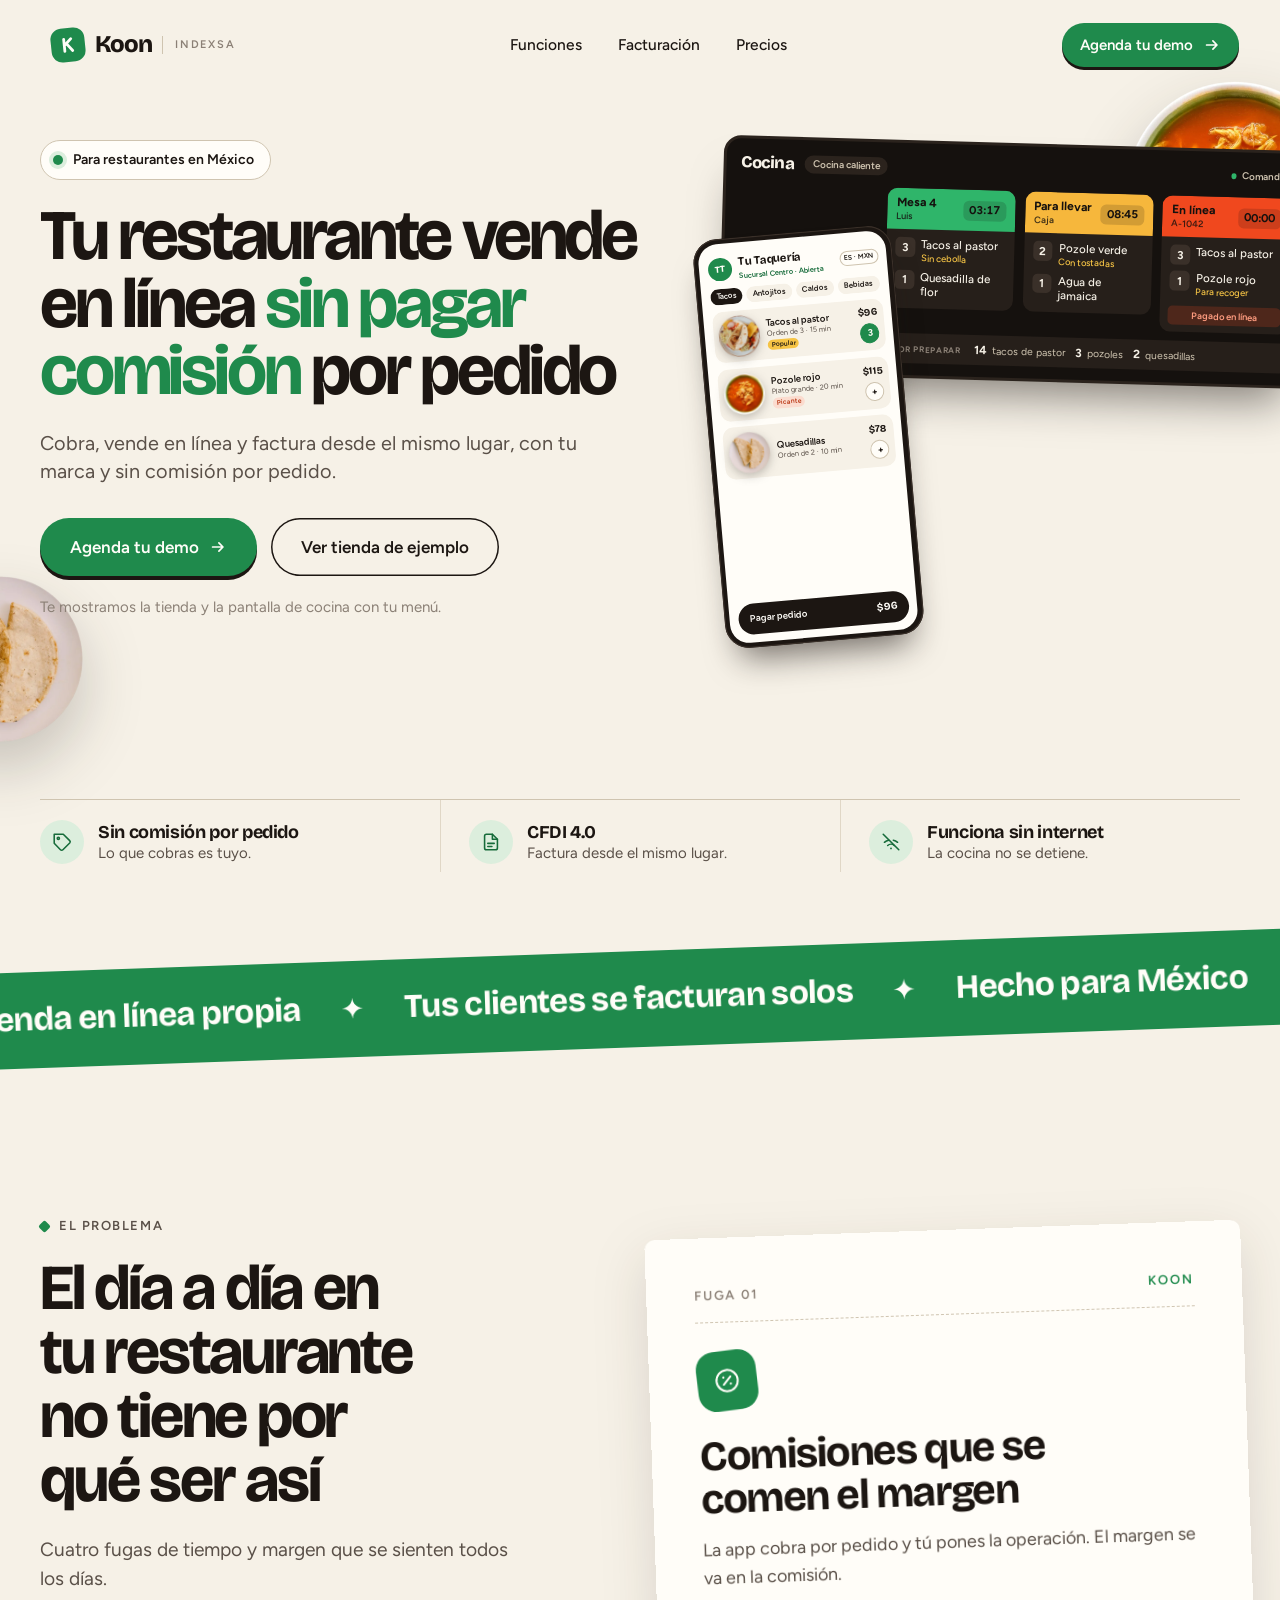
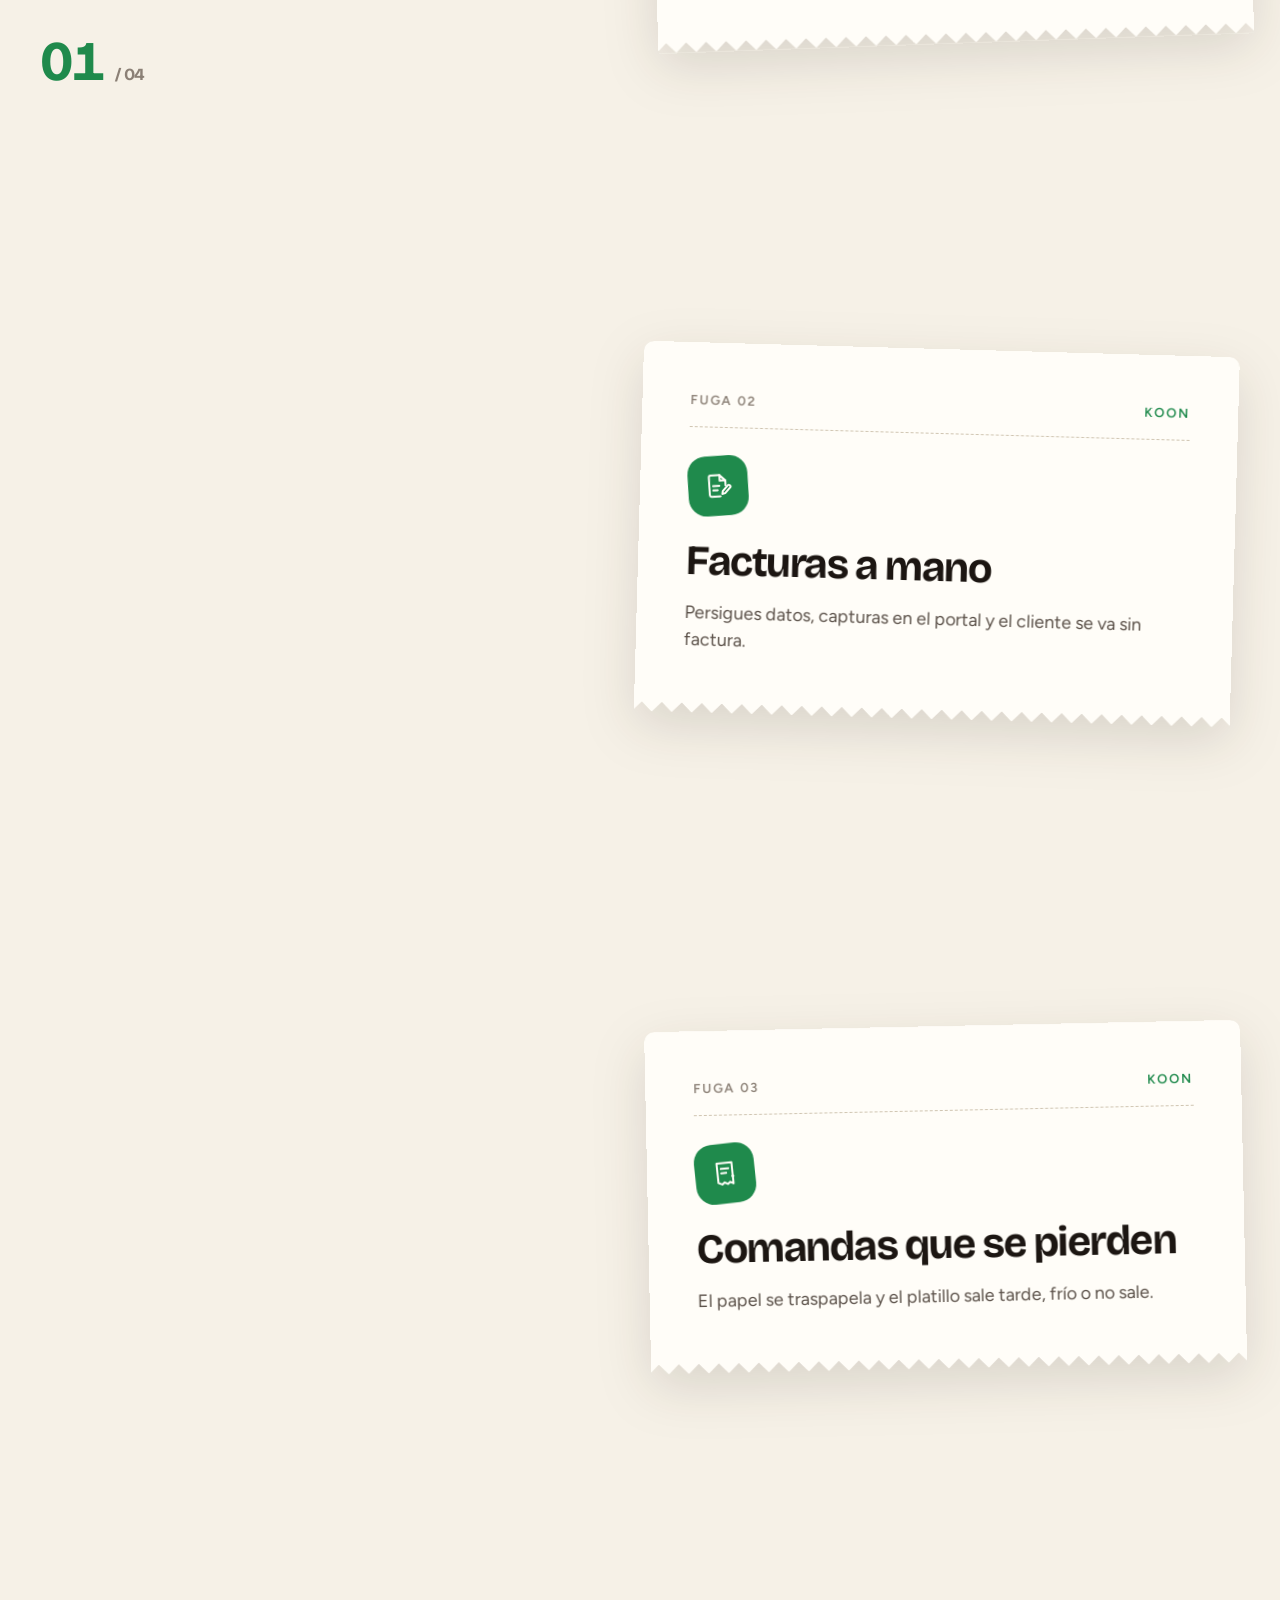
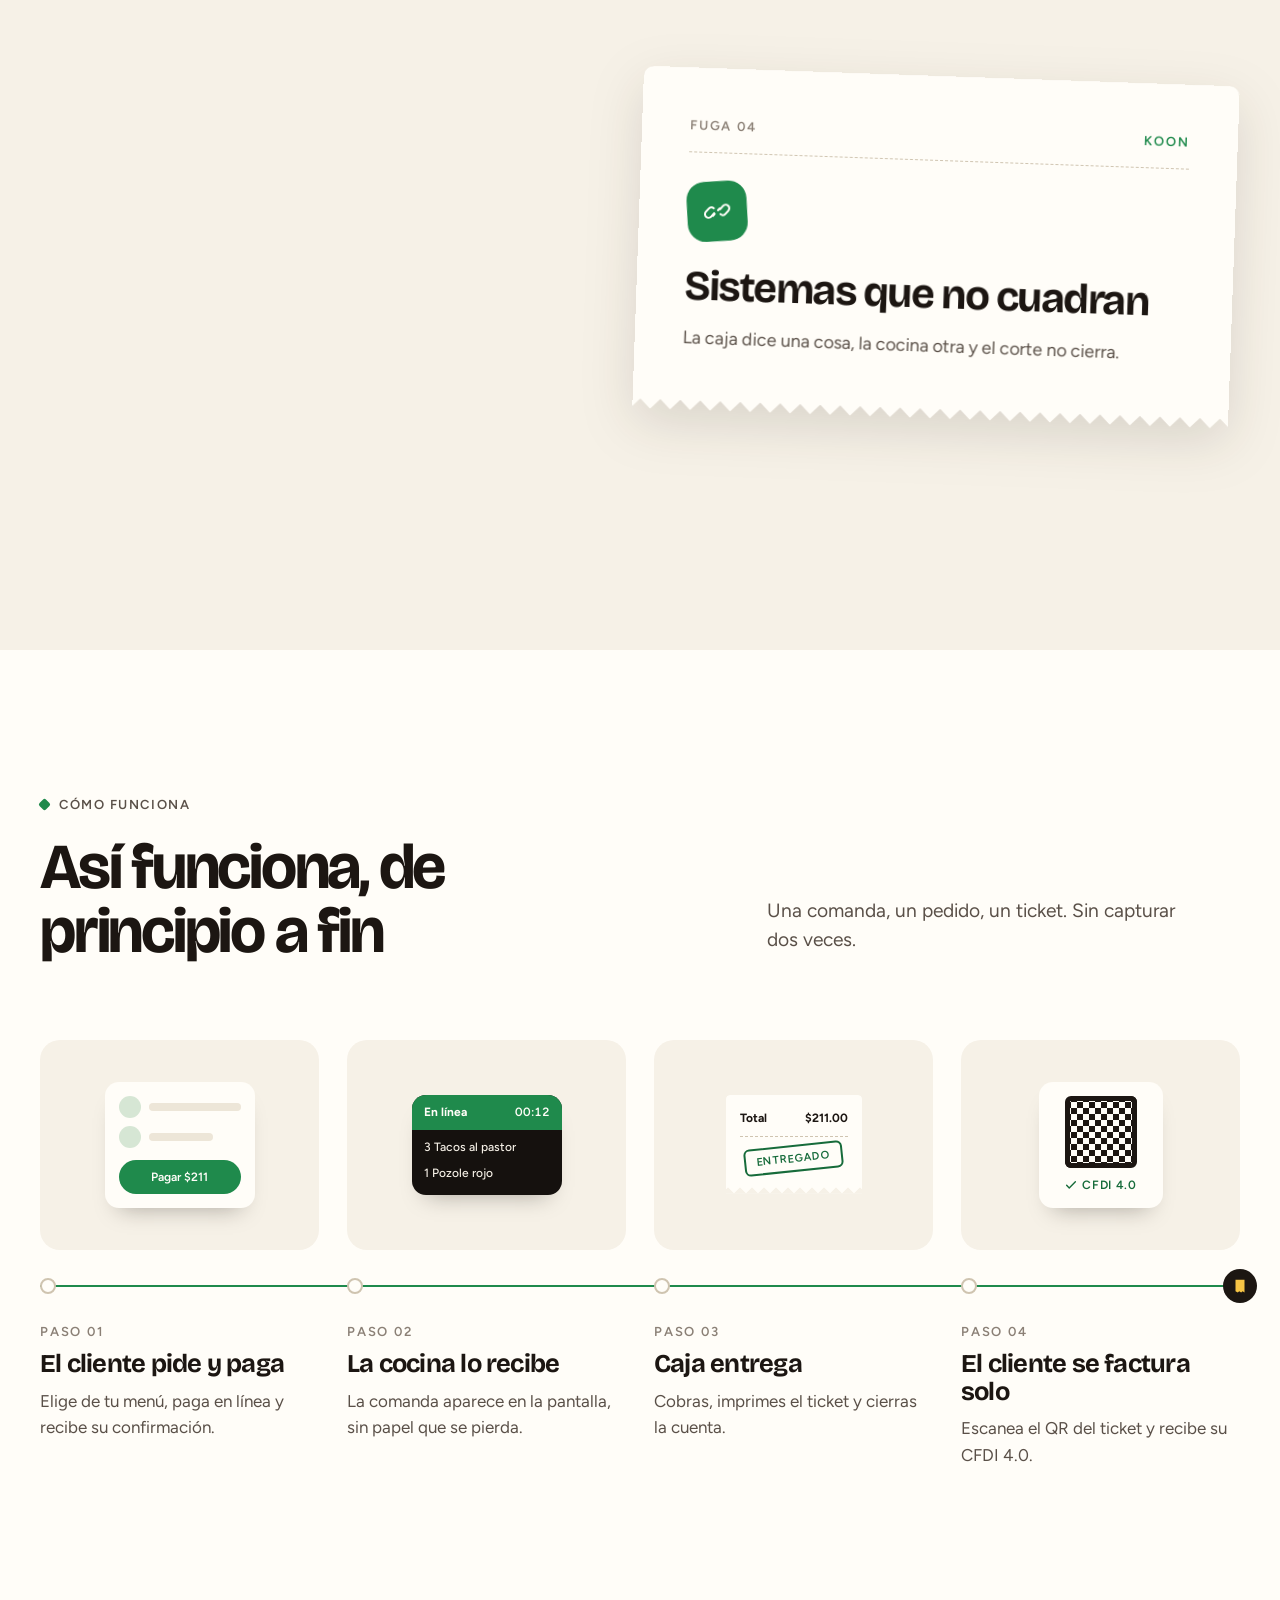
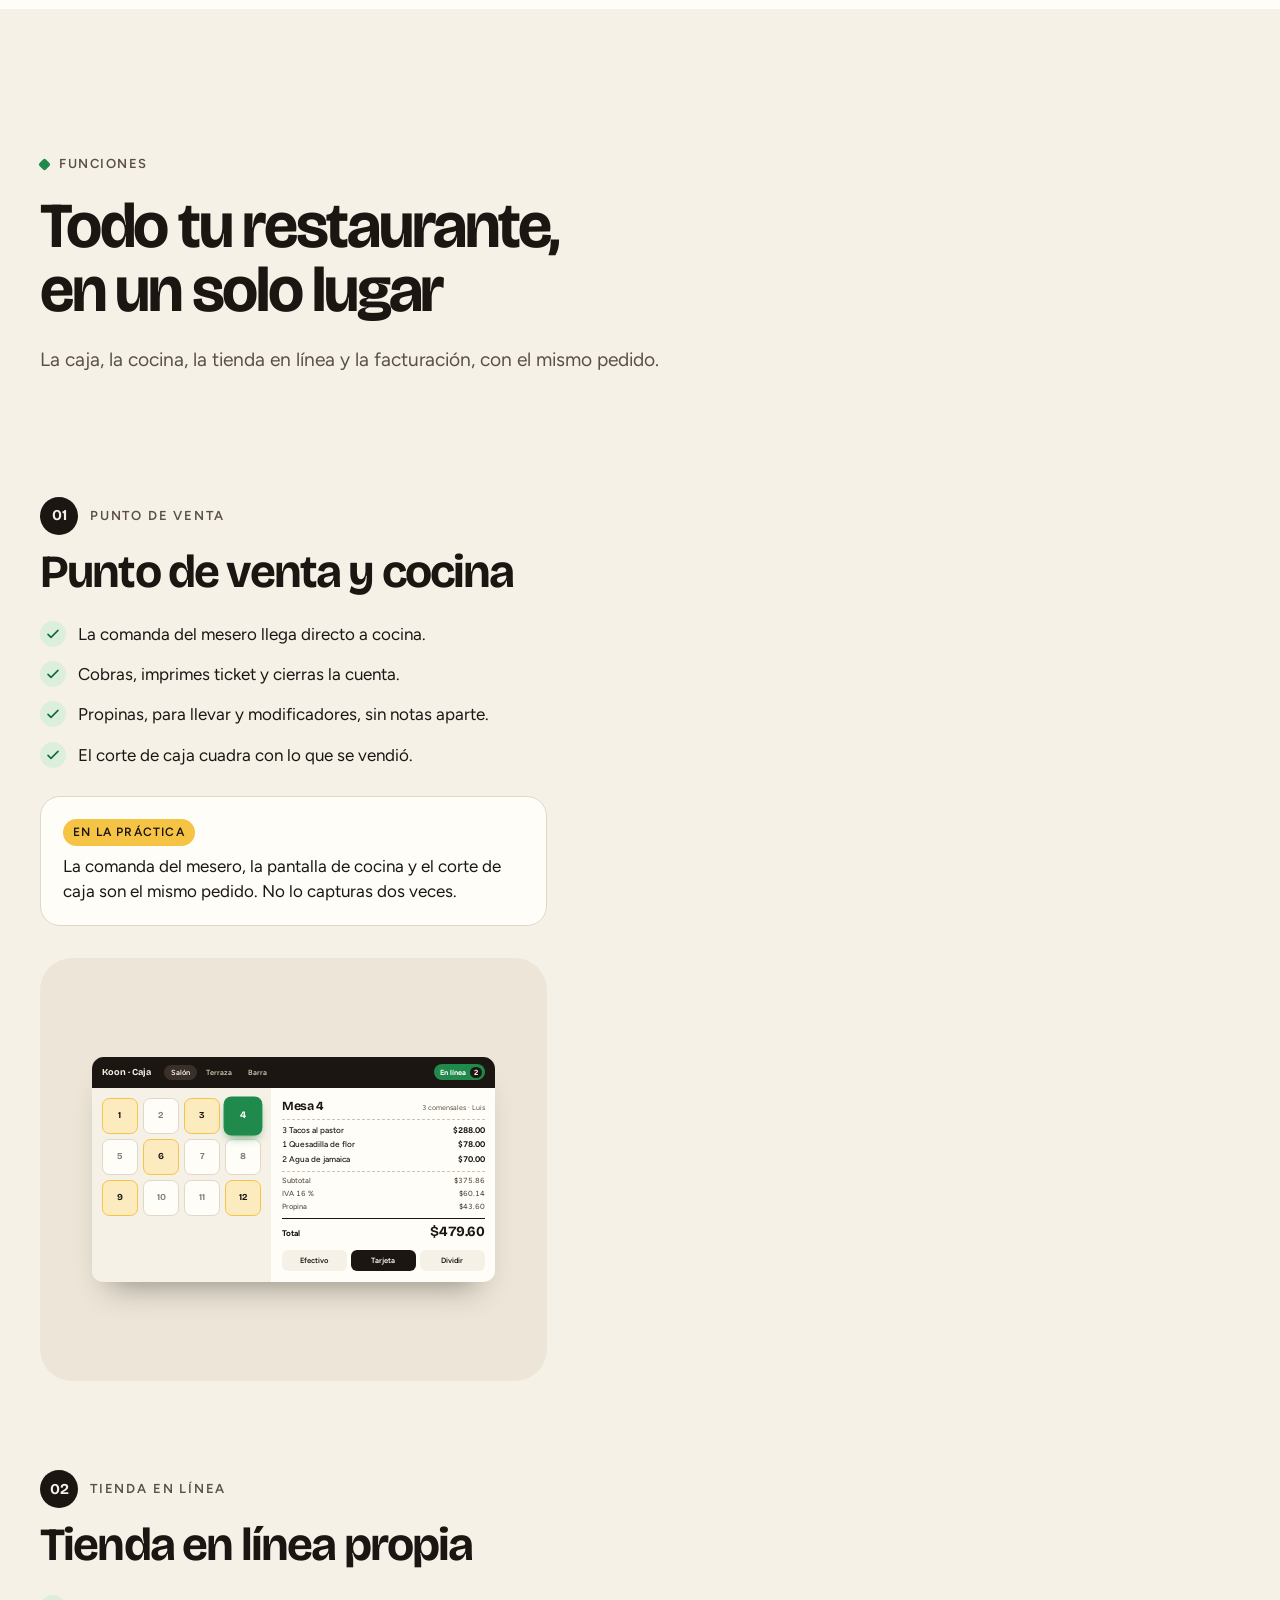
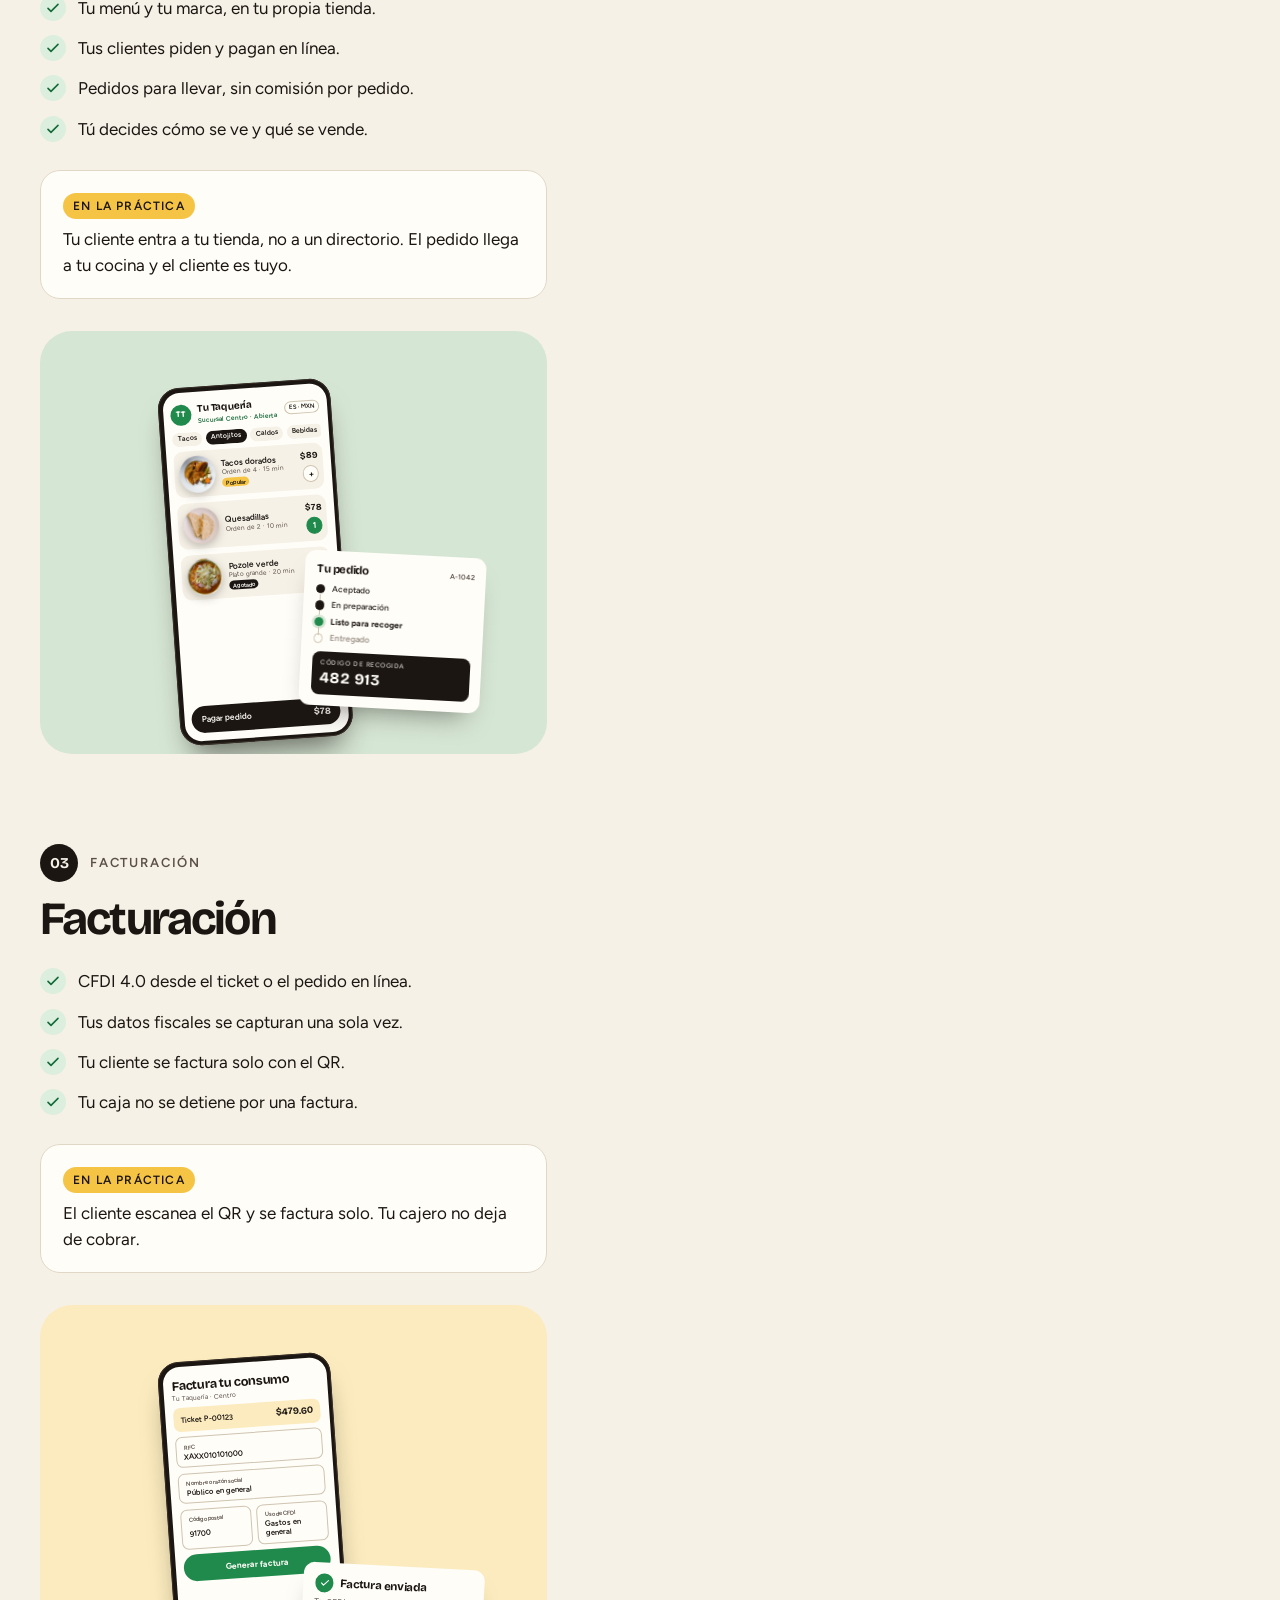
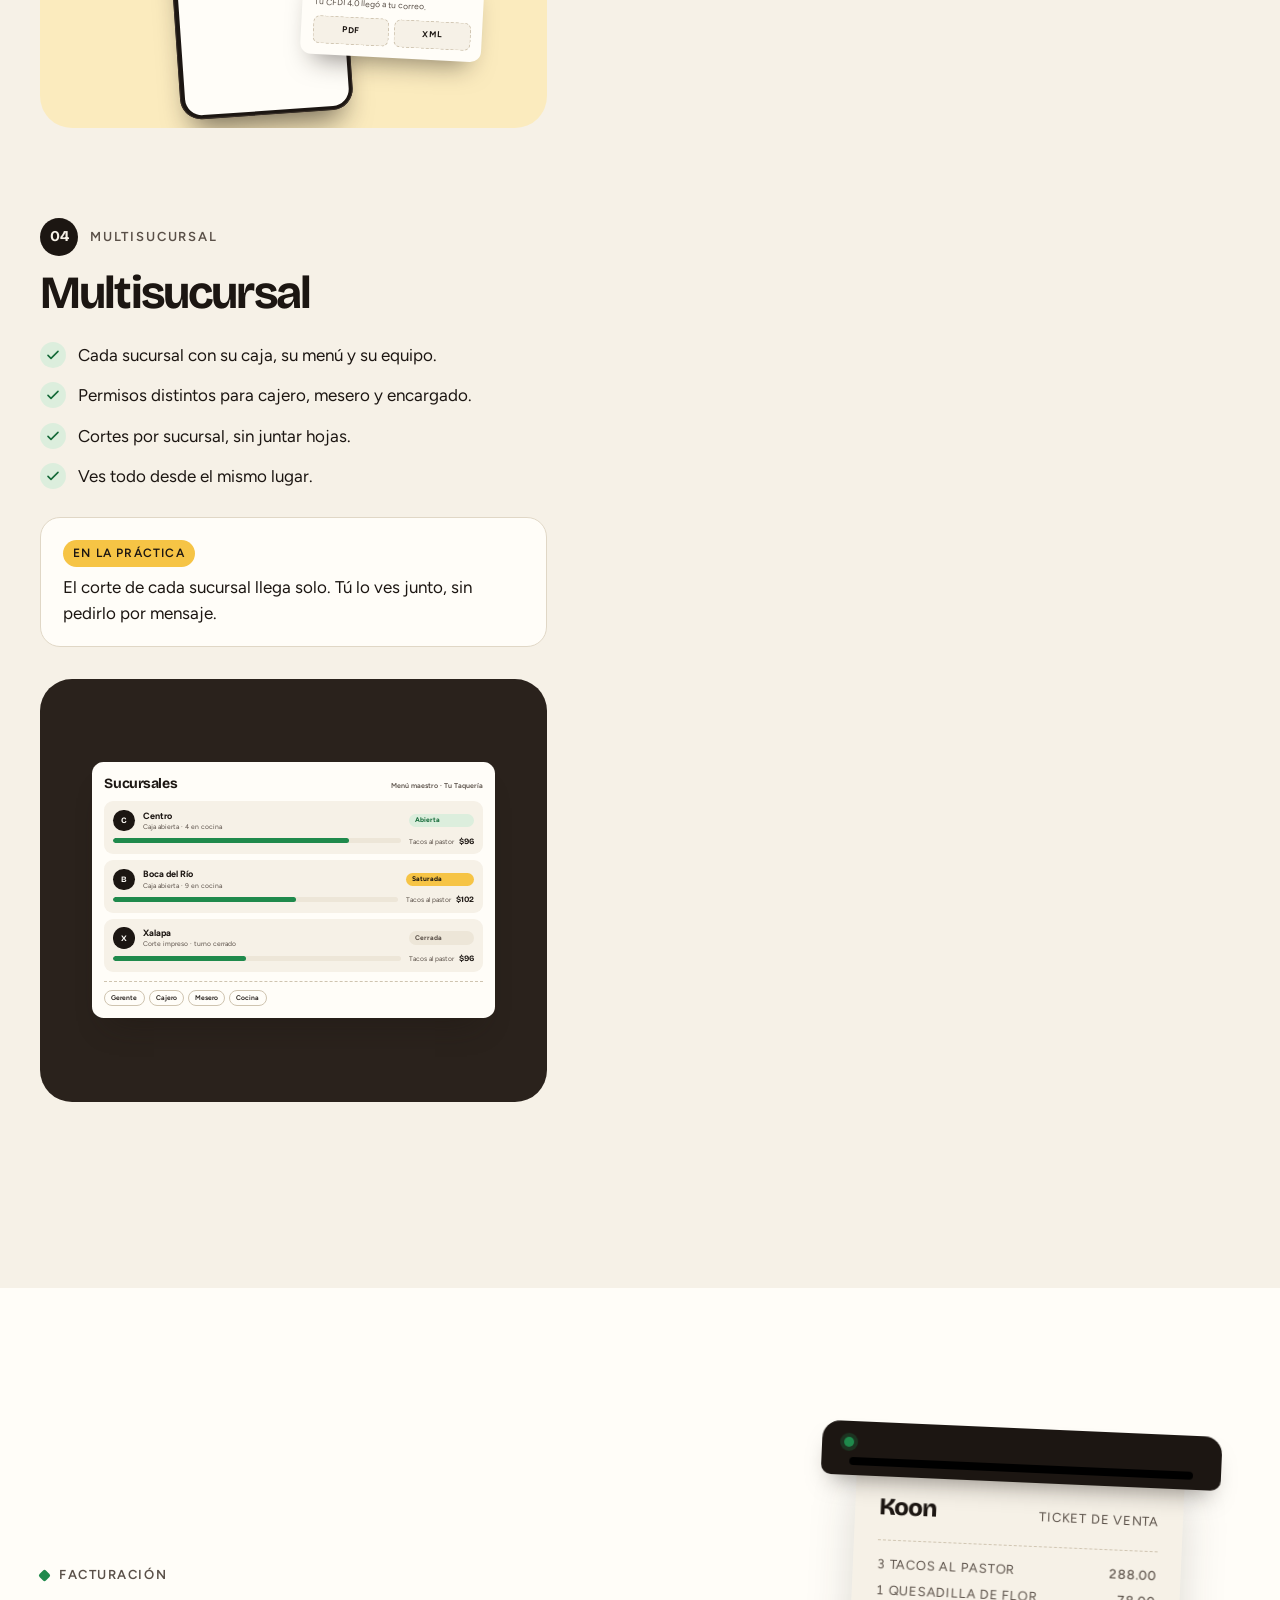
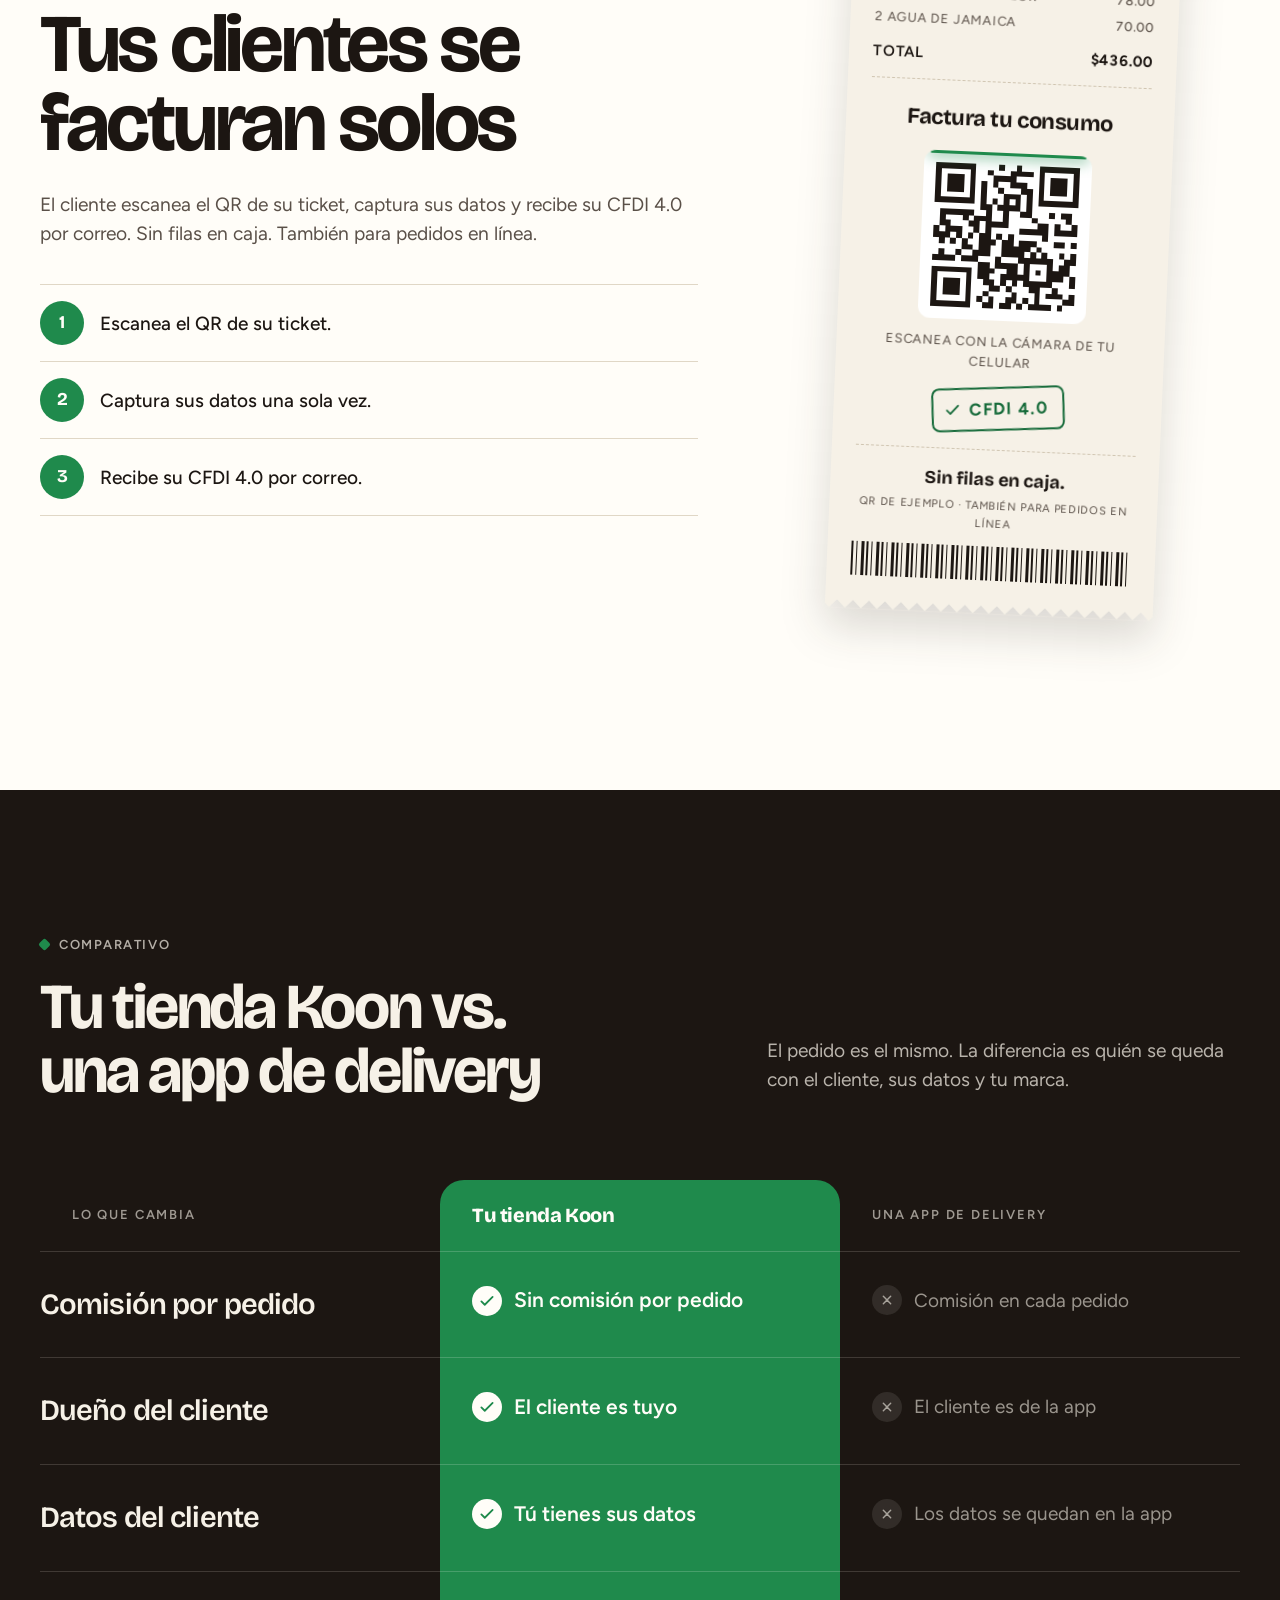
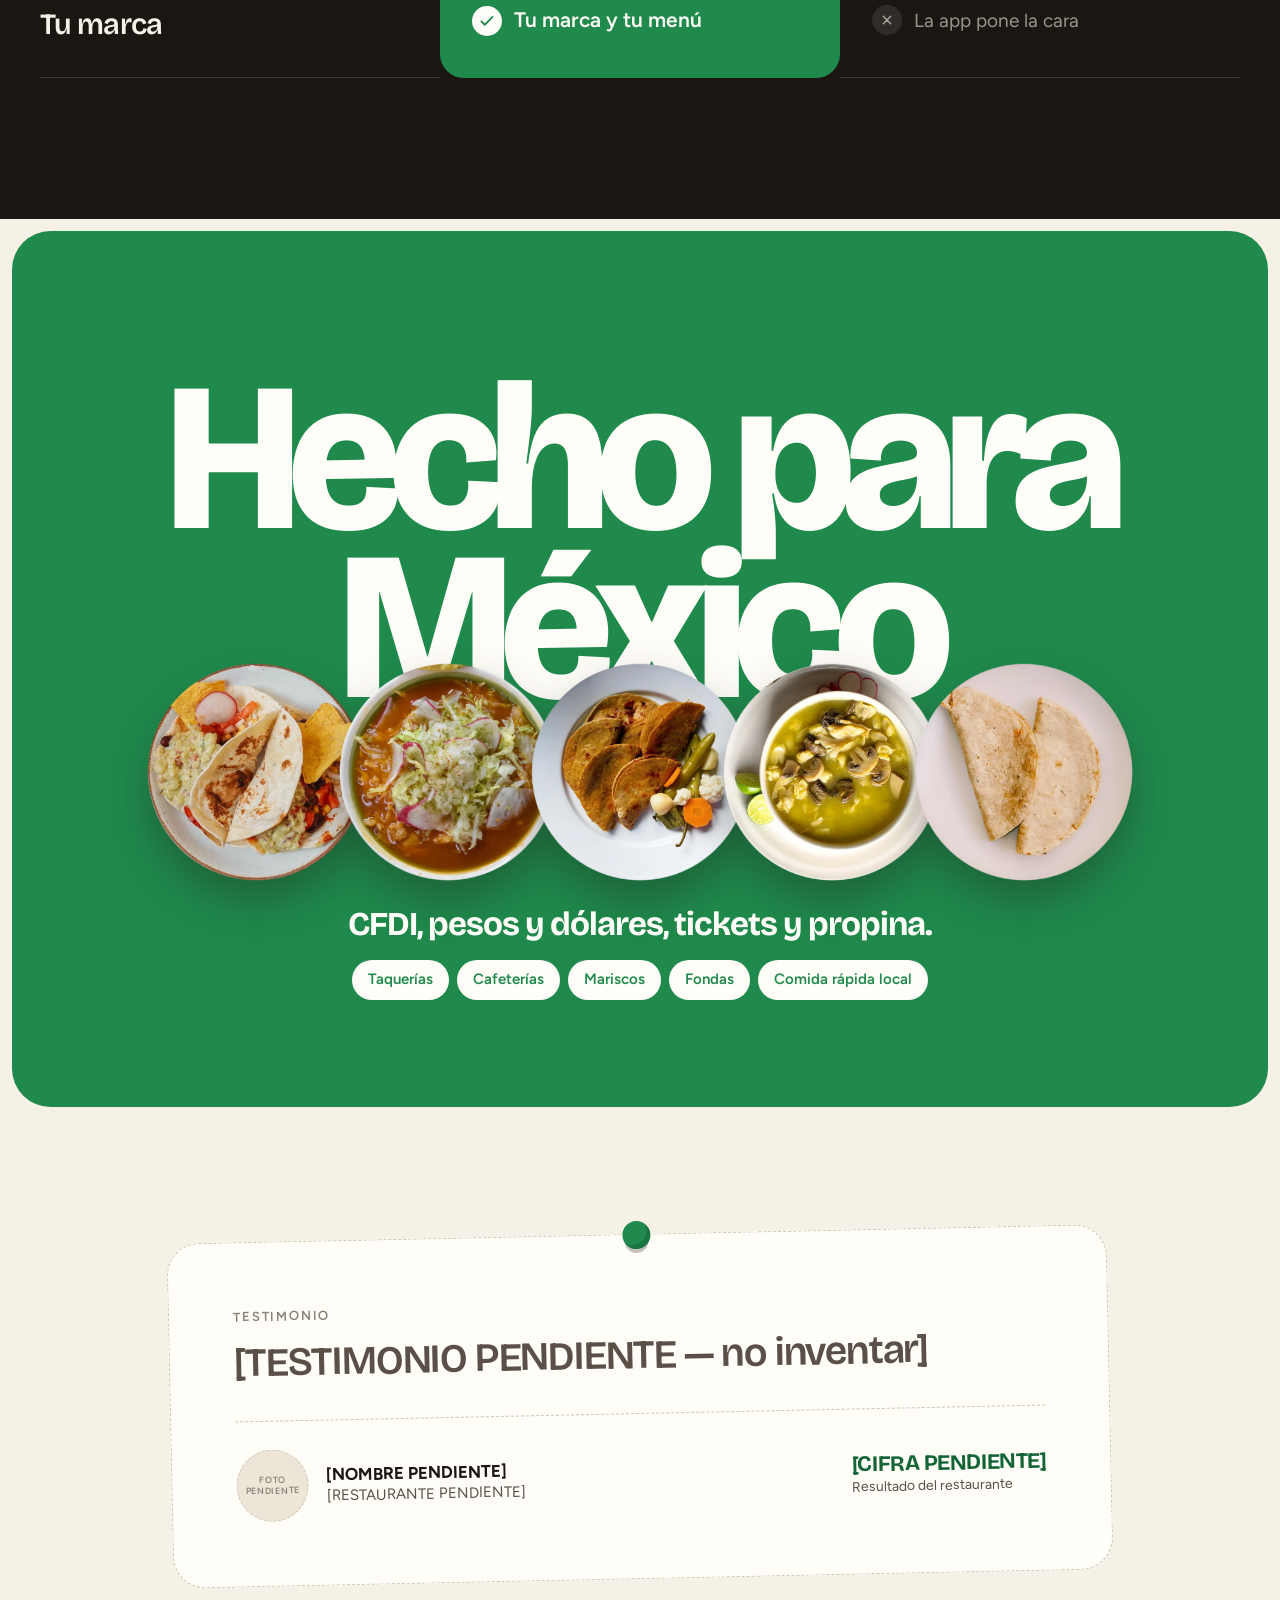
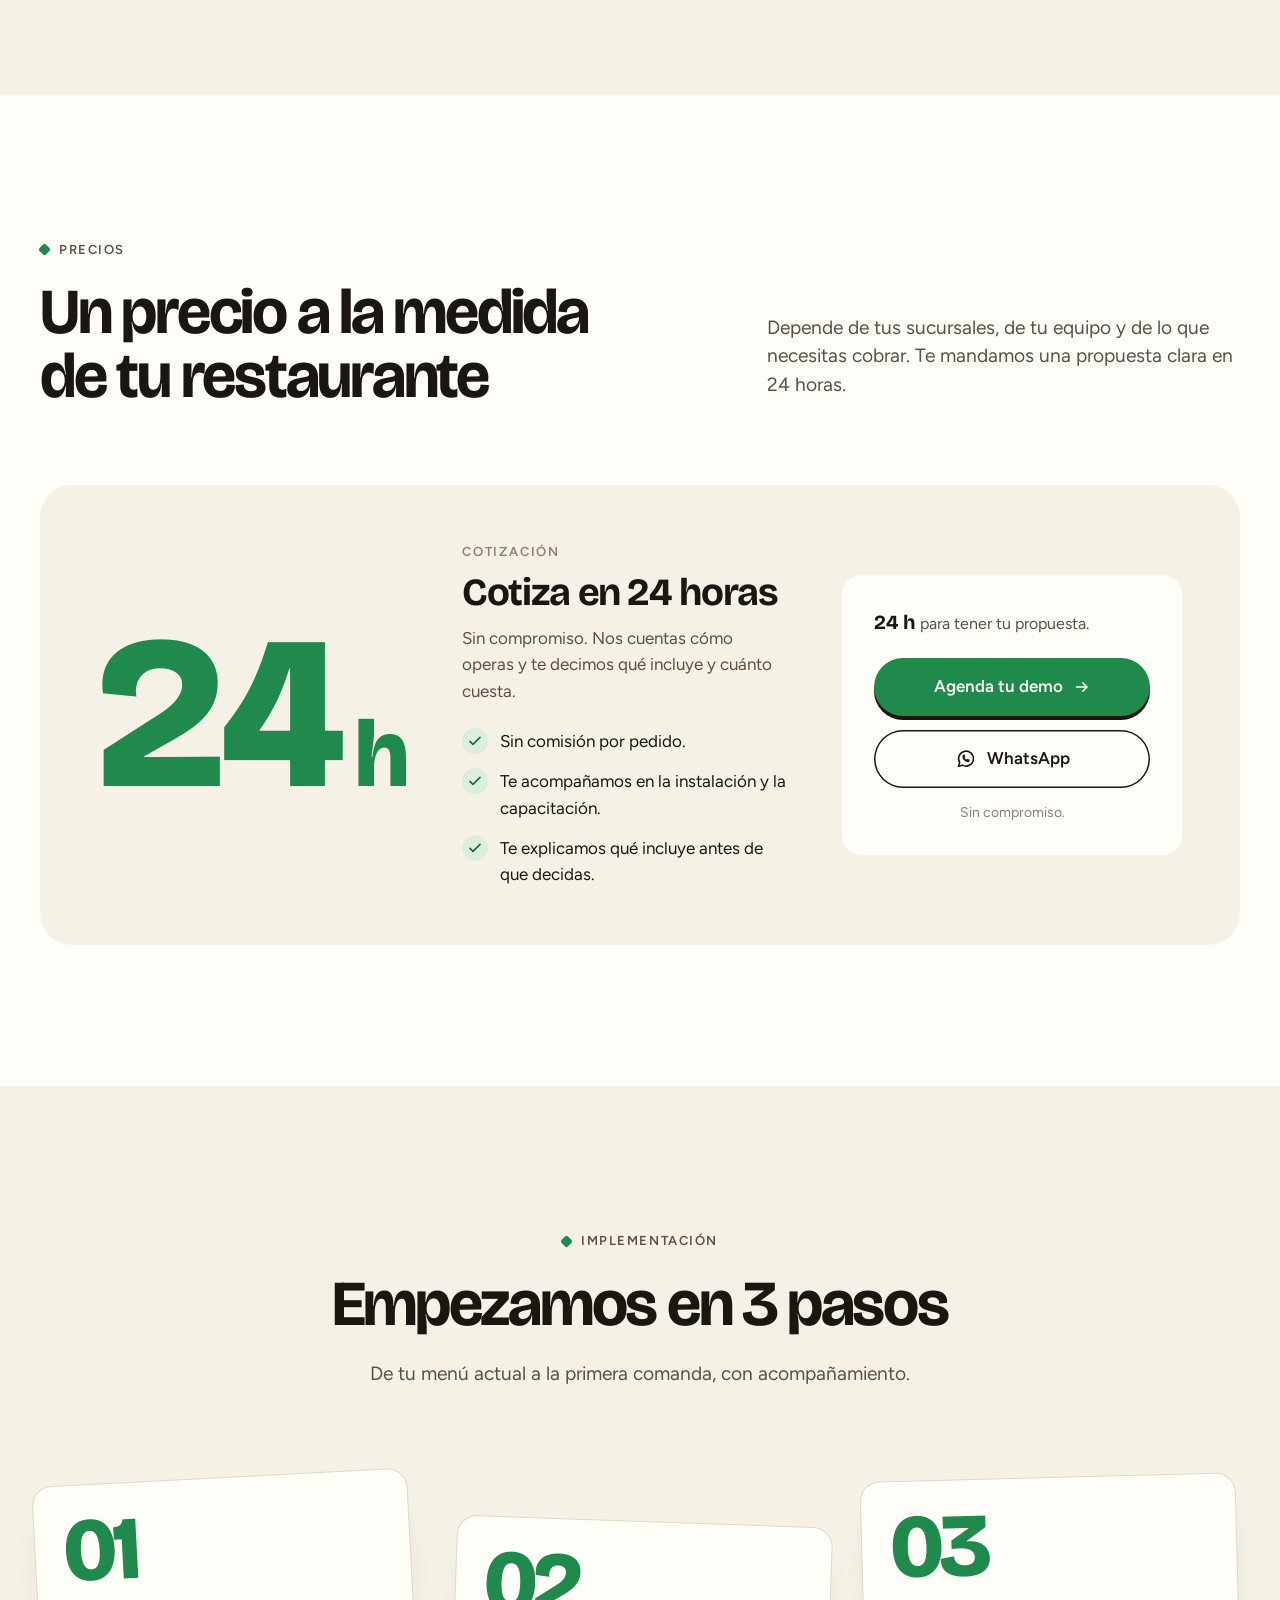
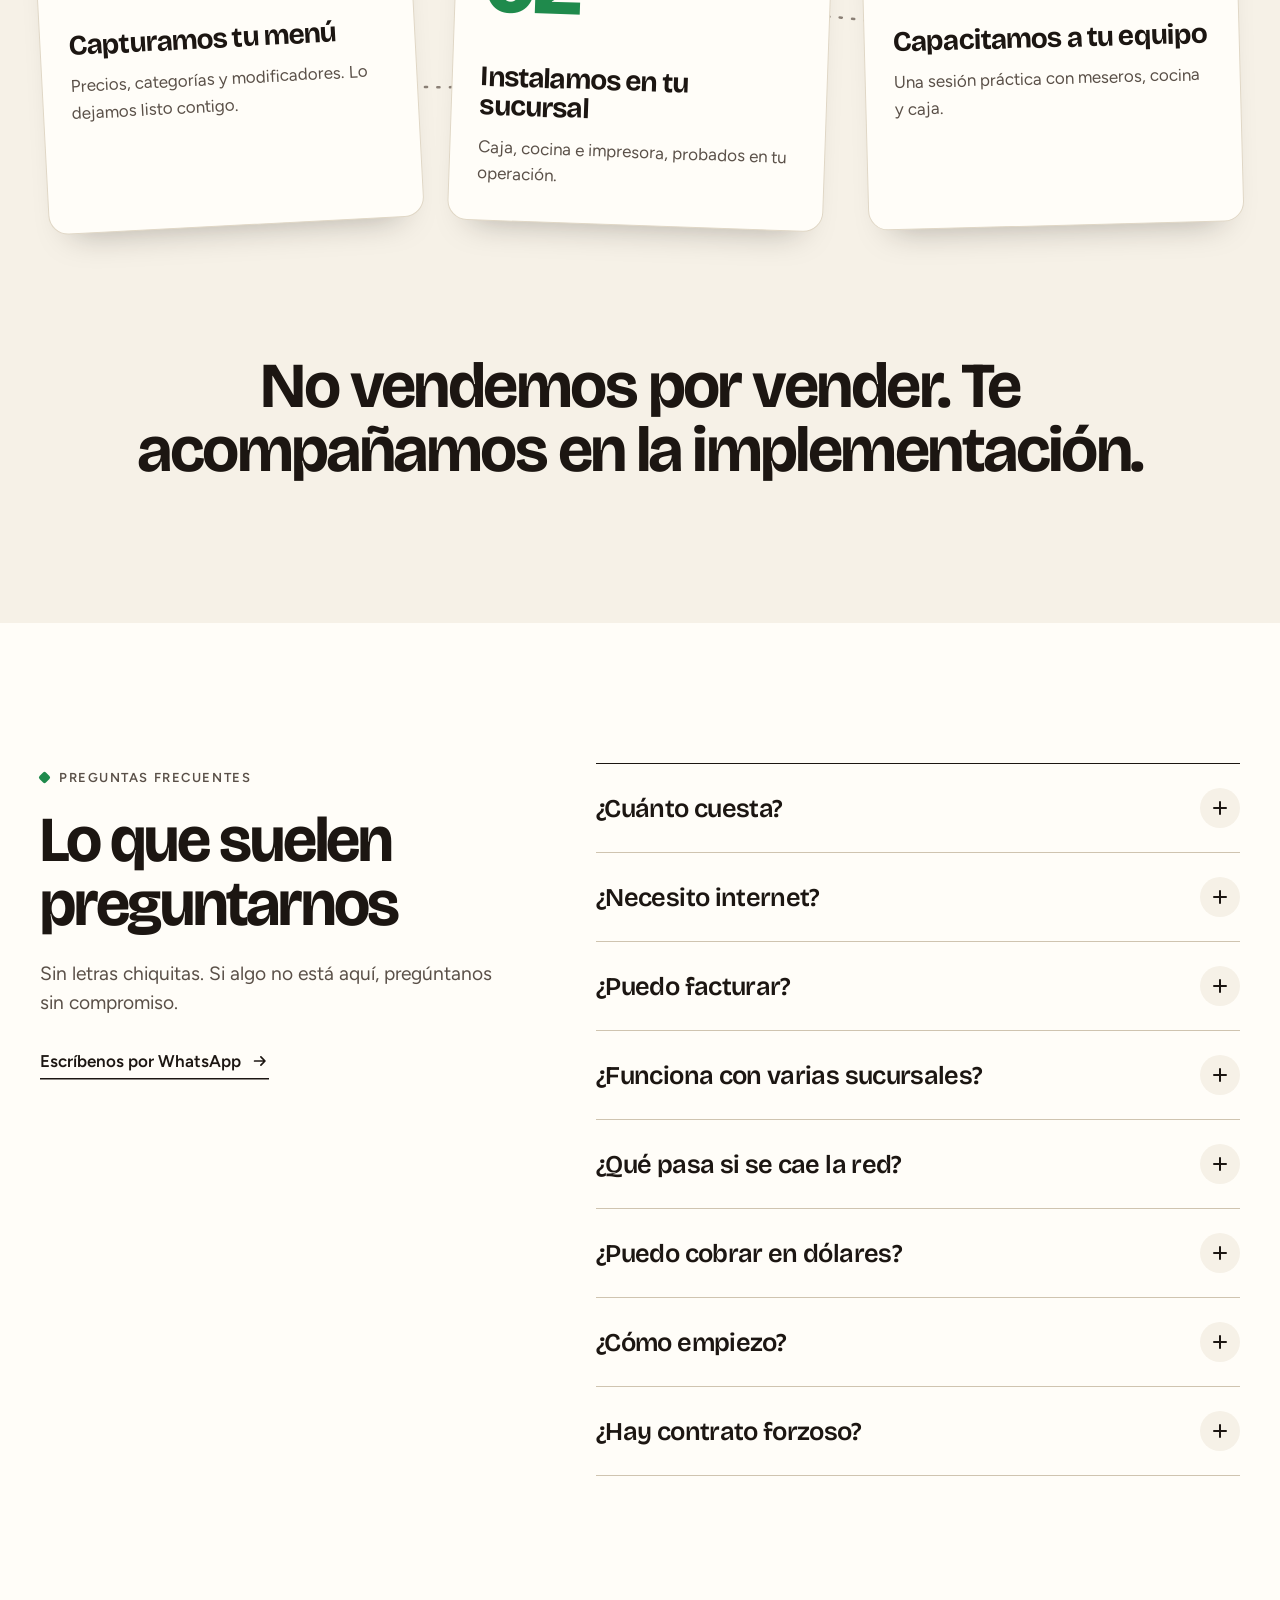
==== commit 518eb59e: "Add main colour playground and switch default to green - Derive every accent tone from a single --ch" ====
--- a/index.html
+++ b/index.html
@@ -6,7 +6,7 @@
   <title>Koon · Caja, tienda en línea y facturación para restaurantes</title>
   <meta name="description" content="Koon es la caja y la tienda en línea de tu restaurante: cobra, vende en línea y factura CFDI 4.0 sin comisión por pedido. Agenda una demo.">
   <meta name="theme-color" content="#F6F1E7">
-  <link rel="icon" href="data:image/svg+xml,%3Csvg xmlns='http://www.w3.org/2000/svg' viewBox='0 0 64 64'%3E%3Crect width='64' height='64' rx='18' fill='%23F0481E'/%3E%3Cpath d='M22 16v32M22 33l19-17M28 28l15 20' fill='none' stroke='%231C1612' stroke-width='7' stroke-linecap='round' stroke-linejoin='round'/%3E%3C/svg%3E">
+  <link rel="icon" href="data:image/svg+xml,%3Csvg xmlns='http://www.w3.org/2000/svg' viewBox='0 0 64 64'%3E%3Crect width='64' height='64' rx='18' fill='%231F8A4C'/%3E%3Cpath d='M22 16v32M22 33l19-17M28 28l15 20' fill='none' stroke='%23FFFDF8' stroke-width='7' stroke-linecap='round' stroke-linejoin='round'/%3E%3C/svg%3E">
 
   <!-- Los estados iniciales de las animaciones solo existen si hay JS -->
   <script>
@@ -1065,5 +1065,7 @@
   <script src="assets/vendor/lenis.min.js" defer></script>
   <script src="script.js" defer></script>
   <script src="motion.js" defer></script>
+  <!-- Selector de color para el cliente: solo aparece con ?colores en la dirección -->
+  <script>if (/[?&]colores(=|&|$)/.test(location.search)) { var s = document.createElement('script'); s.src = 'playground.js'; document.body.appendChild(s); }</script>
 </body>
 </html>
--- a/styles.css
+++ b/styles.css
@@ -1,6 +1,7 @@
 /* ==========================================================================
    KOON · Landing — Fase 5 «La comanda»
-   Sistema: fondo hueso, tinta café, un solo acento chile.
+   Sistema: fondo hueso, tinta café y un solo color principal (--chile, hoy verde #1F8A4C;
+   el nombre de la variable viene de la primera propuesta en naranja).
    Display: Bricolage Grotesque · Texto: Figtree
    Índice
    1. Tokens y base        7. Funciones
@@ -22,9 +23,13 @@
   --tinta-3: #8B8076;
   --linea: #E0D7C6;
   --linea-2: #CFC4B0;
-  --chile: #F0481E;
-  --chile-hondo: #C4360F;
-  --chile-suave: #FBDCCF;
+  /* Color principal. Todo lo demás se deriva de aquí (ver playground.js). */
+  --chile: #1F8A4C;
+  --chile-hondo: color-mix(in oklab, var(--chile) 80%, #000);
+  --chile-suave: color-mix(in oklab, var(--chile) 20%, var(--papel));
+  --chile-vivo: color-mix(in oklab, var(--chile) 88%, #fff);
+  --en-chile: var(--papel);        /* texto e iconos sobre el color principal */
+  --titulo-chile: var(--papel);    /* título gigante sobre el color principal */
   --hierba: #1F8A4C;
   --hierba-hondo: #166B3A;
   --hierba-suave: #DCEEDD;
@@ -79,7 +84,7 @@
 button, input { font: inherit; color: inherit; }
 table { border-collapse: collapse; width: 100%; }
 
-::selection { background: var(--chile); color: var(--tinta); }
+::selection { background: var(--chile); color: var(--en-chile); }
 
 :focus-visible {
   outline: 2.5px solid var(--chile);
@@ -209,10 +214,10 @@
 .btn--block { width: 100%; }
 
 .btn--primary {
-  background: var(--chile); color: var(--tinta);
+  background: var(--chile); color: var(--en-chile);
   box-shadow: 0 4px 0 0 var(--tinta);
 }
-.btn--primary:hover { translate: 0 -2px; box-shadow: 0 6px 0 0 var(--tinta); background: #FF5A2E; }
+.btn--primary:hover { translate: 0 -2px; box-shadow: 0 6px 0 0 var(--tinta); background: var(--chile-vivo); }
 .btn--primary:active { translate: 0 3px; box-shadow: 0 1px 0 0 var(--tinta); transition-duration: .07s; }
 .section--dark .btn--primary, .footer .btn--primary { box-shadow: 0 4px 0 0 #000; }
 
@@ -256,7 +261,7 @@
 .logo__mark {
   display: grid; place-items: center;
   width: 34px; height: 34px; border-radius: 11px;
-  background: var(--chile); color: var(--tinta);
+  background: var(--chile); color: var(--en-chile);
   rotate: -6deg; transition: rotate .4s var(--ease);
 }
 .logo__mark svg { width: 24px; height: 24px; }
@@ -359,7 +364,7 @@
   margin-block: clamp(20px, 4vw, 56px) clamp(8px, 2vw, 24px);
   width: 108vw; margin-left: -4vw;
   rotate: -2deg;
-  background: var(--chile); color: var(--tinta);
+  background: var(--chile); color: var(--en-chile);
   overflow: hidden;
 }
 .ribbon__track { display: flex; width: max-content; will-change: transform; }
@@ -403,7 +408,7 @@
 .pain__no::after { content: "Koon"; color: var(--chile); }
 .pain__icon {
   display: grid; place-items: center; width: 60px; height: 60px; margin-bottom: 24px;
-  border-radius: 18px; background: var(--chile); color: var(--tinta);
+  border-radius: 18px; background: var(--chile); color: var(--en-chile);
   rotate: -5deg;
 }
 .pain__icon svg { width: 30px; height: 30px; }
@@ -524,7 +529,7 @@
 }
 .feat__media[data-feat-media="1"] { --tint: var(--chile-suave); }
 .feat__media[data-feat-media="2"] { --tint: var(--maiz-suave); }
-.feat__media[data-feat-media="3"] { --tint: var(--hierba-suave); }
+.feat__media[data-feat-media="3"] { --tint: var(--cafe-2); }
 @media (min-width: 600px) { .feat__media { aspect-ratio: 6 / 5; } }
 
 .feats__stage { display: none; }
@@ -548,7 +553,7 @@
   }
   .feats.is-staged .feats__stage[data-active="1"] { background: var(--chile-suave); }
   .feats.is-staged .feats__stage[data-active="2"] { background: var(--maiz-suave); }
-  .feats.is-staged .feats__stage[data-active="3"] { background: var(--hierba-suave); }
+  .feats.is-staged .feats__stage[data-active="3"] { background: var(--cafe-2); }
 
   .feats__stage .feat__media {
     position: absolute; inset: 0; aspect-ratio: auto;
@@ -575,7 +580,7 @@
 }
 .inv-steps b {
   display: grid; place-items: center; width: 44px; height: 44px; border-radius: 50%;
-  background: var(--chile); color: var(--tinta);
+  background: var(--chile); color: var(--en-chile);
   font-family: var(--display); font-size: 1.125rem;
 }
 
@@ -616,7 +621,7 @@
 .qr span.is-on { background: var(--tinta); }
 .ticket__scan {
   position: absolute; left: 6px; right: 6px; top: 0; height: 3px; border-radius: 3px;
-  background: var(--chile); box-shadow: 0 0 14px 3px rgba(240, 72, 30, .55);
+  background: var(--chile); box-shadow: 0 0 14px 3px color-mix(in srgb, var(--chile) 55%, transparent);
   animation: scan 2.6s var(--ease-io) infinite alternate;
 }
 @keyframes scan { from { translate: 0 10px; } to { translate: 0 176px; } }
@@ -649,7 +654,7 @@
   color: rgba(246, 241, 231, .6);
 }
 .vs thead th.vs__koon {
-  color: var(--tinta); background: var(--chile); border-radius: 24px 24px 0 0;
+  color: var(--en-chile); background: var(--chile); border-radius: 24px 24px 0 0;
   font-family: var(--display); font-size: 1.25rem; letter-spacing: -.02em; text-transform: none; font-weight: 800;
 }
 .vs tbody th {
@@ -657,11 +662,11 @@
   border-top: 1px solid rgba(246, 241, 231, .16); padding-left: 0;
 }
 .vs tbody td { border-top: 1px solid rgba(246, 241, 231, .16); font-size: 1.1875rem; }
-.vs tbody td.vs__koon { background: var(--chile); color: var(--tinta); border-top-color: rgba(28, 22, 18, .18); font-weight: 600; font-size: 1.3125rem; }
+.vs tbody td.vs__koon { background: var(--chile); color: var(--en-chile); border-top-color: color-mix(in srgb, var(--en-chile) 18%, transparent); font-weight: 600; font-size: 1.3125rem; }
 .vs tbody tr:last-child td.vs__koon { border-radius: 0 0 24px 24px; }
 .vs tbody tr:last-child th, .vs tbody tr:last-child td:not(.vs__koon) { border-bottom: 1px solid rgba(246, 241, 231, .16); }
 .yes, .no { display: inline-flex; align-items: center; gap: 12px; }
-.yes svg { flex: none; width: 30px; height: 30px; padding: 6px; border-radius: 50%; background: var(--tinta); color: var(--maiz); }
+.yes svg { flex: none; width: 30px; height: 30px; padding: 6px; border-radius: 50%; background: var(--en-chile); color: var(--chile); }
 .no { color: rgba(246, 241, 231, .58); }
 .no svg { flex: none; width: 30px; height: 30px; padding: 7px; border-radius: 50%; background: rgba(246, 241, 231, .1); color: rgba(246, 241, 231, .6); }
 
@@ -688,13 +693,13 @@
   min-height: min(880px, 100svh - 24px);
   padding: clamp(72px, 10vh, 120px) var(--gut) clamp(36px, 6vh, 64px);
   border-radius: clamp(24px, 3vw, 44px);
-  background: var(--chile); color: var(--tinta);
+  background: var(--chile); color: var(--en-chile);
   text-align: center;
 }
 .mx__title {
   font-family: var(--display); font-weight: 800;
   font-size: clamp(4rem, 16.5vw, 15.5rem);
-  line-height: .8; letter-spacing: -.06em; color: var(--papel);
+  line-height: .8; letter-spacing: -.06em; color: var(--titulo-chile);
   font-variation-settings: "opsz" 96;
 }
 .mx__title span { display: block; will-change: transform; }
@@ -714,7 +719,7 @@
 .mx__tags { display: flex; flex-wrap: wrap; justify-content: center; gap: 8px; }
 .mx__tags li {
   padding: 8px 16px; border-radius: 999px;
-  background: var(--tinta); color: var(--hueso); font-weight: 600; font-size: .9375rem;
+  background: var(--en-chile); color: var(--chile); font-weight: 600; font-size: .9375rem;
 }
 .motion .mx { height: 200vh; }
 @media (min-width: 860px) { .motion .mx { height: 240vh; } }
@@ -832,7 +837,7 @@
   background: currentColor; translate: -50% -50%; transition: rotate .45s var(--ease);
 }
 .faq__icon::after { rotate: 90deg; }
-.faq__item.is-open .faq__icon { background: var(--chile); color: var(--tinta); rotate: 180deg; }
+.faq__item.is-open .faq__icon { background: var(--chile); color: var(--en-chile); rotate: 180deg; }
 .faq__item.is-open .faq__icon::after { rotate: 0deg; }
 .faq__panel { display: grid; grid-template-rows: 0fr; transition: grid-template-rows .5s var(--ease); }
 .faq__item.is-open .faq__panel { grid-template-rows: 1fr; }
--- a/mockups.css
+++ b/mockups.css
@@ -35,7 +35,8 @@
 .kds__grid { display: grid; grid-template-columns: repeat(3, 1fr); gap: .8em; align-items: start; }
 .kcard { --c: #2FB56A; border-radius: .9em; background: #261F1A; overflow: hidden; }
 .kcard--warn { --c: #F6B73C; }
-.kcard--new { --c: var(--chile); }
+/* Colores de estado del propio producto: no siguen al color de marca */
+.kcard--new { --c: #F0481E; }
 .kcard header { display: grid; grid-template-columns: 1fr auto; gap: 0 .5em; padding: .65em .8em; background: var(--c); color: #15110E; }
 .kcard header b { font-weight: 700; font-size: 1.05em; }
 .kcard header span { grid-row: 2; font-size: .82em; font-weight: 600; opacity: .8; }
@@ -44,7 +45,7 @@
 .kcard li { display: grid; grid-template-columns: 1.7em 1fr; gap: .55em; align-items: start; font-weight: 500; }
 .kcard li i { display: grid; place-items: center; height: 1.7em; border-radius: .45em; background: #3A3029; font-style: normal; font-weight: 700; }
 .kcard li small { display: block; font-size: .82em; color: var(--maiz); }
-.kcard__paid { margin: 0 .8em .8em; padding: .35em .6em; border-radius: .5em; background: rgba(240, 72, 30, .18); color: #FF9D80; font-size: .82em; font-weight: 600; text-align: center; }
+.kcard__paid { margin: 0 .8em .8em; padding: .35em .6em; border-radius: .5em; background: rgba(240, 72, 30, .2); color: #FF9D80; font-size: .82em; font-weight: 600; text-align: center; }
 .kds__foot { display: flex; flex-wrap: wrap; align-items: baseline; gap: .15em .5em; margin-top: .9em; padding: .7em .9em; border-radius: .8em; background: #261F1A; font-size: .9em; color: #CFC4B0; }
 .kds__foot span { margin-right: .4em; font-weight: 700; text-transform: uppercase; letter-spacing: .08em; font-size: .8em; color: #8B8076; }
 .kds__foot b { color: #F6F1E7; font-size: 1.15em; margin-left: .4em; }
@@ -58,7 +59,7 @@
 .phone__screen { position: relative; height: 100%; border-radius: 2em; background: var(--papel); overflow: hidden; }
 .store { position: relative; height: 100%; display: flex; flex-direction: column; gap: .7em; padding: 1.3em .9em .9em; color: var(--tinta); line-height: 1.2; }
 .store__top { display: grid; grid-template-columns: auto 1fr auto; align-items: center; gap: .7em; }
-.store__logo { display: grid; place-items: center; width: 2.6em; height: 2.6em; border-radius: 50%; background: var(--chile); font-family: var(--display); font-weight: 800; font-size: .95em; }
+.store__logo { display: grid; place-items: center; width: 2.6em; height: 2.6em; border-radius: 50%; background: var(--chile); color: var(--en-chile); font-family: var(--display); font-weight: 800; font-size: .95em; }
 .store__name b { display: block; font-family: var(--display); font-weight: 700; font-size: 1.2em; letter-spacing: -.02em; }
 .store__name small { font-size: .78em; color: var(--hierba-hondo); font-weight: 600; }
 .store__lang { padding: .3em .6em; border-radius: 99em; border: .08em solid var(--linea-2); font-size: .72em; font-weight: 600; }
@@ -71,11 +72,11 @@
 .store__txt b { font-weight: 600; font-size: 1em; }
 .store__txt small { font-size: .78em; color: var(--tinta-2); }
 .tag { justify-self: start; padding: .15em .55em; border-radius: 99em; background: var(--maiz); font-style: normal; font-size: .7em; font-weight: 600; }
-.tag--hot { background: var(--chile-suave); color: var(--chile-hondo); }
+.tag--hot { background: #FBDCCF; color: #B8330F; }
 .tag--sold { background: var(--tinta); color: var(--papel); }
 .store__price { font-family: var(--display); font-weight: 700; font-size: 1.05em; }
 .store__add { display: grid; place-items: center; width: 2em; height: 2em; border-radius: 50%; background: var(--papel); border: .1em solid var(--linea-2); font-weight: 700; justify-self: end; transition: background-color .3s, scale .3s var(--ease); }
-.store__add.is-added { background: var(--chile); border-color: var(--chile); }
+.store__add.is-added { background: var(--chile); border-color: var(--chile); color: var(--en-chile); }
 .store__add.is-off { opacity: .35; }
 .store__add.is-tap { scale: 1.35; }
 .store__cart { margin-top: auto; display: flex; justify-content: space-between; align-items: center; padding: .95em 1.2em; border-radius: 99em; background: var(--tinta); color: var(--papel); font-weight: 600; transition: scale .25s var(--ease), background-color .25s; }
@@ -109,7 +110,7 @@
 }
 .motion .hero__art:not([data-step="3"]) .kcard--new { opacity: 0; scale: .7; translate: 0 1em; }
 .motion .kcard--new { transition: opacity .4s, scale .7s var(--ease-out), translate .7s var(--ease-out); transform-origin: 50% 0; }
-.motion .hero__art[data-step="1"] .store__cart { scale: .96; background: var(--chile); color: var(--tinta); }
+.motion .hero__art[data-step="1"] .store__cart { scale: .96; background: var(--chile); color: var(--en-chile); }
 .motion .hero__art[data-step="2"] .store__done,
 .motion .hero__art[data-step="3"] .store__done { opacity: 1; visibility: visible; transition-delay: 0s; }
 .motion .hero__art[data-step="2"] .store__tick,
@@ -128,9 +129,9 @@
 .mini__row i { width: 22px; height: 22px; border-radius: 50%; background: var(--chile-suave); }
 .mini__row b { height: 8px; border-radius: 4px; background: var(--hueso-2); }
 .mini__row:nth-child(2) b { width: 70%; }
-.mini__btn { margin-top: 4px; padding: 8px; border-radius: 99px; background: var(--chile); text-align: center; }
+.mini__btn { margin-top: 4px; padding: 8px; border-radius: 99px; background: var(--chile); color: var(--en-chile); text-align: center; }
 .mini--kds { background: #15110E; color: var(--hueso); padding: 0; overflow: hidden; }
-.mini__head { display: flex; justify-content: space-between; padding: 8px 12px; background: var(--chile); color: var(--tinta); }
+.mini__head { display: flex; justify-content: space-between; padding: 8px 12px; background: var(--chile); color: var(--en-chile); }
 .mini__head em { font-style: normal; font-variant-numeric: tabular-nums; }
 .mini--kds .mini__li { padding: 0 12px; font-weight: 500; }
 .mini--kds .mini__li:last-child { padding-bottom: 12px; }
@@ -153,13 +154,13 @@
 .pos__tabs { display: flex; gap: .3em; margin-left: .6em; }
 .pos__tabs i { padding: .35em .9em; border-radius: 99em; font-style: normal; font-weight: 600; font-size: .9em; color: #CFC4B0; }
 .pos__tabs .is-on { background: #3A3029; color: var(--hueso); }
-.pos__online { margin-left: auto; padding: .35em .5em .35em .9em; border-radius: 99em; background: var(--chile); color: var(--tinta); font-weight: 700; font-size: .9em; }
+.pos__online { margin-left: auto; padding: .35em .5em .35em .9em; border-radius: 99em; background: var(--chile); color: var(--en-chile); font-weight: 700; font-size: .9em; }
 .pos__online b { display: inline-grid; place-items: center; width: 1.5em; height: 1.5em; margin-left: .3em; border-radius: 50%; background: var(--tinta); color: var(--papel); }
 .pos__body { display: grid; grid-template-columns: 4fr 5fr; }
 .pos__tables { display: grid; grid-template-columns: repeat(4, 1fr); gap: .6em; align-content: start; padding: 1.2em; background: var(--hueso); }
 .t { display: grid; place-items: center; aspect-ratio: 1; border-radius: .8em; background: var(--papel); border: .1em solid var(--linea); font-family: var(--display); font-weight: 700; font-size: 1.1em; color: var(--tinta-3); }
 .t.is-busy { background: var(--maiz-suave); border-color: var(--maiz); color: var(--tinta); }
-.t.is-sel { background: var(--chile); border-color: var(--chile); color: var(--tinta); scale: 1.08; box-shadow: 0 .5em 1em -.4em rgba(240, 72, 30, .8); }
+.t.is-sel { background: var(--chile); border-color: var(--chile); color: var(--en-chile); scale: 1.08; box-shadow: 0 .5em 1em -.4em color-mix(in srgb, var(--chile) 80%, transparent); }
 .pos__check { padding: 1.2em 1.3em 1.3em; display: grid; gap: .45em; font-variant-numeric: tabular-nums; }
 .pos__check-head { display: flex; align-items: baseline; justify-content: space-between; padding-bottom: .7em; margin-bottom: .2em; border-bottom: .12em dashed var(--linea-2); }
 .pos__check-head b { font-family: var(--display); font-size: 1.5em; letter-spacing: -.03em; }
@@ -190,7 +191,7 @@
 .track__steps li::before { content: ""; position: absolute; left: 0; top: .1em; width: 1.1em; height: 1.1em; border-radius: 50%; border: .14em solid var(--linea-2); }
 .track__steps li:not(:last-child)::after { content: ""; position: absolute; left: .5em; top: 1.3em; height: .9em; width: .14em; background: var(--linea-2); }
 .track__steps .is-done { color: var(--tinta); }
-.track__steps .is-done::before { background: var(--hierba); border-color: var(--hierba); }
+.track__steps .is-done::before { background: var(--tinta); border-color: var(--tinta); }
 .track__steps .is-now { color: var(--tinta); font-weight: 700; }
 .track__steps .is-now::before { background: var(--chile); border-color: var(--chile); box-shadow: 0 0 0 .3em var(--chile-suave); }
 .track__code { display: grid; gap: .2em; padding: .8em 1em; border-radius: .9em; background: var(--tinta); color: var(--papel); }
@@ -207,7 +208,7 @@
 .portal__field span { font-size: .7em; font-weight: 600; color: var(--tinta-2); }
 .portal__field b { font-weight: 600; font-size: .92em; }
 .portal__field--half { flex: 1 1 40%; }
-.portal__btn { margin-top: auto; padding: 1em; border-radius: 99em; background: var(--chile); text-align: center; font-weight: 700; }
+.portal__btn { margin-top: auto; padding: 1em; border-radius: 99em; background: var(--chile); color: var(--en-chile); text-align: center; font-weight: 700; }
 .mail { bottom: 16%; }
 .mail__head { display: flex; align-items: center; gap: .7em; margin-bottom: .5em; }
 .mail__head b { font-family: var(--display); font-size: 1.35em; letter-spacing: -.03em; }
